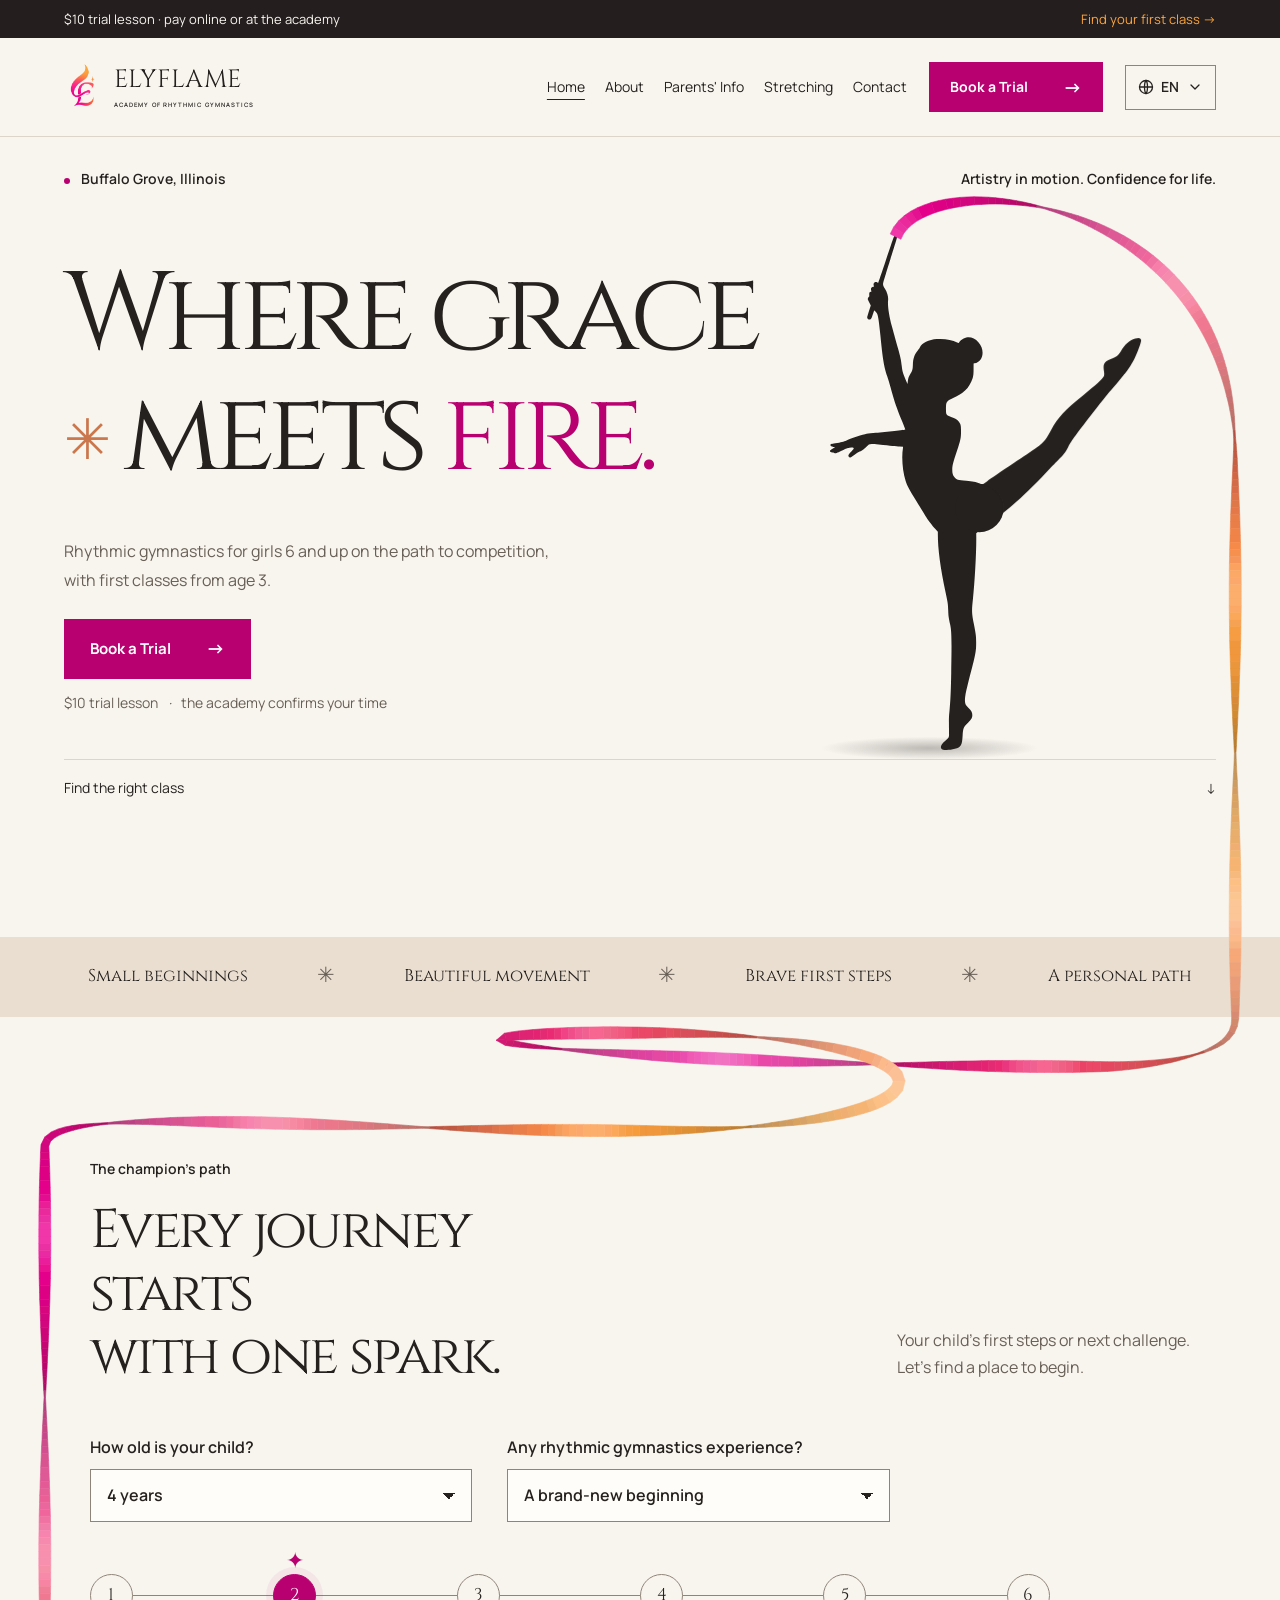
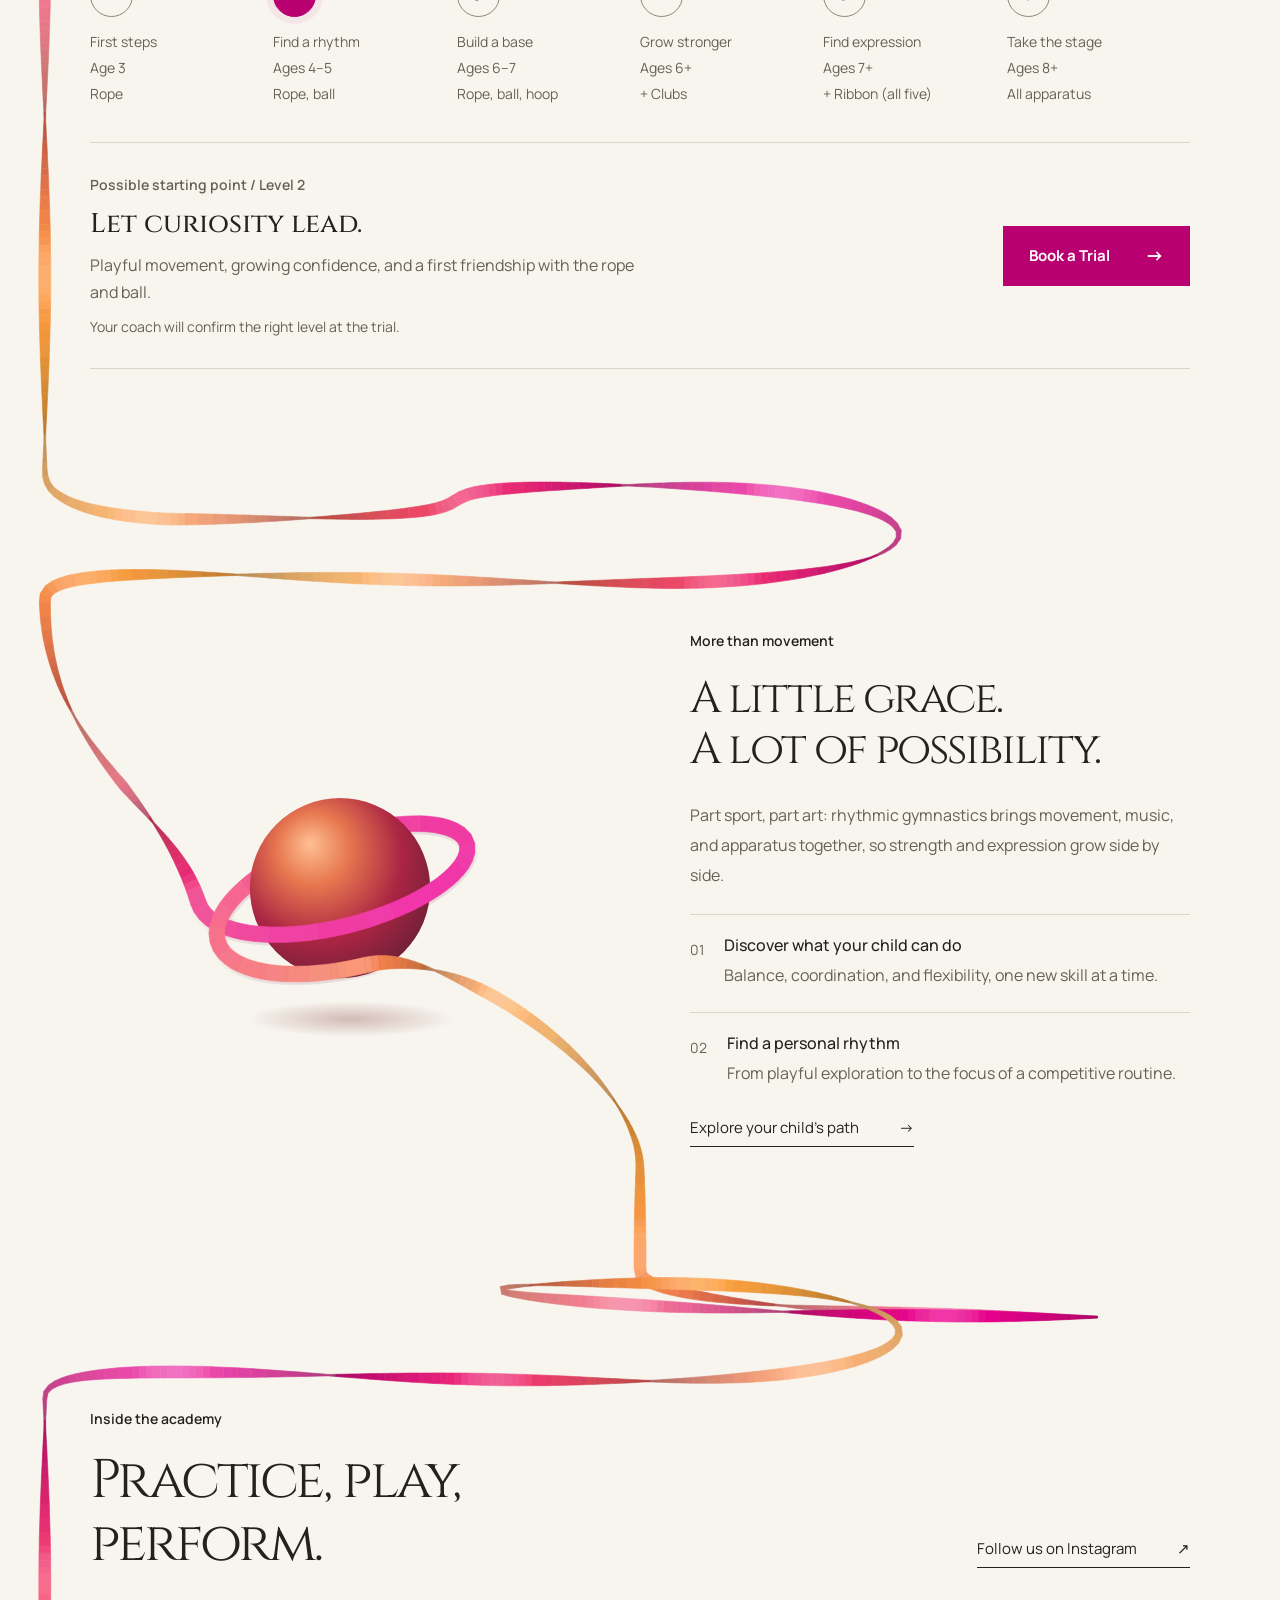
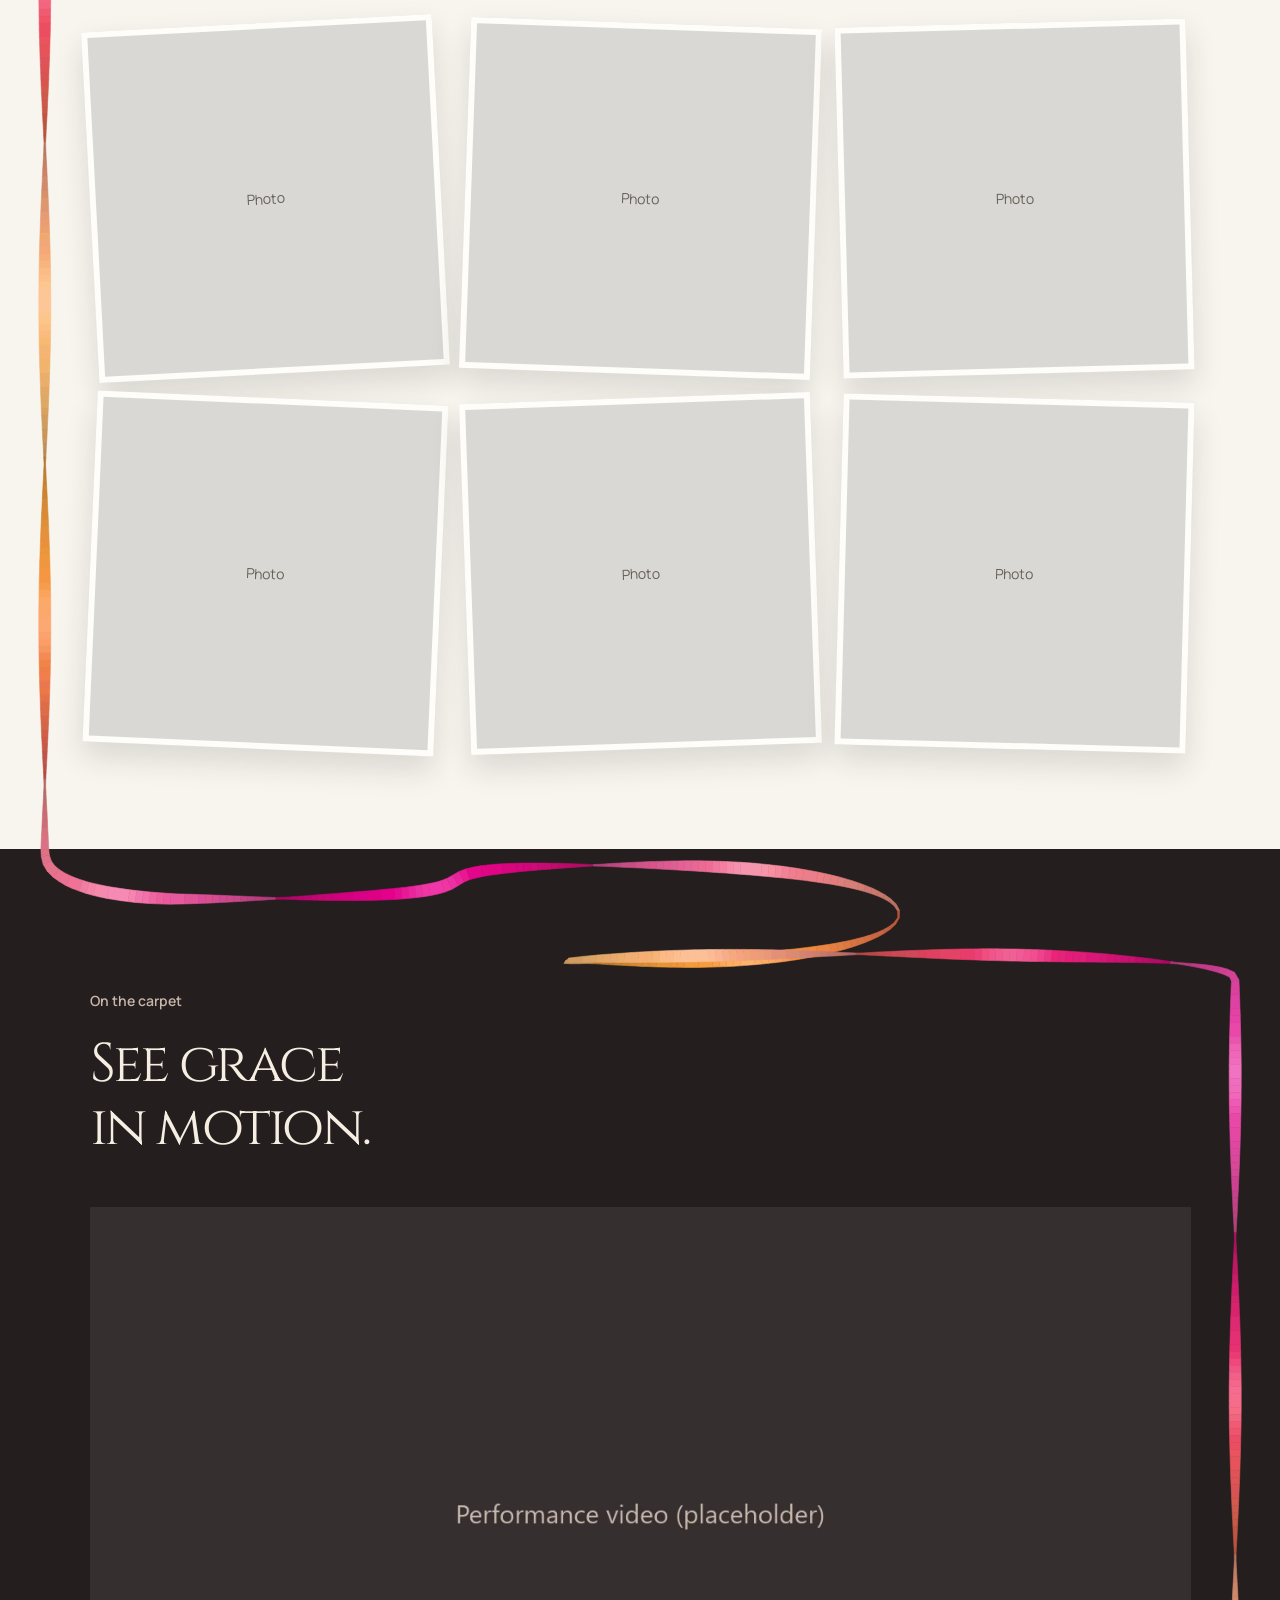
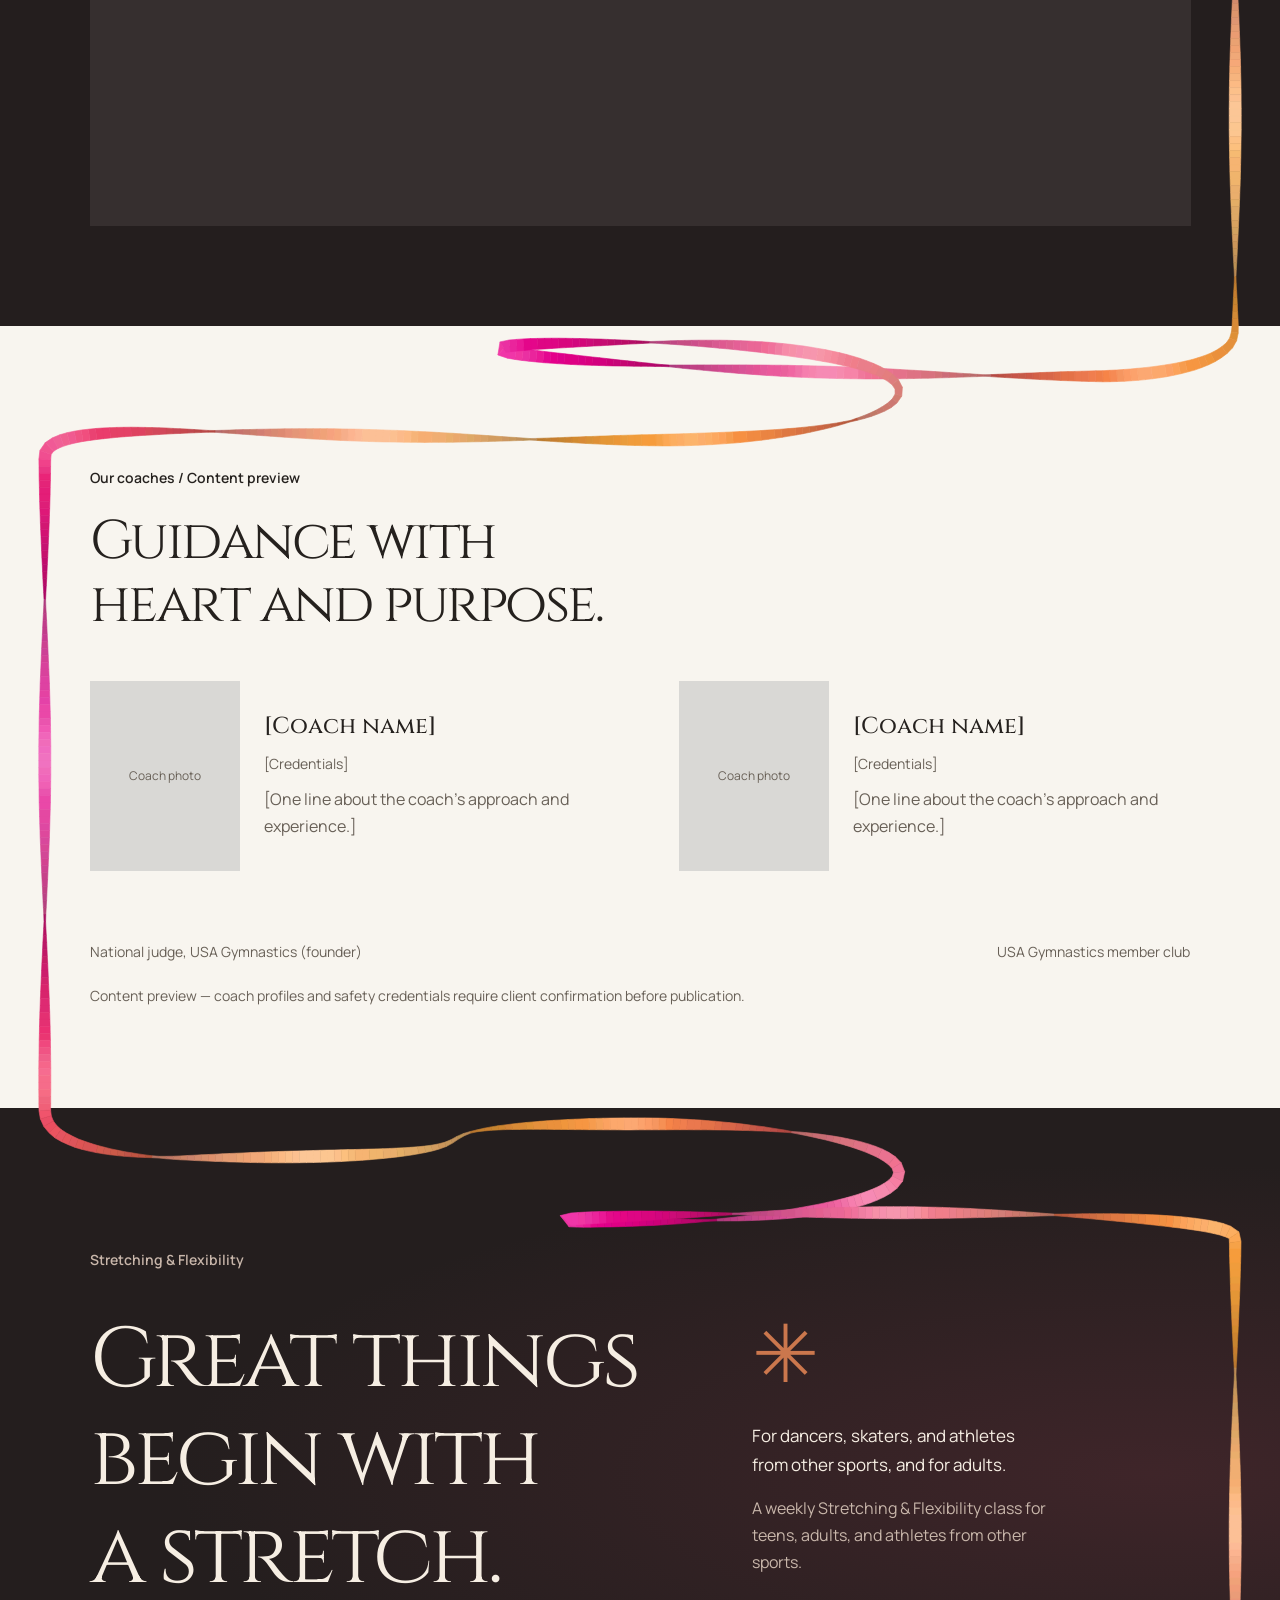
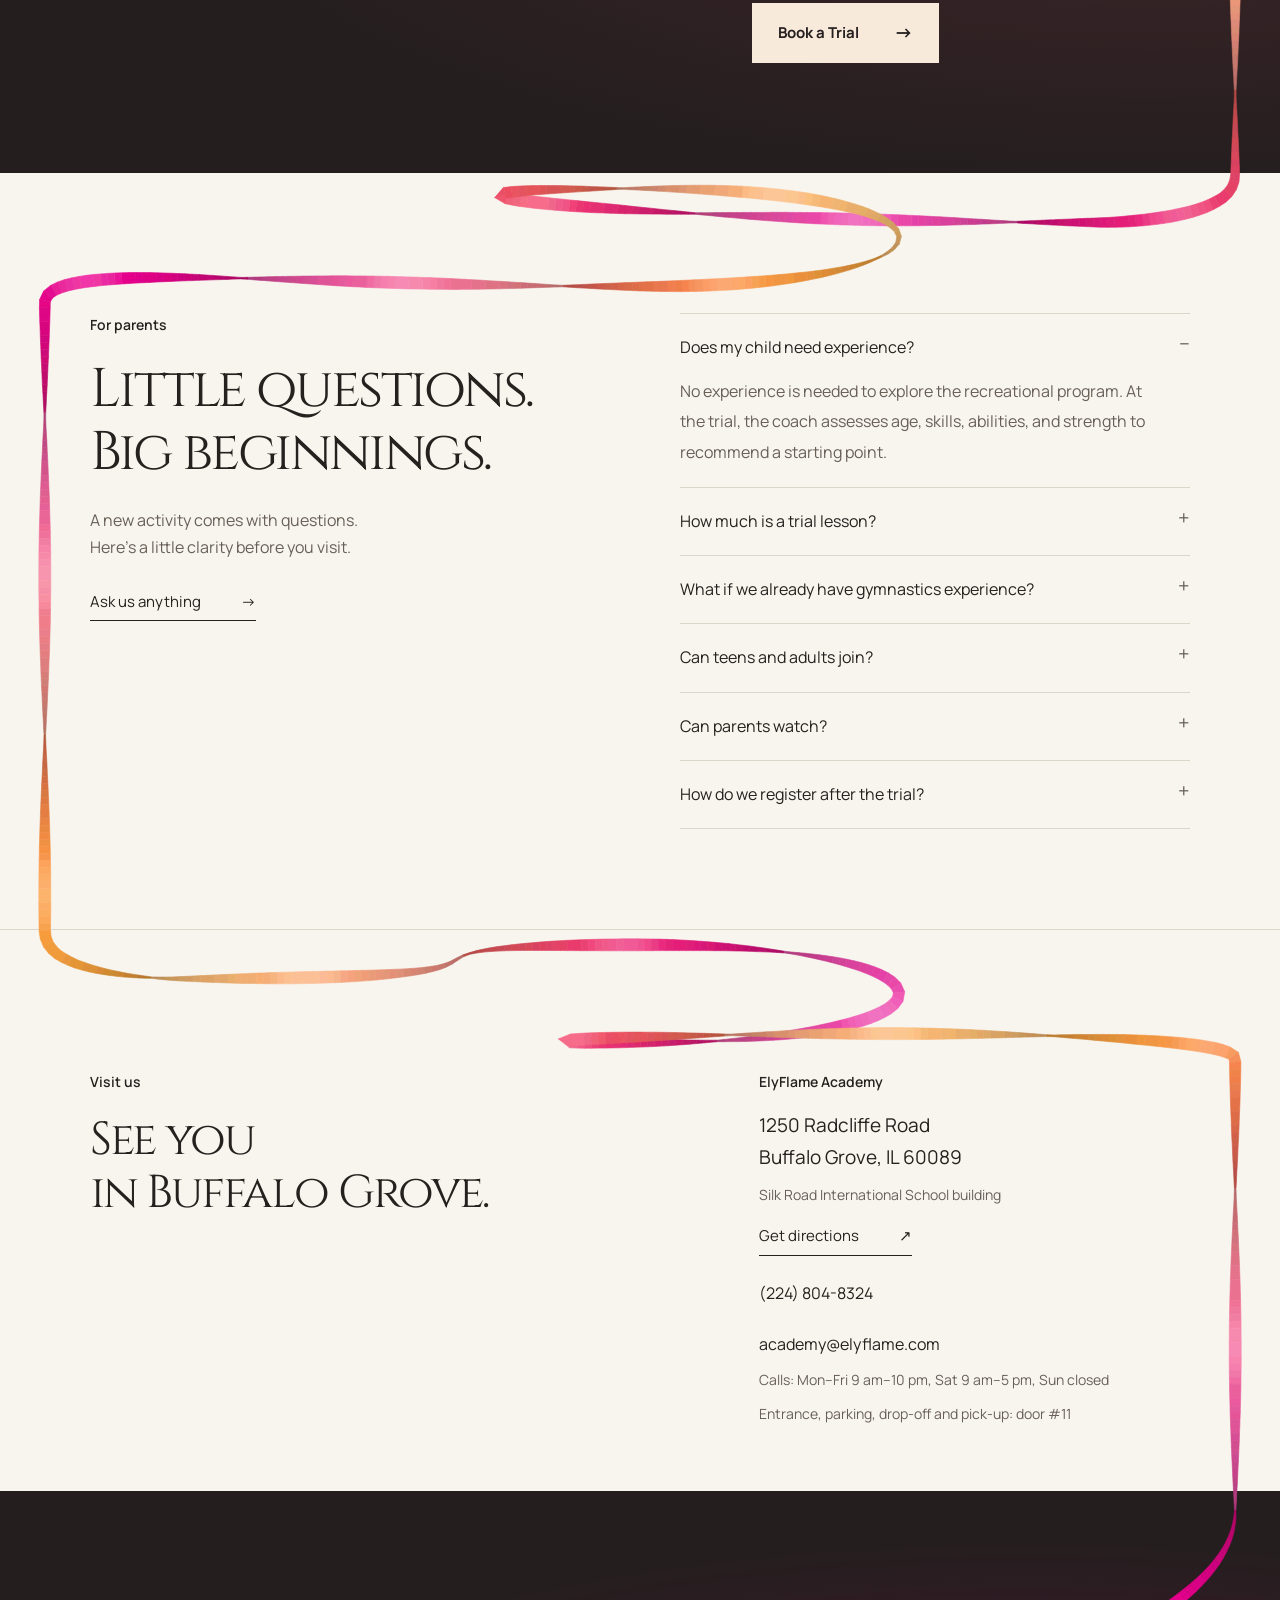
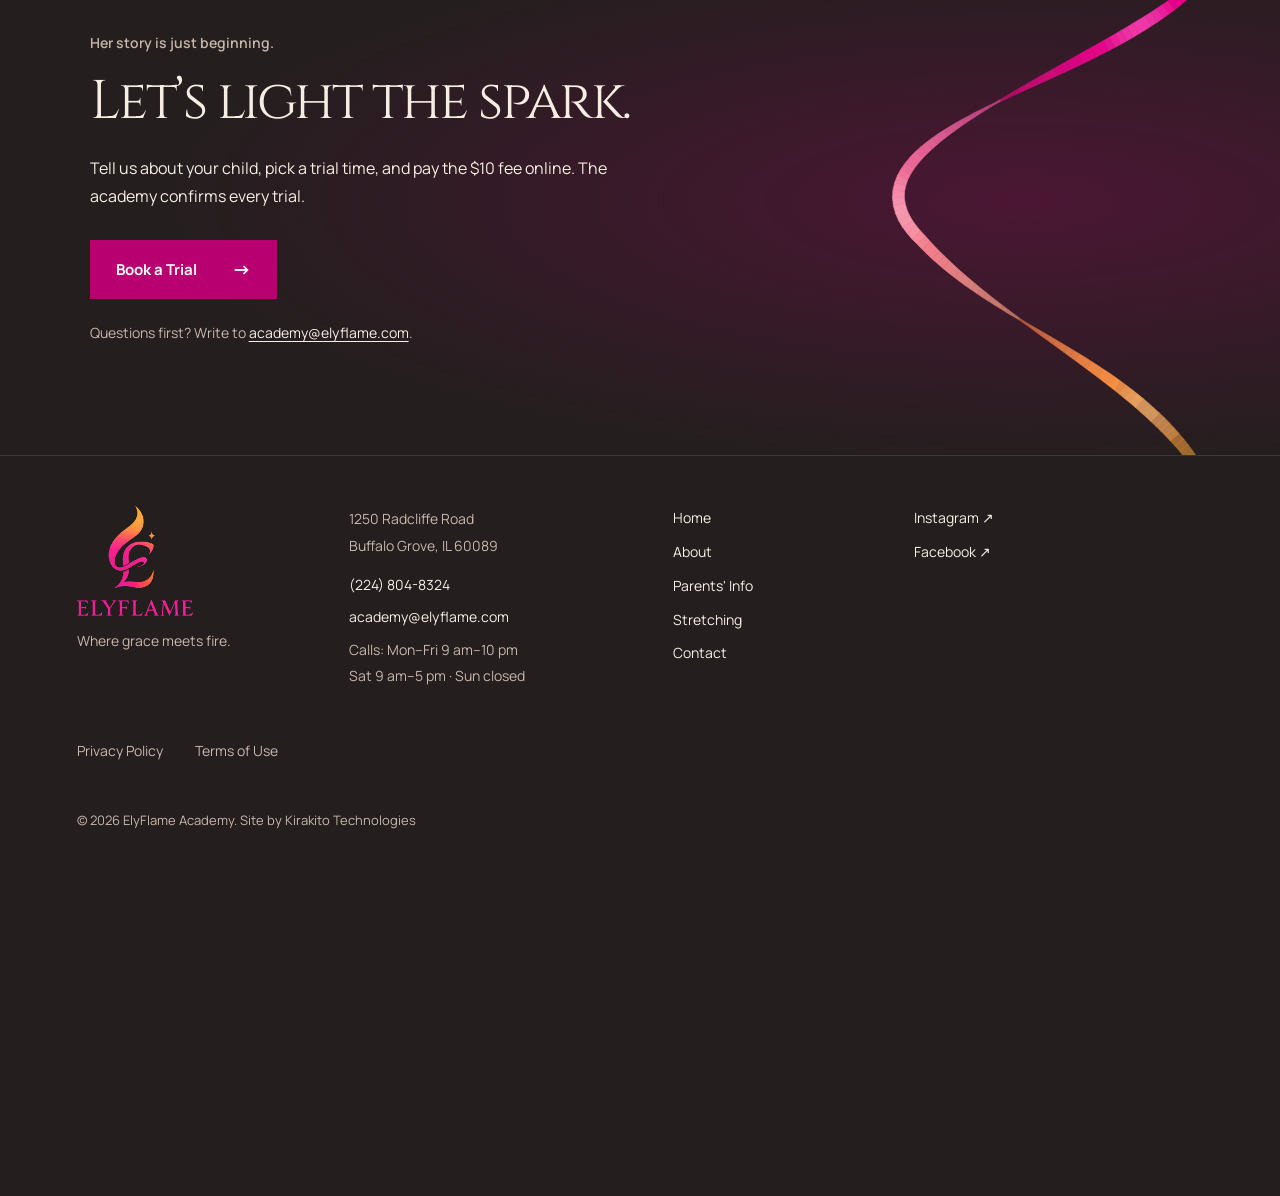
==== index.html @ 421e4a83 "feat: background video loop, tilted gallery that pops in, Stretching offer next to the heading - Vid" ====
<!doctype html>
<html lang="en">
<head>
  <meta charset="UTF-8"><meta name="viewport" content="width=device-width, initial-scale=1">
  <title>ElyFlame — Where Grace Meets Fire</title>
  <meta name="description" content="Discover rhythmic gymnastics at ElyFlame Academy in Buffalo Grove. Find your child's starting point, explore our programs, and plan a trial lesson.">
  <meta name="theme-color" content="#f8f5ef">
  <link rel="canonical" href="https://elyflame.com/">
  <link rel="alternate" hreflang="en" href="https://elyflame.com/"><link rel="alternate" hreflang="ru" href="https://elyflame.com/ru/"><link rel="alternate" hreflang="uk" href="https://elyflame.com/uk/"><link rel="alternate" hreflang="x-default" href="https://elyflame.com/">
  <link rel="icon" href="assets/brand/Just_Logo__no_background_.png">
  <link rel="preconnect" href="https://fonts.googleapis.com"><link rel="preconnect" href="https://fonts.gstatic.com" crossorigin>
  <link href="https://fonts.googleapis.com/css2?family=Cinzel:wght@400;500;600&family=Manrope:wght@400;500;600;700&display=swap" rel="stylesheet">
  <link rel="stylesheet" href="site.css"><script>(function(d){d.classList.add("js");setTimeout(function(){d.classList.add("play")},2500)})(document.documentElement)</script><script src="site.js" defer></script><script type="module" src="hero-reveal.js"></script>
</head>
<body>
<a class="skip" href="#main">Skip to content</a>
<div class="announcement"><span>$10 trial lesson · pay online or at the academy</span><a href="#journey">Find your first class <span aria-hidden="true">→</span></a></div>
<header class="header">
  <a class="brand" href="#" aria-label="ElyFlame Academy home"><img src="assets/brand/Just_Logo__no_background_.png" width="40" height="47" alt=""><span translate="no"><span>ELYFLAME</span><small>ACADEMY OF RHYTHMIC GYMNASTICS</small></span></a>
  <button class="menu-toggle" aria-expanded="false" aria-controls="navigation" aria-label="Menu"><span class="burger" aria-hidden="true"></span></button>
  <nav id="navigation" aria-label="Main navigation"><a href="#home" aria-current="true">Home</a><a href="#about">About</a><a href="#parents">Parents' Info</a><a href="#stretching">Stretching</a><a href="#contact">Contact</a><div class="lang-pills" role="group" aria-label="Language" translate="no"><a href="./" hreflang="en" lang="en" aria-current="page">EN</a><a href="ru/" hreflang="ru" lang="ru">RU</a><a href="uk/" hreflang="uk" lang="uk">UA</a></div></nav>
  <a class="button header-cta" href="#trial">Book a Trial <span aria-hidden="true">→</span></a>
  <details class="lang-menu" translate="no"><summary aria-label="Language: EN"><svg class="lang-icon" viewBox="0 0 16 16" aria-hidden="true" focusable="false"><circle cx="8" cy="8" r="6.5"/><path d="M1.5 8h13M8 1.5c2 2.2 2 10.8 0 13M8 1.5c-2 2.2-2 10.8 0 13"/></svg>EN<svg class="lang-chevron" viewBox="0 0 16 16" aria-hidden="true" focusable="false"><path d="m4 6 4 4 4-4"/></svg></summary><ul><li><a href="./" hreflang="en" lang="en" aria-current="page">English</a></li><li><a href="ru/" hreflang="ru" lang="ru">Русский</a></li><li><a href="uk/" hreflang="uk" lang="uk">Українська</a></li></ul></details>
</header>
<main id="main">
<svg class="page-ribbon" aria-hidden="true" focusable="false" preserveAspectRatio="none" viewBox="0 0 1440 6000">
  <defs><linearGradient id="page-ribbon-gradient"><stop stop-color="#E9008D"/><stop offset="1" stop-color="#FDA63D"/></linearGradient>
  <mask id="ribbon-reveal" maskUnits="userSpaceOnUse" x="0" y="0" width="100%" height="100%"><path class="ribbon-line" pathLength="1000" d="M 0 0"/></mask>
  <radialGradient id="ball-fill" cx=".4" cy=".36" r=".72" fx=".33" fy=".25"><stop stop-color="#ffc092"/><stop offset=".28" stop-color="#e7774f"/><stop offset=".65" stop-color="#ab2543"/><stop offset="1" stop-color="#681f37"/></radialGradient>
  <radialGradient id="ball-shade"><stop stop-color="#732726" stop-opacity=".28"/><stop offset="1" stop-color="#732726" stop-opacity="0"/></radialGradient>
  <filter id="ring-blur" x="-10%" y="-30%" width="120%" height="160%"><feGaussianBlur stdDeviation="3"/></filter></defs>
  <ellipse class="ball-shadow" fill="url(#ball-shade)"/>
  <g mask="url(#ribbon-reveal)"><path class="ring-shadow" filter="url(#ring-blur)"/></g>
  <g class="ribbon-satin" mask="url(#ribbon-reveal)"></g>
  <circle class="ball" fill="url(#ball-fill)"/>
  <g class="ribbon-front" mask="url(#ribbon-reveal)"></g>
</svg>
<section class="hero" id="home" aria-labelledby="hero-title">
  <div class="hero-top"><p class="eyebrow"><span class="dot"></span> Buffalo Grove, Illinois</p><p class="eyebrow">Artistry in motion. Confidence for life.</p></div>
  <div class="hero-title"><h1 id="hero-title" aria-label="Where grace meets fire."><span data-reveal>Where grace</span><br><span class="second-line"><span class="hero-star" aria-hidden="true">✳</span><span data-reveal>meets</span> <em data-reveal-accent>fire.</em></span></h1></div>
  <div class="hero-photo" role="img" aria-label="Illustration of a young rhythmic gymnast with a ribbon">
    <div class="gymnast-art">
      <!-- Traced from assets/gymnast/sheet-2.jpg. The free leg rotates around the hip (535,965) like a ball joint:
           the body keeps a disc of radius 85 around the hip, the leg is masked to end in a concave arc of 82 (a small overlap, so no hairline shows), and the disc is filled so no gap opens under it. -->
      <svg class="gymnast" viewBox="0 0 1113 1825" aria-hidden="true" focusable="false">
        <defs>
          <path id="gymnast-shape" d="M 235.856 11.021 C 234.792 11.642, 224.770 40.453, 207.431 92.740 C 192.701 137.158, 180.316 173.890, 179.909 174.366 C 179.502 174.842, 178.130 174.504, 176.862 173.616 C 172.417 170.502, 166.735 171.678, 164.400 176.194 C 162.978 178.943, 163.035 181.543, 164.642 187.250 C 165.022 188.598, 164.530 189, 162.502 189 C 157.023 189, 152.930 194.752, 154.507 200.234 C 154.865 201.480, 155.378 203.287, 155.647 204.250 C 155.998 205.510, 155.556 206, 154.067 206 C 149.665 206, 147.696 209.630, 148.264 216.700 C 148.667 221.715, 148.464 223.268, 147.354 223.694 C 145.625 224.358, 142.994 229.213, 143.015 231.700 C 143.024 232.690, 145.421 238.187, 148.344 243.916 L 153.656 254.331 147.340 273.916 C 143.867 284.687, 141.019 294.720, 141.012 296.211 C 140.989 301.382, 147.774 305.164, 152.799 302.781 C 155.120 301.680, 156.189 299.461, 160.400 287 C 163.095 279.025, 165.465 272.304, 165.668 272.065 C 166.371 271.235, 174.179 279.518, 175.980 283.006 C 179.395 289.616, 182.744 312.260, 187.516 361 C 195.416 441.699, 200.096 469.788, 211.009 502 C 214.829 513.275, 220.419 531.748, 223.431 543.051 C 235.440 588.116, 242.628 609.354, 262.093 657.277 C 269.192 674.754, 275 689.420, 275 689.868 C 275 691.470, 207.219 699.053, 171.500 701.447 C 159.400 702.257, 144.735 703.841, 138.912 704.965 C 127.366 707.195, 84.274 721.286, 68.591 727.961 C 58.280 732.350, 49.617 734.542, 29 737.980 C 13.718 740.528, 12 741.182, 12 744.456 C 12 747.849, 15.586 749.999, 22.423 750.704 C 25.490 751.021, 28 751.580, 28 751.947 C 28 752.314, 24.795 754.163, 20.877 756.057 C 14.415 759.181, 10 762.866, 10 765.135 C 10 767.554, 14.213 770, 18.378 770 C 21.049 770, 23.240 770.585, 24 771.500 C 26.816 774.893, 31.481 773.464, 57.500 761.237 C 70.998 754.894, 73.312 754.123, 80.603 753.538 C 96.904 752.231, 97.854 754.699, 85.567 766.441 C 74.536 776.983, 72.213 783.578, 78.199 787.353 C 80.562 788.844, 84.795 786.693, 96.835 777.884 C 102.701 773.592, 110.842 768.675, 114.926 766.957 C 124.777 762.813, 127.846 760.618, 138.518 750.081 C 150.032 738.712, 148.655 738.961, 180.986 742.414 C 226.260 747.250, 242.252 748.792, 254.856 749.538 L 267.212 750.270 266.586 754.188 C 261.171 788.049, 265.142 836.926, 276.002 870.095 C 281.589 887.159, 286.940 897.139, 315.095 943 C 329.107 965.825, 342.805 988.229, 345.536 992.787 C 352.166 1003.855, 369.829 1027.254, 380.419 1039 L 388.985 1048.500 388.992 1056.639 C 389.043 1109.693, 397.716 1174.645, 416.440 1262.191 C 424.174 1298.354, 424.667 1301.835, 425.448 1325.832 C 426.043 1344.087, 426.653 1348.414, 432.387 1375 C 437.322 1397.880, 437.928 1426.371, 435.960 1543 C 434.832 1609.878, 433.249 1644.968, 429.894 1677.500 C 427.747 1698.318, 427.671 1702.285, 428.341 1758.500 C 428.479 1770.080, 427.576 1771.722, 415.317 1782.208 C 401.643 1793.904, 397.276 1802.043, 400.971 1808.945 C 404.618 1815.761, 426.024 1816.413, 448.973 1810.408 C 470.384 1804.805, 474.020 1798.618, 475.974 1764.464 C 477.467 1738.371, 479.006 1734.692, 494.991 1719 C 506.893 1707.315, 510 1701.726, 510 1692 C 510 1682.690, 506.908 1676.985, 495.930 1666.038 C 488.250 1658.380, 486.919 1656.529, 485.444 1651.454 C 482.244 1640.448, 484.652 1621.037, 493.377 1587.500 C 522.356 1476.107, 523.461 1470.602, 523.485 1437.500 C 523.502 1414.824, 523.058 1411.212, 515.313 1371 C 507.964 1332.843, 507.674 1325.667, 511.923 1287 C 518.662 1225.676, 524.469 1118.926, 523.916 1066.510 L 523.779 1053.520 528.139 1050.200 C 534.165 1045.613, 545.519 1034.288, 548.730 1029.662 C 550.624 1026.934, 553.659 1024.686, 559.228 1021.885 C 606.276 998.230, 686.170 929.141, 768.979 840.500 C 782.338 826.200, 801.420 806.400, 811.384 796.500 C 830.982 777.027, 835.680 770.930, 846.441 751 C 860.367 725.209, 869.706 712.394, 947.370 612.500 C 971.936 580.902, 985.480 564.269, 1003.836 543.157 C 1048.993 491.218, 1064.835 469.394, 1080.529 437.500 C 1089.881 418.494, 1102.339 384.252, 1102.439 377.278 C 1102.567 368.389, 1095.241 366.001, 1081.528 370.462 C 1060.514 377.298, 1045.652 390.306, 1031.786 414 C 1022.728 429.477, 1014.688 435.728, 995.906 441.894 C 974.747 448.841, 968.253 459.158, 971.425 480.786 C 973.506 494.982, 973.414 499.269, 970.919 504.158 C 966.265 513.282, 944.827 532.676, 897 571.032 C 835.298 620.515, 809.184 648.799, 787.381 689.762 C 772.546 717.633, 766.016 727.090, 753.385 739 C 742.602 749.166, 734.424 754.882, 654 808.462 C 612.475 836.126, 571.141 864.240, 562.146 870.937 L 545.792 883.114 537.146 879.613 C 522.365 873.629, 510.508 871.143, 488.843 869.486 C 458.478 867.165, 454.404 865.925, 447.529 856.910 C 441.243 848.667, 439.604 843.143, 439.692 830.500 C 439.788 816.722, 442.175 807.193, 455.972 765.500 C 468.959 726.256, 470.342 719.658, 470.431 696.500 C 470.510 675.919, 469.650 672.026, 462.959 662.682 C 457.423 654.951, 449.556 650.026, 435.605 645.555 C 418.482 640.068, 417.487 638.498, 417.522 617 C 417.561 592.331, 419.716 588.906, 441 579.693 C 476.261 564.429, 495.101 547.581, 506.613 521.015 C 513.316 505.546, 514.363 499.767, 514.435 477.814 L 514.500 458.129 517.500 457.555 C 548.366 451.655, 556.019 410.482, 531.350 383.045 C 522.175 372.840, 508.561 366, 497.424 366 C 486.796 366, 471.068 373.491, 465.759 381.082 C 461.333 387.410, 461.718 387.259, 456.886 384.578 C 438.857 374.578, 413.641 370.154, 385.746 372.098 C 357.374 374.076, 332.563 386.189, 326.126 401.206 C 325.093 403.616, 321.711 408.494, 318.610 412.044 C 306.883 425.474, 302.146 439.321, 301.405 462.334 C 300.866 479.110, 300.006 482.293, 292.807 494.157 C 286.760 504.123, 285.138 508.793, 283.679 520.425 L 282.434 530.351 275.279 513.425 C 266.435 492.505, 264.360 485.151, 262.459 468 C 259.785 443.868, 258.395 437.339, 248.516 402.500 C 244.460 388.200, 238.886 368.175, 236.127 358 C 233.369 347.825, 229.566 333.875, 227.677 327 C 217.502 289.974, 212.373 254.786, 214.449 236.236 C 215.807 224.090, 211.895 209.811, 203.425 196 C 194.131 180.846, 194.012 182.886, 206.480 143.500 C 209.440 134.150, 216.654 110.975, 222.512 92 C 228.369 73.025, 236.050 48.275, 239.581 37 C 243.111 25.725, 245.999 15.938, 245.999 15.250 C 246.001 11.483, 239.621 8.823, 235.856 11.021 M 312 590.800 C 312 591.762, 336.011 632, 336.584 632 C 340.360 632, 345.681 595.319, 342.387 591.997 C 341.390 590.991, 312 589.834, 312 590.800"/>
          <radialGradient id="gymnast-floor"><stop class="floor-center"/><stop offset="1" class="floor-edge"/></radialGradient>
          <clipPath id="gymnast-body-clip"><polygon points="0,0 565,0 565,845 545,880 555,1050 600,1200 600,1825 0,1825"/><circle cx="535" cy="965" r="85"/></clipPath>
          <mask id="gymnast-leg-mask" maskUnits="userSpaceOnUse" x="-400" y="-400" width="1900" height="2600"><polygon fill="#fff" points="565,0 1113,0 1113,1825 600,1825 597,1200 552,1050 542,880 562,845"/><circle fill="#000" cx="535" cy="965" r="82"/></mask>
        </defs>
        <ellipse class="gymnast-floor" cx="360" cy="1808" rx="380" ry="40"/>
        <use href="#gymnast-shape" clip-path="url(#gymnast-body-clip)"/>
        <circle cx="535" cy="965" r="85"/>
        <g class="gymnast-leg"><use href="#gymnast-shape" mask="url(#gymnast-leg-mask)"/></g>
      </svg>
      <span class="ribbon-anchor" aria-hidden="true"></span>
    </div>
  </div>
  <div class="hero-bottom"><div class="hero-copy"><p>Rhythmic gymnastics for girls 6 and up on the path to competition,<br>with first classes from age 3.</p><a class="button" href="#trial">Book a Trial <span aria-hidden="true">→</span></a><span class="trial-note">$10 trial lesson <i>·</i> the academy confirms your time</span></div></div>
  <a href="#journey" class="scroll-cue"><span>Find the right class</span><span aria-hidden="true">↓</span></a>
</section>
<div class="values-strip" aria-label="Our approach"><span>Small beginnings</span><b>✳</b><span>Beautiful movement</span><b>✳</b><span>Brave first steps</span><b>✳</b><span>A personal path</span></div>
<section class="section journey" id="journey">
 <div class="section-heading"><p class="eyebrow">The champion’s path</p><h2>Every journey starts<br>with <em>one spark.</em></h2><p>Your child’s first steps or next challenge.<br>Let’s find a place to begin.</p></div>
 <div class="finder"><div class="finder-controls"><label for="age">How old is your child?<select id="age"><option value="3">3 years</option><option value="4" selected>4 years</option><option value="5">5 years</option><option value="6">6 years</option><option value="7">7 years</option><option value="8">8 years</option><option value="9">9 years</option><option value="10">10 years or older</option></select></label><label for="experience">Any rhythmic gymnastics experience?<select id="experience"><option value="none">A brand-new beginning</option><option value="some">Some recreational experience</option><option value="competitive">Competitive experience</option></select></label></div>
 <div class="path" aria-label="Six levels of growth"></div>
 <div class="finder-result" aria-live="polite"><div><p class="eyebrow" id="match-label">Possible starting point / Level 2</p><h3 id="match-title">Let curiosity lead.</h3><p id="match-copy">Playful movement, growing confidence, and a first friendship with the rope and ball.</p><p id="experience-note" hidden>Great start. The coach will check if your child is ready for the next step.</p><small>Your coach will confirm the right level at the trial.</small></div><a class="button" href="#trial" id="match-cta">Book a Trial <span aria-hidden="true">→</span></a></div></div>
</section>
<section class="about section" id="about"><div class="about-art"></div><div class="about-copy"><p class="eyebrow">More than movement</p><h2>A little grace.<br>A lot of <em>possibility.</em></h2><p>Part sport, part art: rhythmic gymnastics brings movement, music, and apparatus together, so strength and expression grow side by side.</p><div class="about-point"><span>01</span><div><h3>Discover what your child can do</h3><p>Balance, coordination, and flexibility, one new skill at a time.</p></div></div><div class="about-point"><span>02</span><div><h3>Find a personal rhythm</h3><p>From playful exploration to the focus of a competitive routine.</p></div></div><a class="text-link" href="#journey">Explore your child&#8217;s path <span aria-hidden="true">→</span></a></div></section>
<section class="section gallery" id="gallery" data-requires-content>
 <div class="section-heading"><p class="eyebrow">Inside the academy</p><h2>Practice, play,<br><em>perform.</em></h2><a class="text-link" href="https://www.instagram.com/elyflamerg_yuvkhimenko" target="_blank" rel="noopener">Follow us on Instagram <span aria-hidden="true">↗</span></a></div>
 <ul class="gallery-grid" aria-label="Photos from classes and performances">
  <li><div class="photo-slot" role="img" aria-label="Photo placeholder">Photo</div></li>
  <li><div class="photo-slot" role="img" aria-label="Photo placeholder">Photo</div></li>
  <li><div class="photo-slot" role="img" aria-label="Photo placeholder">Photo</div></li>
  <li><div class="photo-slot" role="img" aria-label="Photo placeholder">Photo</div></li>
  <li><div class="photo-slot" role="img" aria-label="Photo placeholder">Photo</div></li>
  <li><div class="photo-slot" role="img" aria-label="Photo placeholder">Photo</div></li>
 </ul>
</section>
<section class="section video-section" id="video" data-requires-content>
 <p class="eyebrow">On the carpet</p><h2>See grace<br><em>in motion.</em></h2>
 <video class="video-loop" autoplay muted loop playsinline preload="auto" poster="assets/video/performance-poster.jpg" width="1280" height="720" aria-hidden="true">
  <source src="assets/video/performance.webm" type="video/webm">
  <source src="assets/video/performance.mp4" type="video/mp4">
 </video>
</section>
<section class="section coaches" id="coaches" data-requires-content>
 <p class="eyebrow">Our coaches / Content preview</p><h2>Guidance with<br><em>heart and purpose.</em></h2>
 <div class="coach-list">
  <article class="coach"><div class="coach-photo" role="img" aria-label="Coach photo placeholder">Coach photo</div><div><h3>[Coach name]</h3><p class="credentials">[Credentials]</p><p>[One line about the coach’s approach and experience.]</p></div></article>
  <article class="coach"><div class="coach-photo" role="img" aria-label="Coach photo placeholder">Coach photo</div><div><h3>[Coach name]</h3><p class="credentials">[Credentials]</p><p>[One line about the coach’s approach and experience.]</p></div></article>
 </div>
 <div class="safety-row"><p>National judge, USA Gymnastics (founder)</p><p>USA Gymnastics member club</p></div>
 <p class="content-note">Content preview — coach profiles and safety credentials require client confirmation before publication.</p>
</section>
<section class="stage section" id="stretching"><p class="eyebrow">Stretching &amp; Flexibility</p><div class="stage-main"><h2>Great things<br>begin with<br><em>a stretch.</em></h2><div><span class="stage-symbol" aria-hidden="true">✳</span><p>For dancers, skaters, and athletes from other sports, and for adults.</p><p class="muted">A weekly Stretching &amp; Flexibility class for teens, adults, and athletes from other sports.</p><a class="button button-light" href="#trial" data-program="Stretching & Flexibility">Book a Trial <span aria-hidden="true">→</span></a></div></div></section>
<section class="section parents" id="parents"><div><p class="eyebrow">For parents</p><h2>Little questions.<br><em>Big beginnings.</em></h2><p>A new activity comes with questions.<br>Here’s a little clarity before you visit.</p><a class="text-link" href="mailto:academy@elyflame.com">Ask us anything <span aria-hidden="true">→</span></a></div><div class="faq"><details open><summary>Does my child need experience?</summary><p>No experience is needed to explore the recreational program. At the trial, the coach assesses age, skills, abilities, and strength to recommend a starting point.</p></details><details><summary>How much is a trial lesson?</summary><p>The trial lesson is $10. You can pay online when you book, or at the academy.</p></details><details><summary>What if we already have gymnastics experience?</summary><p>Tell us about your child&#8217;s previous rhythmic gymnastics training when you get in touch. The trial helps the coach assess the right program and level.</p></details><details><summary>Can teens and adults join?</summary><p>Yes. Stretching &amp; Flexibility is a weekly class open to teens, adults, and athletes from other sports.</p></details><details><summary>Can parents watch?</summary><p>Yes, you are welcome to watch the trial lesson. Regular practices are closed to parents, except open practices.</p></details><details><summary>How do we register after the trial?</summary><p>After the trial, the Head Coach sends you the registration form. Your child can join practice once the form is complete and the first payment is made.</p></details></div></section>
<section class="contact section" id="contact"><div><p class="eyebrow">Visit us</p><h2>See you<br><em>in Buffalo Grove.</em></h2></div><div class="contact-info"><p class="eyebrow">ElyFlame Academy</p><p class="address" translate="no">1250 Radcliffe Road<br>Buffalo Grove, IL 60089</p><p class="visit-note">Silk Road International School building</p><a class="text-link" href="https://www.google.com/maps/search/?api=1&query=1250+Radcliffe+Rd+Buffalo+Grove+IL+60089" target="_blank" rel="noopener">Get directions <span aria-hidden="true">↗</span></a><a class="email" href="tel:+12248048324">(224) 804-8324</a><a class="email" href="mailto:academy@elyflame.com">academy@elyflame.com</a><p class="visit-note">Calls: Mon–Fri 9 am–10 pm, Sat 9 am–5 pm, Sun closed</p><p class="visit-note">Entrance, parking, drop-off and pick-up: door #11</p></div></section>
<section class="closing" id="closing"><p class="eyebrow">Her story is just beginning.</p><h2>Let’s light <em>the spark.</em></h2><p>Tell us about your child, pick a trial time, and pay the $10 fee online. The academy confirms every trial.</p><a class="button" href="#trial">Book a Trial <span aria-hidden="true">→</span></a><p class="closing-note">Questions first? Write to <a href="mailto:academy@elyflame.com">academy@elyflame.com</a>.</p></section>
<section id="trial" class="section trial-section">
 <div><p class="eyebrow">Your first step / $10 trial lesson</p><h2>A new beginning<br><em>starts here.</em></h2><p>Tell us about your child, pick a trial time, and pay the $10 fee online. The academy confirms every trial.</p><a class="button enhanced-trial" href="#trial" hidden>Book a Trial <span aria-hidden="true">→</span></a></div>
 <div id="booking-home">
  <div id="booking-panel">
   <div id="booking-entry">
    <h2 id="booking-title">Book a Trial</h2><p class="prototype-note">Prototype preview — nothing is sent, paid, or reserved. Times shown are samples.</p>
    <form id="trial-form" method="post" action="/api/trial">
     <div class="error-summary" id="error-summary" tabindex="-1" aria-labelledby="error-title" hidden><h3 id="error-title">There is a problem</h3><ul></ul></div>
     <div class="field"><label for="child-name">Your child’s name</label><input id="child-name" name="childName" required minlength="2" maxlength="50" autocomplete="off"><p class="field-error" id="child-name-error" hidden></p></div>
     <div class="field"><label for="trial-age">Your child’s age</label><input id="trial-age" name="age" type="number" min="3" max="99" step="1" required inputmode="numeric"><p class="field-error" id="trial-age-error" hidden></p></div>
     <div class="field"><label for="trial-experience">Rhythmic gymnastics experience</label><select id="trial-experience" name="experience" required><option value="none">None</option><option value="some">Some recreational</option><option value="competitive">Competitive</option></select><p class="field-error" id="trial-experience-error" hidden></p></div>
     <div class="field"><label for="program">Program</label><select id="program" name="program" required><option value="Recreational">Recreational</option><option value="Competitive">Competitive</option><option value="Stretching &amp; Flexibility">Stretching &amp; Flexibility</option></select><p class="field-error" id="program-error" hidden></p></div>
     <div class="field field-wide"><label for="preferred-day">Trial day and time</label><select id="preferred-day" name="preferredDay" required aria-describedby="schedule-hint"><option value="">Select a trial time</option><option>Tuesday 6:00 PM [sample]</option><option>Thursday 6:00 PM [sample]</option><option>Monday 5:00 PM [sample]</option><option>Friday 7:00 PM [sample]</option></select><p id="schedule-hint" class="field-hint">Sample times; the academy confirms every trial.</p><p class="field-error" id="preferred-day-error" hidden></p></div><fieldset class="field field-wide payment"><legend>Trial fee: $10</legend><label class="checkbox-label"><input type="radio" name="payment" value="online" checked><span>Pay online now (recommended)</span></label><label class="checkbox-label"><input type="radio" name="payment" value="academy"><span>Pay at the academy</span></label></fieldset>
     <div class="field field-wide"><label for="parent">Parent’s name</label><input id="parent" name="parent" required minlength="2" maxlength="80" autocomplete="name"><p class="field-error" id="parent-error" hidden></p></div>
     <div class="field"><label for="phone">Phone number</label><input id="phone" name="phone" type="tel" required autocomplete="tel-national" inputmode="tel" placeholder="(555) 123-4567" aria-describedby="phone-hint"><p id="phone-hint" class="field-hint">A 10-digit US phone number.</p><p class="field-error" id="phone-error" hidden></p></div>
     <div class="field"><label for="email">Email</label><input id="email" name="email" type="email" required autocomplete="email"><p class="field-error" id="email-error" hidden></p></div>
     <div class="field field-wide"><label class="checkbox-label" for="consent"><input id="consent" name="consent" type="checkbox" required value="yes"><span>I agree to be contacted about my child’s trial lesson.</span></label><p class="field-error" id="consent-error" hidden></p></div>
     <button class="button" id="booking-submit" type="submit"><span class="submit-label">Book a Trial</span><span class="spinner" aria-hidden="true" hidden></span><span class="submit-arrow" aria-hidden="true">→</span></button>
     <p id="form-status" role="status"></p>
    </form>
   </div>
   <div id="booking-confirmation" hidden>
    <p class="eyebrow">A new beginning</p><h2 id="confirmation-title" tabindex="-1">Your trial request is in.</h2>
    <p>The academy will confirm your trial time within 24 hours. If the time doesn't work, they'll text you to find another.</p>
    <p class="prototype-note">Prototype confirmation only — no booking was sent or reserved.</p>
    <h3>Your trial details</h3><dl id="booking-summary"></dl>
    <h3>What to bring</h3><ul class="bring-list"><li>[Comfortable exercise clothes — confirm]</li><li>[Water bottle — confirm]</li><li>[Required footwear or equipment — confirm]</li></ul>
    <button class="text-link" id="edit-booking" type="button">Edit your details</button>
   </div>
  </div>
 </div>
</section>
</main>
<footer class="site-footer">
 <div class="footer-identity"><a href="#home"><img class="footer-logo" src="assets/brand/Logo_dark.jpg" alt="ElyFlame Academy of Rhythmic Gymnastics" width="160" height="160"></a><p>Where grace meets fire.</p></div>
 <div class="footer-contact"><p translate="no">1250 Radcliffe Road<br>Buffalo Grove, IL 60089</p><a href="tel:+12248048324">(224) 804-8324</a><a href="mailto:academy@elyflame.com">academy@elyflame.com</a><p>Calls: Mon–Fri 9 am–10 pm<br>Sat 9 am–5 pm · Sun closed</p></div>
 <nav aria-label="Footer navigation"><a href="#home">Home</a><a href="#about">About</a><a href="#parents">Parents' Info</a><a href="#stretching">Stretching</a><a href="#contact">Contact</a></nav>
 <div class="footer-social"><a href="https://www.instagram.com/elyflamerg_yuvkhimenko" target="_blank" rel="noopener">Instagram ↗</a><a href="https://www.facebook.com/profile.php?id=61573847340841" target="_blank" rel="noopener">Facebook ↗</a></div>
 <nav class="footer-legal" aria-label="Legal"><a href="/privacy">Privacy Policy</a><a href="/terms">Terms of Use</a></nav>
 <p class="copyright">© 2026 ElyFlame Academy. Site by Kirakito Technologies</p>
 <div class="footer-team"></div>
</footer>
<dialog id="booking-dialog" aria-labelledby="booking-title"><button class="close-dialog" type="button" aria-label="Close trial booking">×</button><div id="dialog-content"></div></dialog>
</body></html>
---- site.css ----
*{box-sizing:border-box}html{scroll-behavior:smooth;scroll-padding-top:110px}body{margin:0;background:var(--paper);color:var(--ink);font-family:Manrope,Arial,sans-serif;font-size:15px;line-height:1.7} :root{--display:Cinzel,Georgia,serif;--paper:#f8f5ef;--paper-raised:#fffdf9;--sand:#eaded0;--blush:#eeded6;--cream:#f8eadb;--placeholder:#d9d8d5;--ink:#25211e;--ink-muted:#686057;--line:#dcd5ca;--line-strong:#8f8479;--pink:#b90070;--pink-deep:#97035e;--pink-soft:#c988ab;--pink-tint:#f2dfe9;--brand-magenta:#e9008d;--brand-orange:#fda63d;--stage:#241e1e;--on-stage:#f6eee3;--on-stage-muted:#c8b6aa;--peach:#ffad82;--decor:#cb774d;--decor-soft:#e8c1b0;--error:#a51e2b;--white:#fff}a{color:inherit;text-decoration:none}button,input,select,textarea{font:inherit}button,a,select,input,textarea{-webkit-tap-highlight-color:transparent}button{cursor:pointer}a,button,summary,select{touch-action:manipulation}a:focus-visible,button:focus-visible,summary:focus-visible,select:focus-visible,input:focus-visible,textarea:focus-visible{outline:3px solid var(--pink);outline-offset:5px}h1,h2,h3,p{margin:0}h1,h2{font-family:var(--display);font-weight:400;line-height:1.16;letter-spacing:-.045em}h2{font-size:clamp(34px,4.25vw,64px)}h2 em{color:var(--pink);font-style:normal}h3{font-size:23px;font-weight:500;line-height:1.3}p{color:var(--ink-muted)}.eyebrow{text-transform:uppercase;font-size:10px;letter-spacing:.18em;font-weight:700;color:inherit}.announcement{background:var(--stage);color:var(--paper);display:flex;justify-content:space-between;padding:8px 5%;font-size:10px;letter-spacing:.07em}.announcement a{color:var(--brand-orange)}.header{height:99px;display:flex;align-items:center;gap:30px;padding:0 5%;border-bottom:1px solid var(--line);position:sticky;top:0;background:color-mix(in srgb,var(--paper) 96%,transparent);z-index:10;backdrop-filter:blur(12px)}.brand{display:flex;align-items:center;gap:10px;font-family:Cinzel,Georgia,serif;font-size:25px;line-height:1.2;letter-spacing:.01em}.brand img{object-fit:contain}.brand small{font-family:Manrope,Arial,sans-serif;display:block;font-size:6px;letter-spacing:.18em;margin-top:7px;font-weight:600}.header nav{margin-left:auto;display:flex;gap:28px;font-size:11px}.header nav a{padding:10px 0}.header nav a:hover,.text-link:hover{color:var(--pink)}.button{background:var(--pink);color:var(--white);display:inline-flex;align-items:center;justify-content:space-between;gap:35px;padding:16px 25px;font-size:12px;font-weight:700;border:1px solid transparent;min-height:52px;transition:background .2s,transform .2s}.button:hover{background:var(--pink-deep);transform:translateY(-2px)}.button span{font-size:19px;line-height:1}.header-cta{padding:12px 20px;min-height:45px;font-size:11px}.menu-toggle{display:none}.hero{position:relative;overflow:hidden;padding:30px 5% 0;min-height:760px}.hero-top{display:flex;justify-content:space-between;position:relative;z-index:2}.dot{display:inline-block;width:6px;height:6px;border-radius:50%;background:var(--pink);margin-right:8px}.hero-title{position:relative;z-index:2;pointer-events:none;margin-top:64px;max-width:1000px}h1{font-size:clamp(65px,8.7vw,132px);line-height:1.08;letter-spacing:-.065em}h1 em{font-style:normal;color:var(--pink)}.hero-bottom{display:flex;align-items:flex-end;justify-content:space-between;position:relative;z-index:2;margin-top:34px}.hero-copy p{font-size:13px;line-height:1.8;margin-bottom:24px}.trial-note{display:block;font-size:10px;margin-top:12px;color:var(--ink-muted)}.trial-note i{padding:0 7px}.scroll-cue{margin-top:45px;position:relative;z-index:2;border-top:1px solid var(--line);padding:16px 0;display:flex;justify-content:space-between;font-size:9px;letter-spacing:.14em;text-transform:uppercase}.values-strip{background:var(--sand);display:flex;align-items:center;justify-content:space-around;gap:20px;padding:22px 5%;font-family:var(--display);font-size:17px}.values-strip b{color:var(--pink);font-size:21px;font-weight:400}.section{padding:100px 7%}.section-heading{display:grid;grid-template-columns:1fr 1fr;align-items:end;gap:18px 60px}.section-heading .eyebrow{grid-column:1/-1}.section-heading>p:last-child{font-size:13px;justify-self:end;padding-bottom:7px}.finder{margin-top:46px}.finder-controls{display:grid;grid-template-columns:1fr 1fr;gap:35px;max-width:800px}label{display:block;font-size:11px;font-weight:600}select,input,textarea{display:block;width:100%;border:0;border-bottom:1px solid var(--line-strong);background:transparent;padding:14px 0;color:var(--ink);font-size:14px;border-radius:0;margin-top:4px}select{padding-right:25px;cursor:pointer}.path{display:flex;justify-content:space-between;position:relative;margin:52px 0 38px}.path:before{content:"";position:absolute;top:21px;left:22px;right:22px;height:1px;background:var(--line-strong)}.level{position:relative;flex:1}.level:last-child{flex:0 0 80px}.level-number{display:grid;place-items:center;width:43px;height:43px;border:1px solid var(--line-strong);border-radius:50%;background:var(--paper);font-family:var(--display);font-size:17px;transition:background .25s,color .25s}.level.active .level-number{background:var(--pink);border-color:var(--pink);color:var(--white);box-shadow:0 0 0 7px color-mix(in srgb,var(--pink) 6%,transparent)}.level p{font-size:10px;margin-top:14px}.level small{font-size:9px;color:var(--ink-muted);display:block}.finder-result{border-top:1px solid var(--line);border-bottom:1px solid var(--line);padding:30px 0;display:flex;gap:30px;align-items:center;justify-content:space-between}.finder-result .eyebrow{font-size:9px;color:var(--pink);margin-bottom:10px}.finder-result h3{font-family:var(--display);font-size:27px;margin-bottom:10px}.finder-result p:not(.eyebrow){font-size:12px;max-width:550px}.finder-result small{font-size:10px;color:var(--ink-muted);display:block;margin-top:8px}.finder-result .button{flex-shrink:0}.about{display:grid;grid-template-columns:1fr 1fr;gap:9%;padding-top:25px}.about-art{min-height:510px}.about-copy{padding:20px 0}.about-copy h2{font-size:clamp(32px,3.45vw,53px);margin:20px 0 24px}.about-copy>p:not(.eyebrow){font-size:12px;line-height:1.9}.about-point{display:flex;gap:20px;border-top:1px solid var(--line);padding-top:20px;margin-top:23px}.about-point>span{color:var(--pink);font-size:10px;padding-top:3px}.about-point h3{font-size:13px}.about-point p{font-size:11px;margin-top:6px}.text-link{font-size:11px;display:inline-flex;gap:40px;align-items:center;border-bottom:1px solid currentColor;padding-bottom:6px;margin-top:28px}.stage{background:var(--stage);color:var(--on-stage);position:relative;overflow:hidden;padding-bottom:110px}.stage>.eyebrow{color:var(--on-stage-muted)}.stage-main{display:grid;grid-template-columns:auto minmax(0,295px);justify-content:start;gap:80px clamp(80px,9vw,190px);margin-top:40px;position:relative;z-index:1}.stage h2{font-size:clamp(46px,6.6vw,98px)}.stage h2 em{color:var(--peach)}.stage-main>div{max-width:295px}.stage p{color:var(--on-stage);font-size:17px}.stage p.muted{font-size:12px;color:var(--on-stage-muted);margin-top:15px}.stage-symbol{font-size:80px;line-height:1;color:var(--decor);display:block;margin-bottom:30px}.button-light{background:var(--cream);color:var(--stage);margin-top:27px}.button-light:hover{background:var(--peach)}.parents{display:grid;grid-template-columns:1fr 1fr;gap:80px}.parents h2{margin:22px 0}.parents>div>p:not(.eyebrow){font-size:12px}.faq details{border-bottom:1px solid var(--line);padding:20px 0}.faq details:first-child{border-top:1px solid var(--line)}summary{list-style:none;font-size:13px;cursor:pointer;display:flex;justify-content:space-between;gap:20px}summary::-webkit-details-marker{display:none}summary:after{content:"+";color:var(--pink);font-size:20px;line-height:1}details[open] summary:after{content:"−"}.faq details p{font-size:12px;line-height:1.9;margin-top:15px;padding-right:30px}.contact{border-top:1px solid var(--line);display:grid;grid-template-columns:1.4fr 1fr;gap:65px;padding-top:65px;padding-bottom:65px}.contact h2{margin-top:20px;font-size:clamp(32px,3.6vw,55px)}.address{font-size:19px;color:var(--ink);margin-top:15px}.contact-info .text-link{margin-top:16px}.email{display:block;font-size:13px;margin-top:24px}.visit-note{font-size:10px;margin-top:10px}.closing{padding:76px 7%;background:var(--blush);position:relative;overflow:hidden}.closing h2{margin:16px 0 28px;position:relative;z-index:1}.closing .button{position:relative;z-index:1}.trial-section{display:grid;grid-template-columns:1fr 1fr;gap:12%}.trial-section h2{font-size:42px;margin:18px 0 25px}.trial-section>div>p:not(.eyebrow){font-size:12px;max-width:370px}#trial-form{display:grid;grid-template-columns:1fr 1fr;gap:21px}#trial-form>label:first-child,#trial-form>label:nth-child(4),#trial-form>button,#form-status,#trial-form>noscript{grid-column:1/-1}label span{font-weight:400;color:var(--ink-muted)}#form-status{font-size:12px}footer{border-top:1px solid var(--line);padding:35px 5%;display:flex;flex-wrap:wrap;gap:20px 30px;align-items:center;font-size:10px}footer .brand{font-size:23px;display:block;margin-right:20px}footer>span{margin-left:auto}footer>a:last-child{flex-basis:100%;text-align:right;font-size:9px}.skip{position:fixed;left:15px;top:-100px;z-index:40;padding:10px;background:var(--white)}.skip:focus{top:10px}dialog{background:var(--paper);color:var(--ink);border:1px solid var(--line);padding:40px;width:min(590px,calc(100% - 28px));max-height:85vh}dialog::backdrop{background:#1b121bc4;backdrop-filter:blur(5px)}dialog h2{font-size:31px;margin:18px 0}dialog>p{font-size:12px}.close-dialog{position:absolute;top:8px;right:10px;background:none;border:0;font-size:27px;width:44px;height:44px}@keyframes arrive{from{opacity:0;transform:translate(30px,20px) rotate(4deg)}to{opacity:1;transform:none}}
@media(min-width:1600px){.hero{min-height:870px}.hero-title{margin-top:90px}.hero-bottom{margin-top:45px}.hero-copy p{font-size:16px}.scroll-cue{margin-top:60px}}
@media(max-width:1050px){.header{gap:20px}.header nav{gap:17px}.brand{font-size:21px}.hero{min-height:710px}.hero-title{margin-top:80px}.stage-main{gap:40px}.parents{gap:40px}.section{padding-left:5%;padding-right:5%}.finder-result h3{font-size:24px}}
@media(max-width:760px){html{scroll-padding-top:85px}.announcement{justify-content:center;font-size:9px}.announcement>a{display:none}.header{height:79px;padding:0 5%;justify-content:space-between}.brand{font-size:21px}.brand img{width:29px;height:38px}.brand small{font-size:5px}.header-cta{display:none}.menu-toggle{display:flex;gap:10px;align-items:center;border:0;background:none;font-size:11px;min-height:44px}.header nav{display:none;position:absolute;top:79px;left:0;right:0;background:var(--paper);padding:20px 5%;border-bottom:1px solid var(--line);font-size:15px}.header nav.open{display:flex;flex-direction:column;gap:5px}.hero{min-height:830px;padding-top:23px}.hero-top>.eyebrow:last-child{display:none}.eyebrow{font-size:9px}.hero-title{margin-top:41px}h1{font-size:clamp(54px,11.6vw,87px);letter-spacing:-.06em}.hero-bottom{margin-top:305px}.hero-copy p{font-size:12px;margin-bottom:22px}.hero-copy .button{padding:14px 23px}.trial-note{font-size:9px}.scroll-cue{margin-top:30px;font-size:8px}.values-strip{justify-content:center;flex-wrap:wrap;font-size:12px;gap:12px 20px;padding:22px 5%}.values-strip span:last-child,.values-strip b:last-of-type{display:none}.values-strip b{font-size:15px}.section{padding:65px 6%}.section-heading{display:block}.section-heading h2{margin:18px 0}.section-heading>p:last-child{font-size:12px}.finder{margin-top:28px}.finder-controls{grid-template-columns:1fr;gap:20px}.path{margin-top:35px;gap:3px}.level:last-child{flex:1}.level-number{width:34px;height:34px;font-size:13px}.path:before{top:17px}.level p{font-size:8px}.level small{font-size:8px}.finder-result{display:block;padding:23px 0}.finder-result .button{margin-top:22px}.finder-result h3{font-size:22px}.about{grid-template-columns:1fr;gap:25px;padding-top:0}.about-art{min-height:330px}.about-copy{padding:0}.about-copy h2{font-size:36px}.stage-main{grid-template-columns:1fr;gap:35px;margin-top:30px}.stage h2{font-size:52px}.stage-main>div{justify-self:start;max-width:100%;position:relative;padding-right:45px}.stage-symbol{position:absolute;right:0;top:0;font-size:42px}.stage p{font-size:16px}.stage p.muted{max-width:280px}.parents{grid-template-columns:1fr;gap:35px}.contact{grid-template-columns:1fr;gap:30px}.contact h2{font-size:35px}.contact-info{border-top:1px solid var(--line);padding-top:25px}.closing{padding:55px 6%}.closing h2{font-size:35px;max-width:280px}.trial-section{grid-template-columns:1fr;gap:32px}.trial-section h2{font-size:35px}footer{padding:30px 6%;gap:15px 25px}footer .brand{width:100%}footer>span{margin-left:0}footer>a:last-child{text-align:left}dialog{padding:32px 23px}dialog h2{font-size:27px}}

@media(max-width:760px){h1{font-size:clamp(45px,10.8vw,80px)}h1 em{padding-left:0}}
/* One continuous ribbon,above section backgrounds and behind their content. */
main{position:relative;isolation:isolate}
.page-ribbon{position:absolute;inset:0;width:100%;height:100%;z-index:1;pointer-events:none;overflow:hidden}
.ribbon-line{fill:none;stroke:url(#page-ribbon-gradient);stroke-width:2.5;stroke-linecap:round;stroke-linejoin:round;vector-effect:non-scaling-stroke;stroke-dasharray:1000;stroke-dashoffset:0;opacity:.8}
main>section>*,.values-strip>*{position:relative;z-index:2}
.hero-copy,.section-heading,.finder,.about-copy,.faq,.contact-info,#trial-form{isolation:isolate}
@supports(animation-timeline:scroll()){
  .ribbon-line{animation:ribbon-unfold 1s linear both;animation-timeline:scroll(root block)}
}
@keyframes ribbon-unfold{from{stroke-dashoffset:975}to{stroke-dashoffset:0}}
.path-spark{position:absolute;left:0;top:-24px;width:20px;color:var(--pink);font-size:22px;line-height:1;text-align:center;transition:transform .65s cubic-bezier(.22,.8,.24,1);z-index:2}
.path-spark[hidden]{display:none}
.path.needs-assessment{margin-top:88px}
.assessment-stop{position:absolute;left:28px;top:-64px;color:var(--pink);font-size:12px;line-height:24px;font-weight:600}
.assessment-stop[hidden]{display:none}
.level[data-level="6"]{flex:0 0 80px}
@media(max-width:760px){.level[data-level="6"]{flex:1}}
.hero-copy p,.finder-result p:not(.eyebrow),.about-copy>p:not(.eyebrow),.about-point p,.parents>div>p:not(.eyebrow),.faq details p,.trial-section>div>p:not(.eyebrow),.stage p.muted,.section-heading>p:last-child{font-size:16px}
label,select,input,textarea,summary,.about-point h3{font-size:16px}
.button{font-size:14px}
.stage{background:radial-gradient(ellipse at 90% 55%,#74334055,transparent 60%),var(--stage)}
@media(max-width:760px){
  .ribbon-line{stroke-width:2;opacity:.65}
  .hero-copy p{font-size:16px}
  .hero-bottom{margin-top:305px}
  .finder-result .button{margin-top:26px}
  .path{margin-top:54px}
}
@media(prefers-reduced-motion:reduce){html{scroll-behavior:auto}*,*:before,*:after{animation:none!important;transition:none!important}.ribbon-line{stroke-dashoffset:0}}

/* Revised prototype: generous section crossings,real form controls,content previews. */
[hidden]{display:none!important}
.section{padding-top:140px}
.hero{min-height:800px}
.hero-title{max-width:78%}
.hero-photo{position:absolute;right:7%;top:112px;width:32%;height:445px;background:transparent;display:grid;place-items:center;z-index:0}
.hero-photo>span{text-align:center;font-size:13px;color:var(--ink-muted);max-width:85%;overflow-wrap:anywhere}
.hero-photo small{display:block;font-size:11px;margin-top:8px}
.hero-bottom{margin-top:42px}
.hero-copy{max-width:45%}

.hero .scroll-cue{margin-top:45px}
.quiet-link{color:var(--ink-muted)}
.header{gap:22px}
.header nav{gap:20px}
.ribbon-line{stroke-width:2.5;opacity:1}
.closing{padding-top:140px}
.level p{font-size:14px;line-height:1.5;margin-top:14px;max-width:145px}
.level small{font-size:12px;margin-top:5px;line-height:1.5}
.level .apparatus{font-size:11px;color:var(--ink-muted);max-width:140px}
.level[data-level="6"]{flex:1}
.path:before{right:calc(16.66% - 21px)}
.level.possible .level-number{background:var(--pink-tint);border-color:var(--pink-soft);color:var(--pink-deep)}
.level.possible p{color:var(--pink-deep)}
.path-spark{top:0;transition:transform .65s ease-out;pointer-events:none}
.assessment-stop{font-size:14px;line-height:24px}
#experience-note{margin-top:14px;color:var(--pink-deep)}
.coaches h2{margin:20px 0 45px}
.coach-list{display:grid;grid-template-columns:1fr 1fr;gap:7%}
.coach{display:grid;grid-template-columns:150px 1fr;align-items:center;gap:24px}
.coach-photo{background:var(--placeholder);height:190px;display:grid;place-items:center;font-size:12px;color:var(--ink-muted)}
.coach h3{font-family:var(--display);font-size:23px}
.coach p{font-size:16px;margin-top:10px}
.coach .credentials{color:var(--pink);font-size:14px}
.safety-row{display:flex;justify-content:space-between;gap:28px;margin-top:45px;padding-top:24px}
.safety-row p{font-size:14px}
.content-note{font-size:12px;margin-top:20px;color:var(--ink-muted)}
body[data-production] [data-requires-content]{display:none}
.trial-section.enhanced{display:block}
.trial-section.enhanced>div:first-child{max-width:700px}
.trial-section.enhanced>div>p:not(.eyebrow){max-width:520px}
.enhanced-trial{margin-top:25px}
#booking-dialog{width:min(800px,calc(100% - 32px));padding:48px;max-height:90dvh;overscroll-behavior:contain}
#booking-dialog .close-dialog{position:sticky;float:right;top:-32px;right:0;z-index:3;background:var(--paper)}
body:has(#booking-dialog[open]){overflow:hidden}
#booking-title{font-size:42px;margin:0 0 20px}
.prototype-note{font-size:13px;line-height:1.7;color:var(--ink-muted);margin-bottom:25px}
#trial-form{display:grid;grid-template-columns:minmax(0,1fr) minmax(0,1fr);gap:25px 24px}
#trial-form .field{grid-column:auto;min-width:0}
#trial-form .field-wide,#trial-form .error-summary,#trial-form>button,#form-status{grid-column:1/-1}
#trial-form input:not([type="checkbox"]),#trial-form select{background:var(--paper-raised);border:1px solid var(--line-strong);padding:12px;margin-top:8px;min-height:49px;width:100%}
#trial-form label{font-size:14px}
#trial-form label span{font-size:14px;color:var(--ink)}
.field-hint{font-size:12px;margin-top:6px;line-height:1.6}
.checkbox-label{display:flex;gap:12px;align-items:flex-start;cursor:pointer}
#consent{appearance:auto;width:20px;height:20px;flex:0 0 20px;margin:2px 0 0;accent-color:var(--pink)}
.field-error{font-size:14px;font-weight:700;line-height:1.5;color:var(--error);margin-top:8px}
#trial-form .has-error input,#trial-form .has-error select{border:2px solid var(--error)}
.error-summary{border-left:4px solid var(--error);padding:12px 0 12px 20px;color:var(--error)}
.error-summary h3{font-size:22px}.error-summary ul{margin:12px 0 0;padding-left:20px}
.error-summary a{font-size:14px;text-decoration:underline;font-weight:600}
.button:disabled{cursor:wait;transform:none;opacity:.75}
.button.has-error{background:var(--error)}
.button .submit-label{font-size:14px;line-height:1.5}
.spinner{width:18px;height:18px;border:2px solid color-mix(in srgb,var(--white) 40%,transparent);border-top-color:var(--white);border-radius:50%;animation:spin .7s linear infinite}
@keyframes spin{to{transform:rotate(360deg)}}
#booking-confirmation h2{font-size:44px;margin:20px 0}
#booking-confirmation p{font-size:16px}
#booking-confirmation .prototype-note{font-size:13px;margin-top:16px}
#booking-confirmation h3{font-family:var(--display);font-size:24px;margin-top:28px}
#booking-summary{display:grid;grid-template-columns:140px minmax(0,1fr);gap:8px 20px;font-size:14px}
#booking-summary dt{color:var(--ink-muted)}#booking-summary dd{margin:0;overflow-wrap:anywhere}
.bring-list{padding-left:20px;font-size:14px;line-height:1.9}
#edit-booking{background:none;border:0;border-bottom:1px solid currentColor;padding:0 0 6px;color:var(--pink);font-size:14px}
.site-footer{display:grid;grid-template-columns:1.15fr 1.4fr 1fr 1.4fr;gap:35px;padding:50px 6%;align-items:start;font-size:13px}
.footer-logo{display:block;width:155px;height:150px;object-fit:contain;mix-blend-mode:multiply}
.site-footer p{font-size:13px;line-height:1.9}
.footer-contact p{margin-bottom:14px}.footer-contact a{overflow-wrap:anywhere}
.site-footer nav,.footer-social{display:flex;flex-direction:column;gap:10px}


.site-footer .copyright{grid-column:1/-1;font-size:11px;margin-top:10px}
@media(max-width:1100px) and (min-width:761px){.header nav{gap:12px}.header{gap:14px}.brand{font-size:18px}.header-cta{gap:14px;padding:10px 14px}.coach{grid-template-columns:1fr}.coach-photo{height:250px}}
@media(max-width:760px){
  .section{padding-top:120px}
  .hero{min-height:0;padding-bottom:24px}
  .hero-title{max-width:100%}
  .hero-photo{position:relative;inset:auto;width:84%;height:340px;margin:48px 0 0 auto;z-index:0}
  .hero-photo>span{font-size:12px}
  .hero-bottom{margin-top:65px}
  .hero-copy{max-width:100%}
  .hero .scroll-cue{margin-top:35px}
  .header nav{gap:5px}
  .path,.path.needs-assessment{display:flex;flex-direction:column;gap:0;margin-top:54px;margin-bottom:30px}
  .path.needs-assessment{margin-top:90px}
  .path:before{left:20px;right:auto;top:20px;bottom:58px;width:1px;height:auto}
  .level,.level[data-level="6"]{display:flex;align-items:flex-start;gap:24px;flex:auto;min-height:112px;padding:0 0 24px}
  .level:last-of-type{padding-bottom:0;min-height:90px}
  .level-number{flex:0 0 42px;width:42px;height:42px;font-size:16px}
  .level p{font-size:16px;margin-top:0;max-width:none}
  .level small{font-size:13px;margin-top:3px}
  .level .apparatus{font-size:12px;max-width:none}
  .assessment-stop{top:-58px;left:28px;font-size:13px;max-width:calc(100% - 28px)}
  .path-spark{font-size:21px}
  .coach-list{grid-template-columns:1fr;gap:40px}
  .coach{grid-template-columns:110px 1fr;gap:20px}
  .coach-photo{height:170px}.coach h3{font-size:20px}.coach p{font-size:14px}
  .safety-row{flex-direction:column;gap:14px}
  .closing{padding-top:120px}
  #booking-dialog{width:calc(100% - 20px);padding:30px 20px;max-height:94dvh}
  #booking-dialog .close-dialog{top:-20px}
  #booking-title{font-size:32px;padding-right:35px}
  #trial-form{grid-template-columns:minmax(0,1fr);gap:23px}
  #trial-form .field{grid-column:1/-1}
  #booking-confirmation h2{font-size:34px}
  #booking-summary{grid-template-columns:100px minmax(0,1fr);gap:8px 12px;font-size:13px}
  .site-footer{grid-template-columns:1fr 1fr;gap:30px 18px;padding-bottom:30px}
  .footer-identity,.footer-contact{grid-column:1/-1}
  .footer-logo{width:150px;height:145px}
  
}
@media(prefers-reduced-motion:reduce){.path-spark{transition:none}.spinner{animation:none}.ribbon-line{animation:none;stroke-dashoffset:0}}

/* Design cleanup after the anti-slop audit (24.09). Raw hex left above: overlay shadows only. */
/* T13 type floor: body 16,labels 14,buttons 15. */
body{font-size:16px}
.announcement,.announcement a{font-size:13px;letter-spacing:0}
.header nav{font-size:14px}
.button,.button .submit-label{font-size:15px}
.header-cta{font-size:14px}
.trial-note,.visit-note,.field-hint,.content-note,.finder-result small{font-size:14px}
.text-link,#edit-booking{font-size:15px}
.email{font-size:16px}
.level small,.level .apparatus{font-size:14px}
.about-point>span{font-size:14px}
.site-footer,.site-footer p{font-size:14px}
.site-footer .copyright{font-size:13px}
/* T3: caps stay in Cinzel headings only; labels in sentence case. */
.eyebrow,.stage>.eyebrow,.finder-result .eyebrow{text-transform:none;letter-spacing:0;font-size:14px;font-weight:600}
.scroll-cue{text-transform:none;letter-spacing:0;font-size:14px}
/* T9: magenta on interactive elements and the hero headline only. */
h2 em,.stage h2 em{color:inherit}
.dot,.values-strip b,.about-point>span,summary:after,.coach .credentials,.finder-result .eyebrow,#experience-note{color:var(--ink-muted)}
.stage>.eyebrow{color:var(--on-stage-muted)}
/* T2: drawn burger icon; the word "Menu" stays for screen readers only. */
.burger{display:block;width:22px;height:14px;border-block:2px solid currentColor;position:relative}
.burger:after{content:"";position:absolute;left:0;right:0;top:4px;border-top:2px solid currentColor}
.menu-toggle{width:44px;justify-content:center;padding:0}
@media(max-width:760px){
  .eyebrow{font-size:13px}
  .announcement,.announcement span{font-size:13px}
  /* Booking dialog takes the whole screen on phones. */
  #booking-dialog{width:100%;max-width:100%;height:100dvh;max-height:100dvh;margin:0;border:0;padding:24px 20px 32px}
  #booking-dialog .close-dialog{top:-12px}
}

/* Satin ribbon: .ribbon-line is now the reveal mask; the satin shapes are drawn by site.js. */

.ribbon-line{stroke:#fff;stroke-width:22px;opacity:1}
/* The ball in the About section lives in the ribbon SVG, so the ribbon can pass behind it and in front of it. */
.ring-shadow{fill:none;stroke:#5c1d25;stroke-opacity:.16;stroke-width:8;stroke-linecap:round}
@media(max-width:760px){.ribbon-line{stroke-width:16px;opacity:1}}

/* Hero gymnast: a traced silhouette. The free leg rises once on load; the stick stays still,so the ribbon is attached
   to it from the first frame. Reduced motion shows the final pose. */
.hero-photo{height:520px;top:96px}
.gymnast-art{position:relative;height:100%;aspect-ratio:1113/1825}
.gymnast{display:block;width:100%;height:100%;overflow:visible;fill:var(--ink)}
.floor-center{stop-color:var(--ink);stop-opacity:.28}
.floor-edge{stop-color:var(--ink);stop-opacity:0}
.gymnast-floor{fill:url(#gymnast-floor)}
.ribbon-anchor{position:absolute;left:21.6%;top:.7%;width:0;height:0;pointer-events:none}
.gymnast-leg{transform-box:view-box;transform-origin:535px 965px;animation:gymnast-leg 1.6s cubic-bezier(.3,.7,.2,1) .3s both}
@keyframes gymnast-leg{from{transform:rotate(130deg)}to{transform:none}}
/* On phones the figure keeps its full width and the box grows with it, so the copy starts below the feet. */
@media(max-width:760px){.hero-photo{height:auto;top:auto;margin-top:28px}.gymnast-art{width:100%;height:auto}}

/* Dark finale: the closing banner and the footer form one stage; the ribbon ends there. With JS the booking lives
   in the dialog,so the light #trial section (the no-JS fallback) is hidden. */
.trial-section.enhanced{display:none}
.closing{background:radial-gradient(ellipse at 80% 55%,color-mix(in srgb,var(--pink) 26%,transparent),transparent 60%),var(--stage);color:var(--on-stage);padding-bottom:110px}
.closing .eyebrow{color:var(--on-stage-muted)}
.closing h2{margin-bottom:22px}
.closing p:not(.eyebrow){color:var(--on-stage);font-size:16px;max-width:520px;margin-bottom:30px}
.closing p.closing-note{color:var(--on-stage-muted);font-size:14px;margin:22px 0 0}
.closing-note a{color:var(--on-stage);text-decoration:underline;text-underline-offset:3px}
.site-footer{background:var(--stage);color:var(--on-stage);border-top:1px solid color-mix(in srgb,var(--on-stage) 12%,transparent)}
.site-footer p{color:var(--on-stage-muted)}
.site-footer a:hover,.closing-note a:hover{color:var(--peach)}

.footer-logo{mix-blend-mode:lighten;width:150px;height:150px}

/* Hero entrance (hero-reveal.js). Text starts hidden only when JS runs; a failsafe shows it after 4 s regardless. */
.serega-gentle,.serega-emotional{display:inline-block}
.serega-gentle{perspective:900px;transform-style:preserve-3d}
.serega-gentle__word,.serega-emotional__word{display:inline-block;white-space:nowrap}
.serega-gentle__unit,.serega-emotional__unit{display:inline-block;transform-origin:50% 55%;white-space:pre;will-change:opacity,transform}
.serega-gentle__unit{backface-visibility:hidden}
.serega-emotional__unit{will-change:opacity,filter,transform}
.js .hero [data-reveal],.js .hero [data-reveal-accent]{opacity:0;animation:reveal-failsafe 0s 4s forwards}
.js .hero .hero-copy>*{opacity:0;transform:translateY(15px);transition:opacity .5s cubic-bezier(.2,.8,.2,1),transform .5s cubic-bezier(.2,.8,.2,1);animation:reveal-failsafe 0s 4s forwards}
.js .hero.is-in .hero-copy>*{opacity:1;transform:none}
.js .hero.is-in .hero-copy>:nth-child(2){transition-delay:.12s}
.js .hero.is-in .hero-copy>:nth-child(3){transition-delay:.24s}
@keyframes reveal-failsafe{to{opacity:1;transform:none}}
@media(prefers-reduced-motion:reduce){.serega-gentle__unit,.serega-emotional__unit{will-change:auto}}
/* The leg waits for hero-reveal.js (html.play); the inline head script adds .play after 2.5 s as a failsafe. */
.js .gymnast-leg{animation-play-state:paused}
.play .gymnast-leg{animation-play-state:running}

/* Class finder selects: the same boxed field as the booking form,so they read as controls,not as text. */
.finder-controls label{display:grid;gap:8px}
.finder-controls select{appearance:none;-webkit-appearance:none;margin:0;min-height:52px;padding:12px 44px 12px 16px;background:linear-gradient(45deg,transparent 50%,var(--ink) 50%) calc(100% - 22px) 50%/6px 6px no-repeat,linear-gradient(135deg,var(--ink) 50%,transparent 50%) calc(100% - 16px) 50%/6px 6px no-repeat,var(--paper-raised);border:1px solid var(--line-strong);border-radius:0;color:var(--ink);font-size:16px;transition:border-color .2s}
.finder-controls select:hover{border-color:var(--ink)}
.finder-controls select:focus-visible{outline:3px solid var(--pink);outline-offset:3px;border-color:var(--ink)}

/* Footer team (layoutTeam in site.js): light silhouettes on the dark footer,the ribbon strung between two sticks. */
.footer-team{grid-column:1/-1;margin-top:28px;view-timeline:--team}
.team{display:block;overflow:visible}
.team-kid{fill:var(--on-stage);opacity:.9}
.team-reveal{fill:none;stroke:#fff;stroke-width:32px;stroke-linecap:round;stroke-linejoin:round;stroke-dasharray:1 1;stroke-dashoffset:0}
@media(max-width:760px){.team-reveal{stroke-width:22px}}
@supports(animation-timeline:view()){
  .team-kid{animation:team-rise linear both;animation-timeline:--team}
  .team-reveal{animation:team-unfurl linear both;animation-timeline:--team;animation-range:entry 30% entry 100%}
}
@keyframes team-rise{from{opacity:0;transform:translateY(14px)}to{opacity:.9;transform:none}}
@keyframes team-unfurl{from{stroke-dashoffset:1}to{stroke-dashoffset:0}}

/* Footer legal links (pages come with the production build). */
.site-footer .footer-legal{grid-column:1/-1;flex-direction:row;flex-wrap:wrap;gap:12px 32px}
.footer-legal a{color:var(--on-stage-muted)}

/* Finder: labels may wrap (for example in translation); the selects still line up on one baseline. */
.finder-controls{align-items:end}
/* Footer logo: the JPG has dark padding, so pull it up and left to align with the column tops and text edge. */
.footer-logo{margin:-16px 0 -12px -18px}
/* Booking: payment choice. */
#trial-form .payment{border:0;padding:0;margin:0;display:grid;gap:10px}
#trial-form .payment legend{font-size:14px;font-weight:600;margin-bottom:6px;padding:0}
#trial-form .payment input[type=radio]{appearance:auto;width:20px;height:20px;min-height:0;padding:0;margin:2px 0 0;border:0;flex:0 0 20px;accent-color:var(--pink)}
.footer-contact a{display:block;margin-bottom:8px}

/* Gallery (#gallery): six photo slots the client fills in WordPress; any photo is cropped square. Each photo sits in a
   cream frame with a slight tilt that straightens on hover. The first time the block comes into view, site.js adds
   .is-in and the photos pop in one by one (.reveal-ready is set only when motion is allowed). Phones scroll it sideways. */
.gallery .section-heading .text-link{justify-self:end;margin:0 0 7px}
.gallery-grid{list-style:none;margin:48px 0 0;padding:0;display:grid;grid-template-columns:repeat(3,1fr);gap:24px}
.gallery-grid li{rotate:var(--tilt);transition:rotate .35s cubic-bezier(.3,1.4,.5,1),translate .35s cubic-bezier(.3,1.4,.5,1)}
.gallery-grid li:nth-child(6n+1){--tilt:-3deg;--i:0}
.gallery-grid li:nth-child(6n+2){--tilt:2deg;--i:1}
.gallery-grid li:nth-child(6n+3){--tilt:-1.5deg;--i:2}
.gallery-grid li:nth-child(6n+4){--tilt:2.5deg;--i:3}
.gallery-grid li:nth-child(6n+5){--tilt:-2deg;--i:4}
.gallery-grid li:nth-child(6n){--tilt:1.5deg;--i:5}
@media(hover:hover){.gallery-grid li:hover{rotate:0deg;translate:0 -6px;position:relative;z-index:1}}
.photo-slot,.gallery-grid img{display:grid;place-items:center;width:100%;aspect-ratio:1;object-fit:cover;background:var(--placeholder);color:var(--ink-muted);font-size:14px;border:6px solid var(--paper-raised);box-shadow:0 14px 30px color-mix(in srgb,var(--ink) 14%,transparent)}
.gallery.reveal-ready .gallery-grid li{opacity:0;scale:.6}
.gallery.reveal-ready.is-in .gallery-grid li{opacity:1;scale:1;transition:opacity .3s calc(var(--i)*80ms),scale .55s cubic-bezier(.34,1.56,.64,1) calc(var(--i)*80ms),rotate .35s cubic-bezier(.3,1.4,.5,1),translate .35s cubic-bezier(.3,1.4,.5,1)}
/* Video (#video): a dark band with a decorative 16:9 loop, no controls. site.js pauses it off screen; with reduced motion
   it stays on the poster (the first frame). */
.video-section{background:var(--stage);color:var(--on-stage)}
.video-section>.eyebrow{color:var(--on-stage-muted)}
.video-section h2{margin-top:20px}
.video-loop{display:block;width:100%;height:auto;aspect-ratio:16/9;object-fit:cover;margin-top:48px;background:color-mix(in srgb,var(--on-stage) 8%,var(--stage))}
@media(max-width:760px){.gallery .section-heading .text-link{margin:4px 0 0}.gallery-grid{grid-template-columns:none;grid-auto-flow:column;grid-auto-columns:78%;overflow-x:auto;scroll-snap-type:x mandatory;gap:14px;margin:20px -8px -40px;padding:12px 8px 44px;scroll-padding-inline:8px}.gallery-grid li{scroll-snap-align:start}.video-loop{margin-top:32px}}

/* Languages. Cinzel has no Cyrillic, so the Russian and Ukrainian pages set display type in Spectral SC, which also
   turns lowercase into small caps; the ELYFLAME lockup stays in Cinzel. Spectral SC runs wider, so the hero line grows
   with the room left of the gymnast. The star closes the first line ("Где грация ✳", set in tools/i18n.py), so the second
   line starts at the left edge and "вогонь.", the longest, stays 75+ px clear of her hand from 1000 px up. On desktop the title block keeps the English headline's height (2 lines × 1.08) and centres the shorter line in it,
   so the button and the scroll cue sit where they do in English, below the gymnast's feet. */
html:lang(ru),html:lang(uk){--display:"Spectral SC",Georgia,serif}
html:is(:lang(ru),:lang(uk)) :is(h1,h2){letter-spacing:-.01em}
html:is(:lang(ru),:lang(uk)) h1{font-size:clamp(46px,calc(7.1vw - 18px),120px)}
html:is(:lang(ru),:lang(uk)) .hero-star{margin:0 0 0 .3em}
@media(min-width:761px){html:is(:lang(ru),:lang(uk)) .hero-title{min-height:calc(2.16*clamp(65px,8.7vw,132px));display:flex;flex-direction:column;justify-content:center}}
/* Long Cyrillic words ("возможностей.", "починається") need smaller display sizes on phones; the lockup descriptor runs
   longer than the English one, so it gets tighter tracking. */
html:is(:lang(ru),:lang(uk)) .brand small{letter-spacing:.1em}
@media(max-width:760px){html:is(:lang(ru),:lang(uk)) .stage h2{font-size:min(52px,10.5vw)}html:is(:lang(ru),:lang(uk)) .about-copy h2{font-size:min(36px,9vw)}}
/* The hero ornament opens the second line, one space from the word, so both lines read as one headline. */
.hero-star{display:inline-block;margin-right:.22em;font-size:.5em;line-height:1;vertical-align:.18em;letter-spacing:0;color:var(--decor)}
/* Current section in the menu (scroll spy in site.js). */
.header nav>a[aria-current]{text-decoration:underline;text-decoration-thickness:1px;text-underline-offset:7px}
/* Language: a globe, the current code and a chevron at the far right, after the button; the list opens below. */
.lang-menu{position:relative;flex-shrink:0}
.lang-menu summary{display:flex;align-items:center;gap:7px;min-height:45px;padding:0 12px;border:1px solid var(--line-strong);font-size:14px;font-weight:600;letter-spacing:.04em;list-style:none;cursor:pointer}
.lang-menu summary::-webkit-details-marker{display:none}
.lang-menu summary:after,.lang-menu[open] summary:after{content:none}
.lang-menu summary:hover,.lang-menu[open] summary{border-color:var(--ink)}
.lang-icon,.lang-chevron{width:16px;height:16px;fill:none;stroke:currentColor;stroke-width:1.3;stroke-linecap:round;stroke-linejoin:round}
.lang-chevron{transition:transform .2s}
.lang-menu[open] .lang-chevron{transform:rotate(180deg)}
.lang-menu ul{position:absolute;right:0;top:calc(100% + 6px);z-index:20;min-width:180px;margin:0;padding:6px 0;list-style:none;background:var(--paper-raised);border:1px solid var(--line);box-shadow:0 14px 30px color-mix(in srgb,var(--ink) 14%,transparent)}
.lang-menu li a{display:flex;align-items:center;justify-content:space-between;gap:16px;min-height:44px;padding:0 16px;font-size:15px}
.lang-menu li a:hover{color:var(--pink)}
.lang-menu li a[aria-current]{font-weight:700}
.lang-menu li a[aria-current]:after{content:"";width:7px;height:7px;border-radius:50%;background:var(--pink)}
.lang-pills{display:none}
.header nav a{white-space:nowrap}
.menu-toggle{flex-shrink:0}
/* Up to 1100 px the menu folds behind the burger in every language (the Russian and Ukrainian items don't fit
   on one row). It opens as a sheet under the header over a dimmed page; a tap on the dimmed page closes it. */
@media(max-width:1100px){
  .menu-toggle{display:flex;align-items:center;border:0;background:none;min-height:44px;order:1}
  .header-cta{margin-left:auto}
  .header nav{display:none;position:absolute;top:100%;left:0;right:0;margin:0;padding:6px 5% 26px;background:var(--paper);border-bottom:1px solid var(--line);font-size:18px;max-height:calc(100dvh - 100%);overflow:auto}
  .header nav.open{display:flex;flex-direction:column;gap:0}
  .header:has(nav.open):after{content:"";position:absolute;left:0;right:0;top:100%;height:100dvh;z-index:-1;background:color-mix(in srgb,var(--stage) 45%,transparent)}
  .header nav>a{padding:14px 0;border-bottom:1px solid var(--line)}
}
/* Phones: the language moves into the sheet as a segmented switcher; the header keeps the logo, the button and the burger. */
@media(max-width:767px){
  .header{gap:10px}
  .header-cta{display:inline-flex;min-height:44px;padding:0 14px;gap:0}
  .header-cta span{display:none}
  .lang-menu{display:none}
  .lang-pills{display:flex;align-self:flex-start;margin-top:22px;border:1px solid var(--line-strong)}
  .header .lang-pills a{display:flex;align-items:center;min-height:44px;padding:0 18px;font-size:15px;font-weight:600;color:var(--ink-muted)}
  .header .lang-pills a+a{border-left:1px solid var(--line-strong)}
  .header .lang-pills a[aria-current]{background:var(--ink);color:var(--paper)}
}
@media(max-width:360px){.header{padding:0 12px;gap:8px}.brand{font-size:18px}.header-cta{padding:0 10px;font-size:14px}}
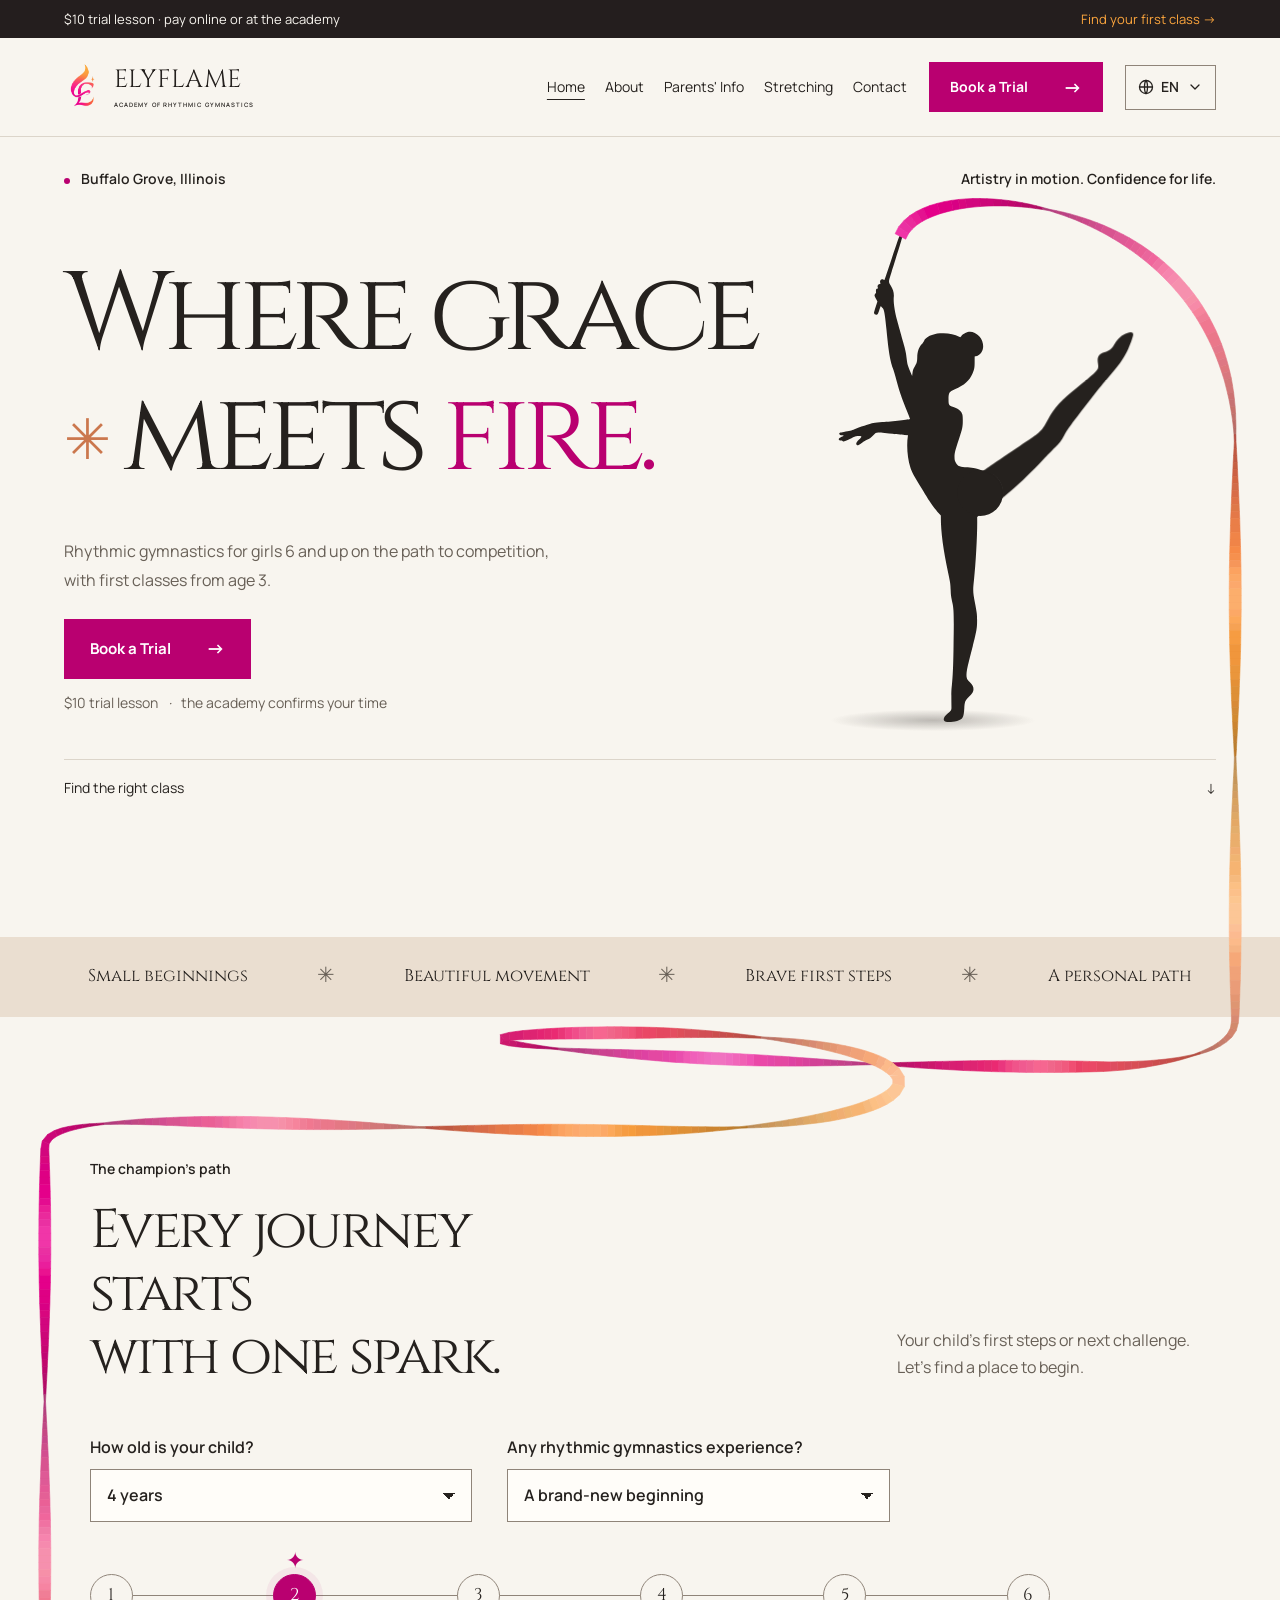
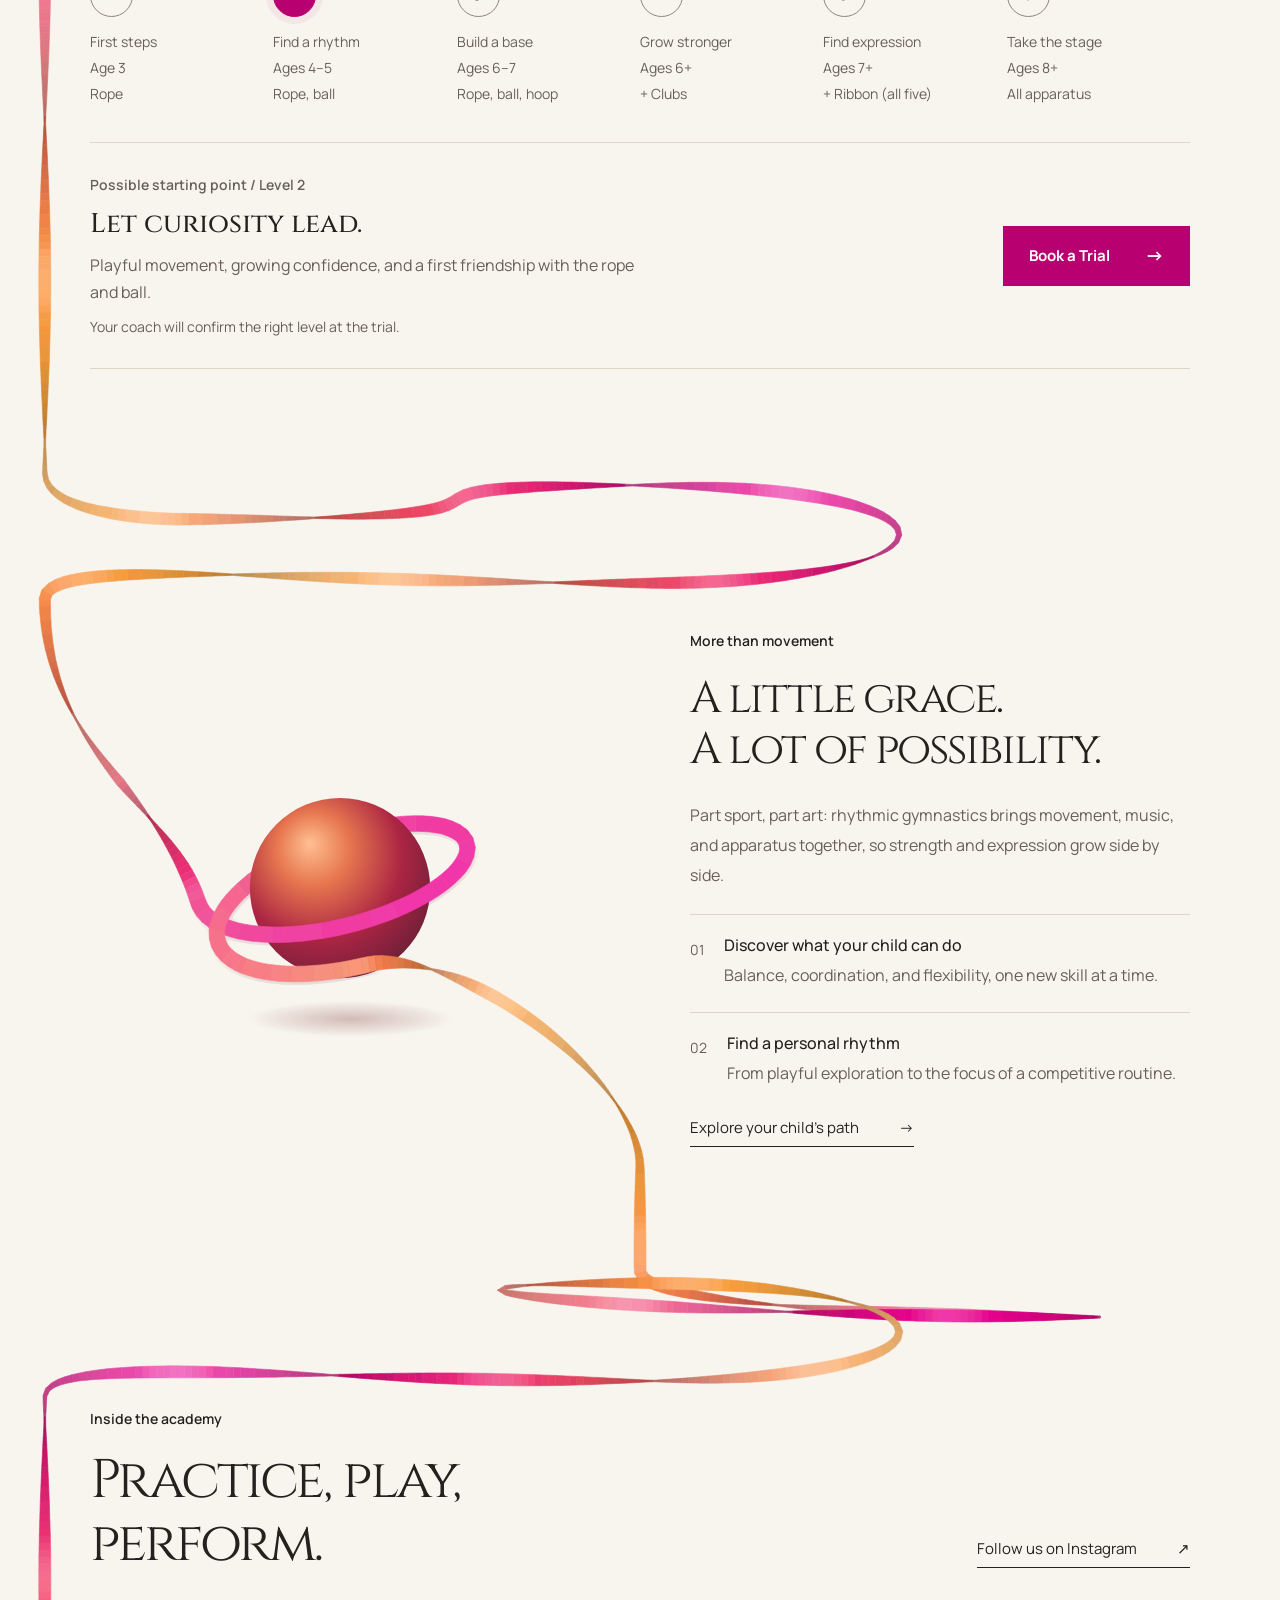
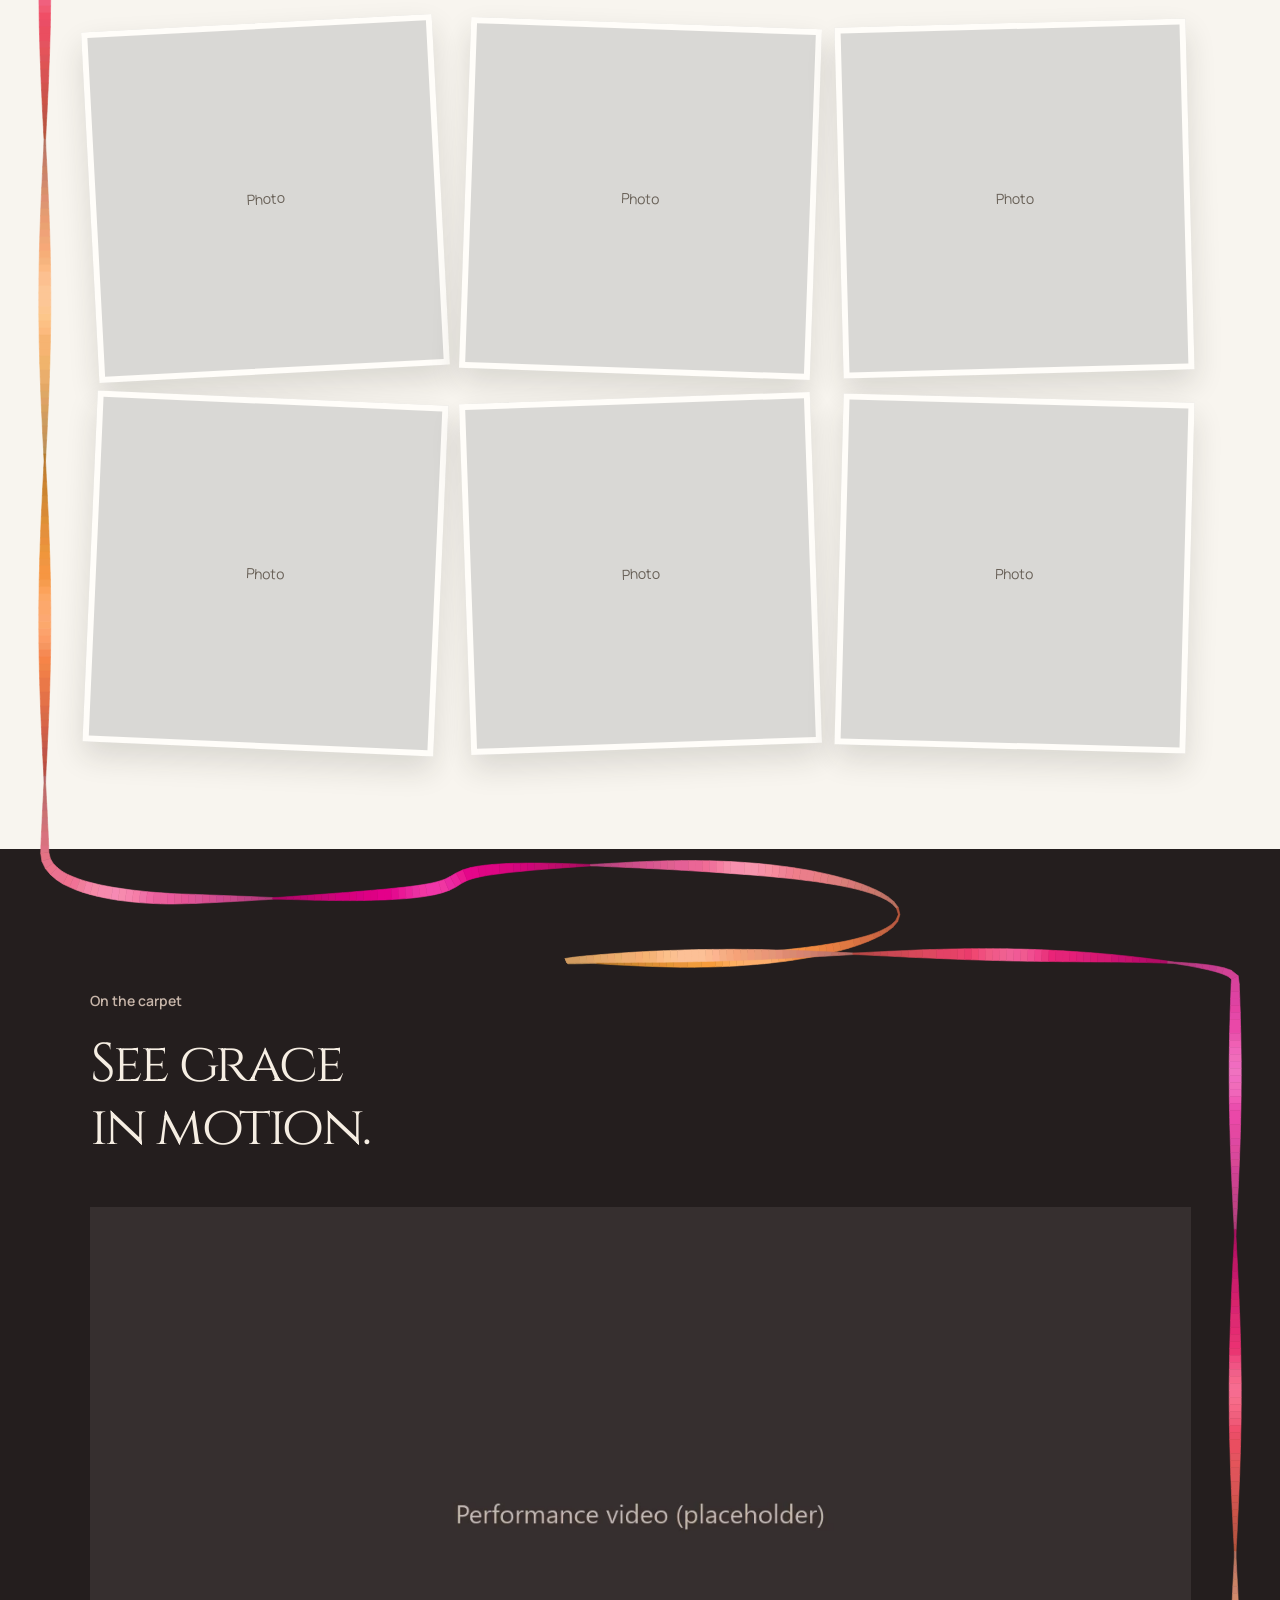
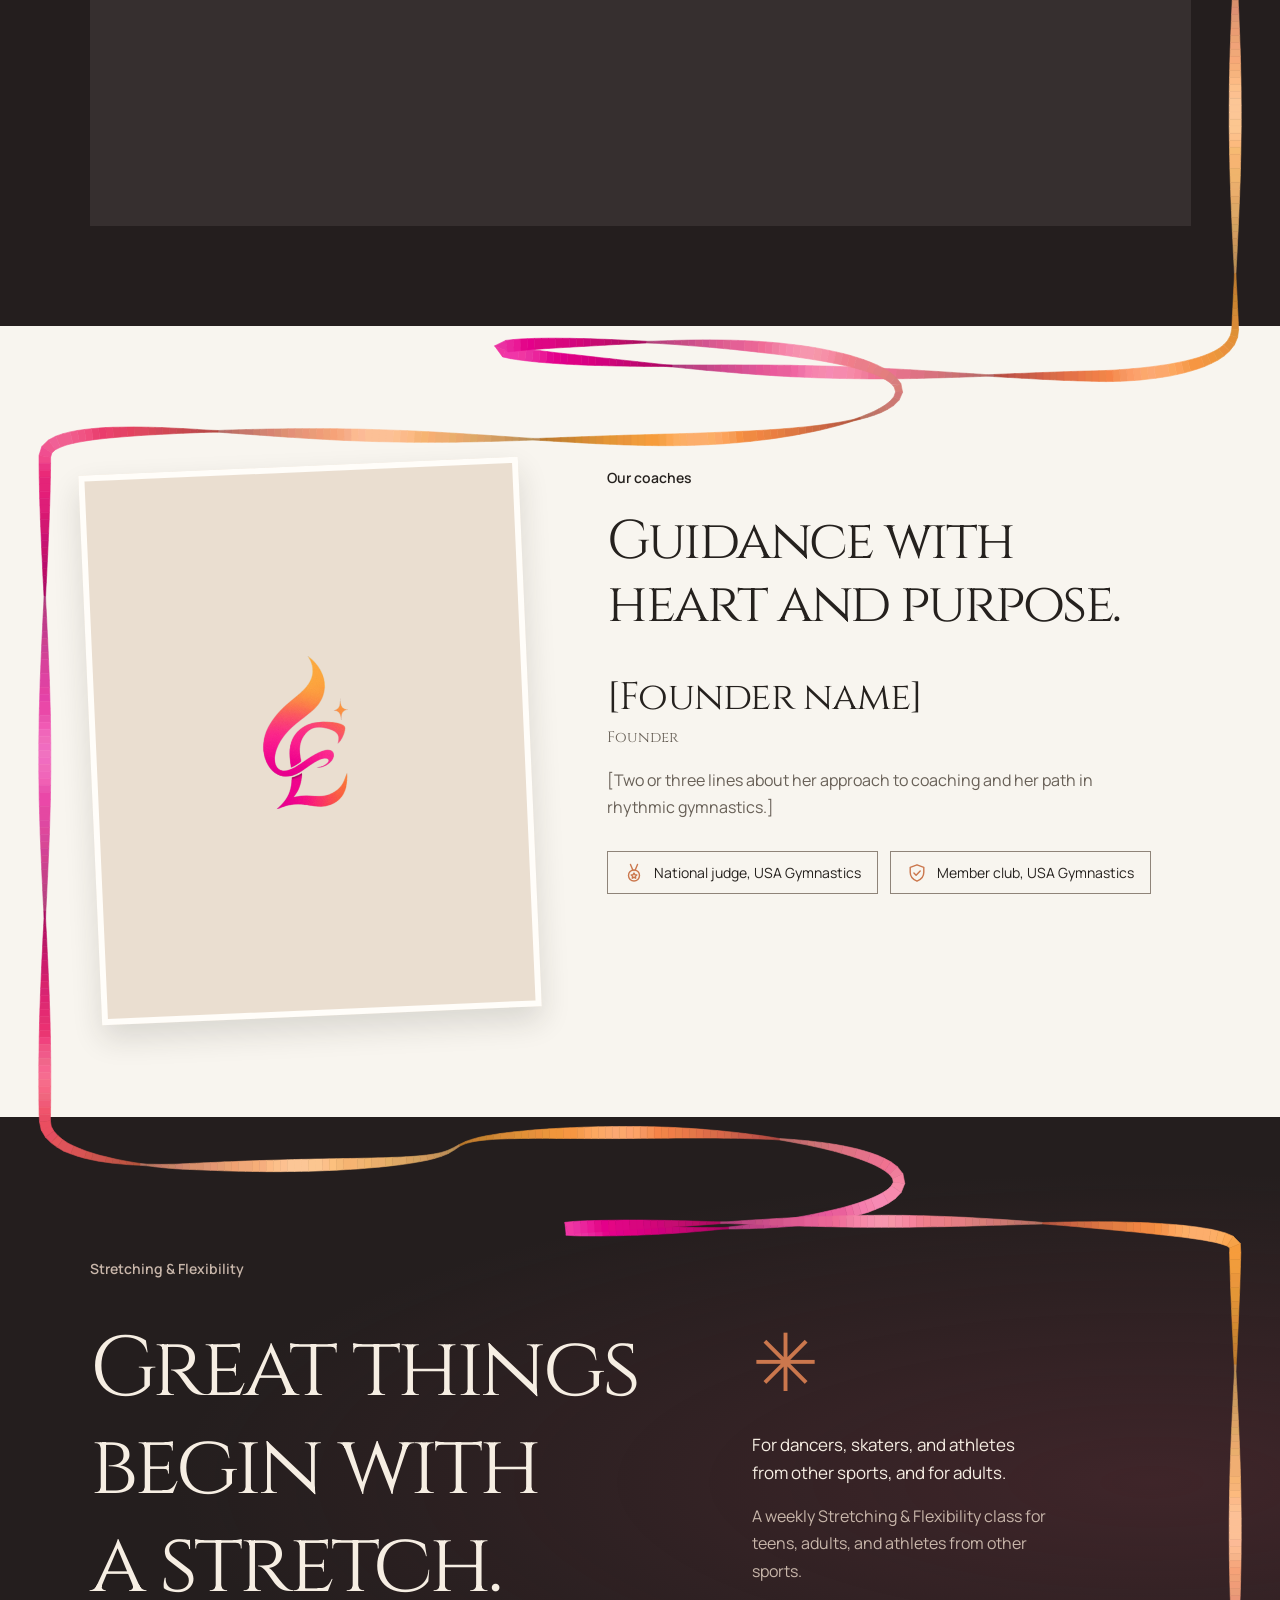
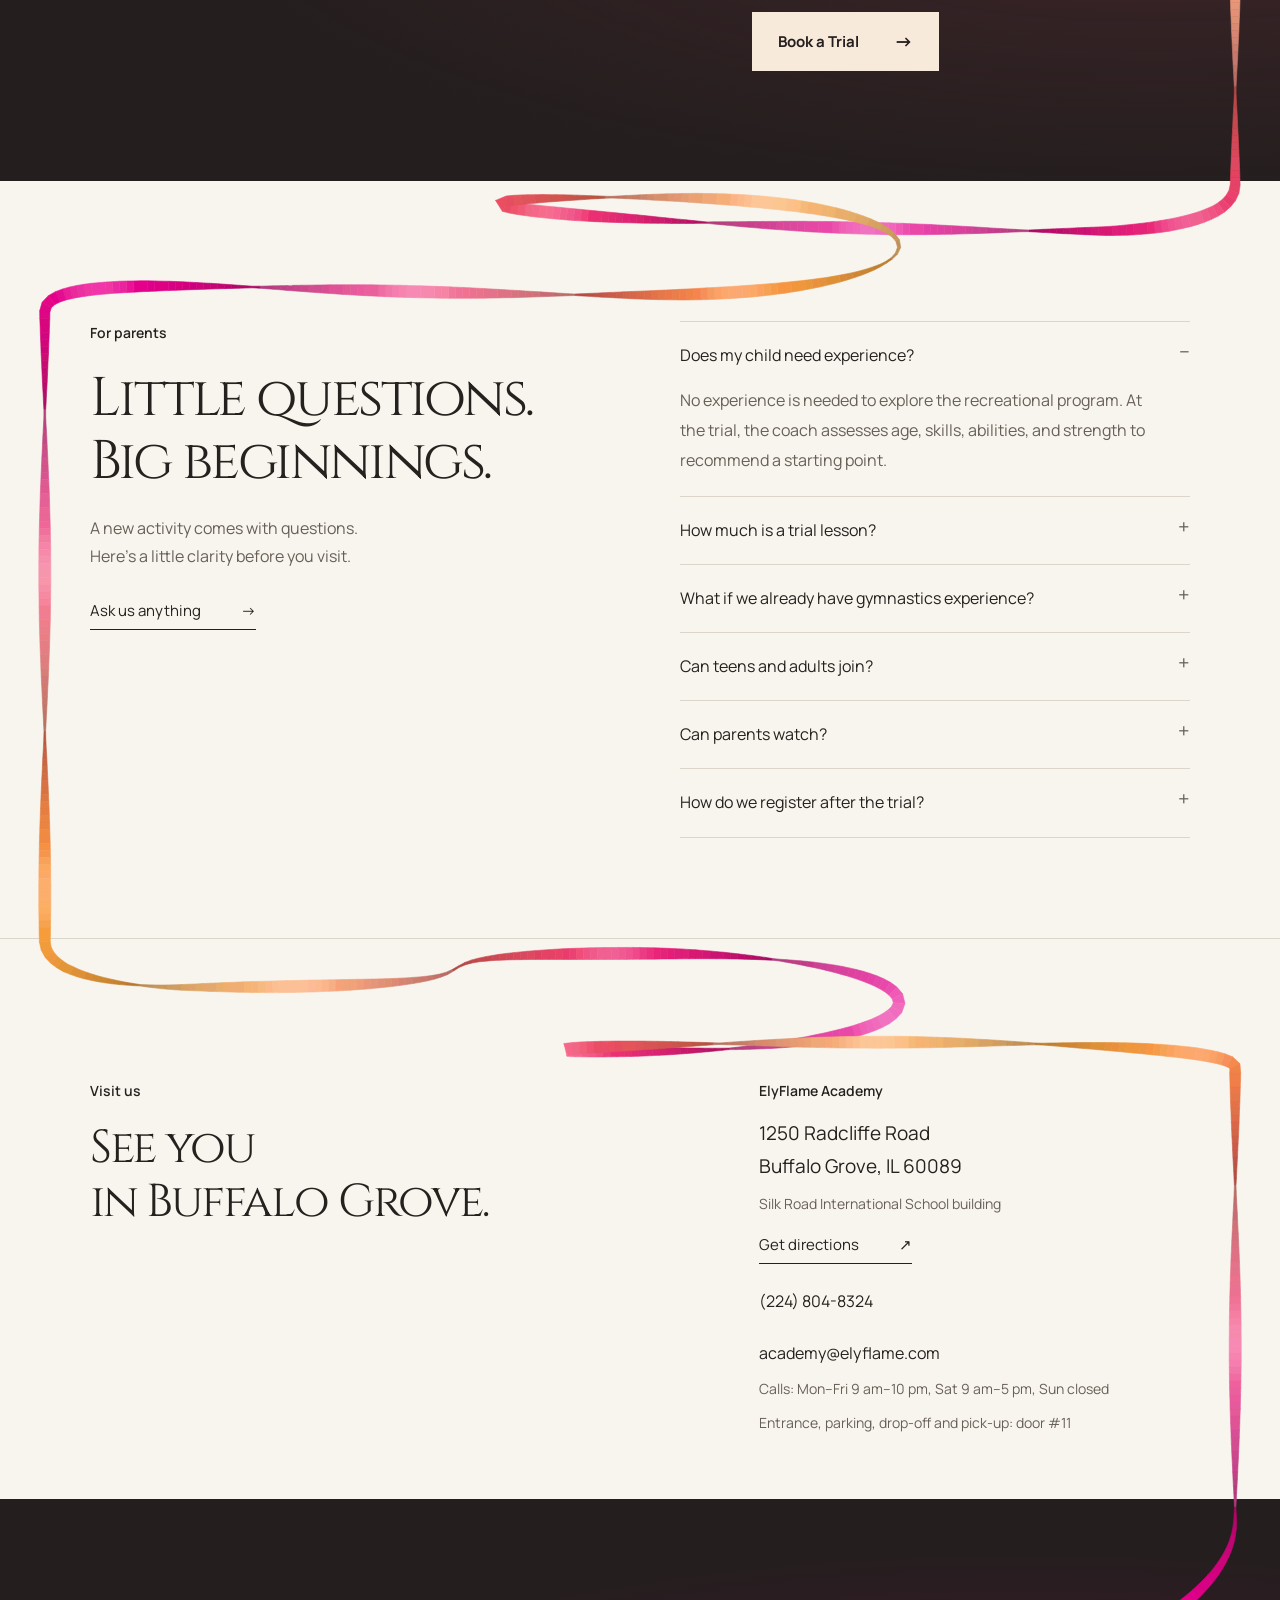
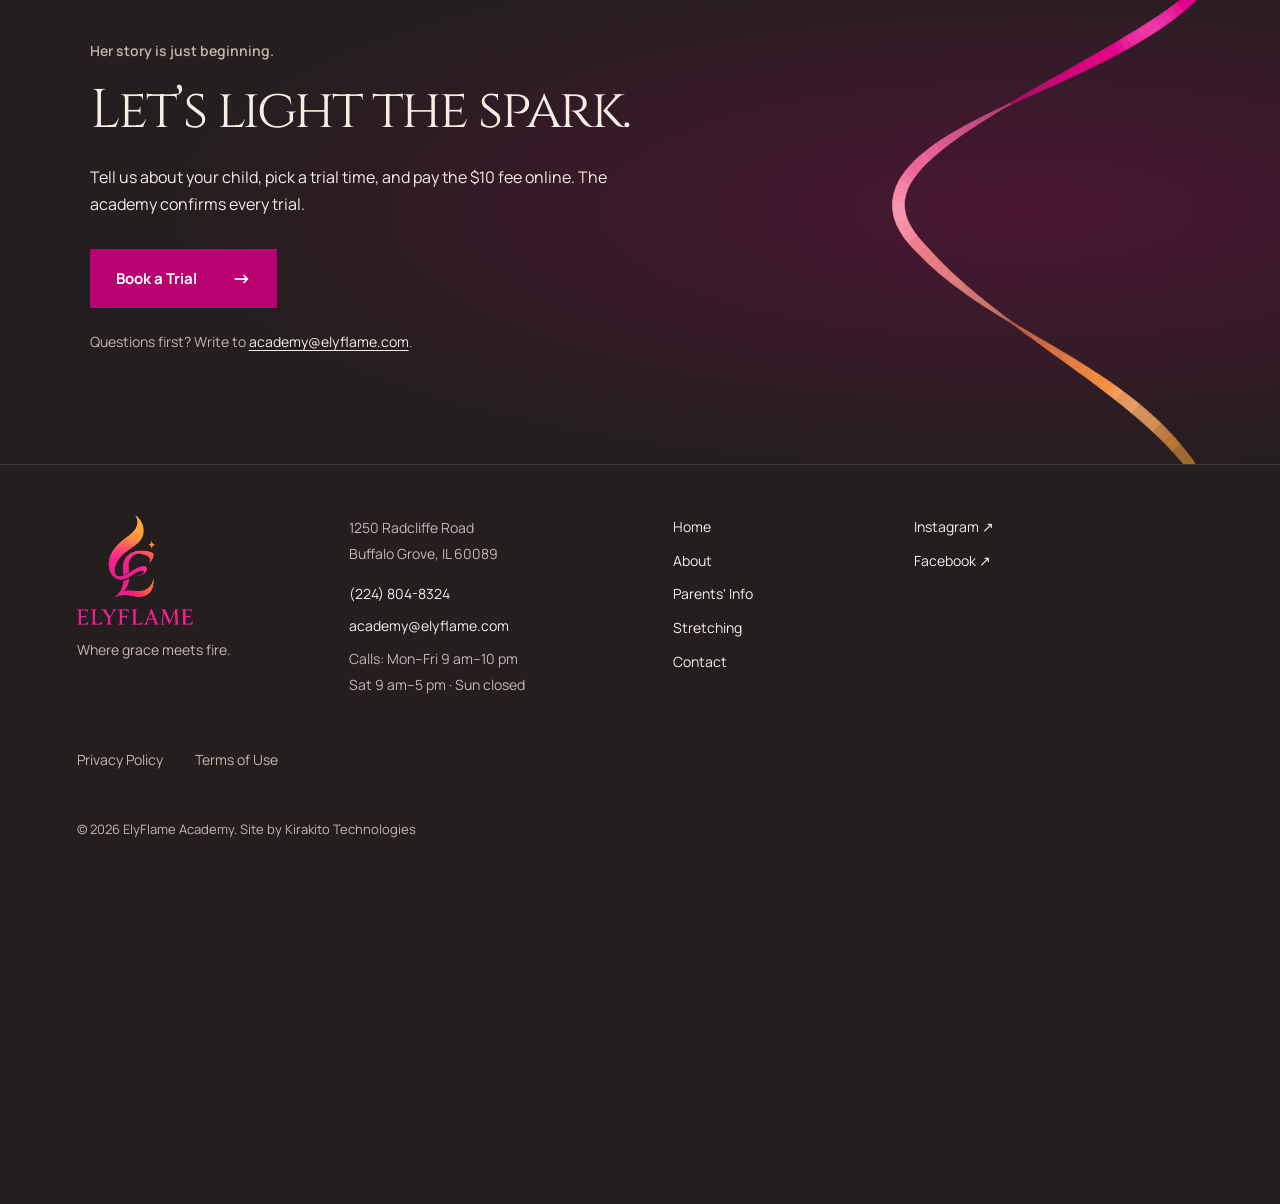
==== commit 732e9fcc: "feat: coaches section built around the founder, with a team grid rendered from an array - Founder: p" ====
--- a/index.html
+++ b/index.html
@@ -87,13 +87,22 @@
  </video>
 </section>
 <section class="section coaches" id="coaches" data-requires-content>
- <p class="eyebrow">Our coaches / Content preview</p><h2>Guidance with<br><em>heart and purpose.</em></h2>
- <div class="coach-list">
-  <article class="coach"><div class="coach-photo" role="img" aria-label="Coach photo placeholder">Coach photo</div><div><h3>[Coach name]</h3><p class="credentials">[Credentials]</p><p>[One line about the coach’s approach and experience.]</p></div></article>
-  <article class="coach"><div class="coach-photo" role="img" aria-label="Coach photo placeholder">Coach photo</div><div><h3>[Coach name]</h3><p class="credentials">[Credentials]</p><p>[One line about the coach’s approach and experience.]</p></div></article>
+ <div class="founder">
+  <div class="founder-head"><p class="eyebrow">Our coaches</p><h2>Guidance with<br><em>heart and purpose.</em></h2></div>
+  <div class="founder-photo is-empty" role="img" aria-label="Placeholder for the founder’s portrait"></div>
+  <div class="founder-body">
+   <h3 class="founder-name">[Founder name]</h3>
+   <p class="founder-role">Founder</p>
+   <p>[Two or three lines about her approach to coaching and her path in rhythmic gymnastics.]</p>
+   <ul class="badges" aria-label="Credentials"><li><svg viewBox="0 0 20 20" aria-hidden="true" focusable="false"><path d="M6.5 1.5 9 7.5M13.5 1.5 11 7.5"/><circle cx="10" cy="12.5" r="5.5"/><path d="m10 10 .9 1.7 1.9.3-1.4 1.3.3 1.9-1.7-.9-1.7.9.3-1.9-1.4-1.3 1.9-.3z"/></svg>National judge, USA Gymnastics</li><li><svg viewBox="0 0 20 20" aria-hidden="true" focusable="false"><path d="M10 1.8 16.8 4.3v4.9c0 4.3-2.9 7.4-6.8 9-3.9-1.6-6.8-4.7-6.8-9V4.3z"/><path d="m6.9 10 2.2 2.2 4.1-4.3"/></svg>Member club, USA Gymnastics</li></ul>
+  </div>
  </div>
- <div class="safety-row"><p>National judge, USA Gymnastics (founder)</p><p>USA Gymnastics member club</p></div>
- <p class="content-note">Content preview — coach profiles and safety credentials require client confirmation before publication.</p>
+ <div class="team-block" hidden>
+  <p class="eyebrow">The team</p>
+  <ul class="team-list"></ul>
+  <template id="team-card"><li class="team-card"><div class="team-photo"></div><h4></h4><p class="team-role"></p><p class="team-focus"></p></li></template>
+  <script type="application/json" id="team-data">[]</script>
+ </div>
 </section>
 <section class="stage section" id="stretching"><p class="eyebrow">Stretching &amp; Flexibility</p><div class="stage-main"><h2>Great things<br>begin with<br><em>a stretch.</em></h2><div><span class="stage-symbol" aria-hidden="true">✳</span><p>For dancers, skaters, and athletes from other sports, and for adults.</p><p class="muted">A weekly Stretching &amp; Flexibility class for teens, adults, and athletes from other sports.</p><a class="button button-light" href="#trial" data-program="Stretching & Flexibility">Book a Trial <span aria-hidden="true">→</span></a></div></div></section>
 <section class="section parents" id="parents"><div><p class="eyebrow">For parents</p><h2>Little questions.<br><em>Big beginnings.</em></h2><p>A new activity comes with questions.<br>Here’s a little clarity before you visit.</p><a class="text-link" href="mailto:academy@elyflame.com">Ask us anything <span aria-hidden="true">→</span></a></div><div class="faq"><details open><summary>Does my child need experience?</summary><p>No experience is needed to explore the recreational program. At the trial, the coach assesses age, skills, abilities, and strength to recommend a starting point.</p></details><details><summary>How much is a trial lesson?</summary><p>The trial lesson is $10. You can pay online when you book, or at the academy.</p></details><details><summary>What if we already have gymnastics experience?</summary><p>Tell us about your child&#8217;s previous rhythmic gymnastics training when you get in touch. The trial helps the coach assess the right program and level.</p></details><details><summary>Can teens and adults join?</summary><p>Yes. Stretching &amp; Flexibility is a weekly class open to teens, adults, and athletes from other sports.</p></details><details><summary>Can parents watch?</summary><p>Yes, you are welcome to watch the trial lesson. Regular practices are closed to parents, except open practices.</p></details><details><summary>How do we register after the trial?</summary><p>After the trial, the Head Coach sends you the registration form. Your child can join practice once the form is complete and the first payment is made.</p></details></div></section>
--- a/site.css
+++ b/site.css
@@ -61,16 +61,34 @@
 .path-spark{top:0;transition:transform .65s ease-out;pointer-events:none}
 .assessment-stop{font-size:14px;line-height:24px}
 #experience-note{margin-top:14px;color:var(--pink-deep)}
-.coaches h2{margin:20px 0 45px}
-.coach-list{display:grid;grid-template-columns:1fr 1fr;gap:7%}
-.coach{display:grid;grid-template-columns:150px 1fr;align-items:center;gap:24px}
-.coach-photo{background:var(--placeholder);height:190px;display:grid;place-items:center;font-size:12px;color:var(--ink-muted)}
-.coach h3{font-family:var(--display);font-size:23px}
-.coach p{font-size:16px;margin-top:10px}
-.coach .credentials{color:var(--pink);font-size:14px}
-.safety-row{display:flex;justify-content:space-between;gap:28px;margin-top:45px;padding-top:24px}
-.safety-row p{font-size:14px}
-.content-note{font-size:12px;margin-top:20px;color:var(--ink-muted)}
+/* Coaches: the founder as "portrait + text" (portrait 40% of the block), then the team grid. The team cards come from
+   the #team-data array (site.js); the block stays hidden while the array is empty. */
+.founder{display:grid;grid-template-columns:40% 1fr;grid-template-rows:auto 1fr;grid-template-areas:"photo head" "photo body";column-gap:7%;align-items:start}
+.founder-head{grid-area:head}
+.founder-head h2{margin-top:20px}
+.founder-photo{grid-area:photo;aspect-ratio:4/5;display:grid;place-items:center;background:var(--sand)}
+.founder-photo img{width:100%;height:100%;object-fit:cover}
+.founder-photo.is-empty::after,.team-photo.is-empty::after{content:"";width:34%;aspect-ratio:540/632;background:url(assets/brand/Just_Logo__no_background_.png) center/contain no-repeat}
+.founder-body{grid-area:body;margin-top:40px}
+.founder-name{font-family:var(--display);font-weight:400;font-size:clamp(30px,3vw,42px);line-height:1.15;letter-spacing:-.02em;color:var(--ink)}
+.founder-role,.team-role{font-family:var(--display);font-size:15px;line-height:1.5;color:var(--ink-muted);margin-top:6px}
+.founder-body>p:not(.founder-role){margin-top:18px;max-width:520px;font-size:16px}
+.badges{list-style:none;display:flex;flex-wrap:wrap;gap:12px;margin:30px 0 0;padding:0}
+.badges li{display:inline-flex;align-items:center;gap:10px;padding:10px 16px;border:1px solid var(--line-strong);font-size:14px;line-height:1.5;color:var(--ink)}
+.badges svg{width:20px;height:20px;flex:none;fill:none;stroke:var(--decor);stroke-width:1.4;stroke-linecap:round;stroke-linejoin:round}
+.team-block{margin-top:96px}
+.team-list{list-style:none;margin:28px 0 0;padding:0;display:grid;grid-template-columns:repeat(3,1fr);gap:48px 32px}
+.team-photo{aspect-ratio:1;display:grid;place-items:center;background:var(--sand);overflow:hidden}
+.team-photo img{width:100%;height:100%;object-fit:cover}
+.team-card h4{font-family:var(--display);font-weight:400;font-size:22px;line-height:1.3;color:var(--ink);margin:18px 0 0}
+.team-focus{font-size:16px;margin-top:8px}
+.team-list li:only-child{grid-column:span 2;display:grid;grid-template-columns:1fr 1fr;grid-template-rows:1fr auto auto auto 1fr;column-gap:32px}
+.team-list li:only-child .team-photo{grid-row:1/-1}
+.team-list li:only-child>:not(.team-photo){grid-column:2}
+.team-list li:only-child h4{grid-row:2;margin-top:0}
+.team-list li:only-child .team-role{grid-row:3}
+.team-list li:only-child .team-focus{grid-row:4}
+@media(max-width:1050px){.team-list{grid-template-columns:repeat(2,1fr)}}
 body[data-production] [data-requires-content]{display:none}
 .trial-section.enhanced{display:block}
 .trial-section.enhanced>div:first-child{max-width:700px}
@@ -116,7 +134,7 @@
 
 
 .site-footer .copyright{grid-column:1/-1;font-size:11px;margin-top:10px}
-@media(max-width:1100px) and (min-width:761px){.header nav{gap:12px}.header{gap:14px}.brand{font-size:18px}.header-cta{gap:14px;padding:10px 14px}.coach{grid-template-columns:1fr}.coach-photo{height:250px}}
+@media(max-width:1100px) and (min-width:761px){.header nav{gap:12px}.header{gap:14px}.brand{font-size:18px}.header-cta{gap:14px;padding:10px 14px}}
 @media(max-width:760px){
   .section{padding-top:120px}
   .hero{min-height:0;padding-bottom:24px}
@@ -138,10 +156,13 @@
   .level .apparatus{font-size:12px;max-width:none}
   .assessment-stop{top:-58px;left:28px;font-size:13px;max-width:calc(100% - 28px)}
   .path-spark{font-size:21px}
-  .coach-list{grid-template-columns:1fr;gap:40px}
-  .coach{grid-template-columns:110px 1fr;gap:20px}
-  .coach-photo{height:170px}.coach h3{font-size:20px}.coach p{font-size:14px}
-  .safety-row{flex-direction:column;gap:14px}
+  .founder{grid-template-columns:1fr;grid-template-rows:none;grid-template-areas:"head" "photo" "body"}
+  .founder-photo{width:78%;margin-top:32px}
+  .founder-body{margin-top:32px}
+  .team-block{margin-top:64px}
+  .team-list{grid-template-columns:1fr;gap:40px}
+  .team-list li:only-child{grid-column:auto;display:block}
+  .team-list li:only-child h4{margin-top:18px}
   .closing{padding-top:120px}
   #booking-dialog{width:calc(100% - 20px);padding:30px 20px;max-height:94dvh}
   #booking-dialog .close-dialog{top:-20px}
@@ -164,7 +185,7 @@
 .header nav{font-size:14px}
 .button,.button .submit-label{font-size:15px}
 .header-cta{font-size:14px}
-.trial-note,.visit-note,.field-hint,.content-note,.finder-result small{font-size:14px}
+.trial-note,.visit-note,.field-hint,.finder-result small{font-size:14px}
 .text-link,#edit-booking{font-size:15px}
 .email{font-size:16px}
 .level small,.level .apparatus{font-size:14px}
@@ -176,7 +197,7 @@
 .scroll-cue{text-transform:none;letter-spacing:0;font-size:14px}
 /* T9: magenta on interactive elements and the hero headline only. */
 h2 em,.stage h2 em{color:inherit}
-.dot,.values-strip b,.about-point>span,summary:after,.coach .credentials,.finder-result .eyebrow,#experience-note{color:var(--ink-muted)}
+.dot,.values-strip b,.about-point>span,summary:after,.finder-result .eyebrow,#experience-note{color:var(--ink-muted)}
 .stage>.eyebrow{color:var(--on-stage-muted)}
 /* T2: drawn burger icon; the word "Menu" stays for screen readers only. */
 .burger{display:block;width:22px;height:14px;border-block:2px solid currentColor;position:relative}
@@ -201,6 +222,9 @@
    to it from the first frame. Reduced motion shows the final pose. */
 .hero-photo{height:520px;top:96px}
 .gymnast-art{position:relative;height:100%;aspect-ratio:1113/1825}
+/* Between 761 and 1440 px the copy is shorter than the 520 px gymnast, and the scroll cue line ran through her feet.
+   She shrinks to 470 px at 1200 px and below, so her feet and floor shadow always end above the line. */
+@media(min-width:761px){.hero-photo{height:clamp(470px,calc(20.83vw + 220px),520px)}}
 .gymnast{display:block;width:100%;height:100%;overflow:visible;fill:var(--ink)}
 .floor-center{stop-color:var(--ink);stop-opacity:.28}
 .floor-edge{stop-color:var(--ink);stop-opacity:0}
@@ -291,8 +315,11 @@
 .gallery-grid li:nth-child(6n){--tilt:1.5deg;--i:5}
 @media(hover:hover){.gallery-grid li:hover{rotate:0deg;translate:0 -6px;position:relative;z-index:1}}
 .photo-slot,.gallery-grid img{display:grid;place-items:center;width:100%;aspect-ratio:1;object-fit:cover;background:var(--placeholder);color:var(--ink-muted);font-size:14px;border:6px solid var(--paper-raised);box-shadow:0 14px 30px color-mix(in srgb,var(--ink) 14%,transparent)}
-.gallery.reveal-ready .gallery-grid li{opacity:0;scale:.6}
-.gallery.reveal-ready.is-in .gallery-grid li{opacity:1;scale:1;transition:opacity .3s calc(var(--i)*80ms),scale .55s cubic-bezier(.34,1.56,.64,1) calc(var(--i)*80ms),rotate .35s cubic-bezier(.3,1.4,.5,1),translate .35s cubic-bezier(.3,1.4,.5,1)}
+/* The founder's portrait gets the same frame, tilt, hover and pop-in as the gallery. */
+.founder-photo{border:6px solid var(--paper-raised);box-shadow:0 14px 30px color-mix(in srgb,var(--ink) 14%,transparent);--tilt:-2.5deg;--i:0;rotate:var(--tilt);transition:rotate .35s cubic-bezier(.3,1.4,.5,1),translate .35s cubic-bezier(.3,1.4,.5,1)}
+@media(hover:hover){.founder-photo:hover{rotate:0deg;translate:0 -6px}}
+.reveal-ready :is(.gallery-grid li,.founder-photo){opacity:0;scale:.6}
+.reveal-ready.is-in :is(.gallery-grid li,.founder-photo){opacity:1;scale:1;transition:opacity .3s calc(var(--i)*80ms),scale .55s cubic-bezier(.34,1.56,.64,1) calc(var(--i)*80ms),rotate .35s cubic-bezier(.3,1.4,.5,1),translate .35s cubic-bezier(.3,1.4,.5,1)}
 /* Video (#video): a dark band with a decorative 16:9 loop, no controls. site.js pauses it off screen; with reduced motion
    it stays on the poster (the first frame). */
 .video-section{background:var(--stage);color:var(--on-stage)}
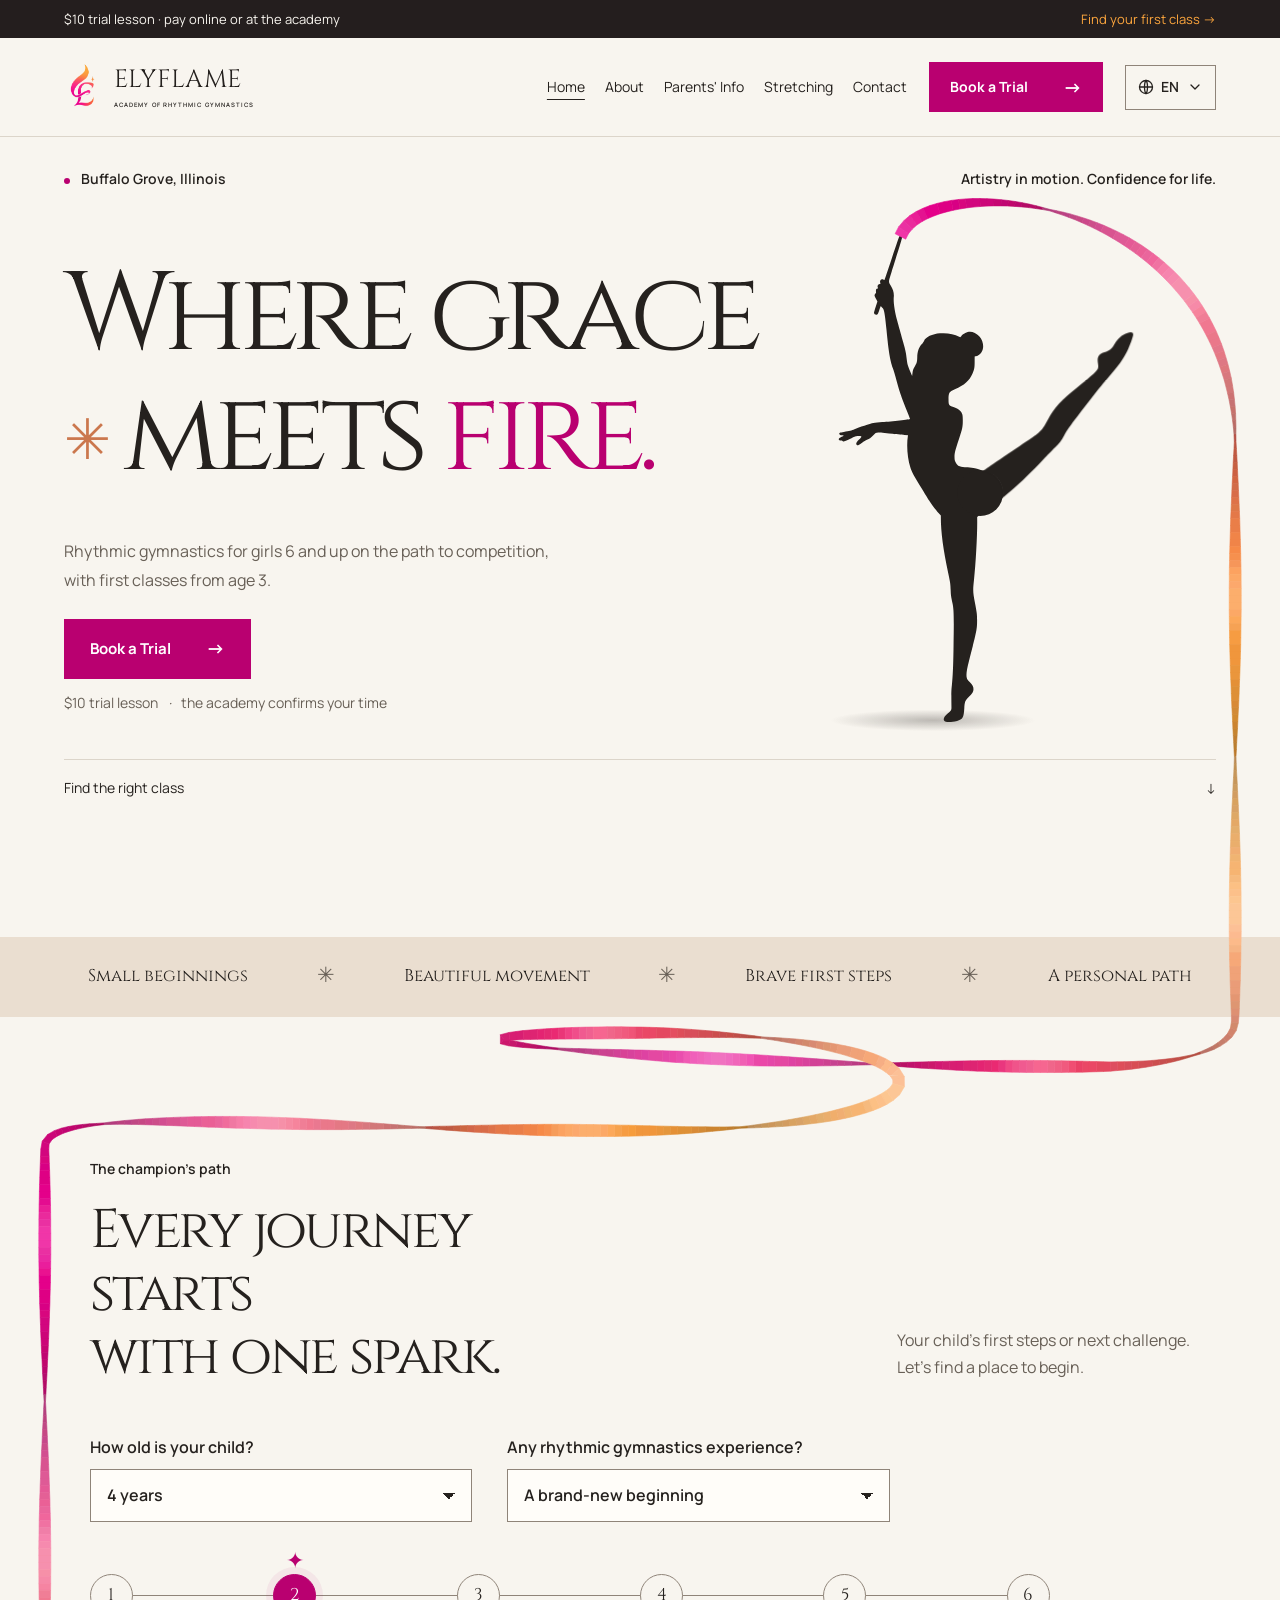
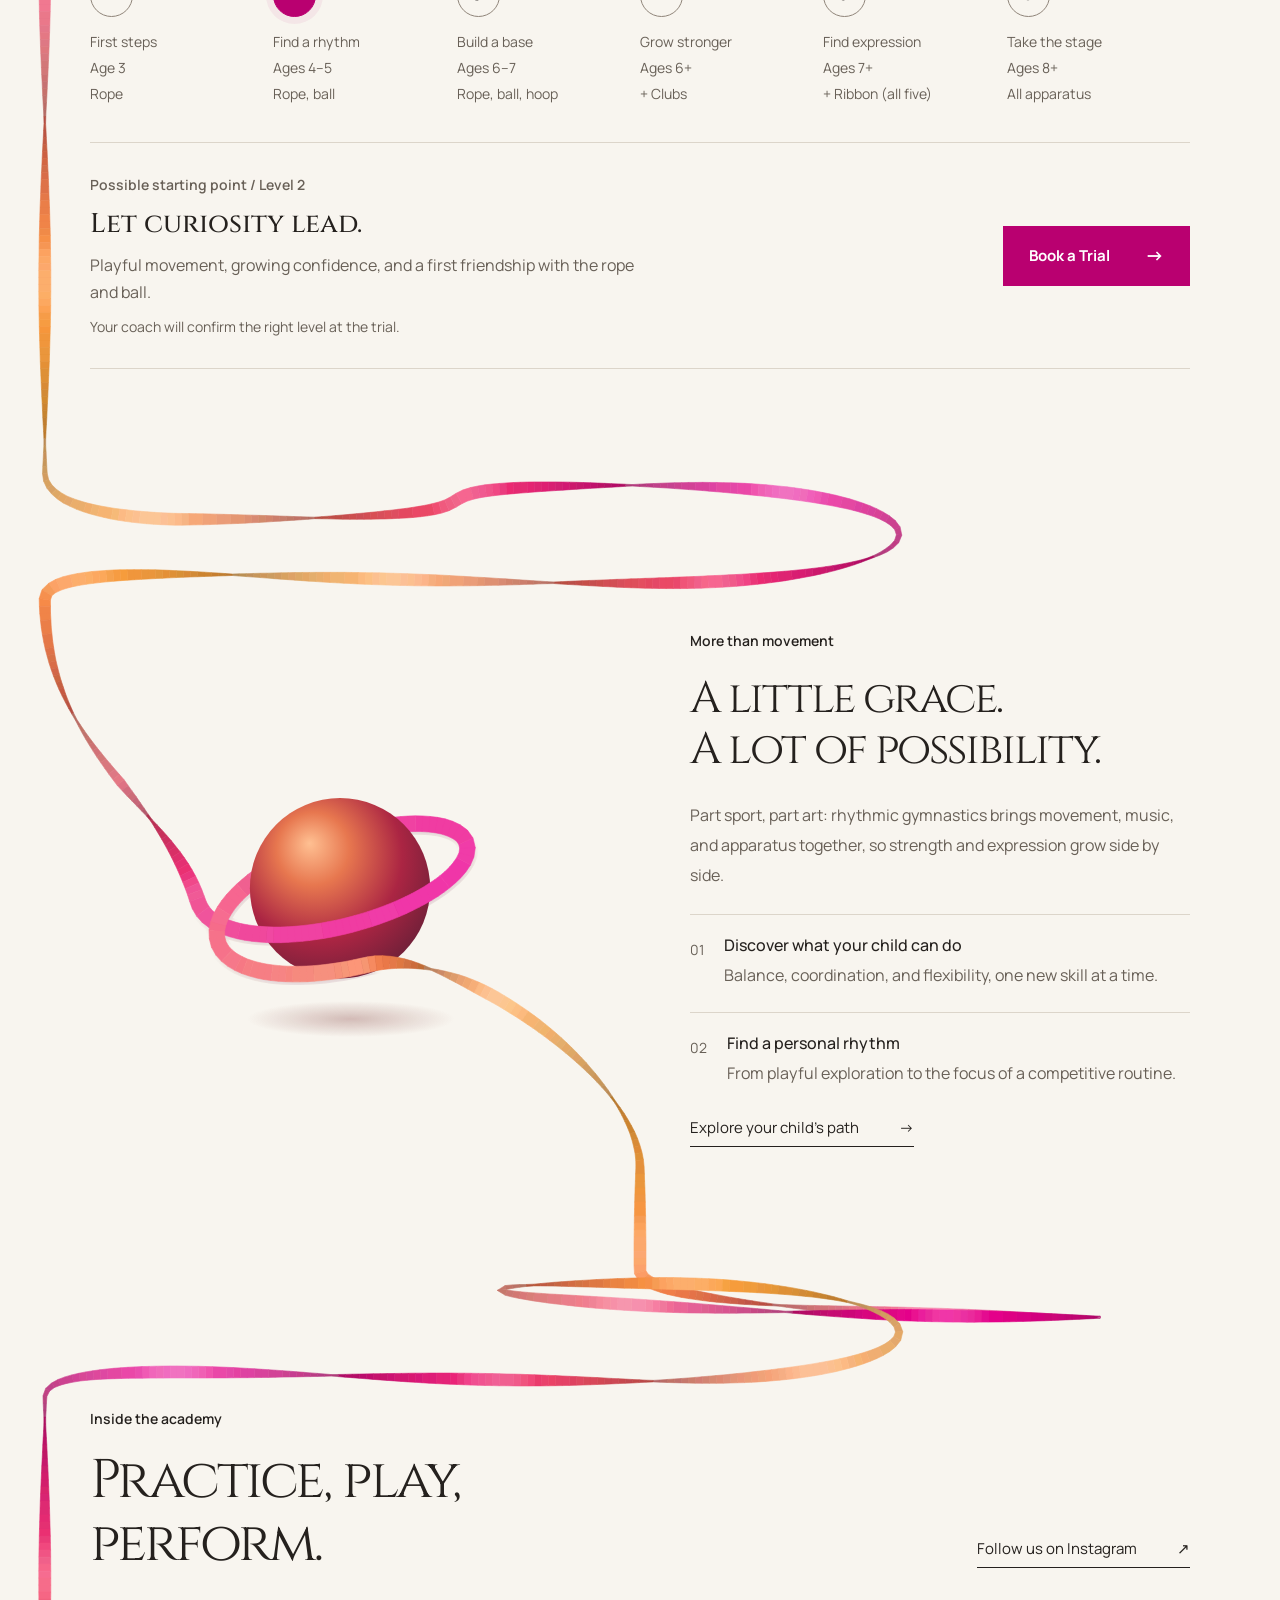
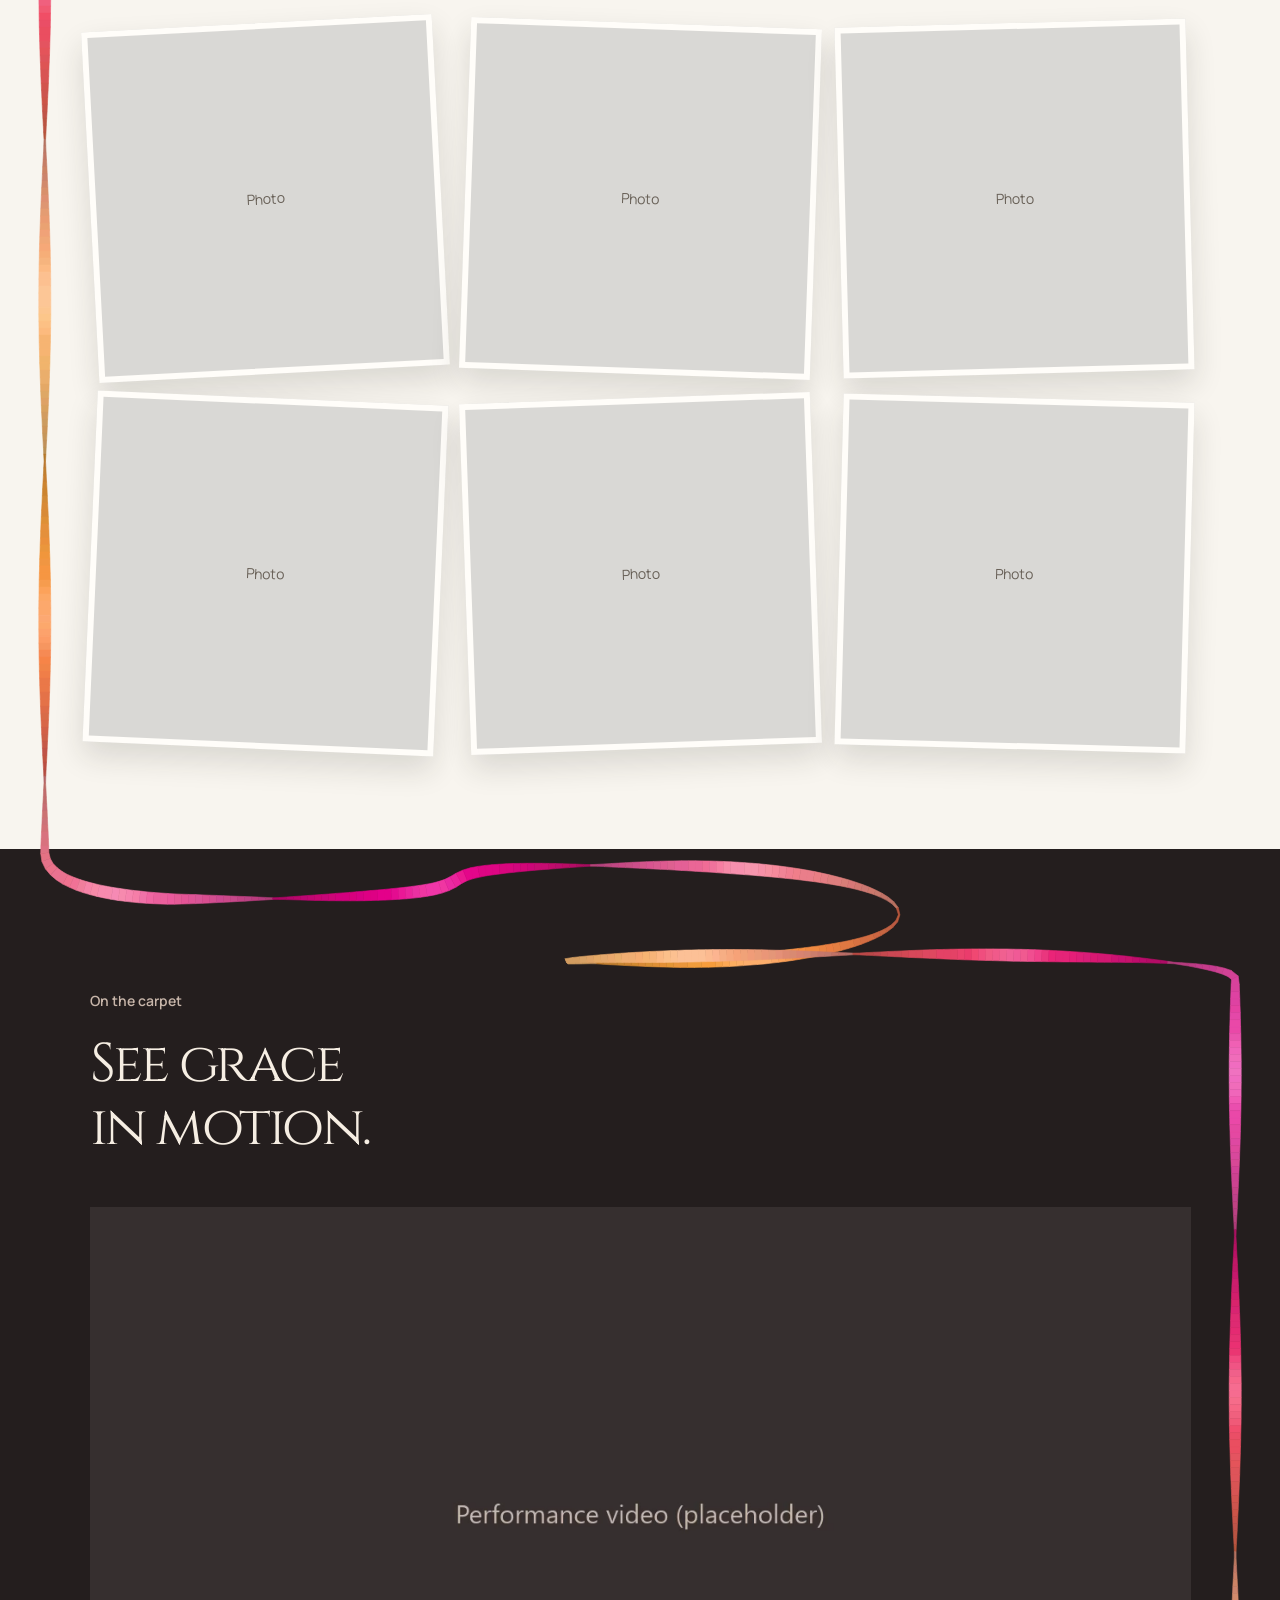
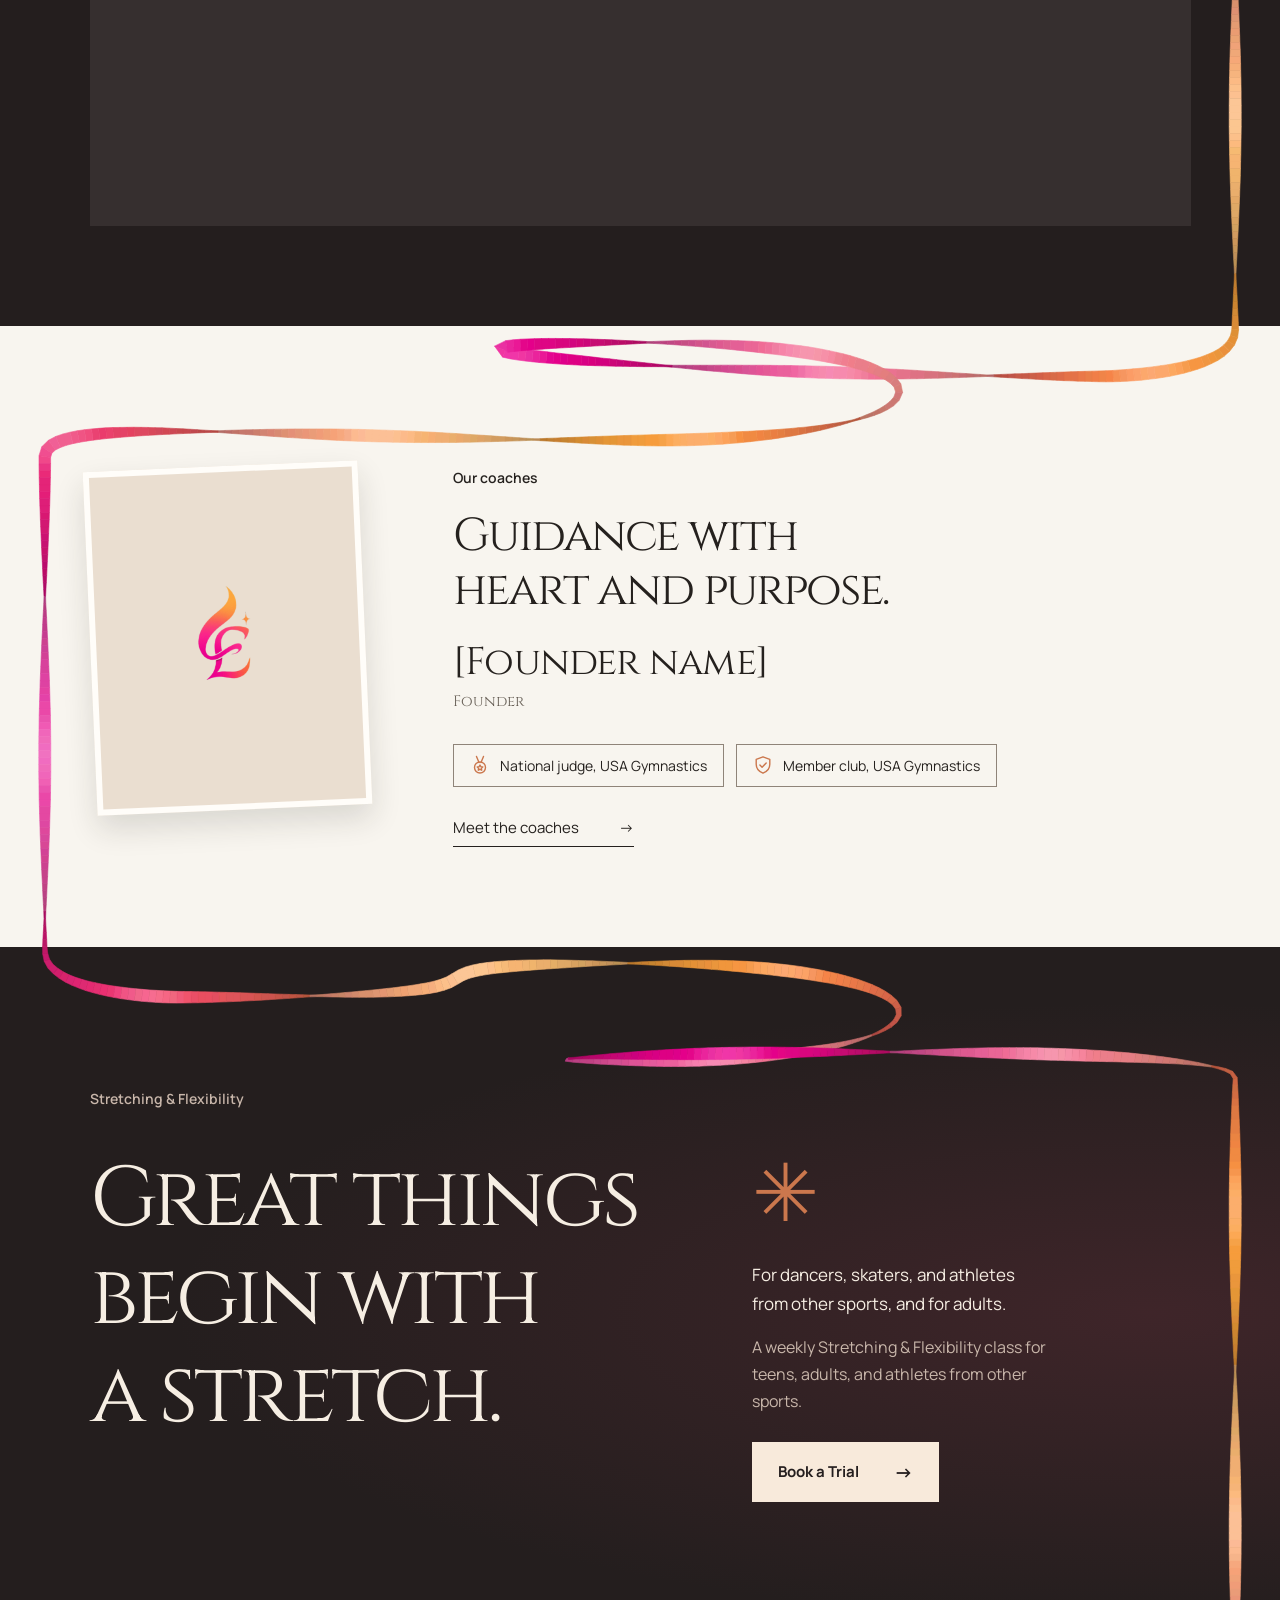
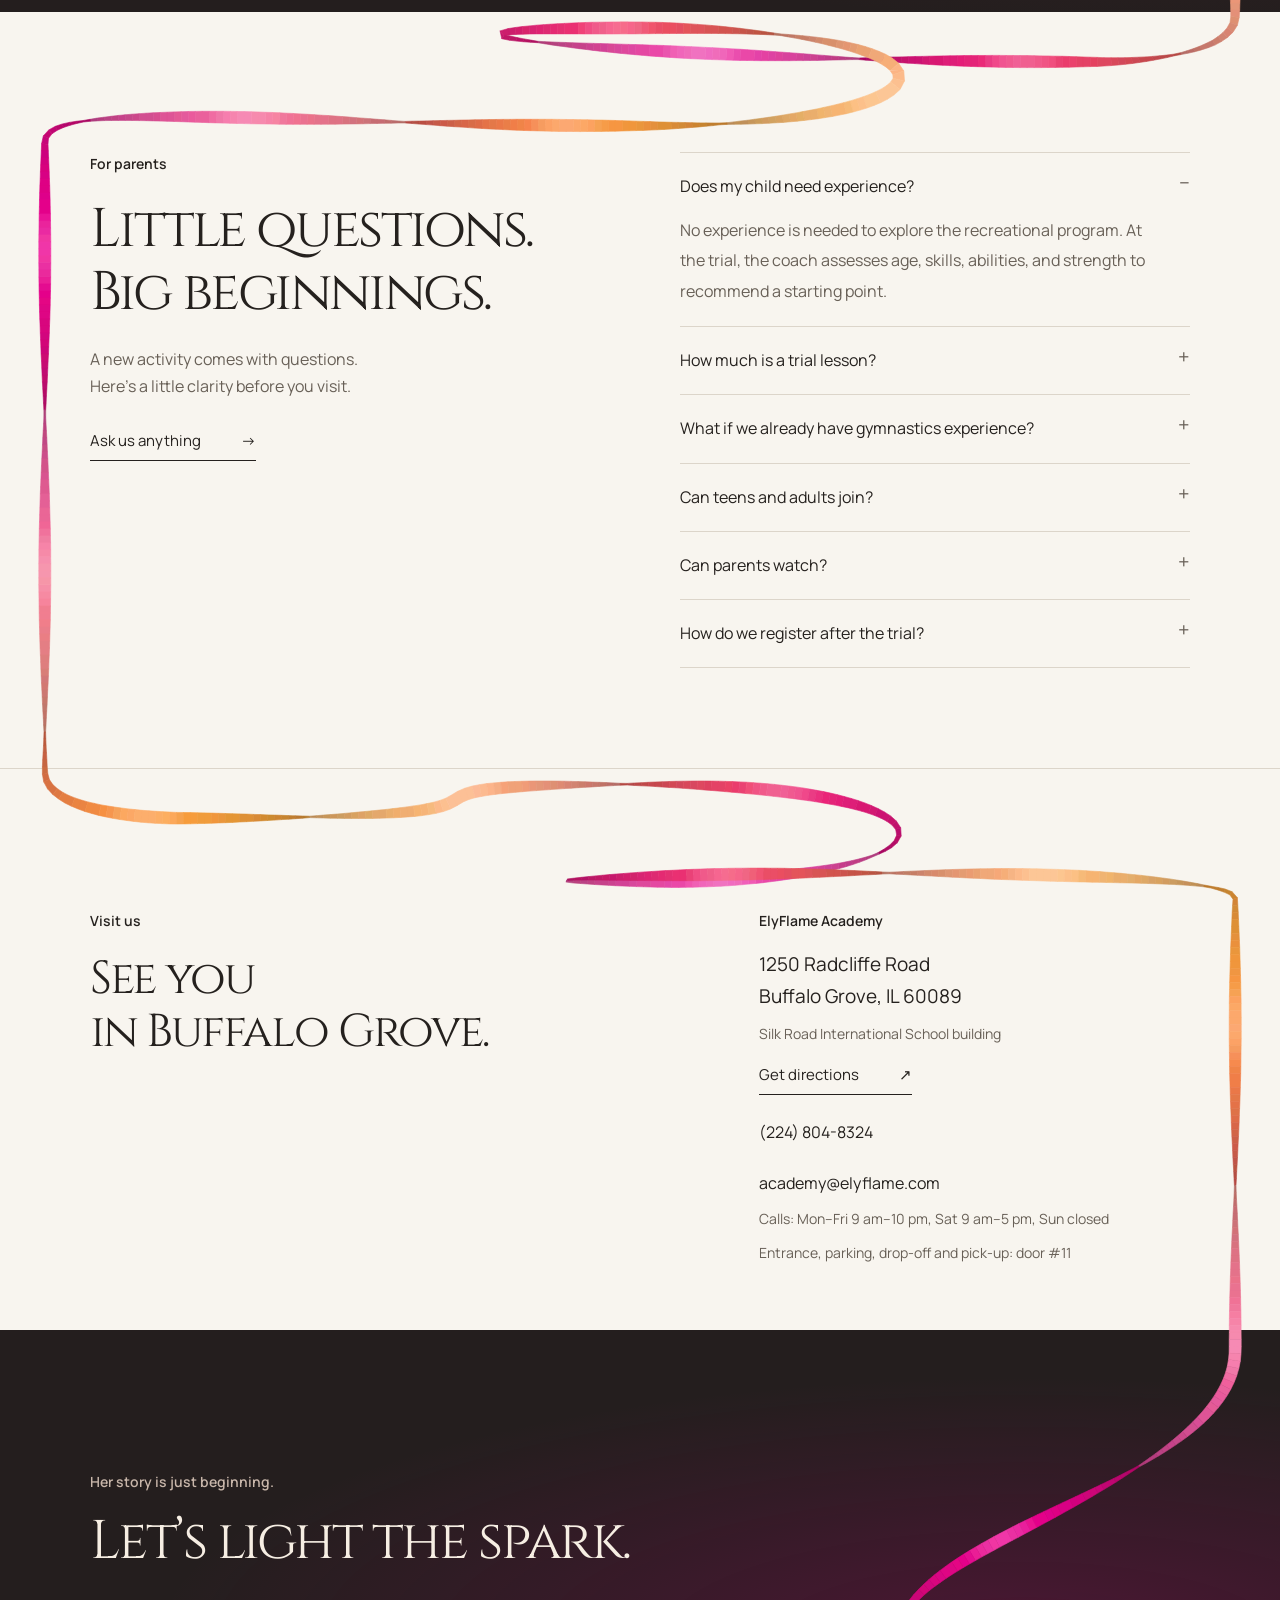
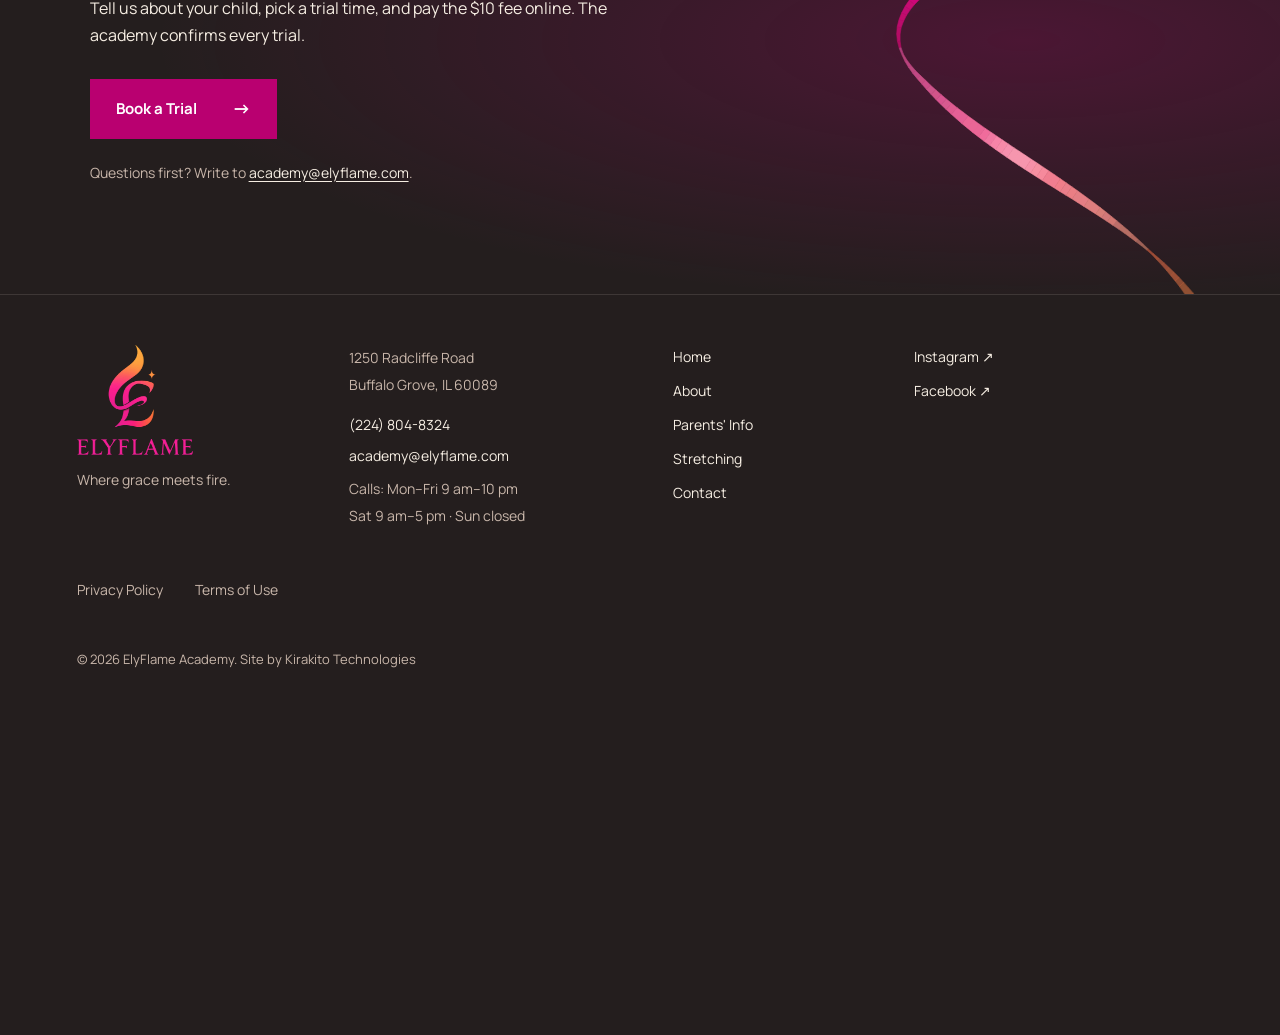
==== commit cbd22787: "feat: add multilingual About page and shared multi-page foundation" ====
--- a/index.html
+++ b/index.html
@@ -18,7 +18,7 @@
 <header class="header">
   <a class="brand" href="#" aria-label="ElyFlame Academy home"><img src="assets/brand/Just_Logo__no_background_.png" width="40" height="47" alt=""><span translate="no"><span>ELYFLAME</span><small>ACADEMY OF RHYTHMIC GYMNASTICS</small></span></a>
   <button class="menu-toggle" aria-expanded="false" aria-controls="navigation" aria-label="Menu"><span class="burger" aria-hidden="true"></span></button>
-  <nav id="navigation" aria-label="Main navigation"><a href="#home" aria-current="true">Home</a><a href="#about">About</a><a href="#parents">Parents' Info</a><a href="#stretching">Stretching</a><a href="#contact">Contact</a><div class="lang-pills" role="group" aria-label="Language" translate="no"><a href="./" hreflang="en" lang="en" aria-current="page">EN</a><a href="ru/" hreflang="ru" lang="ru">RU</a><a href="uk/" hreflang="uk" lang="uk">UA</a></div></nav>
+  <nav id="navigation" aria-label="Main navigation"><a href="#home" aria-current="true">Home</a><a href="about/">About</a><a href="#parents">Parents' Info</a><a href="#stretching">Stretching</a><a href="#contact">Contact</a><div class="lang-pills" role="group" aria-label="Language" translate="no"><a href="./" hreflang="en" lang="en" aria-current="page">EN</a><a href="ru/" hreflang="ru" lang="ru">RU</a><a href="uk/" hreflang="uk" lang="uk">UA</a></div></nav>
   <a class="button header-cta" href="#trial">Book a Trial <span aria-hidden="true">→</span></a>
   <details class="lang-menu" translate="no"><summary aria-label="Language: EN"><svg class="lang-icon" viewBox="0 0 16 16" aria-hidden="true" focusable="false"><circle cx="8" cy="8" r="6.5"/><path d="M1.5 8h13M8 1.5c2 2.2 2 10.8 0 13M8 1.5c-2 2.2-2 10.8 0 13"/></svg>EN<svg class="lang-chevron" viewBox="0 0 16 16" aria-hidden="true" focusable="false"><path d="m4 6 4 4 4-4"/></svg></summary><ul><li><a href="./" hreflang="en" lang="en" aria-current="page">English</a></li><li><a href="ru/" hreflang="ru" lang="ru">Русский</a></li><li><a href="uk/" hreflang="uk" lang="uk">Українська</a></li></ul></details>
 </header>
@@ -86,22 +86,16 @@
   <source src="assets/video/performance.mp4" type="video/mp4">
  </video>
 </section>
-<section class="section coaches" id="coaches" data-requires-content>
+<section class="section coaches coaches-preview" id="coaches" data-requires-content>
  <div class="founder">
   <div class="founder-head"><p class="eyebrow">Our coaches</p><h2>Guidance with<br><em>heart and purpose.</em></h2></div>
   <div class="founder-photo is-empty" role="img" aria-label="Placeholder for the founder’s portrait"></div>
   <div class="founder-body">
    <h3 class="founder-name">[Founder name]</h3>
    <p class="founder-role">Founder</p>
-   <p>[Two or three lines about her approach to coaching and her path in rhythmic gymnastics.]</p>
    <ul class="badges" aria-label="Credentials"><li><svg viewBox="0 0 20 20" aria-hidden="true" focusable="false"><path d="M6.5 1.5 9 7.5M13.5 1.5 11 7.5"/><circle cx="10" cy="12.5" r="5.5"/><path d="m10 10 .9 1.7 1.9.3-1.4 1.3.3 1.9-1.7-.9-1.7.9.3-1.9-1.4-1.3 1.9-.3z"/></svg>National judge, USA Gymnastics</li><li><svg viewBox="0 0 20 20" aria-hidden="true" focusable="false"><path d="M10 1.8 16.8 4.3v4.9c0 4.3-2.9 7.4-6.8 9-3.9-1.6-6.8-4.7-6.8-9V4.3z"/><path d="m6.9 10 2.2 2.2 4.1-4.3"/></svg>Member club, USA Gymnastics</li></ul>
+   <a class="text-link" href="about/#coaches">Meet the coaches <span aria-hidden="true">→</span></a>
   </div>
- </div>
- <div class="team-block" hidden>
-  <p class="eyebrow">The team</p>
-  <ul class="team-list"></ul>
-  <template id="team-card"><li class="team-card"><div class="team-photo"></div><h4></h4><p class="team-role"></p><p class="team-focus"></p></li></template>
-  <script type="application/json" id="team-data">[]</script>
  </div>
 </section>
 <section class="stage section" id="stretching"><p class="eyebrow">Stretching &amp; Flexibility</p><div class="stage-main"><h2>Great things<br>begin with<br><em>a stretch.</em></h2><div><span class="stage-symbol" aria-hidden="true">✳</span><p>For dancers, skaters, and athletes from other sports, and for adults.</p><p class="muted">A weekly Stretching &amp; Flexibility class for teens, adults, and athletes from other sports.</p><a class="button button-light" href="#trial" data-program="Stretching & Flexibility">Book a Trial <span aria-hidden="true">→</span></a></div></div></section>
@@ -144,7 +138,7 @@
 <footer class="site-footer">
  <div class="footer-identity"><a href="#home"><img class="footer-logo" src="assets/brand/Logo_dark.jpg" alt="ElyFlame Academy of Rhythmic Gymnastics" width="160" height="160"></a><p>Where grace meets fire.</p></div>
  <div class="footer-contact"><p translate="no">1250 Radcliffe Road<br>Buffalo Grove, IL 60089</p><a href="tel:+12248048324">(224) 804-8324</a><a href="mailto:academy@elyflame.com">academy@elyflame.com</a><p>Calls: Mon–Fri 9 am–10 pm<br>Sat 9 am–5 pm · Sun closed</p></div>
- <nav aria-label="Footer navigation"><a href="#home">Home</a><a href="#about">About</a><a href="#parents">Parents' Info</a><a href="#stretching">Stretching</a><a href="#contact">Contact</a></nav>
+ <nav aria-label="Footer navigation"><a href="#home">Home</a><a href="about/">About</a><a href="#parents">Parents' Info</a><a href="#stretching">Stretching</a><a href="#contact">Contact</a></nav>
  <div class="footer-social"><a href="https://www.instagram.com/elyflamerg_yuvkhimenko" target="_blank" rel="noopener">Instagram ↗</a><a href="https://www.facebook.com/profile.php?id=61573847340841" target="_blank" rel="noopener">Facebook ↗</a></div>
  <nav class="footer-legal" aria-label="Legal"><a href="/privacy">Privacy Policy</a><a href="/terms">Terms of Use</a></nav>
  <p class="copyright">© 2026 ElyFlame Academy. Site by Kirakito Technologies</p>
--- a/site.css
+++ b/site.css
@@ -385,3 +385,114 @@
   .header .lang-pills a[aria-current]{background:var(--ink);color:var(--paper)}
 }
 @media(max-width:360px){.header{padding:0 12px;gap:8px}.brand{font-size:18px}.header-cta{padding:0 10px;font-size:14px}}
+
+/* About: an apparatus field guide, then the people and place behind the academy. */
+.about-page{font-size:16px}
+.about-page main{overflow:clip}
+.about-page .section{padding:100px 7%}
+.about-page h1 em,.about-page h2 em{color:inherit;font-style:normal}
+.about-page h1{font-size:clamp(48px,6.5vw,100px);line-height:1.08;letter-spacing:-.045em}
+.about-page h2{font-size:clamp(34px,4.2vw,62px)}
+.about-page h3{font-family:var(--display);font-size:clamp(24px,2.2vw,32px);font-weight:400}
+.about-page .eyebrow{font-size:14px;text-transform:none;letter-spacing:.04em}
+.about-page .about-intro{display:grid;grid-template-columns:1.5fr 1fr;gap:32px 8%;padding-top:60px;padding-bottom:0}
+.about-intro>.eyebrow{grid-column:1/-1}
+.about-intro h1{max-width:900px;position:relative;z-index:1}
+.about-intro-note{align-self:end;max-width:340px;position:relative;padding-top:60px}
+.about-intro-note>p{font-size:18px;line-height:1.8;position:relative}
+.intro-mark{position:absolute;right:0;top:-140px;font-family:Cinzel,serif;font-size:260px;line-height:1;color:var(--sand);pointer-events:none}
+.about-intro .text-link{display:inline-flex;margin-top:28px}
+.about-contents{grid-column:1/-1;display:flex;flex-wrap:wrap;gap:16px 36px;border-block:1px solid var(--line-strong);padding:20px 0;margin-top:32px;font-size:15px}
+.about-contents a{padding:4px 0}
+.about-contents a:hover{color:var(--pink)}
+.about-section-heading{display:grid;grid-template-columns:1.2fr 1fr;gap:20px 9%;align-items:end}
+.about-section-heading>.eyebrow{grid-column:1/-1}
+.about-section-heading>p:not(.eyebrow){max-width:510px}
+.apparatus-lineup{display:grid;grid-template-columns:repeat(5,minmax(0,1fr));list-style:none;padding:0;margin:60px 0 40px;gap:24px}
+.apparatus-lineup li{min-width:0}
+.apparatus-lineup svg{width:100%;height:190px;fill:none;stroke:var(--decor);stroke-width:3;stroke-linecap:round;stroke-linejoin:round}
+.apparatus-lineup .apparatus-ball{fill:var(--decor-soft);stroke:var(--decor)}
+.apparatus-lineup .apparatus-echo{stroke-width:1;opacity:.6}
+.apparatus-lineup h3{margin:18px 0 8px}
+.apparatus-lineup p{font-size:16px;max-width:170px}
+.movement-notes{display:flex;flex-wrap:wrap;justify-content:space-between;gap:16px 32px;border-top:1px solid var(--line-strong);padding-top:24px}
+.movement-notes p{color:var(--ink)}
+.academy-story{background:var(--sand);display:grid;grid-template-columns:1.2fr 1fr;gap:64px 9%}
+.academy-story h2{margin:20px 0 28px}
+.academy-story p{max-width:590px}
+.academy-story .text-link{display:inline-flex;margin-top:28px}
+.story-principles{align-self:center;display:grid;gap:32px}
+.story-principles h3{margin-bottom:12px}
+.story-manuscript{grid-column:1/-1;border-top:1px solid var(--line-strong);padding-top:36px;display:grid;grid-template-columns:1.2fr 1fr;gap:16px 9%}
+.story-manuscript .eyebrow{grid-column:1/-1}
+.story-manuscript h3{font-size:30px}
+.coach-bio{margin-top:24px;border-block:1px solid var(--line);padding:16px 0}
+.coach-bio summary{color:var(--pink);font-size:16px;cursor:pointer;list-style:revert;display:list-item}
+.coach-bio summary::after{content:none}
+.coach-bio p{margin-top:16px;font-size:16px}
+.coach-certificates{margin-top:36px;max-width:620px;font-size:16px}
+.team-list li:only-child{grid-template-rows:1fr auto auto auto auto 1fr}
+.team-list li:only-child .coach-bio{grid-row:5}
+.coaches-preview .founder{grid-template-columns:25% 1fr;column-gap:8%}
+.coaches-preview .founder-head h2{font-size:clamp(32px,3.6vw,52px)}
+.coaches-preview .founder-body{margin-top:24px}
+.coaches-preview .text-link{display:inline-flex;margin-top:28px}
+.about-page .academy-space{background:var(--cream)}
+.space-gallery{grid-template-columns:1.4fr 1fr;align-items:center;gap:7%;margin:64px 12px 60px}
+.space-gallery .photo-slot{aspect-ratio:4/3;text-align:center;padding:24px}
+.space-gallery li:last-child .photo-slot{aspect-ratio:1}
+.space-notes{display:grid;grid-template-columns:1fr 1fr;gap:9%}
+.space-notes h3{margin-bottom:16px}
+.space-notes p+p{margin-top:16px}
+.space-notes .text-link{display:inline-flex;margin-top:24px}
+.achievement-list{list-style:none;margin:48px 0 0;padding:0}
+.achievement-list li{display:grid;grid-template-columns:1fr 3fr;gap:24px;padding:32px 0;border-block:1px solid var(--line-strong)}
+.achievement-year{font-family:var(--display);font-size:32px;color:var(--ink-muted)}
+.achievement-list h3{margin-bottom:10px}
+.about-page .about-trial{background:var(--stage);color:var(--on-stage);display:grid;grid-template-columns:1.2fr 1fr;gap:32px 9%;align-items:center}
+.about-trial p{color:var(--on-stage-muted)}
+.about-trial h2{margin-top:16px}
+.about-trial .button{margin-top:28px}
+.about-page .founder-role,.about-page .team-role{font-family:Manrope,Arial,sans-serif;font-size:16px}
+.about-page .founder-name{font-size:clamp(28px,3vw,42px)}
+.about-page .site-footer .copyright{font-size:14px}
+@media(max-width:1000px){
+ .apparatus-lineup{gap:16px}
+ .apparatus-lineup svg{height:150px}
+ .about-page .about-intro{grid-template-columns:1.2fr 1fr;gap:28px 5%}
+ .intro-mark{font-size:200px;top:-80px}
+}
+@media(max-width:760px){
+ .about-page .section{padding:64px 7%}
+ .about-page .about-intro{padding-top:36px;padding-bottom:0;grid-template-columns:1fr;gap:24px}
+ .about-page h1{font-size:clamp(43px,10vw,72px)}
+ .about-page h2{font-size:clamp(32px,8vw,44px)}
+ .about-intro-note{padding-top:0;max-width:100%}
+ .about-intro-note>p{font-size:16px;max-width:38ch}
+ .intro-mark{display:none}
+ .about-contents{gap:8px 22px;margin-top:8px;padding:16px 0}
+ .about-section-heading,.academy-story,.story-manuscript,.space-notes,.about-page .about-trial{grid-template-columns:1fr;gap:28px}
+ .about-section-heading>p:not(.eyebrow){max-width:none}
+ .apparatus-lineup{grid-template-columns:repeat(2,minmax(0,1fr));gap:32px 24px;margin-top:32px}
+ .apparatus-lineup li:last-child{grid-column:1/-1;display:grid;grid-template-columns:1fr 1fr;align-items:center;column-gap:24px}
+ .apparatus-lineup li:last-child svg{grid-row:1/3;height:170px}
+ .apparatus-lineup li:last-child h3{align-self:end;margin-bottom:8px}
+ .apparatus-lineup li:last-child p{align-self:start}
+ .apparatus-lineup svg{height:140px}
+ .apparatus-lineup h3{margin-top:8px}
+ .movement-notes{gap:12px}
+ .story-manuscript{gap:16px}
+ .story-manuscript h3{font-size:26px}
+ .coaches-preview .founder{grid-template-columns:1fr}
+ .coaches-preview .founder-photo{width:min(70%,300px)}
+ .about-page .founder-photo{width:85%;max-width:400px}
+ .space-gallery{display:grid;grid-template-columns:1fr;grid-auto-flow:row;gap:36px;margin:36px 8px 48px;padding:12px 0;overflow:visible}
+ .space-gallery li:last-child{width:80%;justify-self:end}
+ .achievement-list li{grid-template-columns:1fr;gap:16px}
+ .achievement-year{font-size:26px}
+}
+@media(prefers-reduced-motion:reduce){
+ .reveal-ready :is(.gallery-grid li,.founder-photo){opacity:1;scale:1}
+ .gallery-grid li:hover,.founder-photo:hover{translate:none;rotate:var(--tilt)}
+ .button:hover{transform:none}
+}
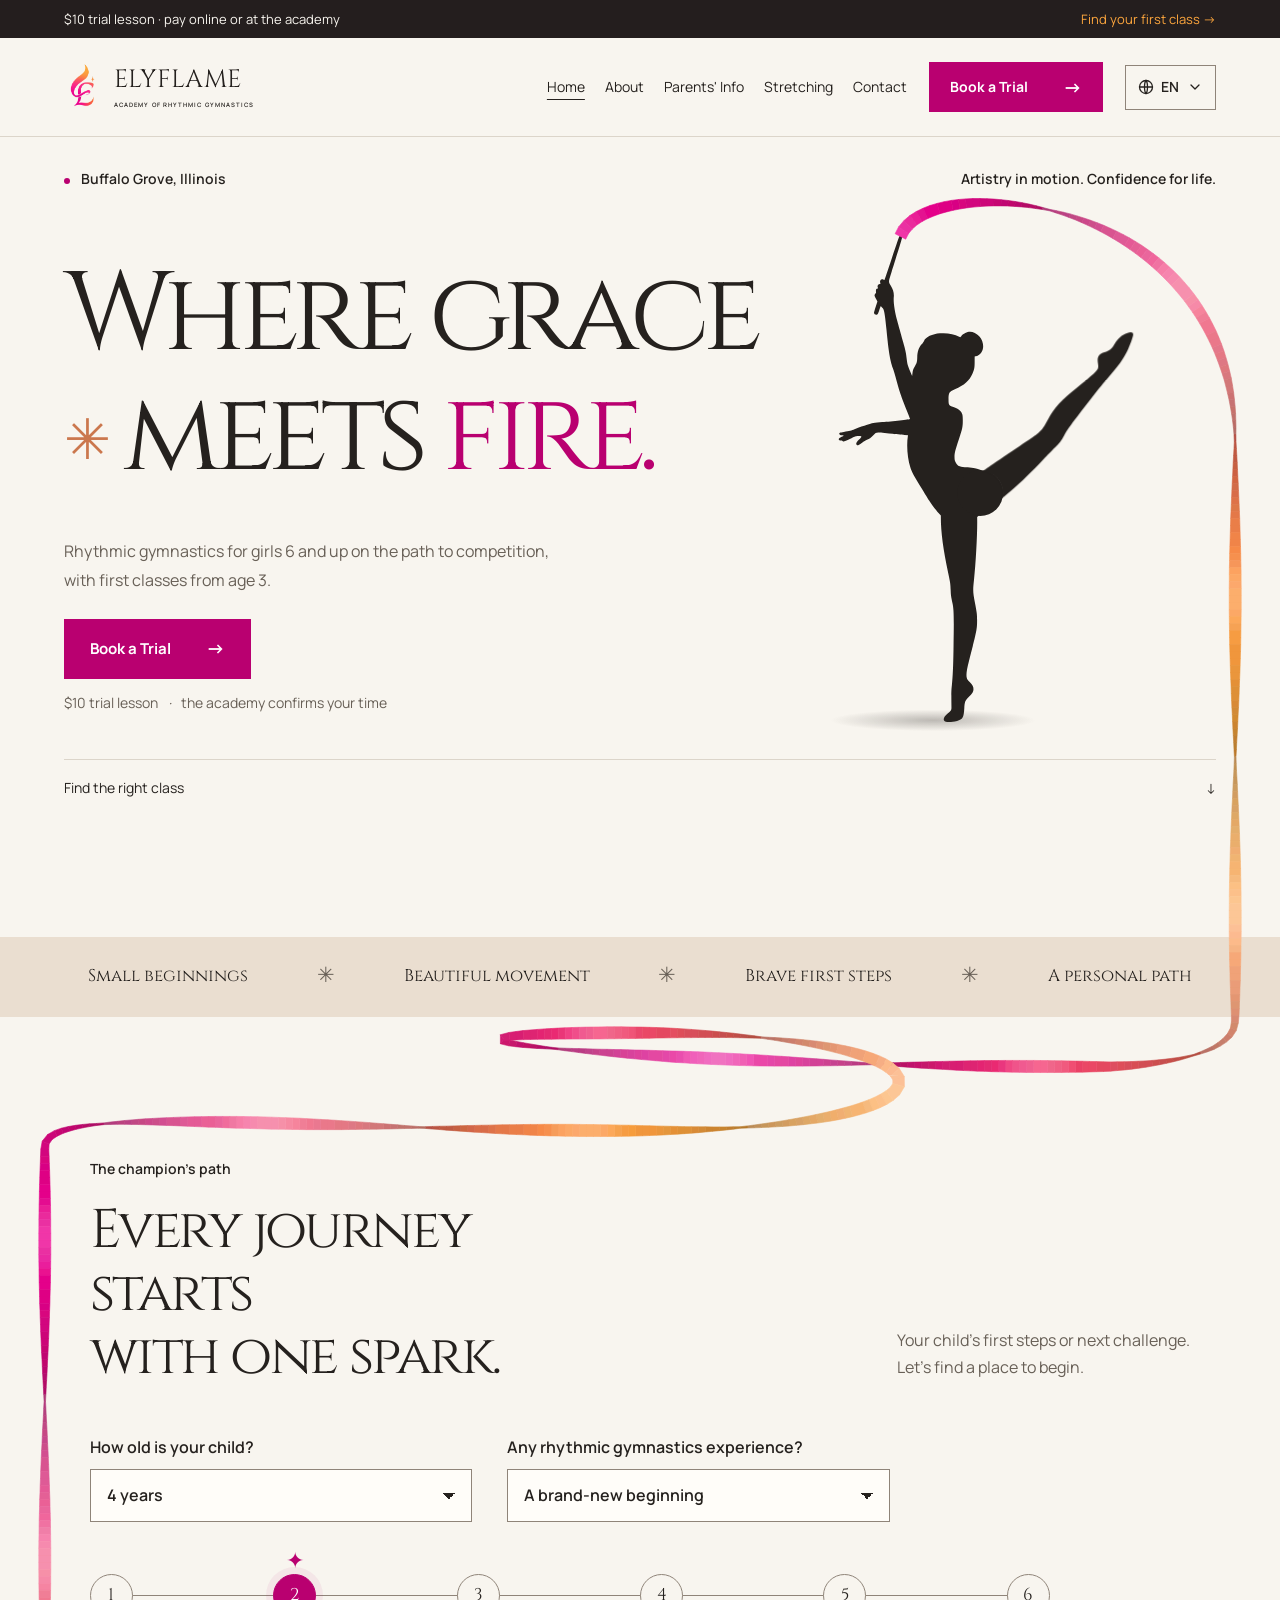
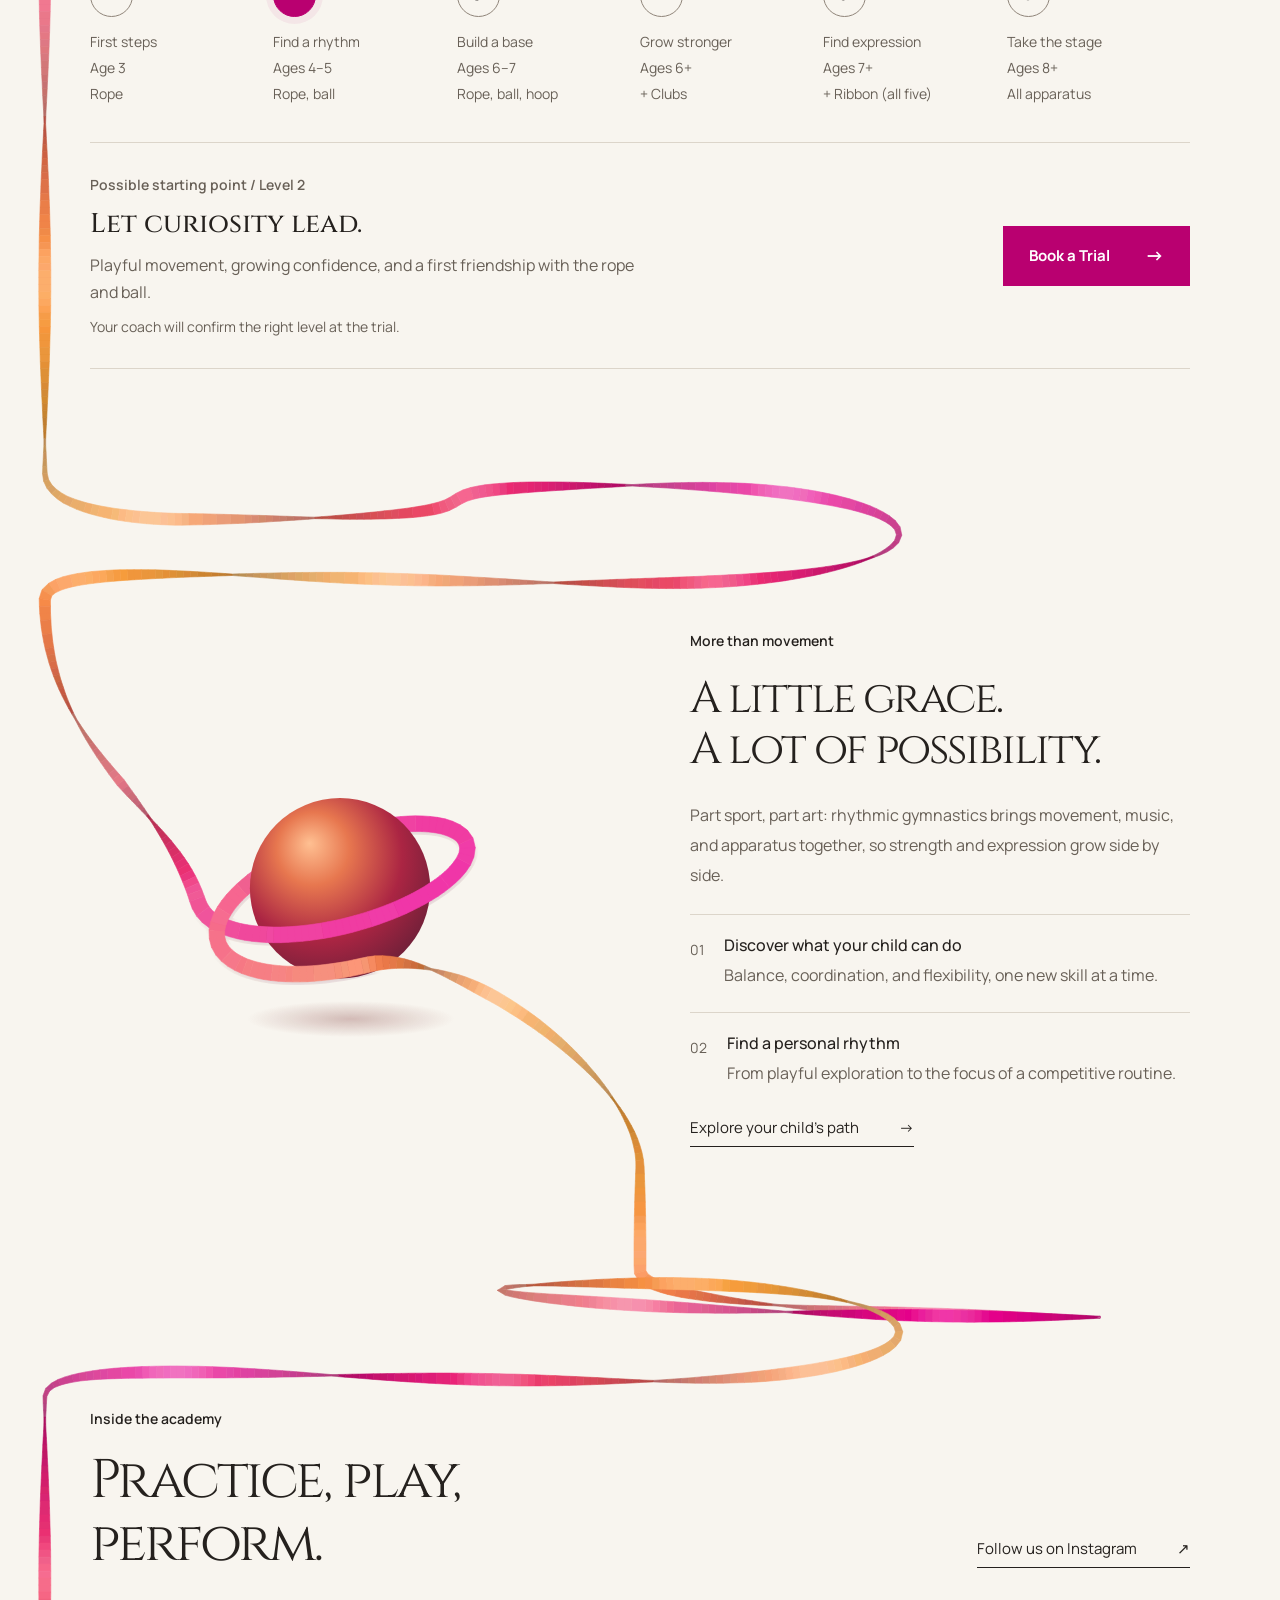
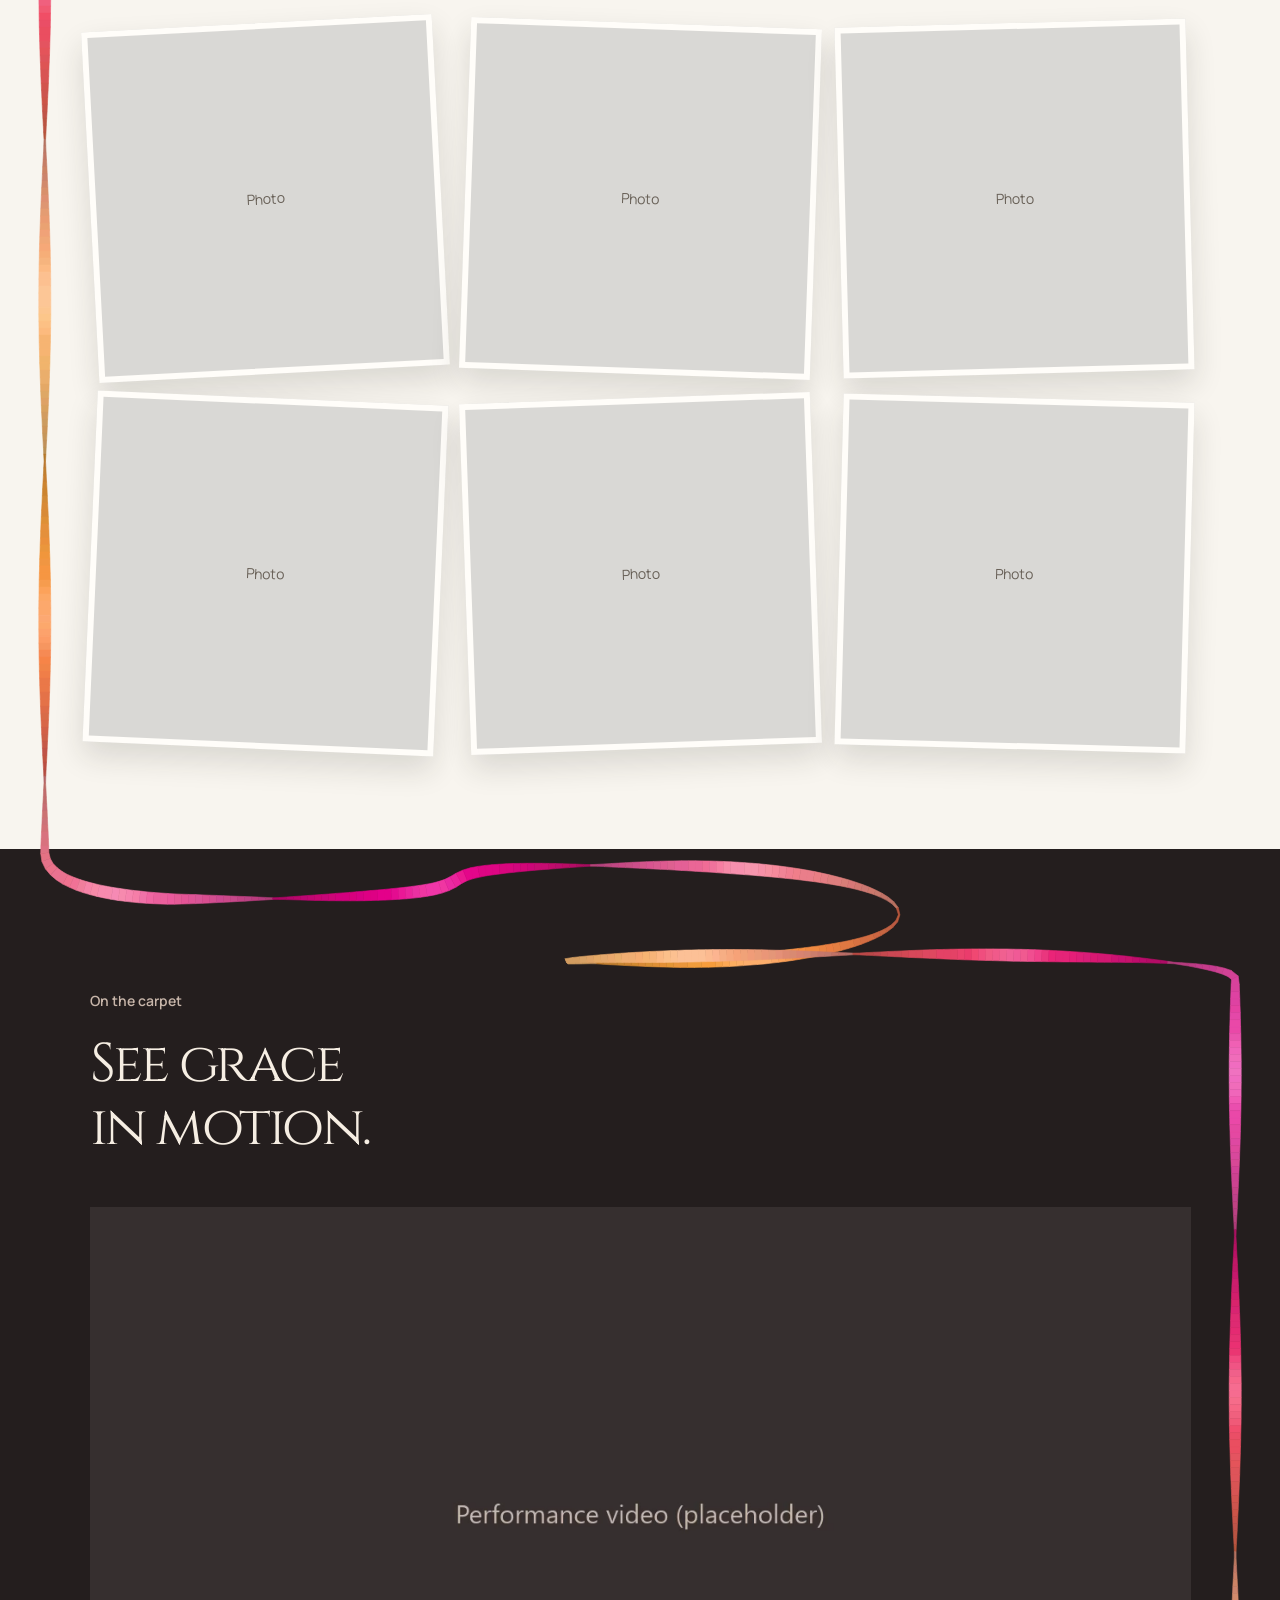
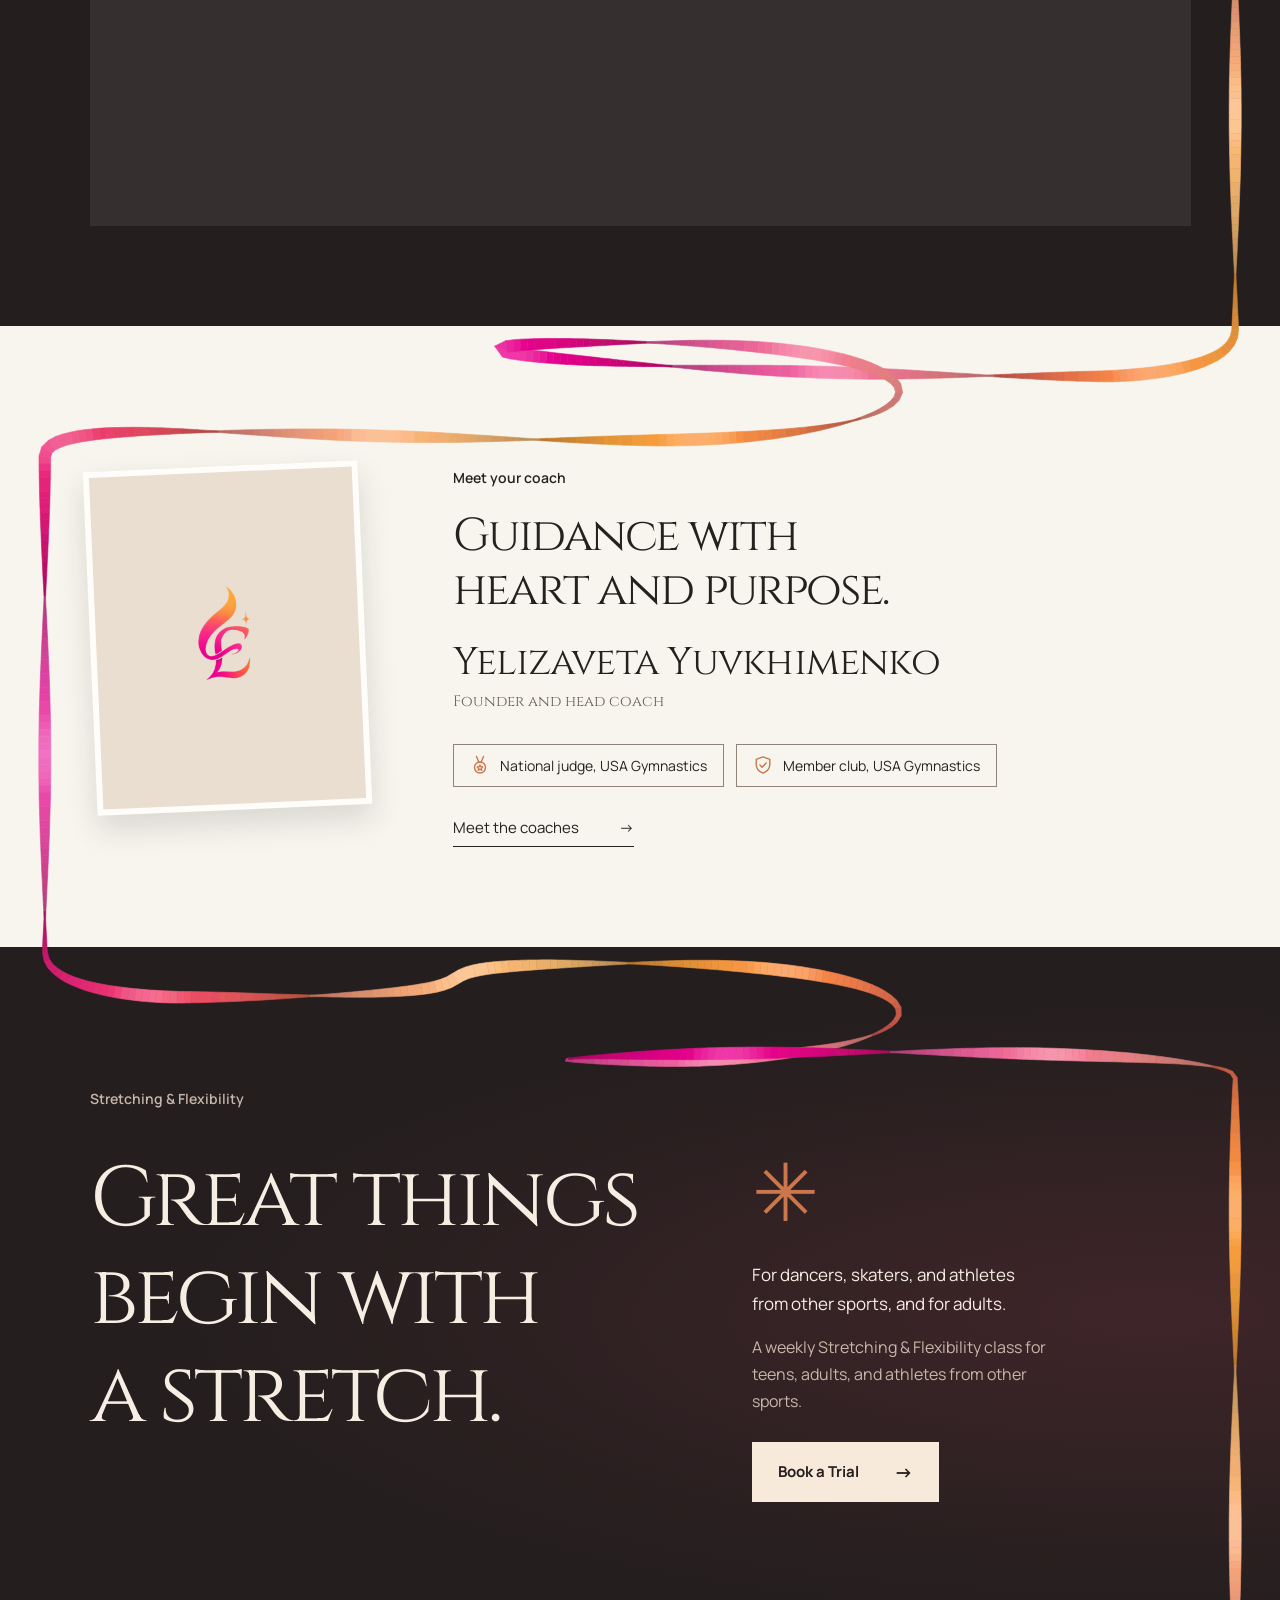
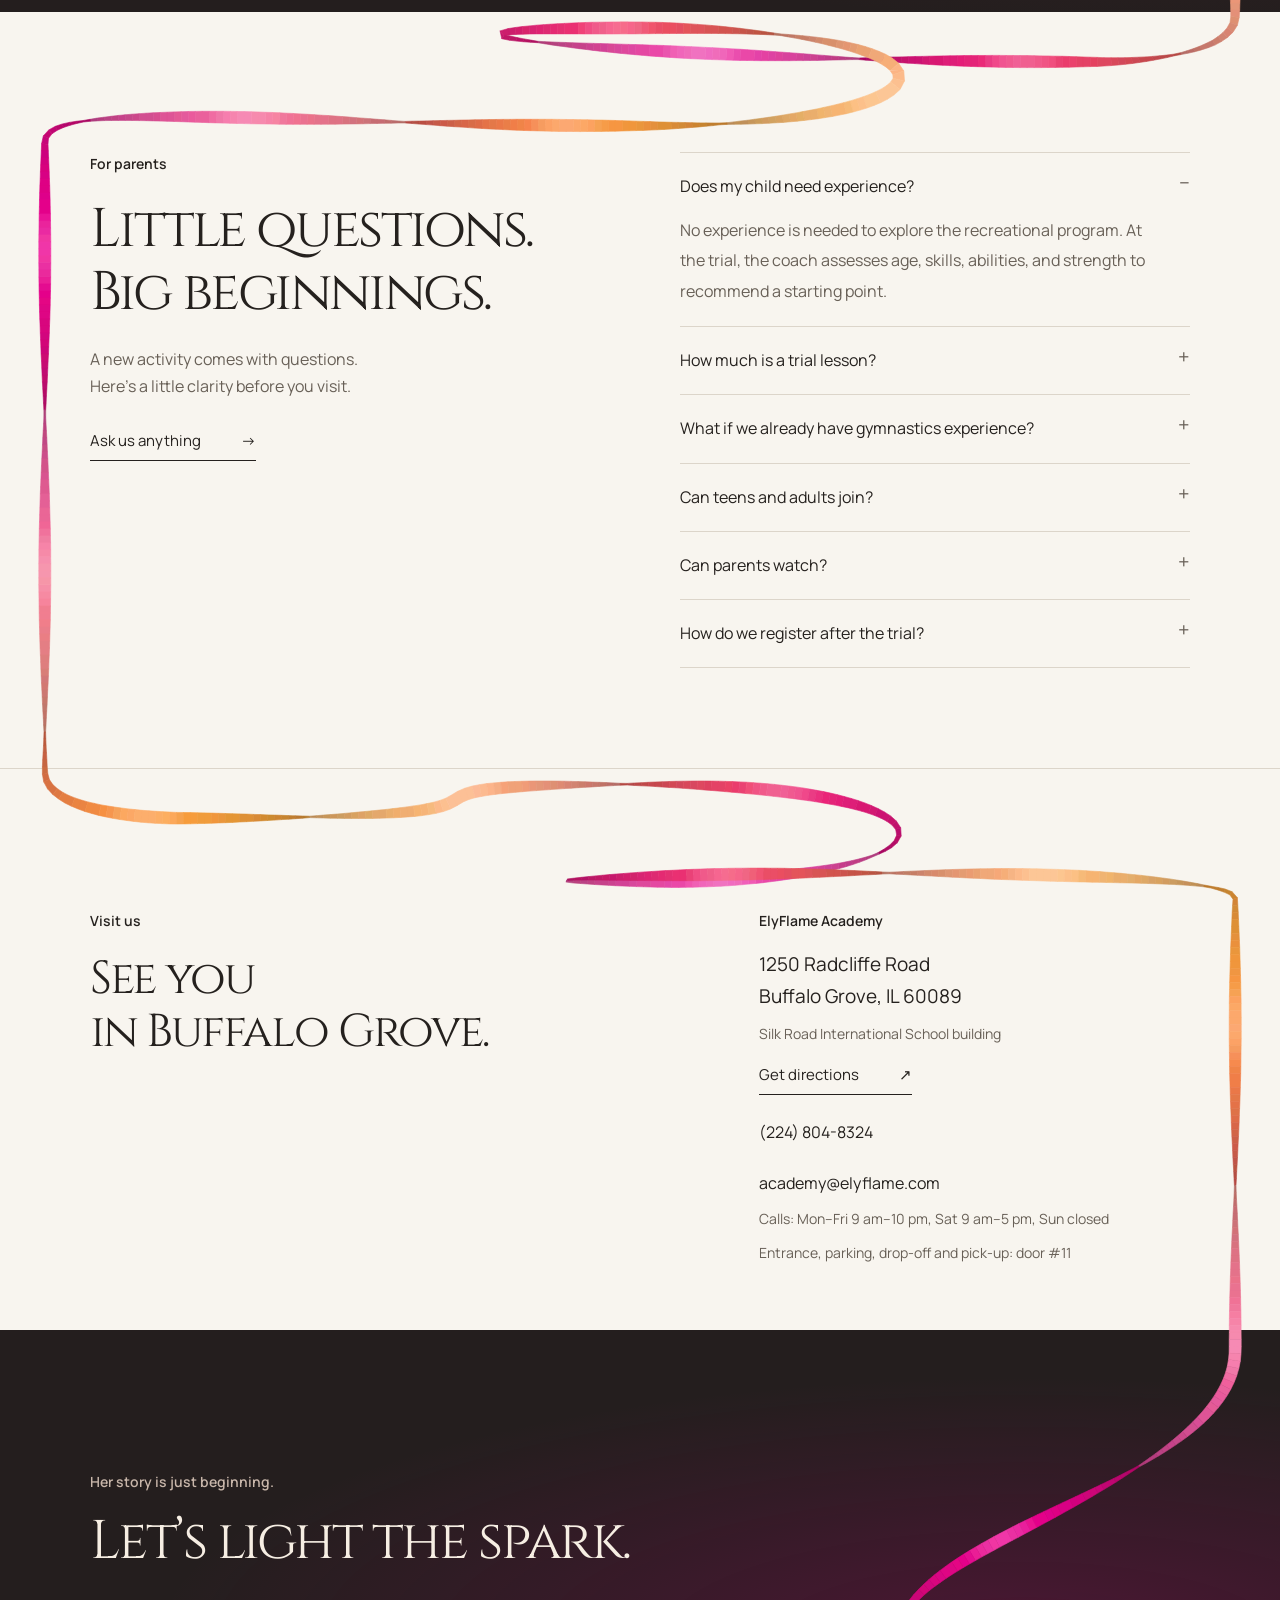
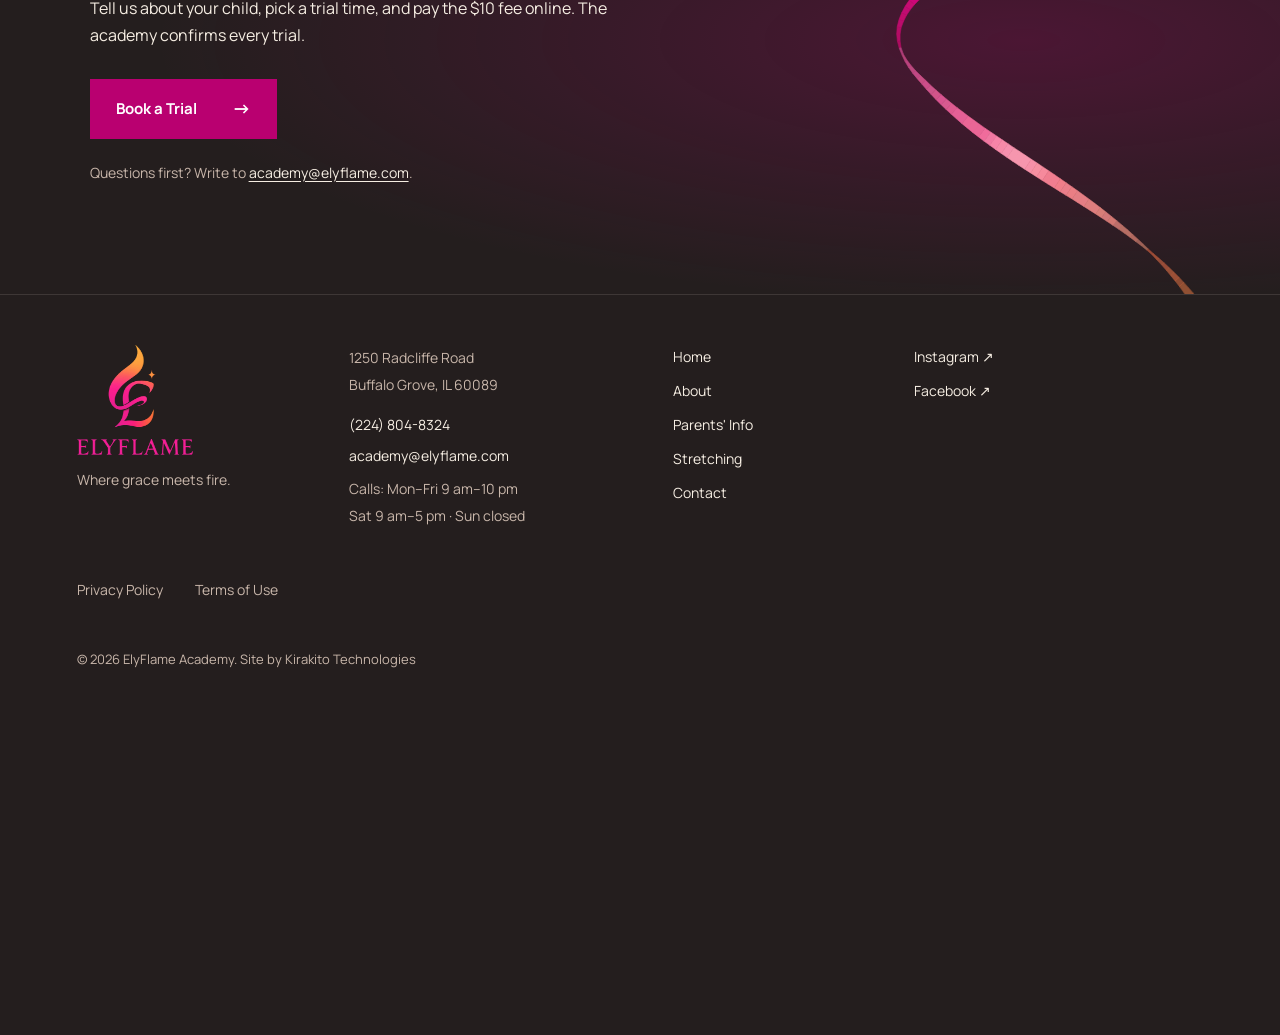
==== commit bef8353c: "feat: founder block with the draft name, role and bio, a quote placeholder, a capped portrait and a " ====
--- a/index.html
+++ b/index.html
@@ -88,11 +88,11 @@
 </section>
 <section class="section coaches coaches-preview" id="coaches" data-requires-content>
  <div class="founder">
-  <div class="founder-head"><p class="eyebrow">Our coaches</p><h2>Guidance with<br><em>heart and purpose.</em></h2></div>
+  <div class="founder-head"><p class="eyebrow">Meet your coach</p><h2>Guidance with<br><em>heart and purpose.</em></h2></div>
   <div class="founder-photo is-empty" role="img" aria-label="Placeholder for the founder’s portrait"></div>
   <div class="founder-body">
-   <h3 class="founder-name">[Founder name]</h3>
-   <p class="founder-role">Founder</p>
+   <h3 class="founder-name">Yelizaveta Yuvkhimenko</h3>
+   <p class="founder-role">Founder and head coach</p>
    <ul class="badges" aria-label="Credentials"><li><svg viewBox="0 0 20 20" aria-hidden="true" focusable="false"><path d="M6.5 1.5 9 7.5M13.5 1.5 11 7.5"/><circle cx="10" cy="12.5" r="5.5"/><path d="m10 10 .9 1.7 1.9.3-1.4 1.3.3 1.9-1.7-.9-1.7.9.3-1.9-1.4-1.3 1.9-.3z"/></svg>National judge, USA Gymnastics</li><li><svg viewBox="0 0 20 20" aria-hidden="true" focusable="false"><path d="M10 1.8 16.8 4.3v4.9c0 4.3-2.9 7.4-6.8 9-3.9-1.6-6.8-4.7-6.8-9V4.3z"/><path d="m6.9 10 2.2 2.2 4.1-4.3"/></svg>Member club, USA Gymnastics</li></ul>
    <a class="text-link" href="about/#coaches">Meet the coaches <span aria-hidden="true">→</span></a>
   </div>
--- a/site.css
+++ b/site.css
@@ -63,7 +63,7 @@
 #experience-note{margin-top:14px;color:var(--pink-deep)}
 /* Coaches: the founder as "portrait + text" (portrait 40% of the block), then the team grid. The team cards come from
    the #team-data array (site.js); the block stays hidden while the array is empty. */
-.founder{display:grid;grid-template-columns:40% 1fr;grid-template-rows:auto 1fr;grid-template-areas:"photo head" "photo body";column-gap:7%;align-items:start}
+.founder{display:grid;grid-template-columns:min(40%,520px) 1fr;grid-template-rows:auto 1fr;grid-template-areas:"photo head" "photo body";column-gap:7%;align-items:start}
 .founder-head{grid-area:head}
 .founder-head h2{margin-top:20px}
 .founder-photo{grid-area:photo;aspect-ratio:4/5;display:grid;place-items:center;background:var(--sand)}
@@ -315,6 +315,11 @@
 .gallery-grid li:nth-child(6n){--tilt:1.5deg;--i:5}
 @media(hover:hover){.gallery-grid li:hover{rotate:0deg;translate:0 -6px;position:relative;z-index:1}}
 .photo-slot,.gallery-grid img{display:grid;place-items:center;width:100%;aspect-ratio:1;object-fit:cover;background:var(--placeholder);color:var(--ink-muted);font-size:14px;border:6px solid var(--paper-raised);box-shadow:0 14px 30px color-mix(in srgb,var(--ink) 14%,transparent)}
+/* The founder block: on desktop the text sits at the bottom of the portrait, so the badges line up with its lower edge and
+   the right column reads as tall as the portrait; the portrait stops growing at 520 px (420 px on Home). */
+@media(min-width:761px){.founder-body{align-self:end}}
+.founder-quote{margin:22px 0 0;font-family:var(--display);font-size:22px;line-height:1.4;color:var(--ink);max-width:520px}
+.founder-quote p::before{content:"\2733";color:var(--decor);font-size:.7em;margin-right:.45em;vertical-align:.15em}
 /* The founder's portrait gets the same frame, tilt, hover and pop-in as the gallery. */
 .founder-photo{border:6px solid var(--paper-raised);box-shadow:0 14px 30px color-mix(in srgb,var(--ink) 14%,transparent);--tilt:-2.5deg;--i:0;rotate:var(--tilt);transition:rotate .35s cubic-bezier(.3,1.4,.5,1),translate .35s cubic-bezier(.3,1.4,.5,1)}
 @media(hover:hover){.founder-photo:hover{rotate:0deg;translate:0 -6px}}
@@ -410,9 +415,10 @@
 .about-section-heading>p:not(.eyebrow){max-width:510px}
 .apparatus-lineup{display:grid;grid-template-columns:repeat(5,minmax(0,1fr));list-style:none;padding:0;margin:60px 0 40px;gap:24px}
 .apparatus-lineup li{min-width:0}
-.apparatus-lineup svg{width:100%;height:190px;fill:none;stroke:var(--decor);stroke-width:3;stroke-linecap:round;stroke-linejoin:round}
-.apparatus-lineup .apparatus-ball{fill:var(--decor-soft);stroke:var(--decor)}
-.apparatus-lineup .apparatus-echo{stroke-width:1;opacity:.6}
+/* Each apparatus is shown by one of the footer girls (assets/gymnast/team.svg), feet on one floor; the ribbon girl's
+   satin ribbon is painted by site.js (paintSatin) from her stick tip. */
+.apparatus-lineup svg{display:block;width:100%;height:190px;overflow:visible}
+.apparatus-kid use{fill:var(--ink)}
 .apparatus-lineup h3{margin:18px 0 8px}
 .apparatus-lineup p{font-size:16px;max-width:170px}
 .movement-notes{display:flex;flex-wrap:wrap;justify-content:space-between;gap:16px 32px;border-top:1px solid var(--line-strong);padding-top:24px}
@@ -433,7 +439,7 @@
 .coach-certificates{margin-top:36px;max-width:620px;font-size:16px}
 .team-list li:only-child{grid-template-rows:1fr auto auto auto auto 1fr}
 .team-list li:only-child .coach-bio{grid-row:5}
-.coaches-preview .founder{grid-template-columns:25% 1fr;column-gap:8%}
+.coaches-preview .founder{grid-template-columns:min(25%,420px) 1fr;column-gap:8%}
 .coaches-preview .founder-head h2{font-size:clamp(32px,3.6vw,52px)}
 .coaches-preview .founder-body{margin-top:24px}
 .coaches-preview .text-link{display:inline-flex;margin-top:28px}
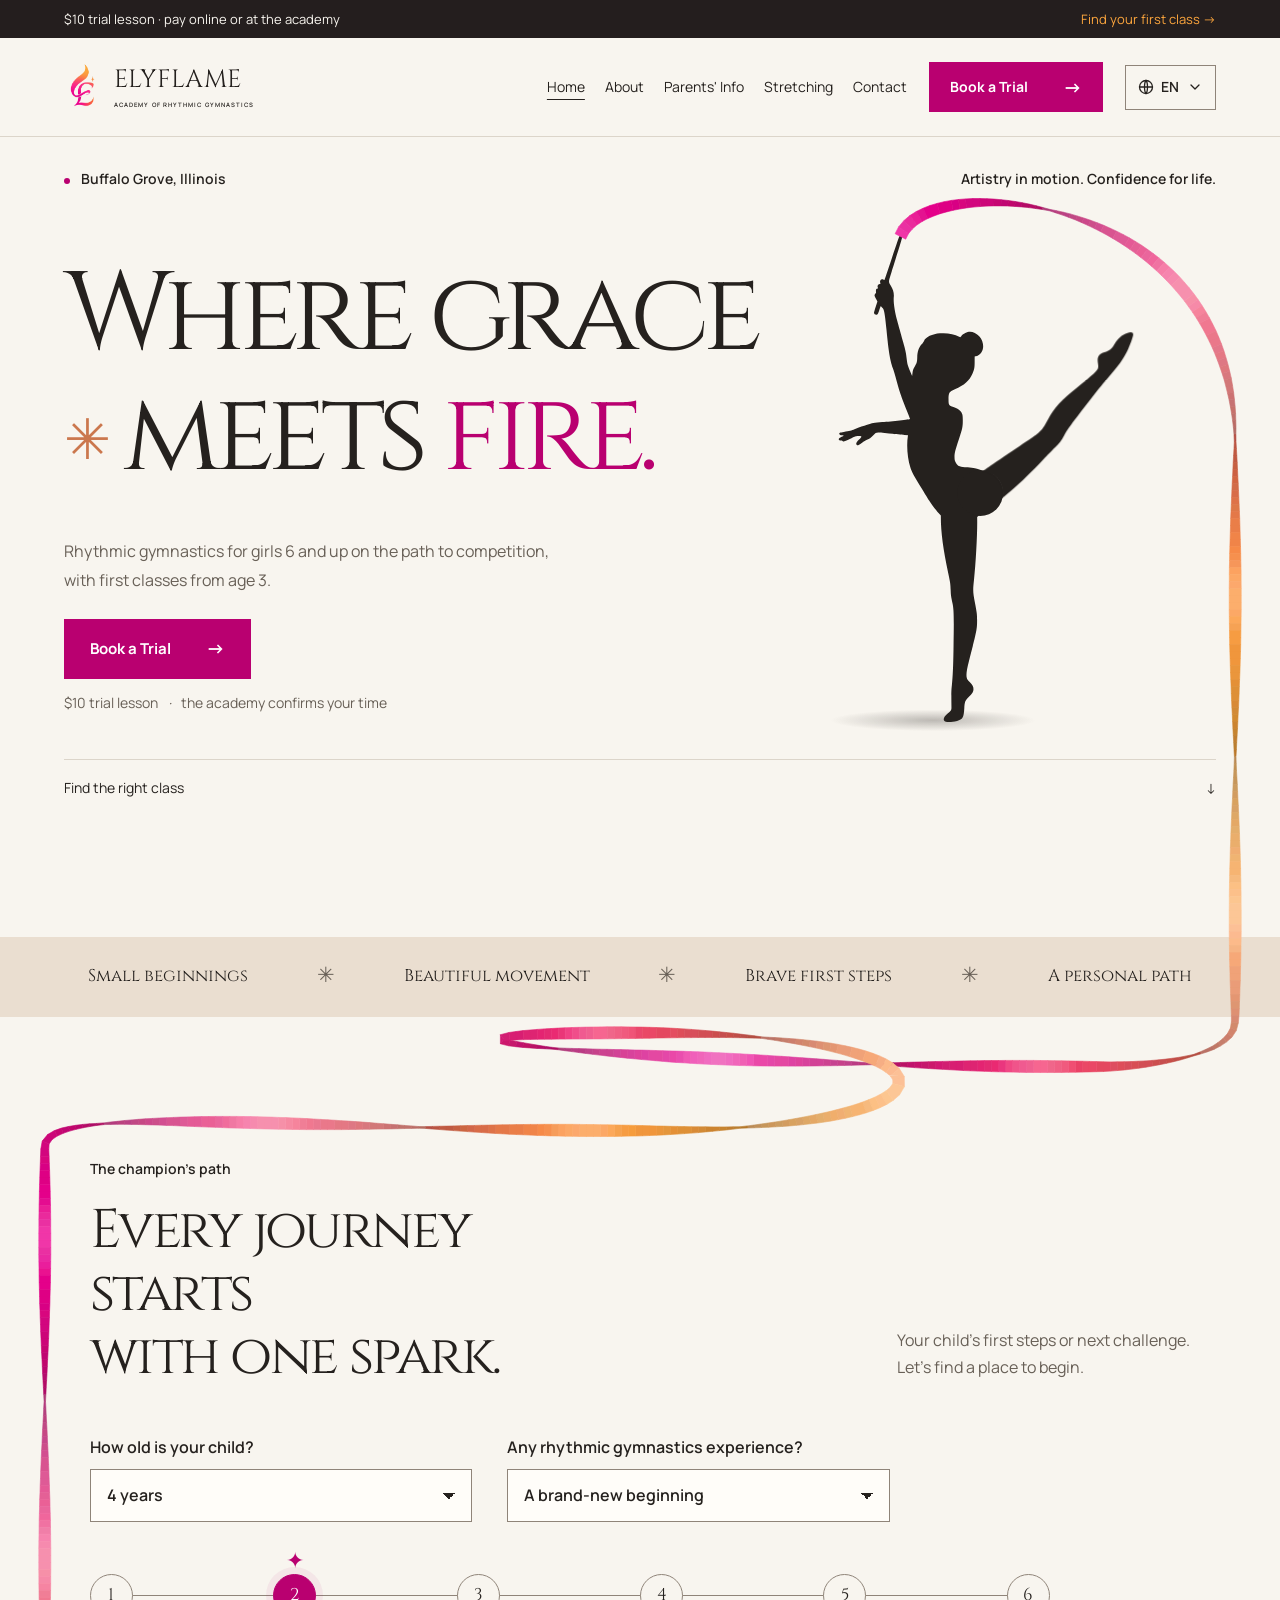
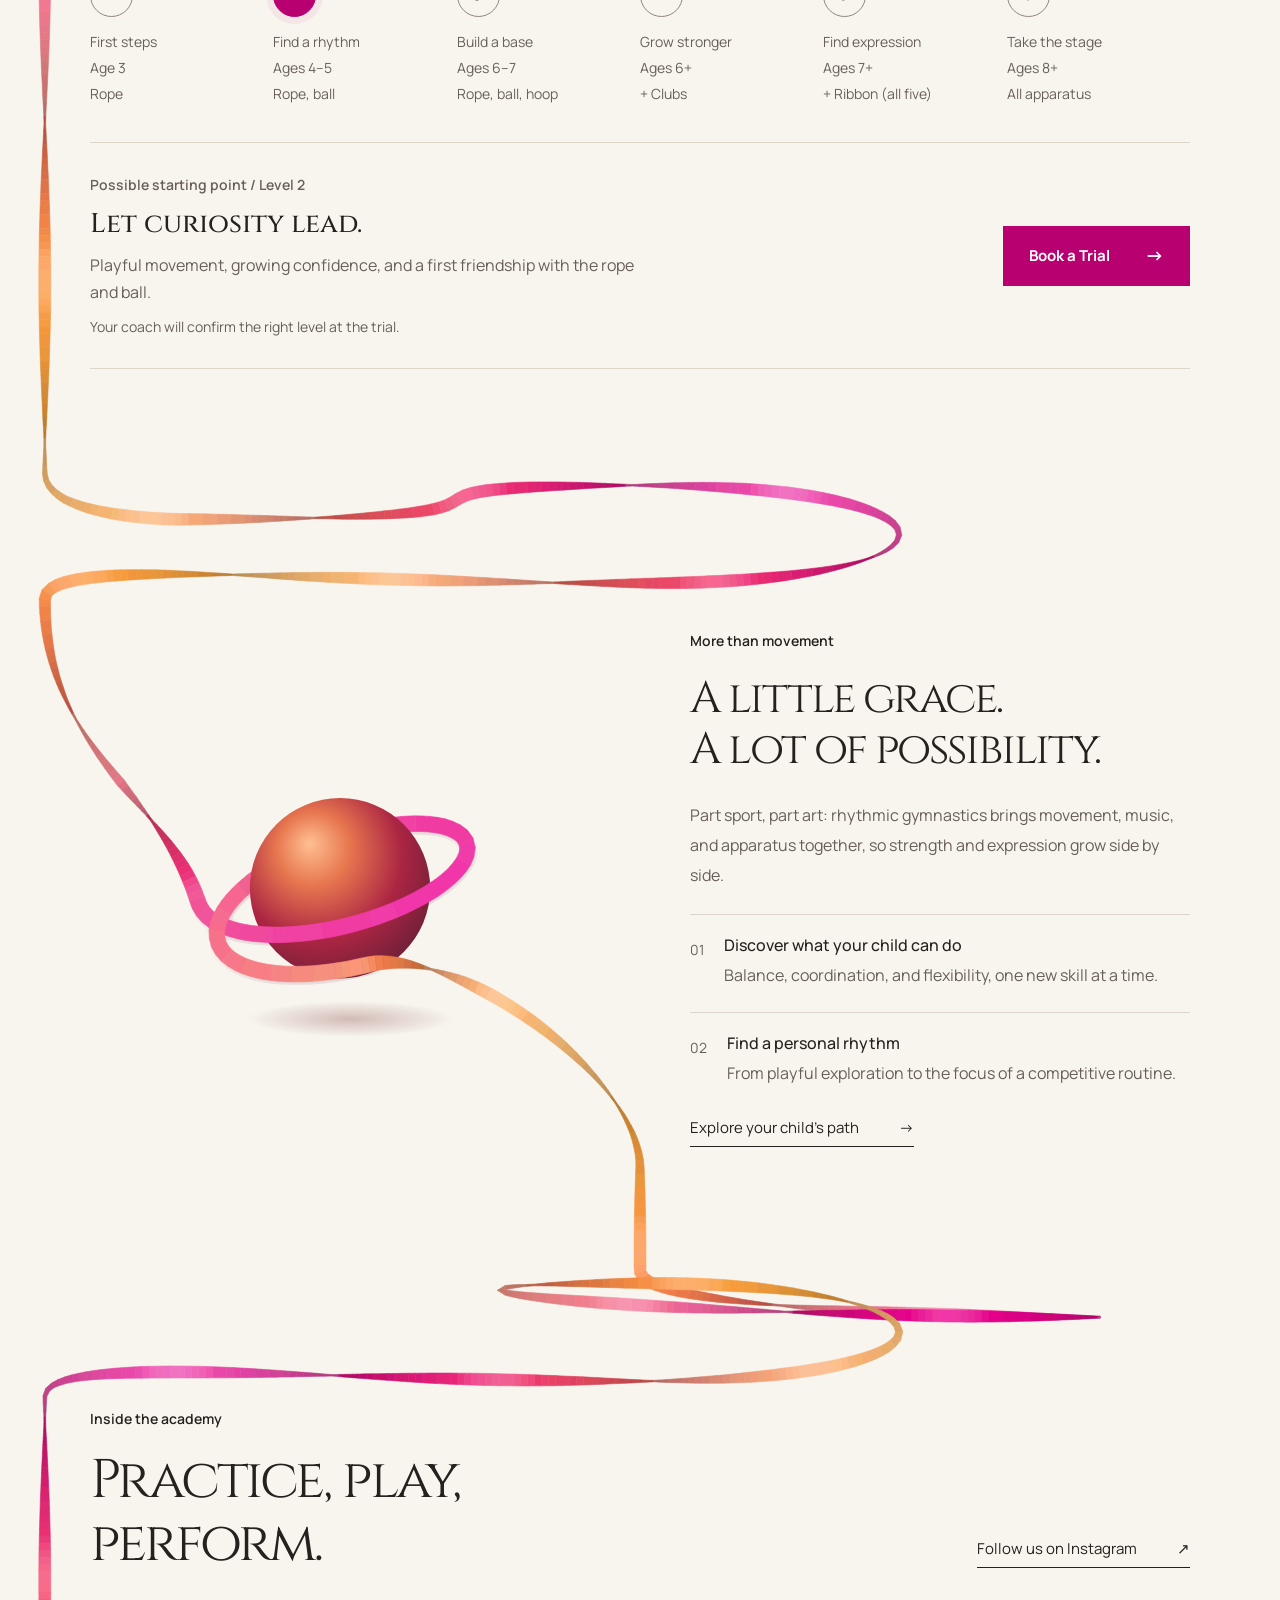
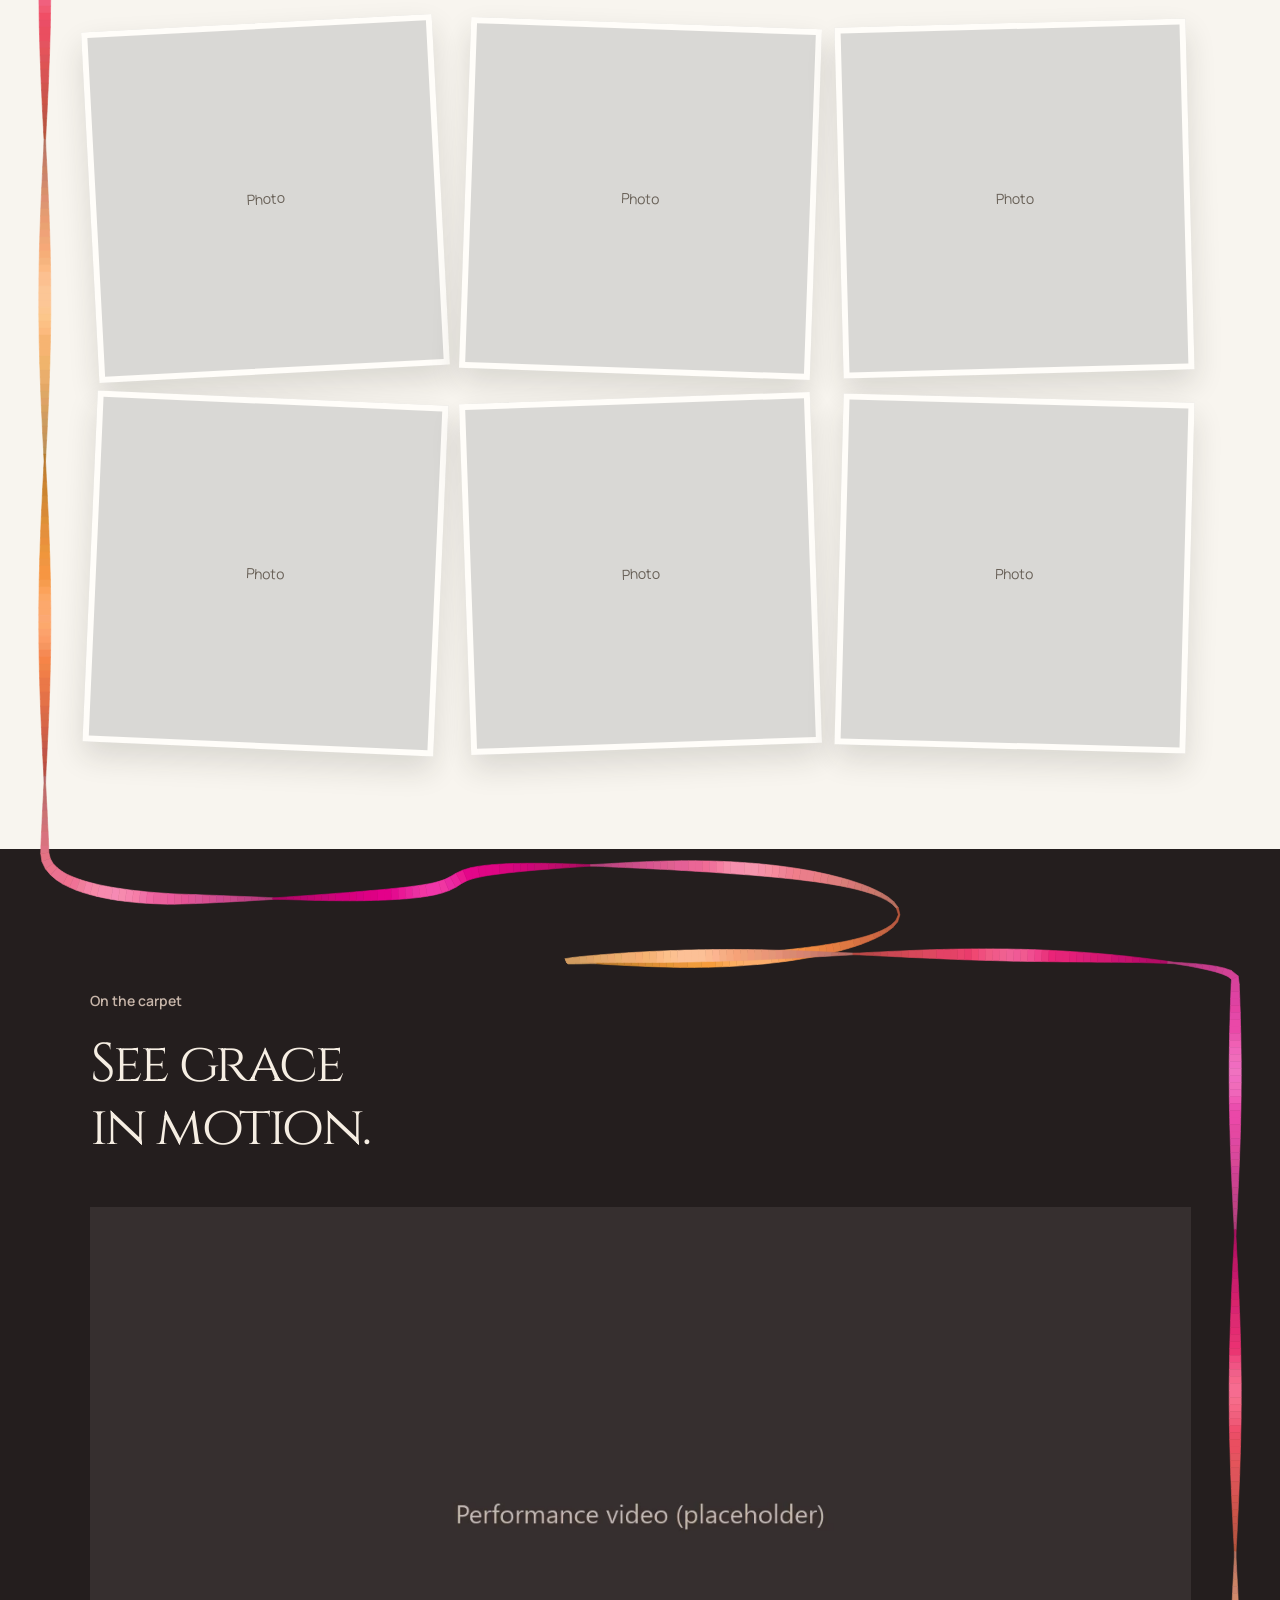
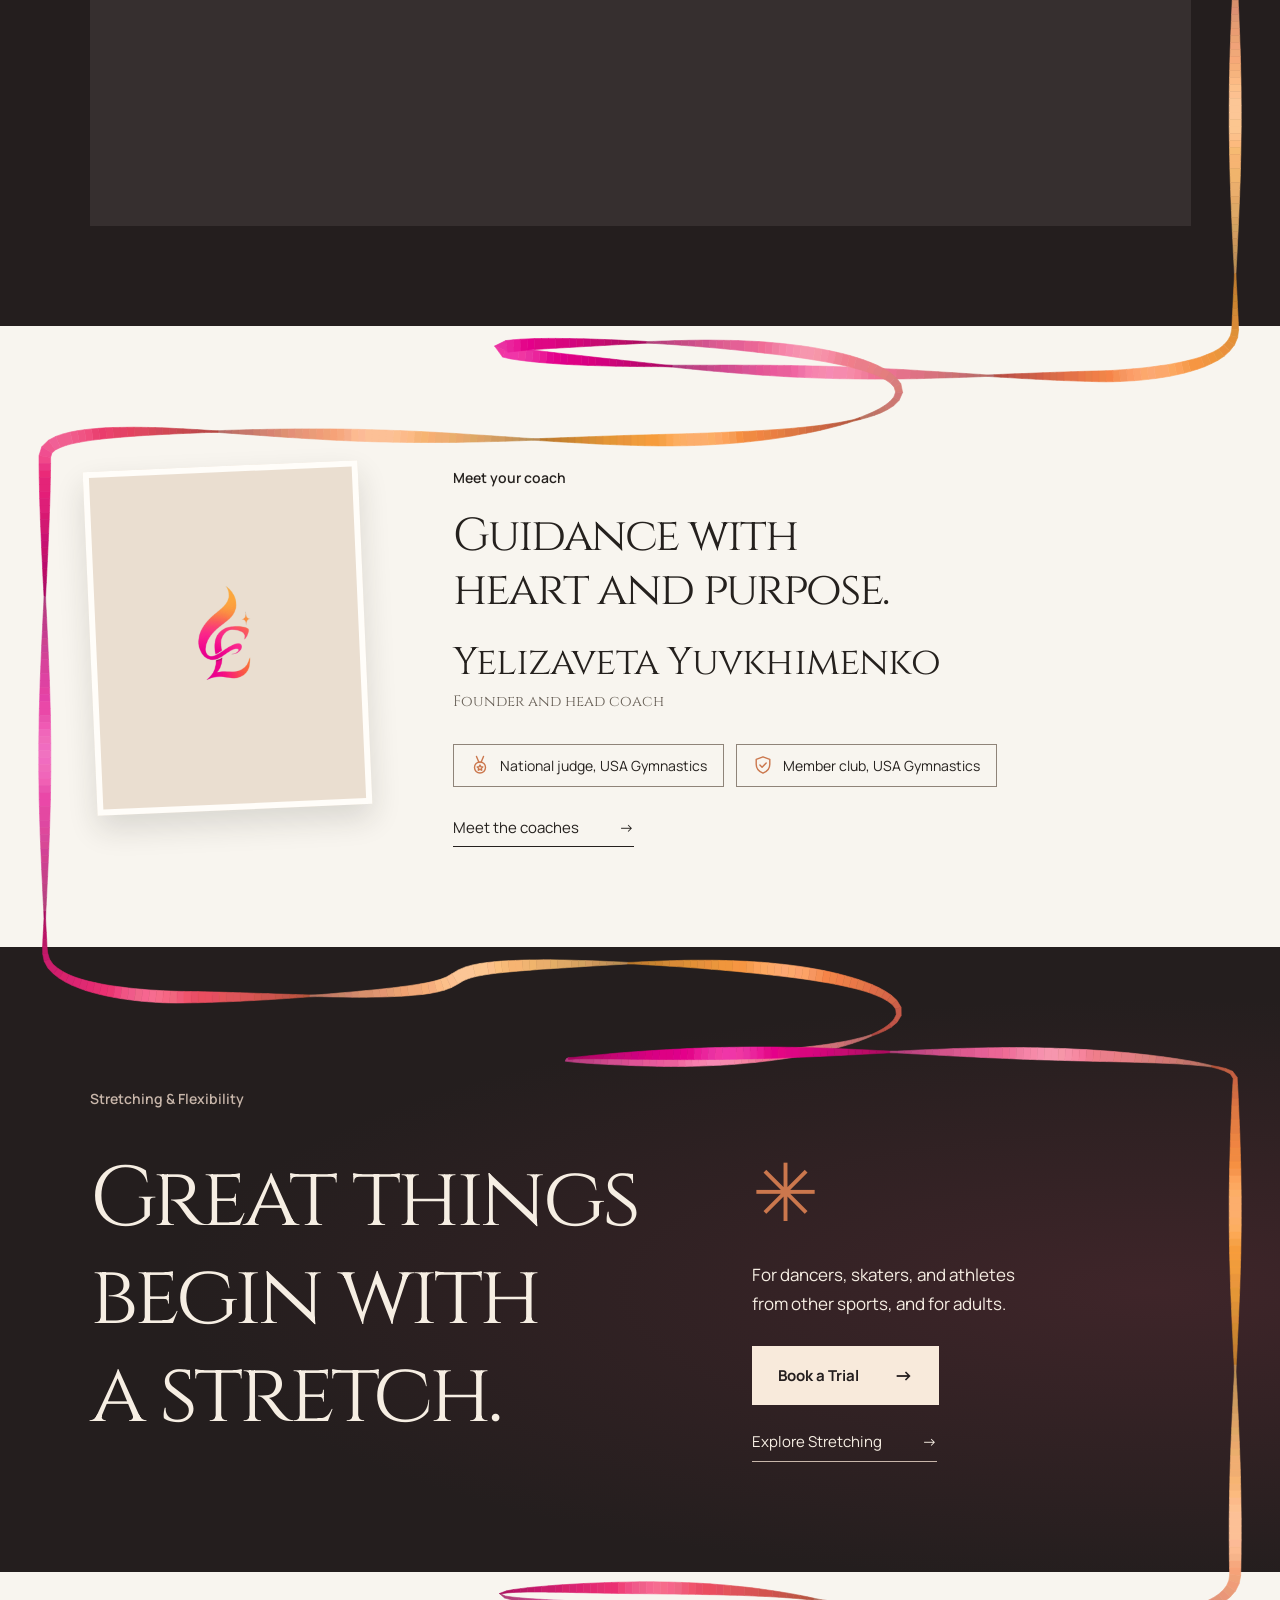
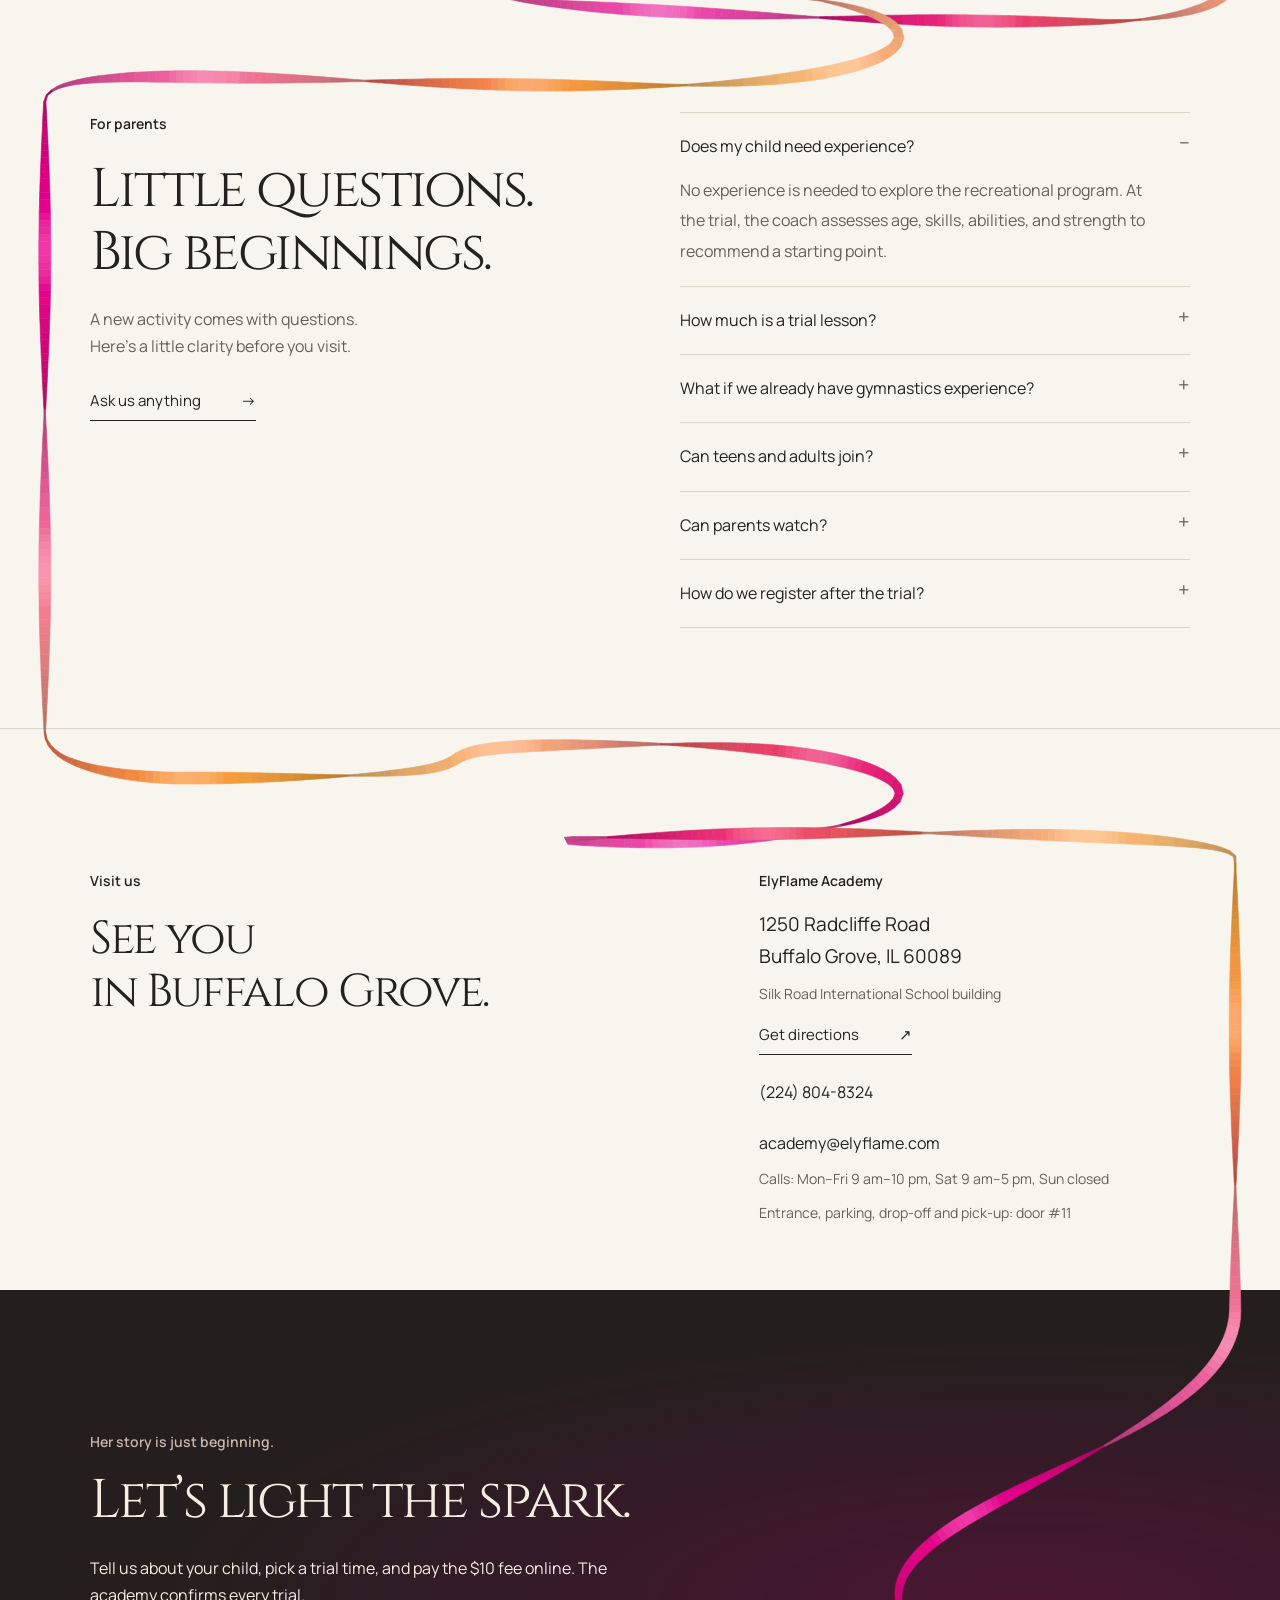
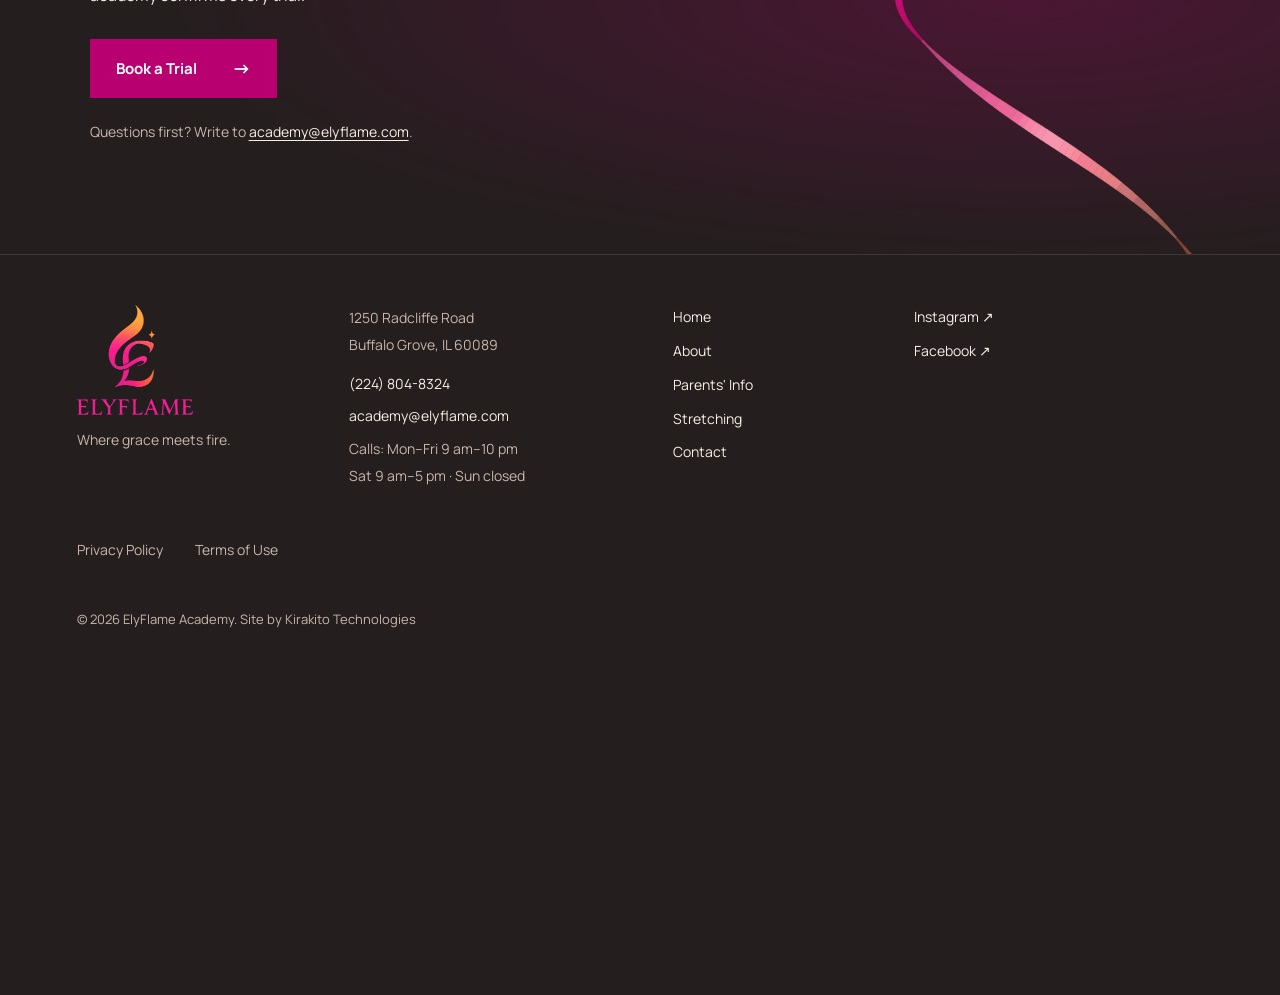
==== commit e288dd77: "feat: add multilingual Stretching page and program-aware trial links" ====
--- a/index.html
+++ b/index.html
@@ -18,7 +18,7 @@
 <header class="header">
   <a class="brand" href="#" aria-label="ElyFlame Academy home"><img src="assets/brand/Just_Logo__no_background_.png" width="40" height="47" alt=""><span translate="no"><span>ELYFLAME</span><small>ACADEMY OF RHYTHMIC GYMNASTICS</small></span></a>
   <button class="menu-toggle" aria-expanded="false" aria-controls="navigation" aria-label="Menu"><span class="burger" aria-hidden="true"></span></button>
-  <nav id="navigation" aria-label="Main navigation"><a href="#home" aria-current="true">Home</a><a href="about/">About</a><a href="#parents">Parents' Info</a><a href="#stretching">Stretching</a><a href="#contact">Contact</a><div class="lang-pills" role="group" aria-label="Language" translate="no"><a href="./" hreflang="en" lang="en" aria-current="page">EN</a><a href="ru/" hreflang="ru" lang="ru">RU</a><a href="uk/" hreflang="uk" lang="uk">UA</a></div></nav>
+  <nav id="navigation" aria-label="Main navigation"><a href="#home" aria-current="true">Home</a><a href="about/">About</a><a href="#parents">Parents' Info</a><a href="stretching/">Stretching</a><a href="#contact">Contact</a><div class="lang-pills" role="group" aria-label="Language" translate="no"><a href="./" hreflang="en" lang="en" aria-current="page">EN</a><a href="ru/" hreflang="ru" lang="ru">RU</a><a href="uk/" hreflang="uk" lang="uk">UA</a></div></nav>
   <a class="button header-cta" href="#trial">Book a Trial <span aria-hidden="true">→</span></a>
   <details class="lang-menu" translate="no"><summary aria-label="Language: EN"><svg class="lang-icon" viewBox="0 0 16 16" aria-hidden="true" focusable="false"><circle cx="8" cy="8" r="6.5"/><path d="M1.5 8h13M8 1.5c2 2.2 2 10.8 0 13M8 1.5c-2 2.2-2 10.8 0 13"/></svg>EN<svg class="lang-chevron" viewBox="0 0 16 16" aria-hidden="true" focusable="false"><path d="m4 6 4 4 4-4"/></svg></summary><ul><li><a href="./" hreflang="en" lang="en" aria-current="page">English</a></li><li><a href="ru/" hreflang="ru" lang="ru">Русский</a></li><li><a href="uk/" hreflang="uk" lang="uk">Українська</a></li></ul></details>
 </header>
@@ -98,7 +98,7 @@
   </div>
  </div>
 </section>
-<section class="stage section" id="stretching"><p class="eyebrow">Stretching &amp; Flexibility</p><div class="stage-main"><h2>Great things<br>begin with<br><em>a stretch.</em></h2><div><span class="stage-symbol" aria-hidden="true">✳</span><p>For dancers, skaters, and athletes from other sports, and for adults.</p><p class="muted">A weekly Stretching &amp; Flexibility class for teens, adults, and athletes from other sports.</p><a class="button button-light" href="#trial" data-program="Stretching & Flexibility">Book a Trial <span aria-hidden="true">→</span></a></div></div></section>
+<section class="stage section" id="stretching"><p class="eyebrow">Stretching &amp; Flexibility</p><div class="stage-main"><h2>Great things<br>begin with<br><em>a stretch.</em></h2><div><span class="stage-symbol" aria-hidden="true">✳</span><p>For dancers, skaters, and athletes from other sports, and for adults.</p><a class="button button-light" href="#trial" data-program="Stretching & Flexibility">Book a Trial <span aria-hidden="true">→</span></a><a class="text-link preview-link" href="stretching/">Explore Stretching <span aria-hidden="true">→</span></a></div></div></section>
 <section class="section parents" id="parents"><div><p class="eyebrow">For parents</p><h2>Little questions.<br><em>Big beginnings.</em></h2><p>A new activity comes with questions.<br>Here’s a little clarity before you visit.</p><a class="text-link" href="mailto:academy@elyflame.com">Ask us anything <span aria-hidden="true">→</span></a></div><div class="faq"><details open><summary>Does my child need experience?</summary><p>No experience is needed to explore the recreational program. At the trial, the coach assesses age, skills, abilities, and strength to recommend a starting point.</p></details><details><summary>How much is a trial lesson?</summary><p>The trial lesson is $10. You can pay online when you book, or at the academy.</p></details><details><summary>What if we already have gymnastics experience?</summary><p>Tell us about your child&#8217;s previous rhythmic gymnastics training when you get in touch. The trial helps the coach assess the right program and level.</p></details><details><summary>Can teens and adults join?</summary><p>Yes. Stretching &amp; Flexibility is a weekly class open to teens, adults, and athletes from other sports.</p></details><details><summary>Can parents watch?</summary><p>Yes, you are welcome to watch the trial lesson. Regular practices are closed to parents, except open practices.</p></details><details><summary>How do we register after the trial?</summary><p>After the trial, the Head Coach sends you the registration form. Your child can join practice once the form is complete and the first payment is made.</p></details></div></section>
 <section class="contact section" id="contact"><div><p class="eyebrow">Visit us</p><h2>See you<br><em>in Buffalo Grove.</em></h2></div><div class="contact-info"><p class="eyebrow">ElyFlame Academy</p><p class="address" translate="no">1250 Radcliffe Road<br>Buffalo Grove, IL 60089</p><p class="visit-note">Silk Road International School building</p><a class="text-link" href="https://www.google.com/maps/search/?api=1&query=1250+Radcliffe+Rd+Buffalo+Grove+IL+60089" target="_blank" rel="noopener">Get directions <span aria-hidden="true">↗</span></a><a class="email" href="tel:+12248048324">(224) 804-8324</a><a class="email" href="mailto:academy@elyflame.com">academy@elyflame.com</a><p class="visit-note">Calls: Mon–Fri 9 am–10 pm, Sat 9 am–5 pm, Sun closed</p><p class="visit-note">Entrance, parking, drop-off and pick-up: door #11</p></div></section>
 <section class="closing" id="closing"><p class="eyebrow">Her story is just beginning.</p><h2>Let’s light <em>the spark.</em></h2><p>Tell us about your child, pick a trial time, and pay the $10 fee online. The academy confirms every trial.</p><a class="button" href="#trial">Book a Trial <span aria-hidden="true">→</span></a><p class="closing-note">Questions first? Write to <a href="mailto:academy@elyflame.com">academy@elyflame.com</a>.</p></section>
@@ -138,7 +138,7 @@
 <footer class="site-footer">
  <div class="footer-identity"><a href="#home"><img class="footer-logo" src="assets/brand/Logo_dark.jpg" alt="ElyFlame Academy of Rhythmic Gymnastics" width="160" height="160"></a><p>Where grace meets fire.</p></div>
  <div class="footer-contact"><p translate="no">1250 Radcliffe Road<br>Buffalo Grove, IL 60089</p><a href="tel:+12248048324">(224) 804-8324</a><a href="mailto:academy@elyflame.com">academy@elyflame.com</a><p>Calls: Mon–Fri 9 am–10 pm<br>Sat 9 am–5 pm · Sun closed</p></div>
- <nav aria-label="Footer navigation"><a href="#home">Home</a><a href="about/">About</a><a href="#parents">Parents' Info</a><a href="#stretching">Stretching</a><a href="#contact">Contact</a></nav>
+ <nav aria-label="Footer navigation"><a href="#home">Home</a><a href="about/">About</a><a href="#parents">Parents' Info</a><a href="stretching/">Stretching</a><a href="#contact">Contact</a></nav>
  <div class="footer-social"><a href="https://www.instagram.com/elyflamerg_yuvkhimenko" target="_blank" rel="noopener">Instagram ↗</a><a href="https://www.facebook.com/profile.php?id=61573847340841" target="_blank" rel="noopener">Facebook ↗</a></div>
  <nav class="footer-legal" aria-label="Legal"><a href="/privacy">Privacy Policy</a><a href="/terms">Terms of Use</a></nav>
  <p class="copyright">© 2026 ElyFlame Academy. Site by Kirakito Technologies</p>
--- a/site.css
+++ b/site.css
@@ -502,3 +502,59 @@
  .gallery-grid li:hover,.founder-photo:hover{translate:none;rotate:var(--tilt)}
  .button:hover{transform:none}
 }
+
+/* Inner pages: shared editorial rhythm; each page keeps its own composition. */
+.info-page{font-size:16px}
+.info-page .section{padding:100px 7%}
+.info-page h1{font-size:clamp(48px,6.4vw,96px);line-height:1.1;letter-spacing:-.045em}
+.info-page h2{font-size:clamp(34px,4.2vw,62px)}
+.info-page h1 em,.info-page h2 em{color:inherit;font-style:normal}
+.info-page h3{font-family:var(--display);font-size:clamp(24px,2.2vw,32px);font-weight:400}
+.info-page .eyebrow{font-size:14px;letter-spacing:.04em;text-transform:none}
+.info-page p{font-size:16px}
+.info-page .inner-hero{padding-top:60px}
+.inner-hero h1{margin:24px 0 30px}
+.inner-hero p:not(.eyebrow){max-width:550px}
+.inner-hero .button{margin-top:32px}
+.inner-hero>*{min-width:0}
+.info-page .site-footer .copyright{font-size:14px}
+.inner-trial{display:grid;grid-template-columns:1.2fr 1fr;gap:40px 9%;align-items:center;background:var(--stage);color:var(--on-stage)}
+.inner-trial p{color:var(--on-stage-muted)}
+.inner-trial h2{margin-top:20px}
+.inner-trial .button{margin-top:28px}
+.inner-section-head h2{margin-top:20px}
+.editorial-list{display:grid;gap:32px;align-content:start}
+.editorial-list article+article{border-top:1px solid var(--line-strong);padding-top:28px}
+.editorial-list h3{margin-bottom:16px}
+.practical-list{margin:0}
+.practical-list>div{display:grid;grid-template-columns:1fr 1.4fr;gap:24px;padding:22px 0;border-top:1px solid var(--line-strong)}
+.practical-list dt{font-weight:600;font-size:16px}
+.practical-list dd{margin:0;color:var(--ink-muted);font-size:16px}
+.info-page .stretching-hero{background:var(--stage);color:var(--on-stage);display:grid;grid-template-columns:1.35fr 1fr;gap:48px 4%;padding-bottom:32px}
+.stretching-hero p{color:var(--on-stage-muted)}
+.stretch-study{align-self:center;max-width:500px}
+.stretch-study svg{display:block;width:100%;fill:none;stroke:var(--peach);stroke-width:2;stroke-linecap:round}
+.stretch-study .study-floor{stroke:var(--on-stage-muted);opacity:.45;stroke-width:1}
+.hero-footnote{grid-column:1/-1;border-top:1px solid color-mix(in srgb,var(--on-stage) 25%,transparent);padding-top:24px;display:flex;flex-wrap:wrap;justify-content:space-between;gap:16px 32px;font-size:15px}
+.hero-footnote>a{display:inline-flex;gap:24px}
+.hero-footnote>a:hover{color:var(--peach)}
+.audience-section{display:grid;grid-template-columns:1.2fr 1fr;gap:48px 9%}
+.stretching-details{background:var(--sand);display:grid;grid-template-columns:1.2fr 1fr;gap:48px 9%}
+.stretching-details h2{margin:20px 0 28px}
+.stretching-details>div>p{max-width:450px}
+.session-outline{margin:32px 0}
+.session-outline h3{margin-bottom:16px}
+.preview-link{display:flex;width:fit-content;margin-top:24px}
+.stage .preview-link{color:var(--on-stage);border-color:var(--on-stage-muted)}
+.stage .preview-link:hover{color:var(--peach)}
+@media(max-width:760px){
+ .info-page .section{padding:64px 7%}
+ .info-page .inner-hero{padding-top:36px}
+ .info-page h1{font-size:clamp(39px,10vw,64px)}
+ .info-page h2{font-size:clamp(31px,8vw,44px)}
+ .info-page .stretching-hero,.inner-trial,.audience-section,.stretching-details{grid-template-columns:1fr;gap:36px}
+ .stretch-study{width:70%;justify-self:end;max-width:340px;margin-block:-20px}
+ .hero-footnote{padding-top:20px}
+ .practical-list>div{grid-template-columns:1fr;gap:8px;padding:18px 0}
+ .inner-hero h1{margin:20px 0 24px}
+}
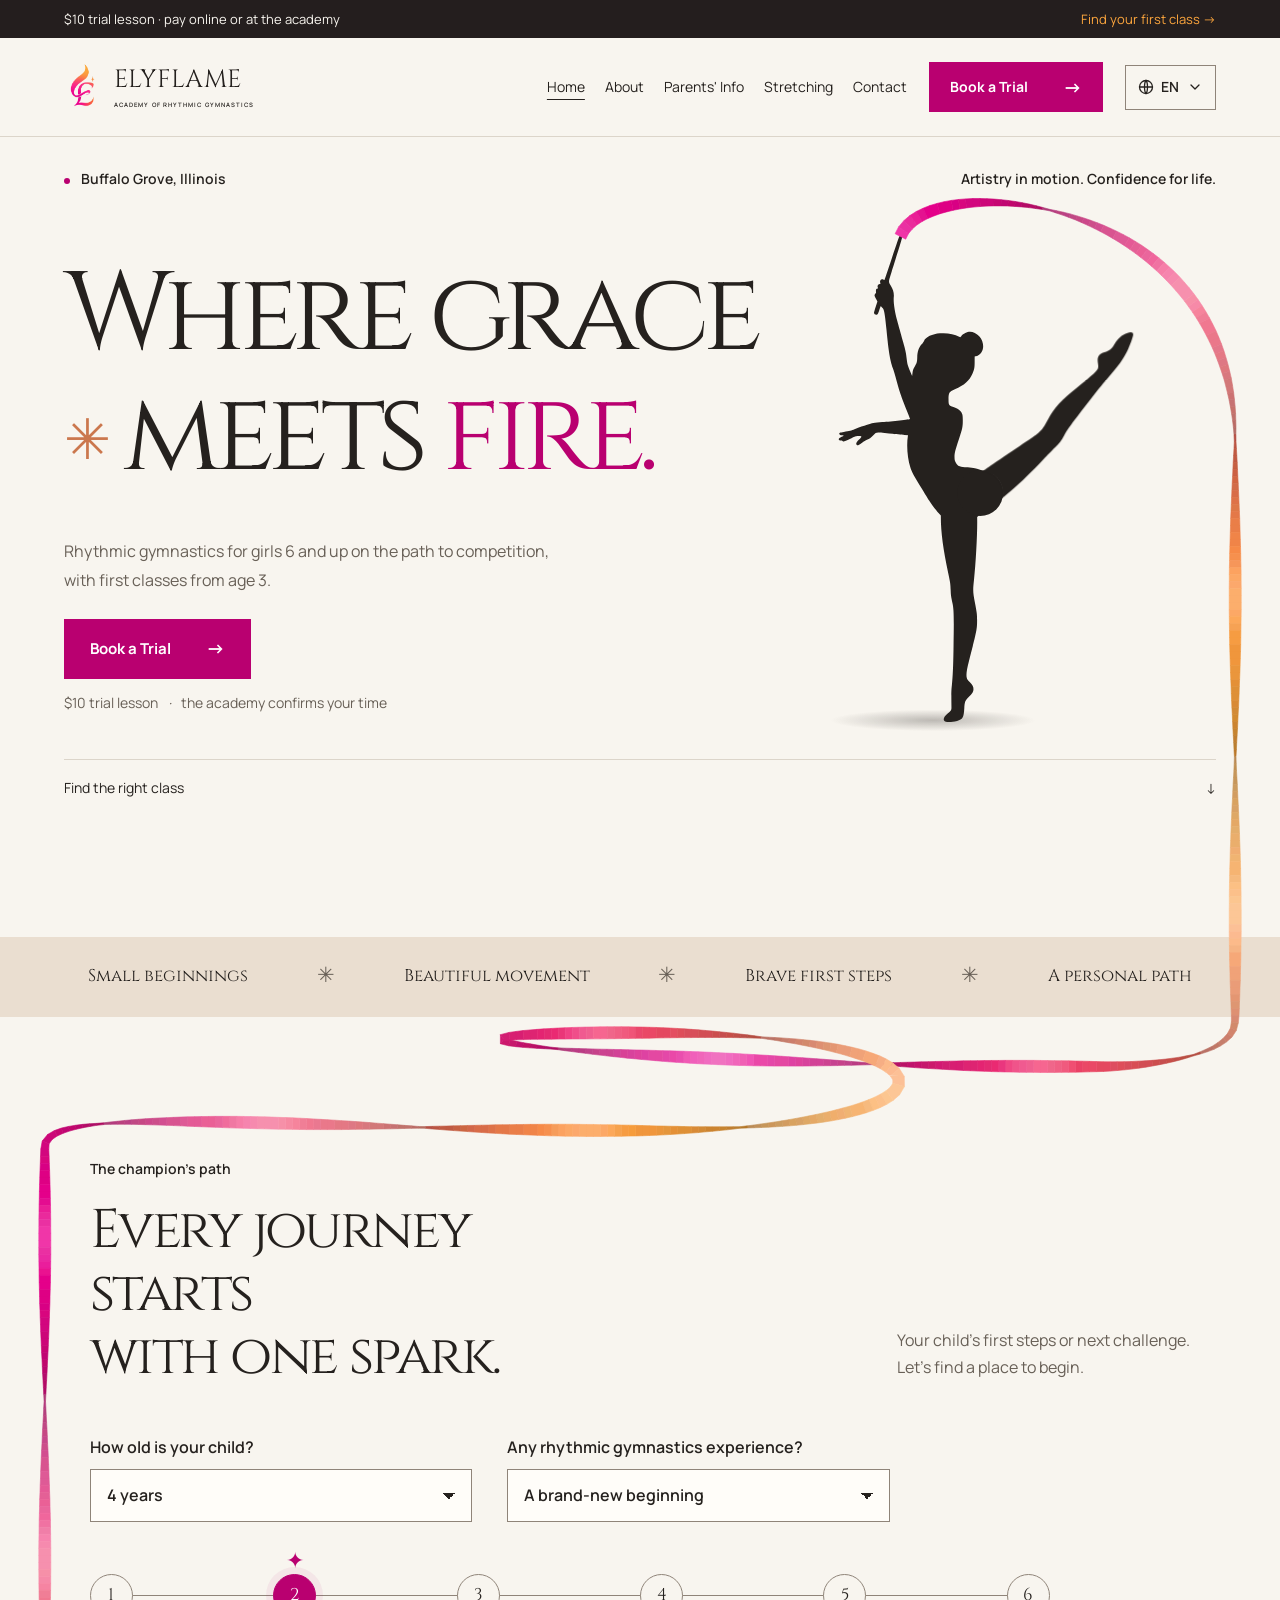
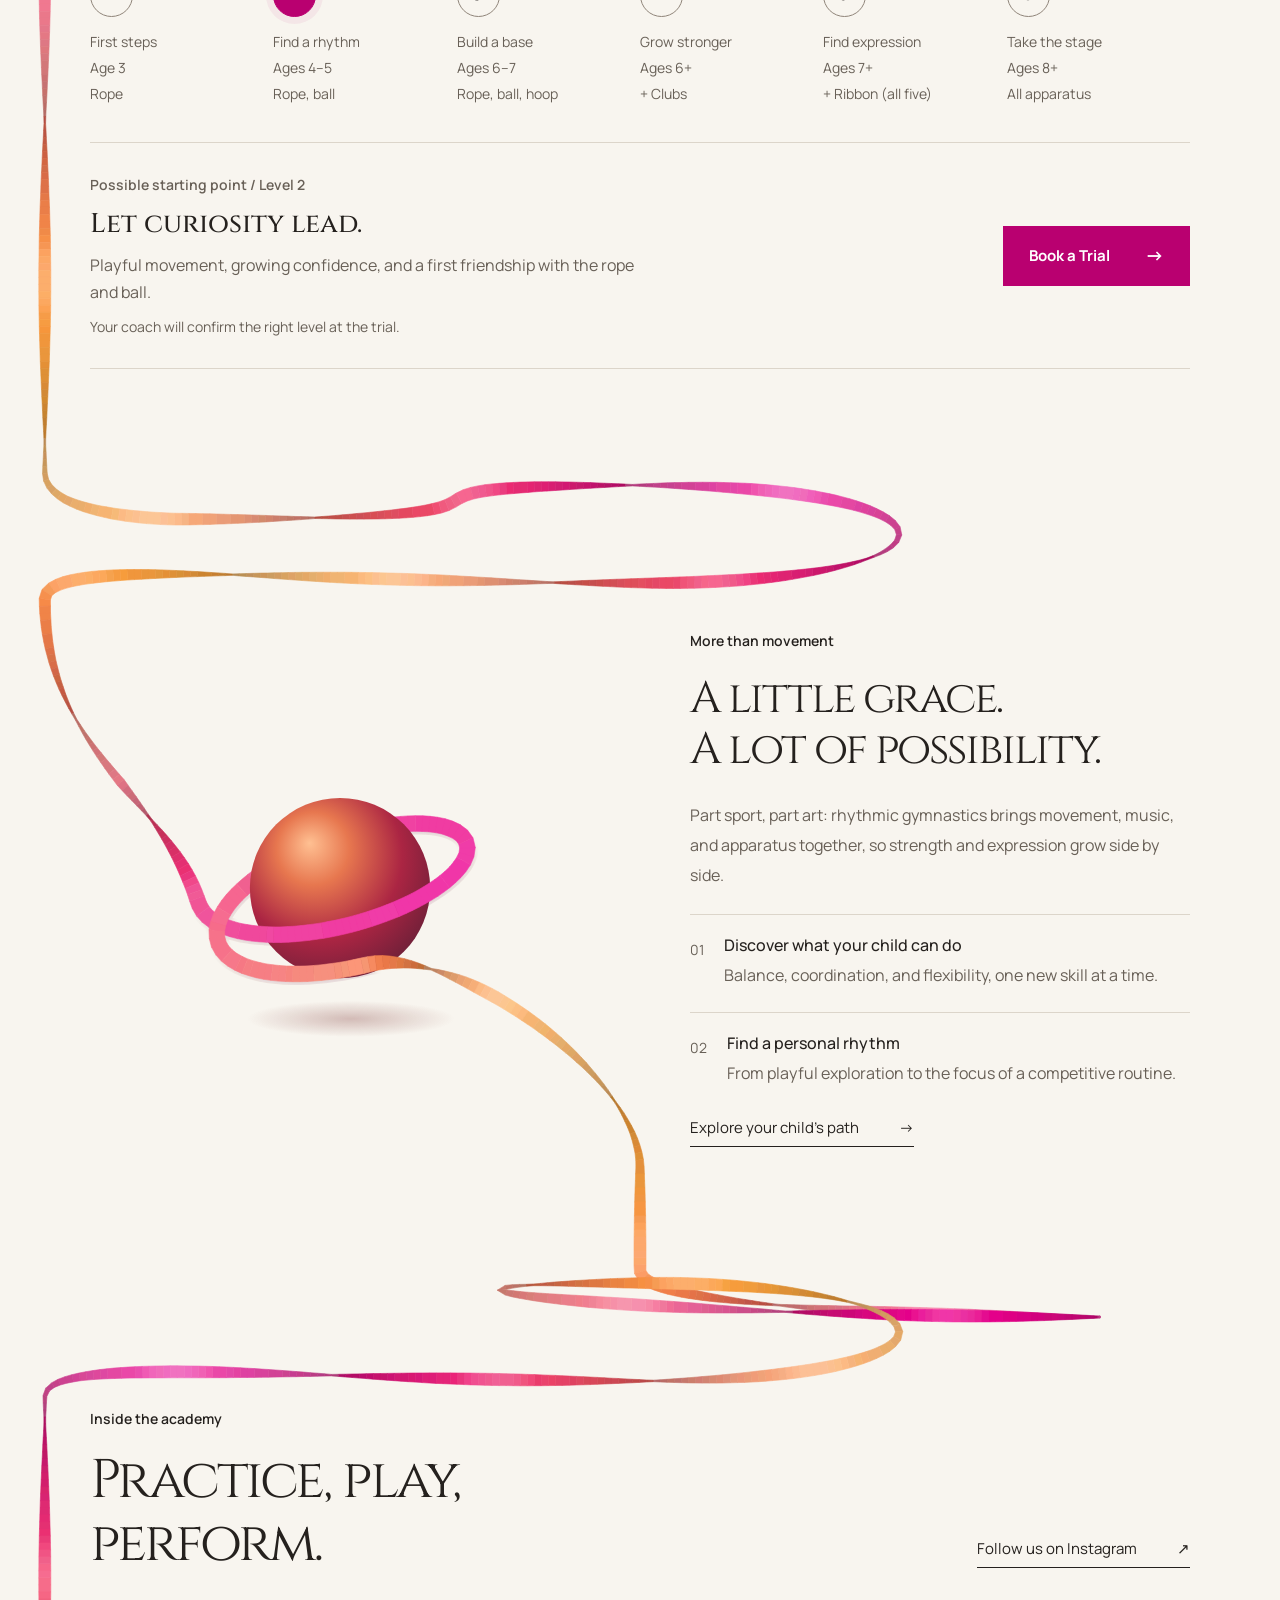
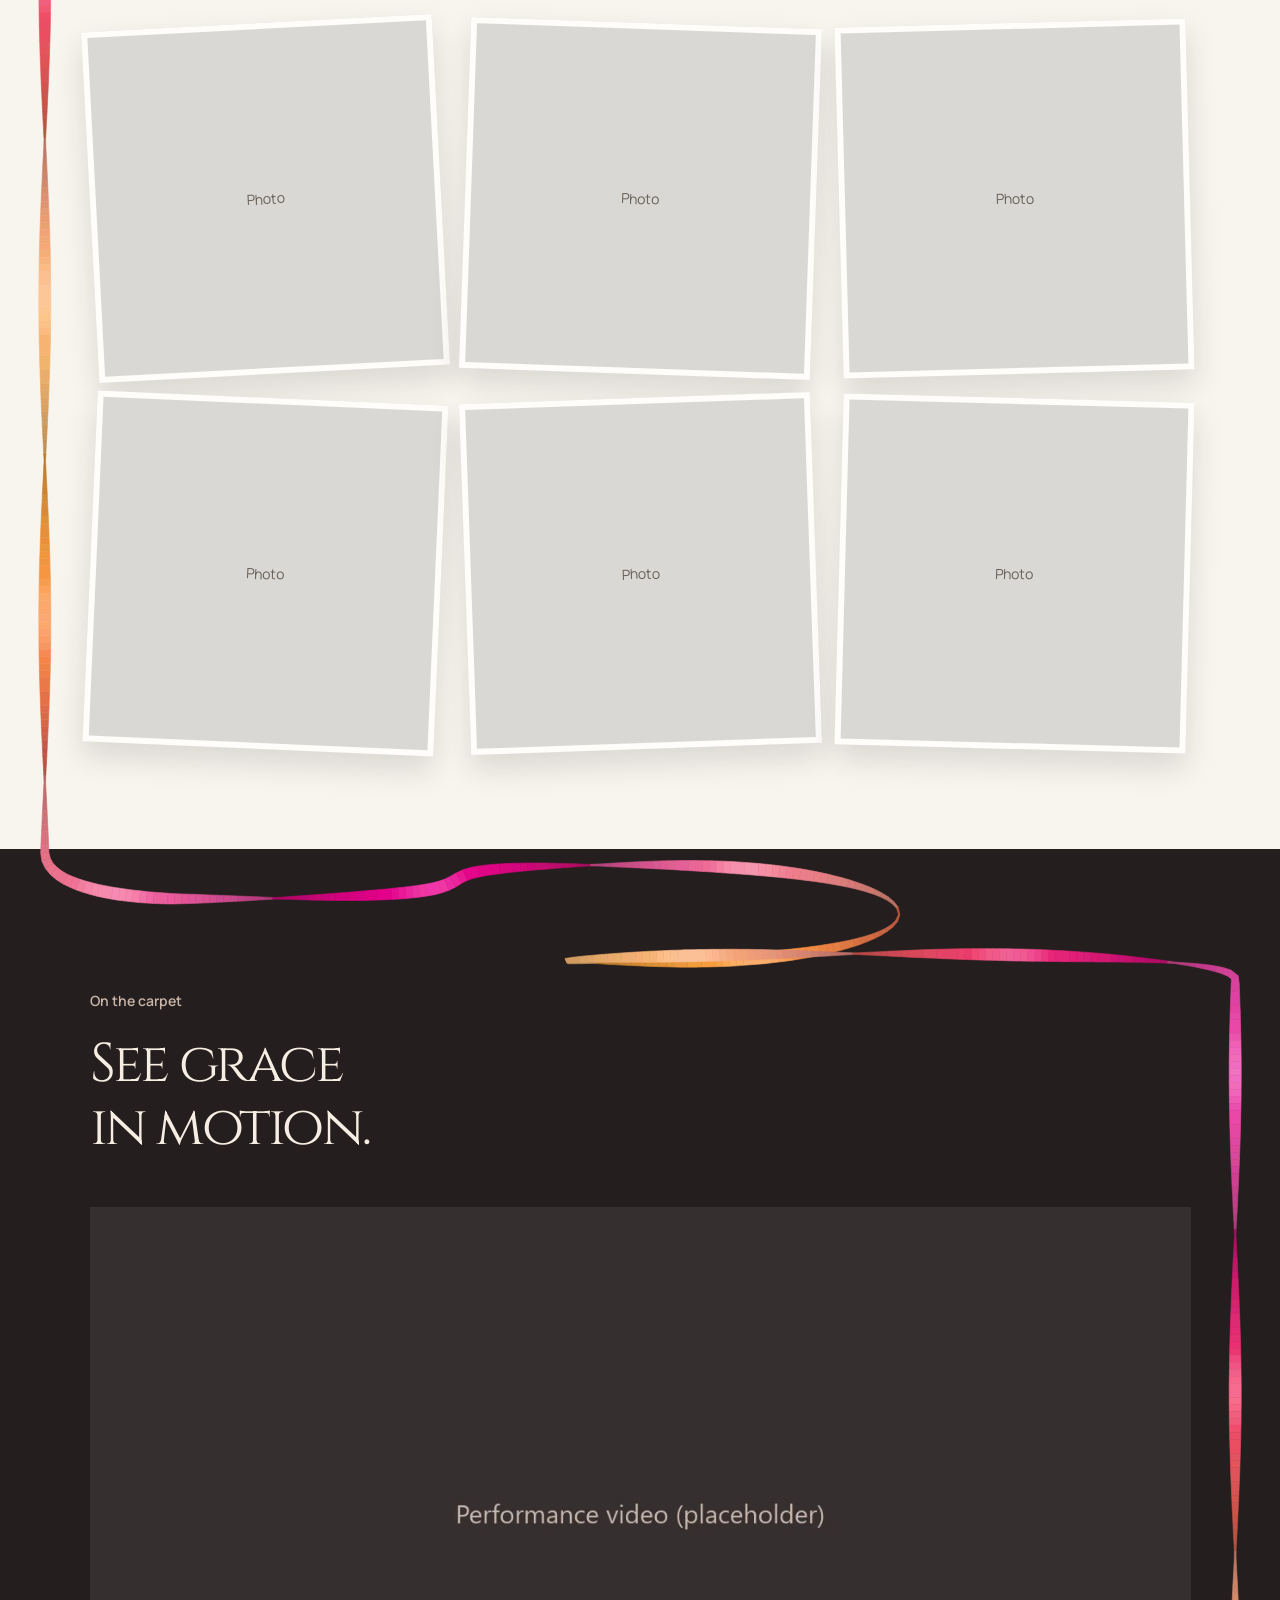
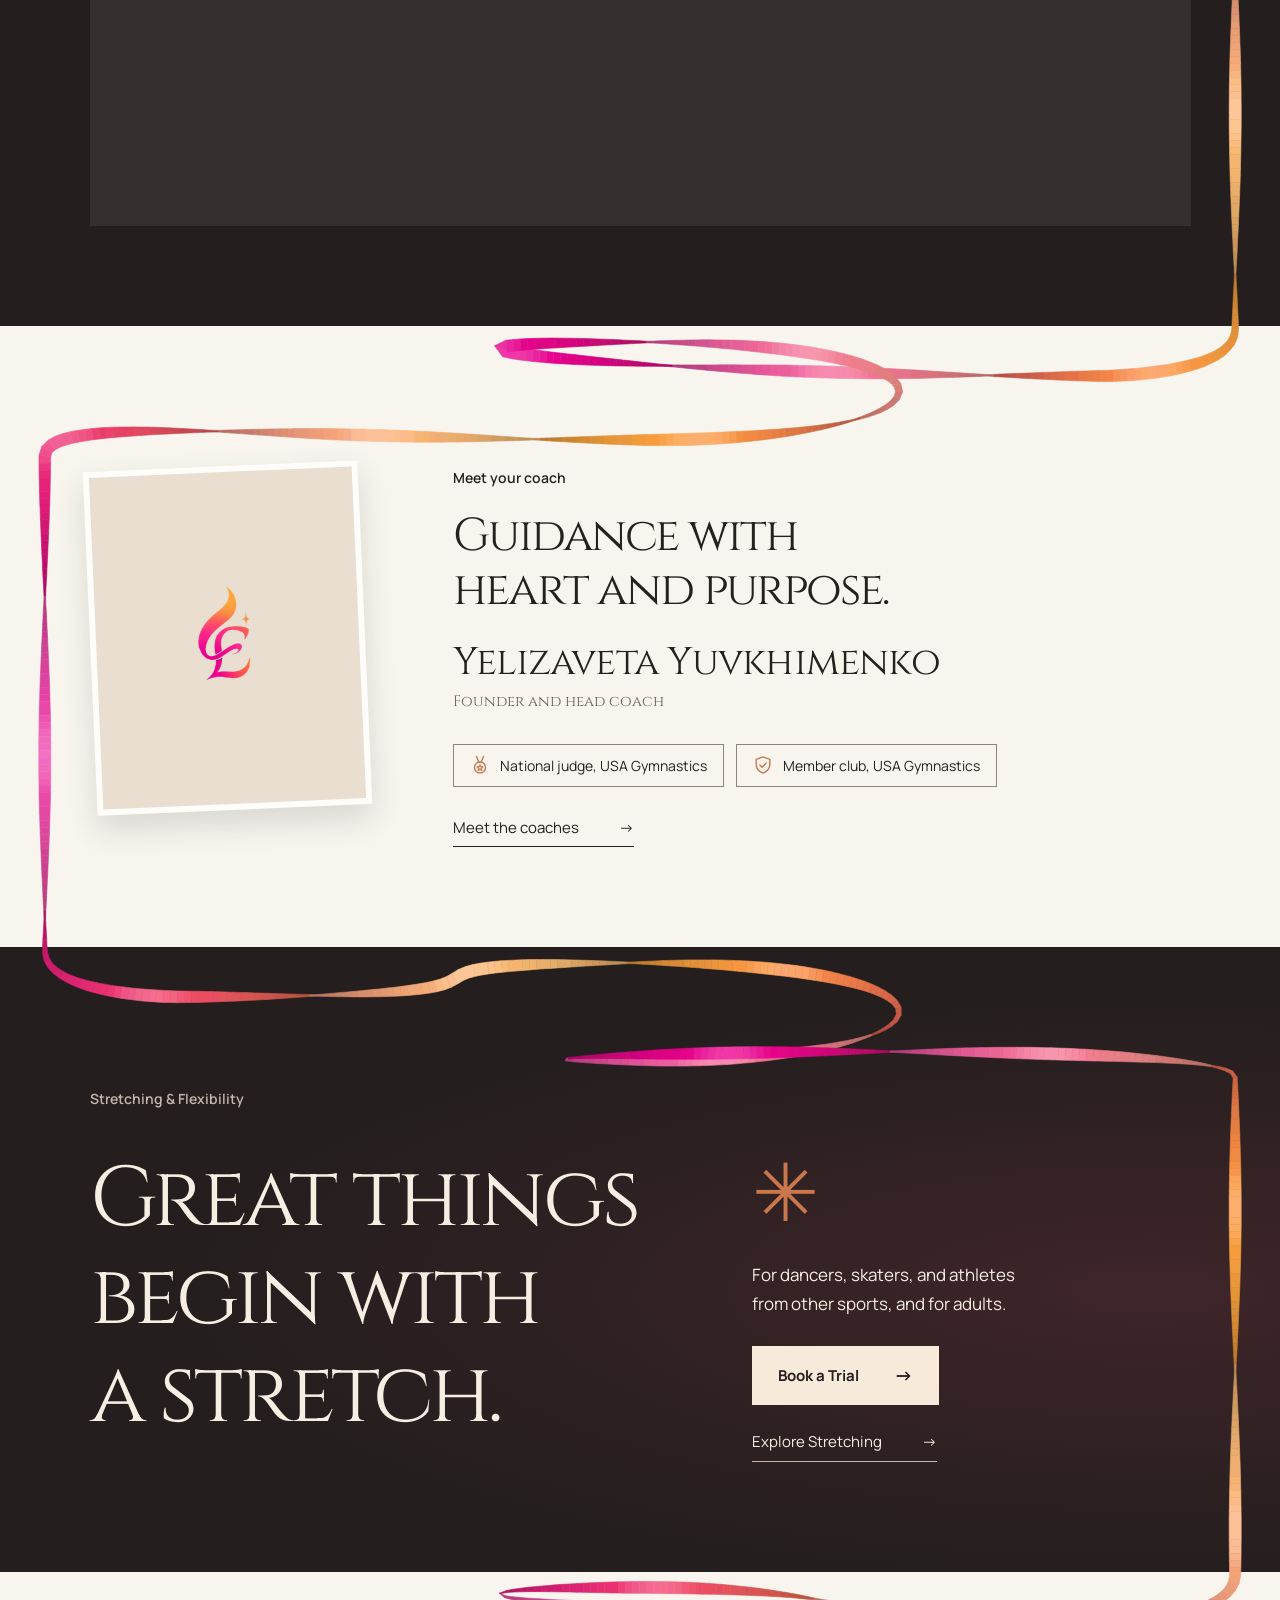
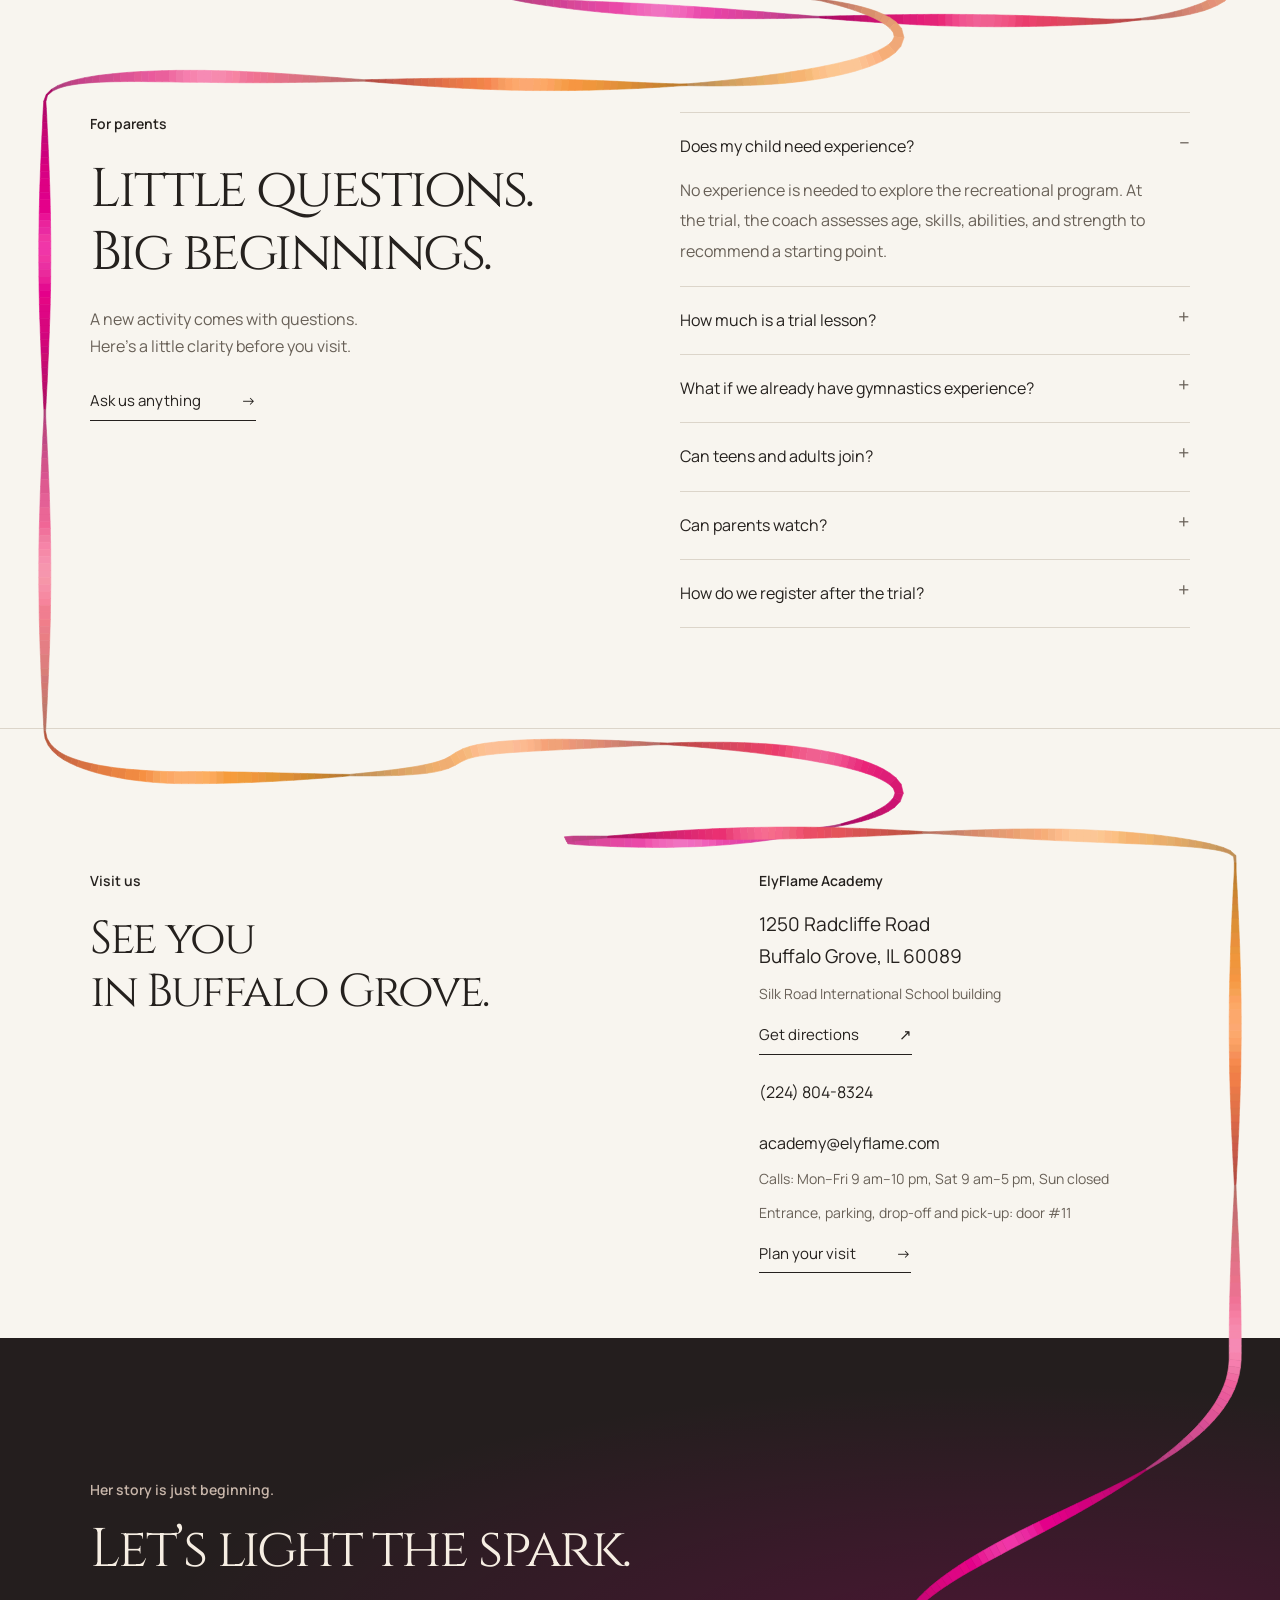
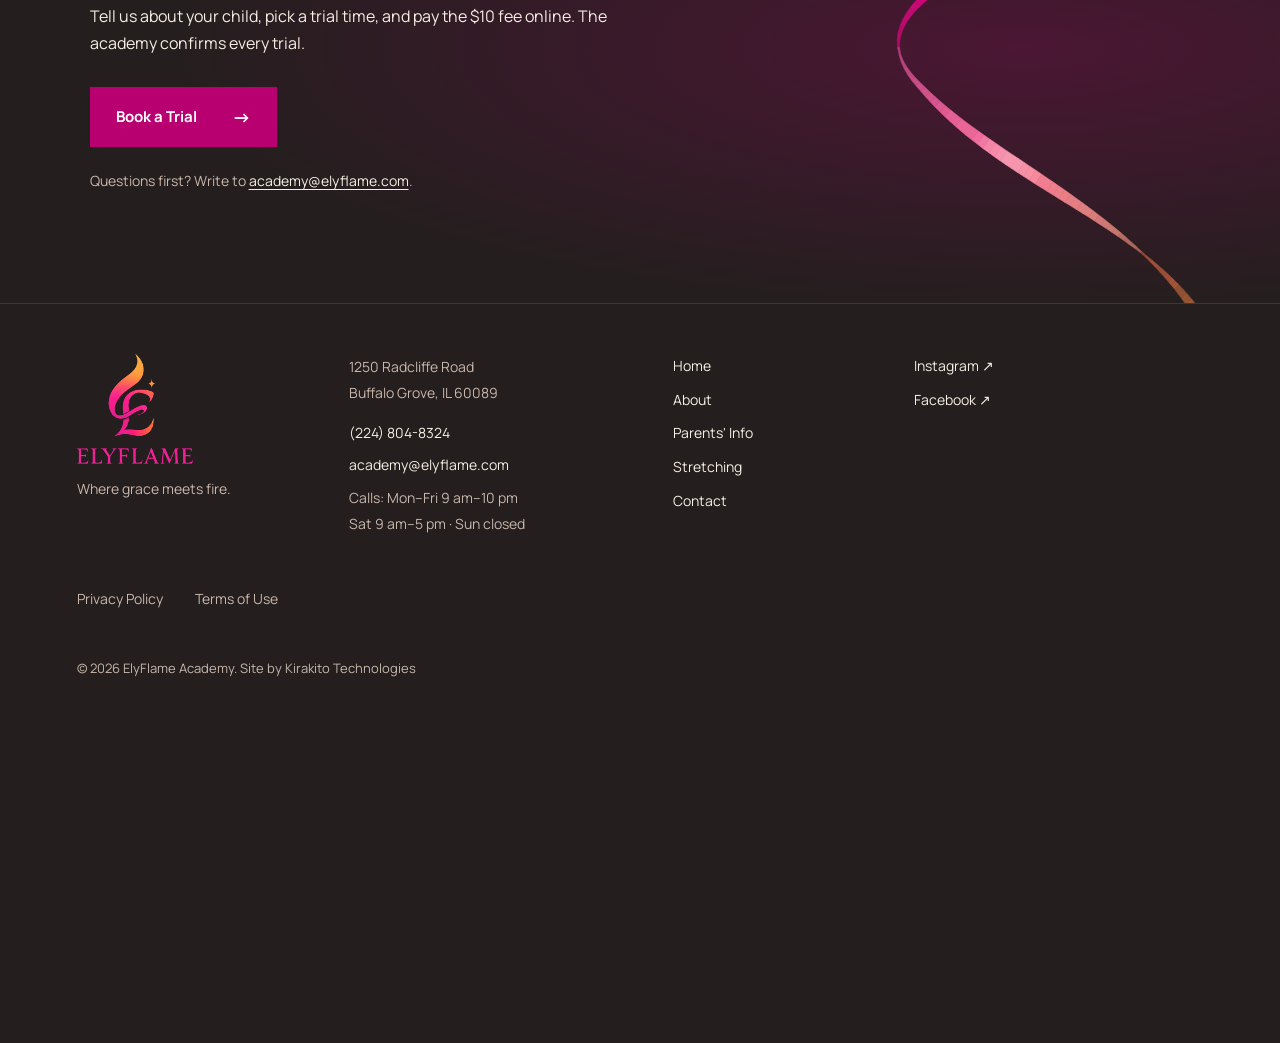
==== commit 16e6dc9a: "feat: add multilingual Contact page with private-by-default directions" ====
--- a/index.html
+++ b/index.html
@@ -18,7 +18,7 @@
 <header class="header">
   <a class="brand" href="#" aria-label="ElyFlame Academy home"><img src="assets/brand/Just_Logo__no_background_.png" width="40" height="47" alt=""><span translate="no"><span>ELYFLAME</span><small>ACADEMY OF RHYTHMIC GYMNASTICS</small></span></a>
   <button class="menu-toggle" aria-expanded="false" aria-controls="navigation" aria-label="Menu"><span class="burger" aria-hidden="true"></span></button>
-  <nav id="navigation" aria-label="Main navigation"><a href="#home" aria-current="true">Home</a><a href="about/">About</a><a href="#parents">Parents' Info</a><a href="stretching/">Stretching</a><a href="#contact">Contact</a><div class="lang-pills" role="group" aria-label="Language" translate="no"><a href="./" hreflang="en" lang="en" aria-current="page">EN</a><a href="ru/" hreflang="ru" lang="ru">RU</a><a href="uk/" hreflang="uk" lang="uk">UA</a></div></nav>
+  <nav id="navigation" aria-label="Main navigation"><a href="#home" aria-current="true">Home</a><a href="about/">About</a><a href="#parents">Parents' Info</a><a href="stretching/">Stretching</a><a href="contact/">Contact</a><div class="lang-pills" role="group" aria-label="Language" translate="no"><a href="./" hreflang="en" lang="en" aria-current="page">EN</a><a href="ru/" hreflang="ru" lang="ru">RU</a><a href="uk/" hreflang="uk" lang="uk">UA</a></div></nav>
   <a class="button header-cta" href="#trial">Book a Trial <span aria-hidden="true">→</span></a>
   <details class="lang-menu" translate="no"><summary aria-label="Language: EN"><svg class="lang-icon" viewBox="0 0 16 16" aria-hidden="true" focusable="false"><circle cx="8" cy="8" r="6.5"/><path d="M1.5 8h13M8 1.5c2 2.2 2 10.8 0 13M8 1.5c-2 2.2-2 10.8 0 13"/></svg>EN<svg class="lang-chevron" viewBox="0 0 16 16" aria-hidden="true" focusable="false"><path d="m4 6 4 4 4-4"/></svg></summary><ul><li><a href="./" hreflang="en" lang="en" aria-current="page">English</a></li><li><a href="ru/" hreflang="ru" lang="ru">Русский</a></li><li><a href="uk/" hreflang="uk" lang="uk">Українська</a></li></ul></details>
 </header>
@@ -100,7 +100,7 @@
 </section>
 <section class="stage section" id="stretching"><p class="eyebrow">Stretching &amp; Flexibility</p><div class="stage-main"><h2>Great things<br>begin with<br><em>a stretch.</em></h2><div><span class="stage-symbol" aria-hidden="true">✳</span><p>For dancers, skaters, and athletes from other sports, and for adults.</p><a class="button button-light" href="#trial" data-program="Stretching & Flexibility">Book a Trial <span aria-hidden="true">→</span></a><a class="text-link preview-link" href="stretching/">Explore Stretching <span aria-hidden="true">→</span></a></div></div></section>
 <section class="section parents" id="parents"><div><p class="eyebrow">For parents</p><h2>Little questions.<br><em>Big beginnings.</em></h2><p>A new activity comes with questions.<br>Here’s a little clarity before you visit.</p><a class="text-link" href="mailto:academy@elyflame.com">Ask us anything <span aria-hidden="true">→</span></a></div><div class="faq"><details open><summary>Does my child need experience?</summary><p>No experience is needed to explore the recreational program. At the trial, the coach assesses age, skills, abilities, and strength to recommend a starting point.</p></details><details><summary>How much is a trial lesson?</summary><p>The trial lesson is $10. You can pay online when you book, or at the academy.</p></details><details><summary>What if we already have gymnastics experience?</summary><p>Tell us about your child&#8217;s previous rhythmic gymnastics training when you get in touch. The trial helps the coach assess the right program and level.</p></details><details><summary>Can teens and adults join?</summary><p>Yes. Stretching &amp; Flexibility is a weekly class open to teens, adults, and athletes from other sports.</p></details><details><summary>Can parents watch?</summary><p>Yes, you are welcome to watch the trial lesson. Regular practices are closed to parents, except open practices.</p></details><details><summary>How do we register after the trial?</summary><p>After the trial, the Head Coach sends you the registration form. Your child can join practice once the form is complete and the first payment is made.</p></details></div></section>
-<section class="contact section" id="contact"><div><p class="eyebrow">Visit us</p><h2>See you<br><em>in Buffalo Grove.</em></h2></div><div class="contact-info"><p class="eyebrow">ElyFlame Academy</p><p class="address" translate="no">1250 Radcliffe Road<br>Buffalo Grove, IL 60089</p><p class="visit-note">Silk Road International School building</p><a class="text-link" href="https://www.google.com/maps/search/?api=1&query=1250+Radcliffe+Rd+Buffalo+Grove+IL+60089" target="_blank" rel="noopener">Get directions <span aria-hidden="true">↗</span></a><a class="email" href="tel:+12248048324">(224) 804-8324</a><a class="email" href="mailto:academy@elyflame.com">academy@elyflame.com</a><p class="visit-note">Calls: Mon–Fri 9 am–10 pm, Sat 9 am–5 pm, Sun closed</p><p class="visit-note">Entrance, parking, drop-off and pick-up: door #11</p></div></section>
+<section class="contact section" id="contact"><div><p class="eyebrow">Visit us</p><h2>See you<br><em>in Buffalo Grove.</em></h2></div><div class="contact-info"><p class="eyebrow">ElyFlame Academy</p><p class="address" translate="no">1250 Radcliffe Road<br>Buffalo Grove, IL 60089</p><p class="visit-note">Silk Road International School building</p><a class="text-link" href="https://www.google.com/maps/search/?api=1&query=1250+Radcliffe+Rd+Buffalo+Grove+IL+60089" target="_blank" rel="noopener">Get directions <span aria-hidden="true">↗</span></a><a class="email" href="tel:+12248048324">(224) 804-8324</a><a class="email" href="mailto:academy@elyflame.com">academy@elyflame.com</a><p class="visit-note">Calls: Mon–Fri 9 am–10 pm, Sat 9 am–5 pm, Sun closed</p><p class="visit-note">Entrance, parking, drop-off and pick-up: door #11</p><a class="text-link preview-link" href="contact/">Plan your visit <span aria-hidden="true">→</span></a></div></section>
 <section class="closing" id="closing"><p class="eyebrow">Her story is just beginning.</p><h2>Let’s light <em>the spark.</em></h2><p>Tell us about your child, pick a trial time, and pay the $10 fee online. The academy confirms every trial.</p><a class="button" href="#trial">Book a Trial <span aria-hidden="true">→</span></a><p class="closing-note">Questions first? Write to <a href="mailto:academy@elyflame.com">academy@elyflame.com</a>.</p></section>
 <section id="trial" class="section trial-section">
  <div><p class="eyebrow">Your first step / $10 trial lesson</p><h2>A new beginning<br><em>starts here.</em></h2><p>Tell us about your child, pick a trial time, and pay the $10 fee online. The academy confirms every trial.</p><a class="button enhanced-trial" href="#trial" hidden>Book a Trial <span aria-hidden="true">→</span></a></div>
@@ -138,7 +138,7 @@
 <footer class="site-footer">
  <div class="footer-identity"><a href="#home"><img class="footer-logo" src="assets/brand/Logo_dark.jpg" alt="ElyFlame Academy of Rhythmic Gymnastics" width="160" height="160"></a><p>Where grace meets fire.</p></div>
  <div class="footer-contact"><p translate="no">1250 Radcliffe Road<br>Buffalo Grove, IL 60089</p><a href="tel:+12248048324">(224) 804-8324</a><a href="mailto:academy@elyflame.com">academy@elyflame.com</a><p>Calls: Mon–Fri 9 am–10 pm<br>Sat 9 am–5 pm · Sun closed</p></div>
- <nav aria-label="Footer navigation"><a href="#home">Home</a><a href="about/">About</a><a href="#parents">Parents' Info</a><a href="stretching/">Stretching</a><a href="#contact">Contact</a></nav>
+ <nav aria-label="Footer navigation"><a href="#home">Home</a><a href="about/">About</a><a href="#parents">Parents' Info</a><a href="stretching/">Stretching</a><a href="contact/">Contact</a></nav>
  <div class="footer-social"><a href="https://www.instagram.com/elyflamerg_yuvkhimenko" target="_blank" rel="noopener">Instagram ↗</a><a href="https://www.facebook.com/profile.php?id=61573847340841" target="_blank" rel="noopener">Facebook ↗</a></div>
  <nav class="footer-legal" aria-label="Legal"><a href="/privacy">Privacy Policy</a><a href="/terms">Terms of Use</a></nav>
  <p class="copyright">© 2026 ElyFlame Academy. Site by Kirakito Technologies</p>
--- a/site.css
+++ b/site.css
@@ -558,3 +558,32 @@
  .practical-list>div{grid-template-columns:1fr;gap:8px;padding:18px 0}
  .inner-hero h1{margin:20px 0 24px}
 }
+
+/* Contact: the door number is the landmark, without an invented map. */
+.contact-hero{display:grid;grid-template-columns:1.3fr 1fr;gap:60px 7%;align-items:end}
+.contact-direct{display:grid;gap:28px;padding-bottom:4px;min-width:0}
+.direct-link{display:block;border-top:1px solid var(--line-strong);padding-top:20px;color:var(--pink);min-width:0}
+.direct-link>span{font-size:14px;color:var(--ink-muted);display:flex;justify-content:space-between;gap:16px}
+.direct-link strong{display:block;margin-top:8px;font-size:clamp(20px,2vw,29px);font-weight:500;overflow-wrap:anywhere}
+.direct-link:hover strong{text-decoration:underline;text-underline-offset:5px}
+.arrival-section{display:grid;grid-template-columns:1fr 1.3fr;gap:9%;background:var(--cream);align-items:center}
+.arrival-sign{padding:48px 32px;border:1px solid var(--line-strong);text-align:center;background:var(--paper-raised)}
+.door-number{margin:30px auto;display:flex;align-items:baseline;justify-content:center;gap:20px}
+.door-number>span{font-size:18px}
+.door-number>strong{font-family:var(--display);font-size:clamp(130px,14vw,210px);font-weight:400;line-height:1;color:var(--ink)}
+.arrival-copy h2{margin:20px 0 28px}
+.info-page .location-address{font-size:22px;color:var(--ink);margin-bottom:12px}
+.arrival-copy p+p{margin-top:16px}
+.arrival-copy .text-link{display:inline-flex;margin-top:24px}
+.info-page .map-note{font-size:14px;margin-top:12px}
+.call-hours{display:grid;grid-template-columns:1.2fr 1fr;gap:48px 9%}
+.call-hours .inner-section-head>p:last-child{margin-top:24px;max-width:420px}
+@media(max-width:1000px){.contact-hero{grid-template-columns:1fr;gap:40px}.contact-direct{grid-template-columns:1fr 1fr;gap:24px}}
+@media(max-width:760px){
+ .contact-direct,.arrival-section,.call-hours{grid-template-columns:1fr;gap:32px}
+ .arrival-sign{padding:28px 24px}
+ .door-number{margin:18px auto}
+ .door-number>strong{font-size:140px}
+ .info-page .location-address{font-size:20px}
+ .contact-hero h1{overflow-wrap:anywhere}
+}
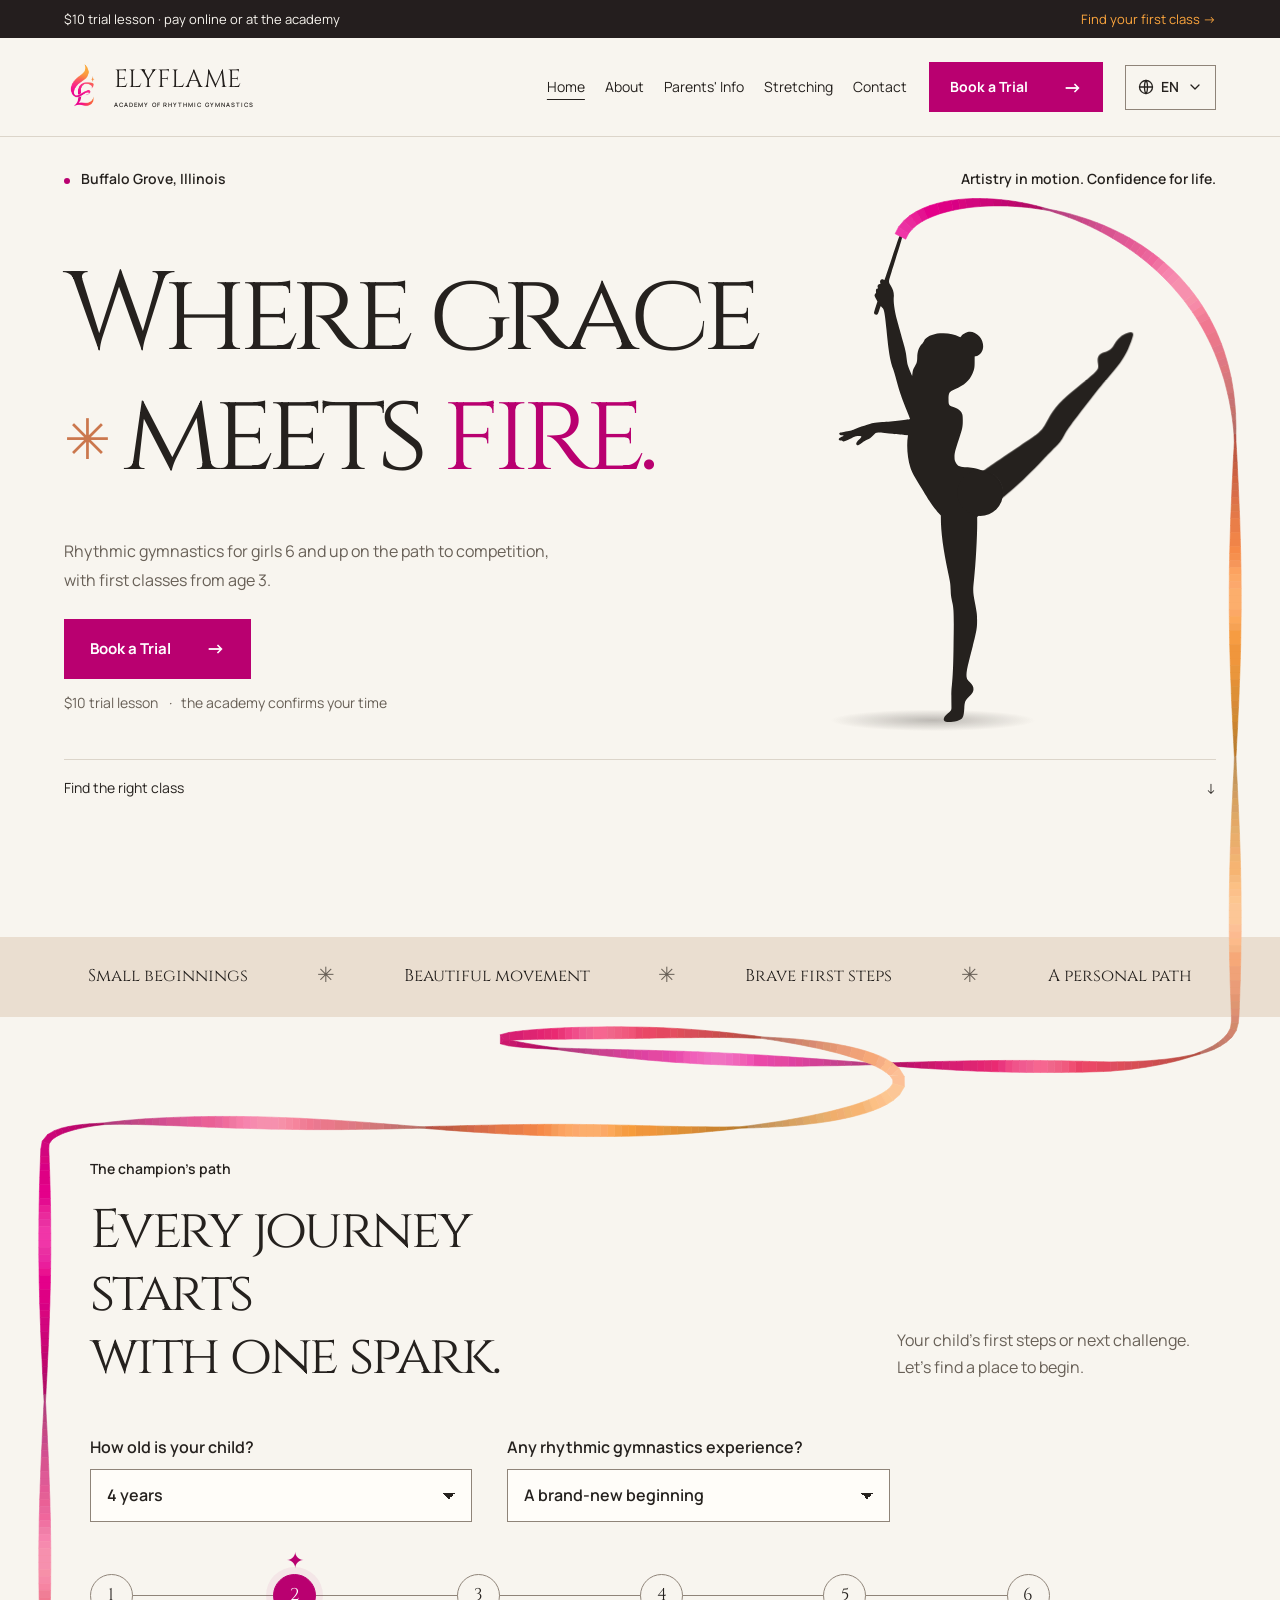
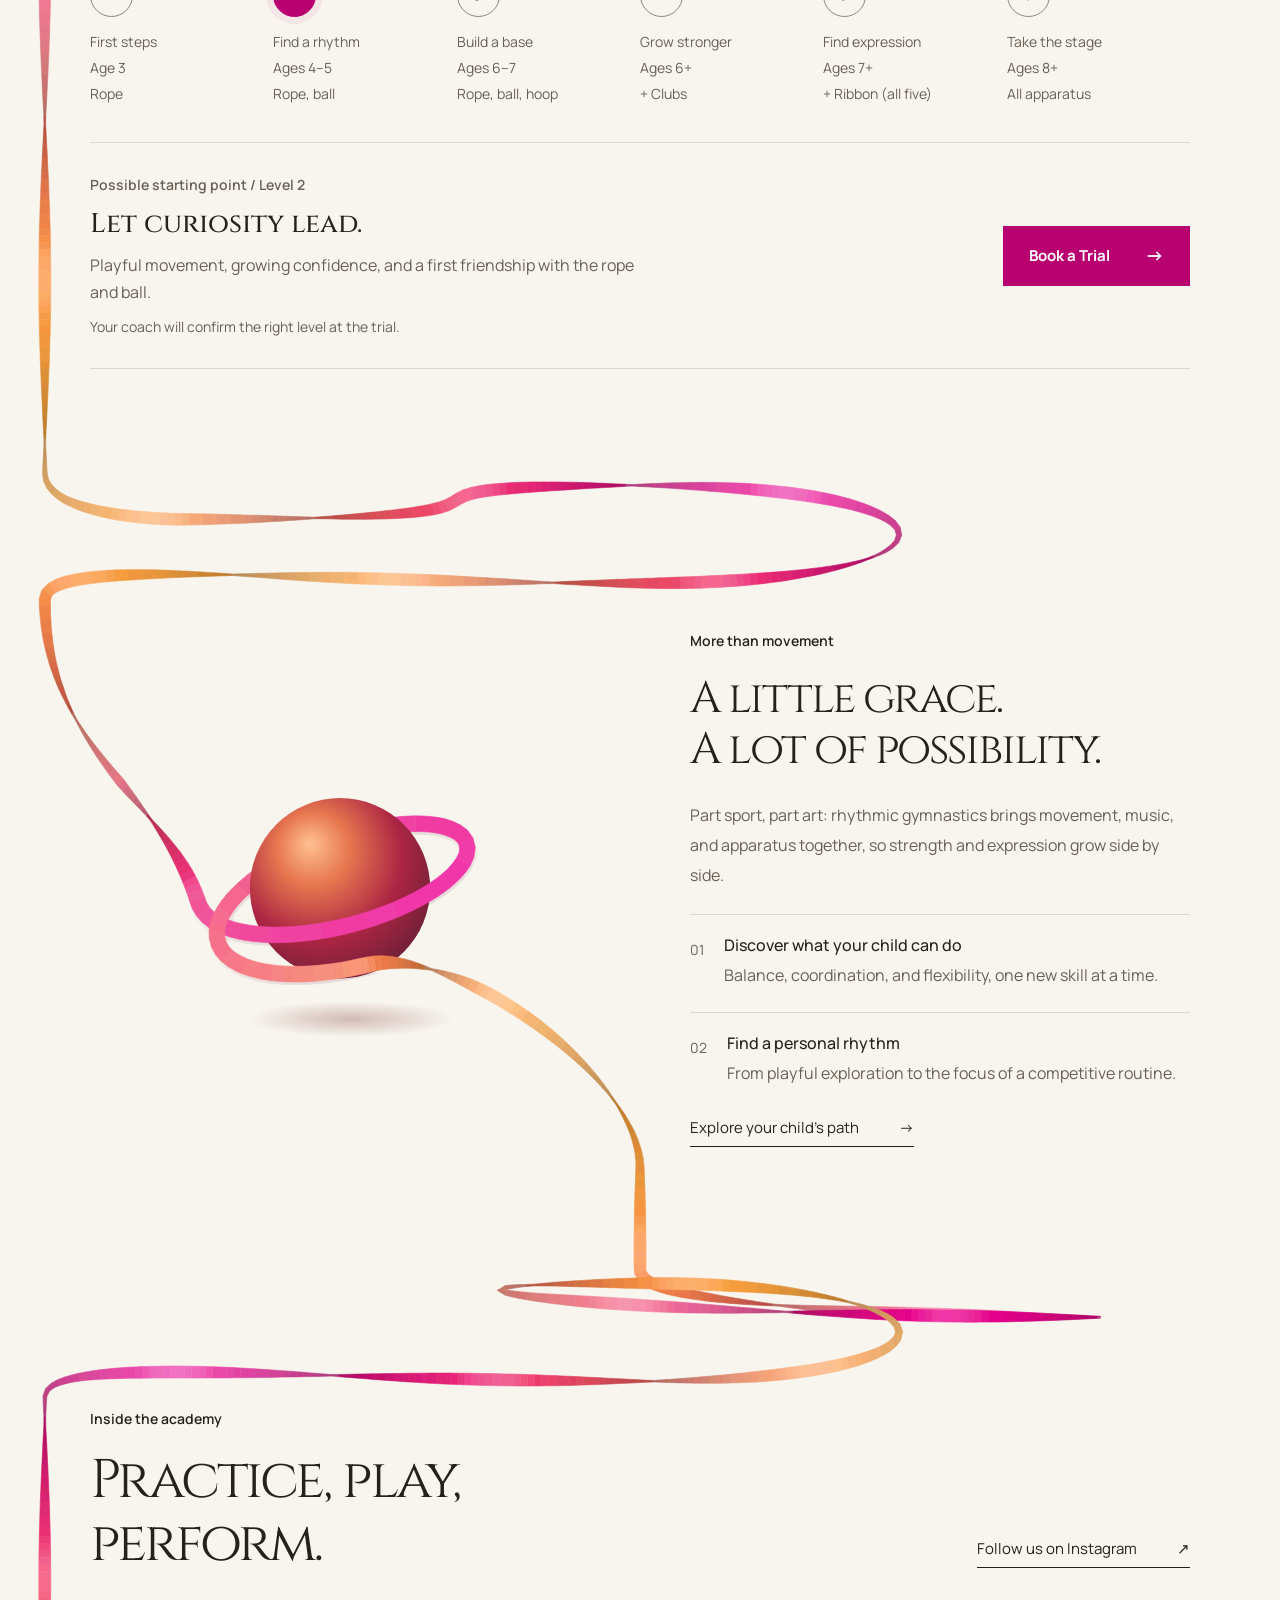
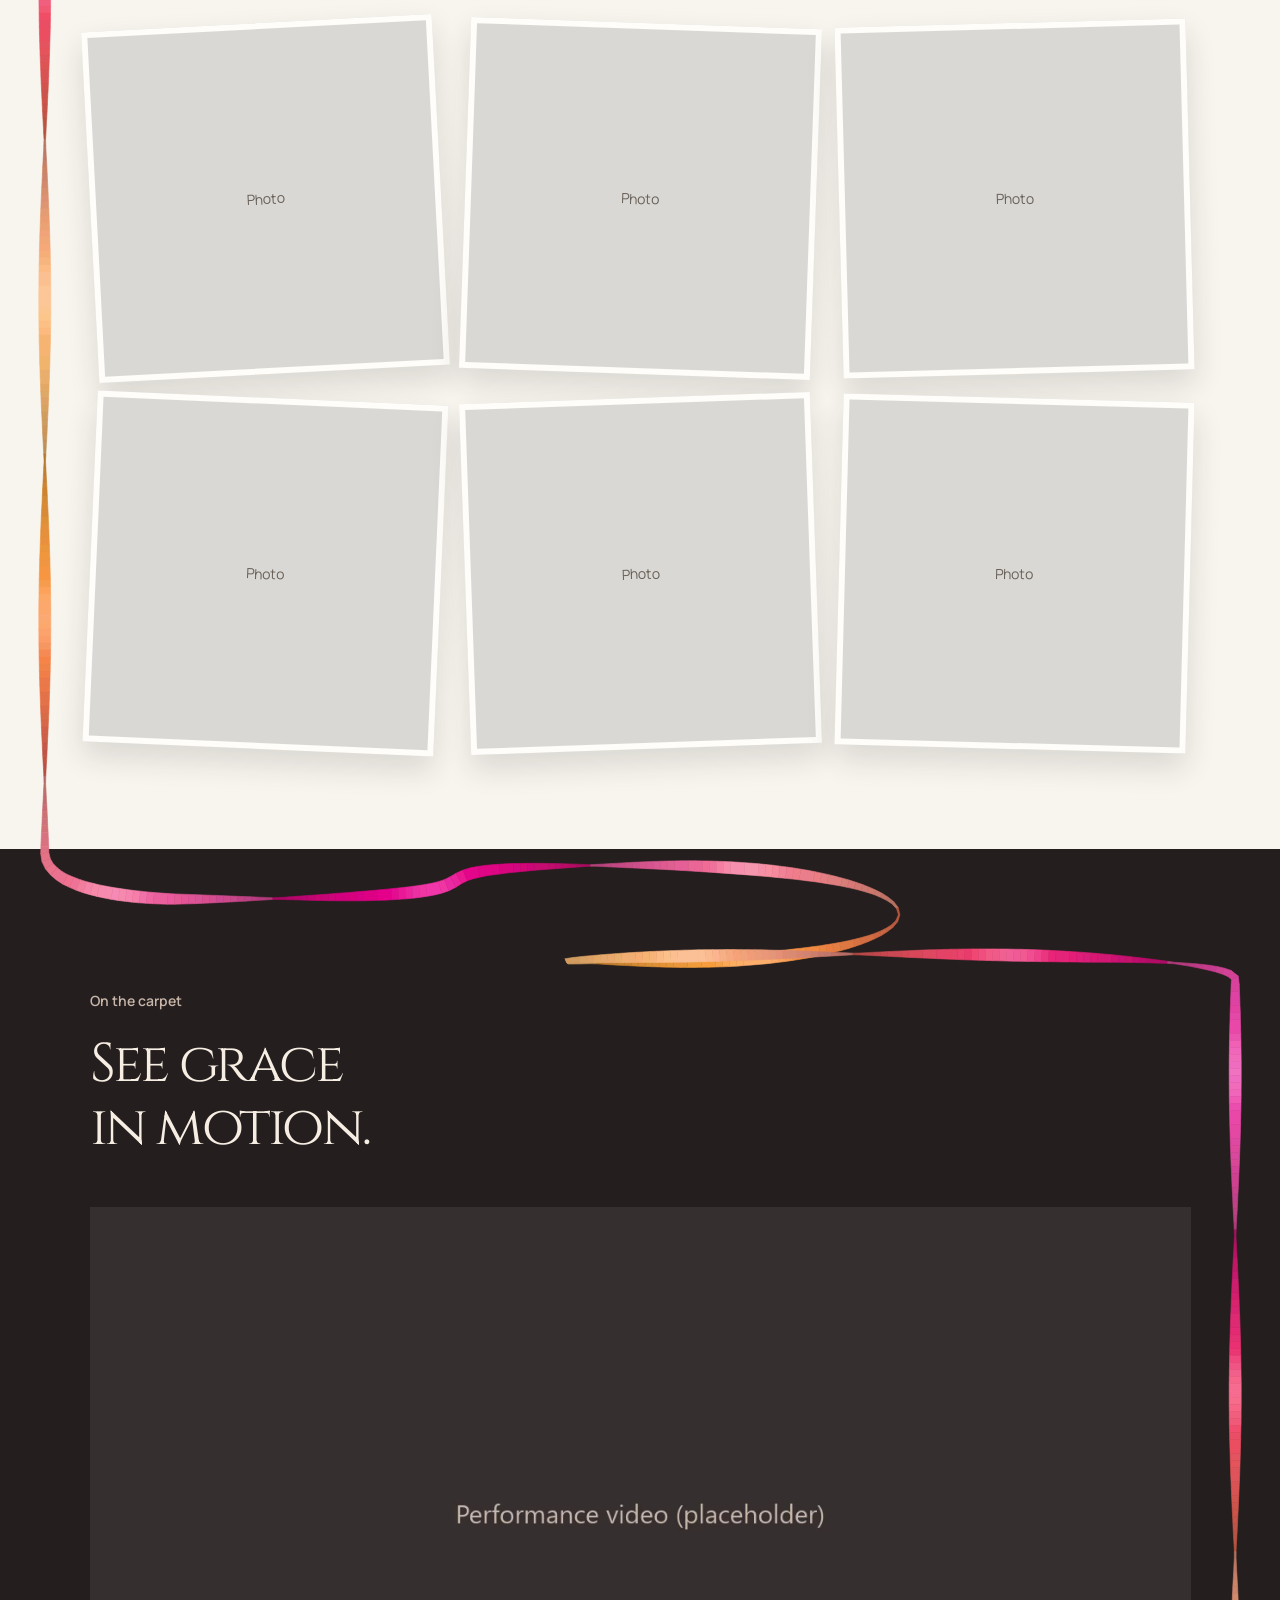
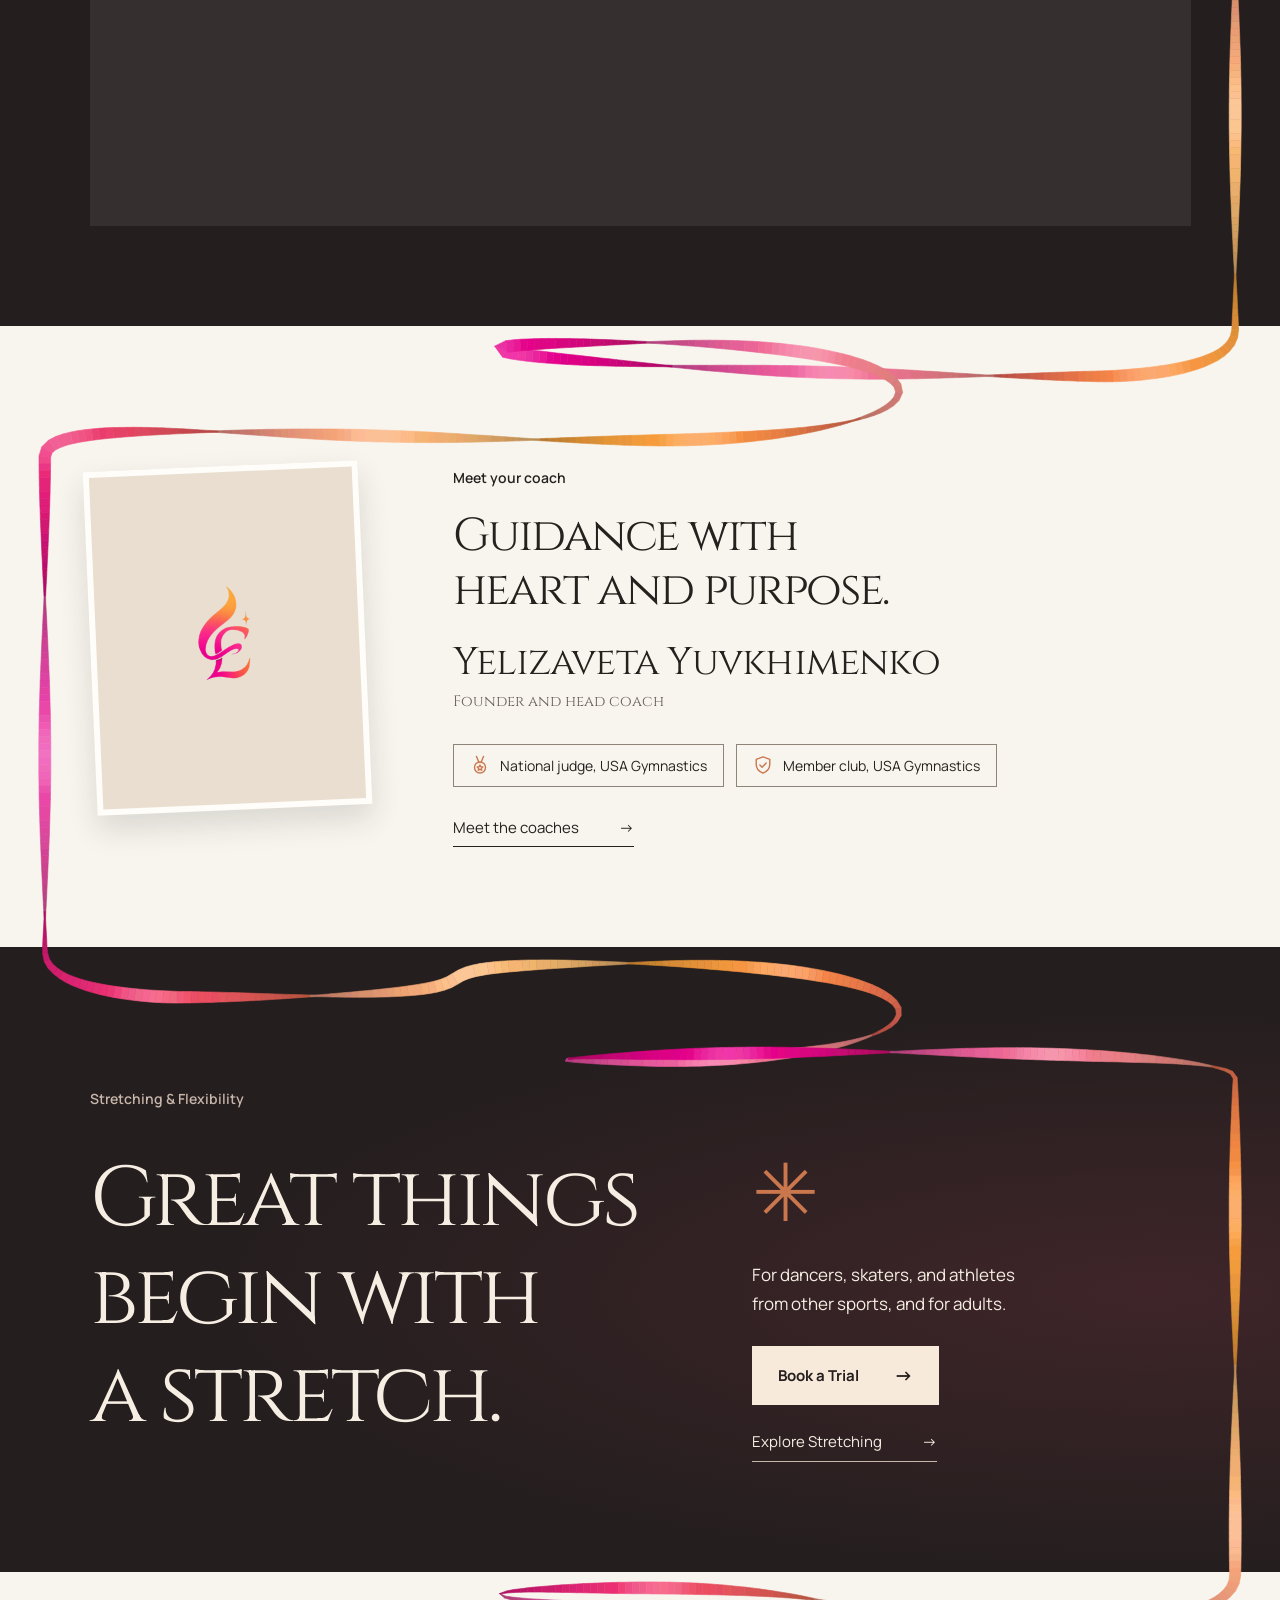
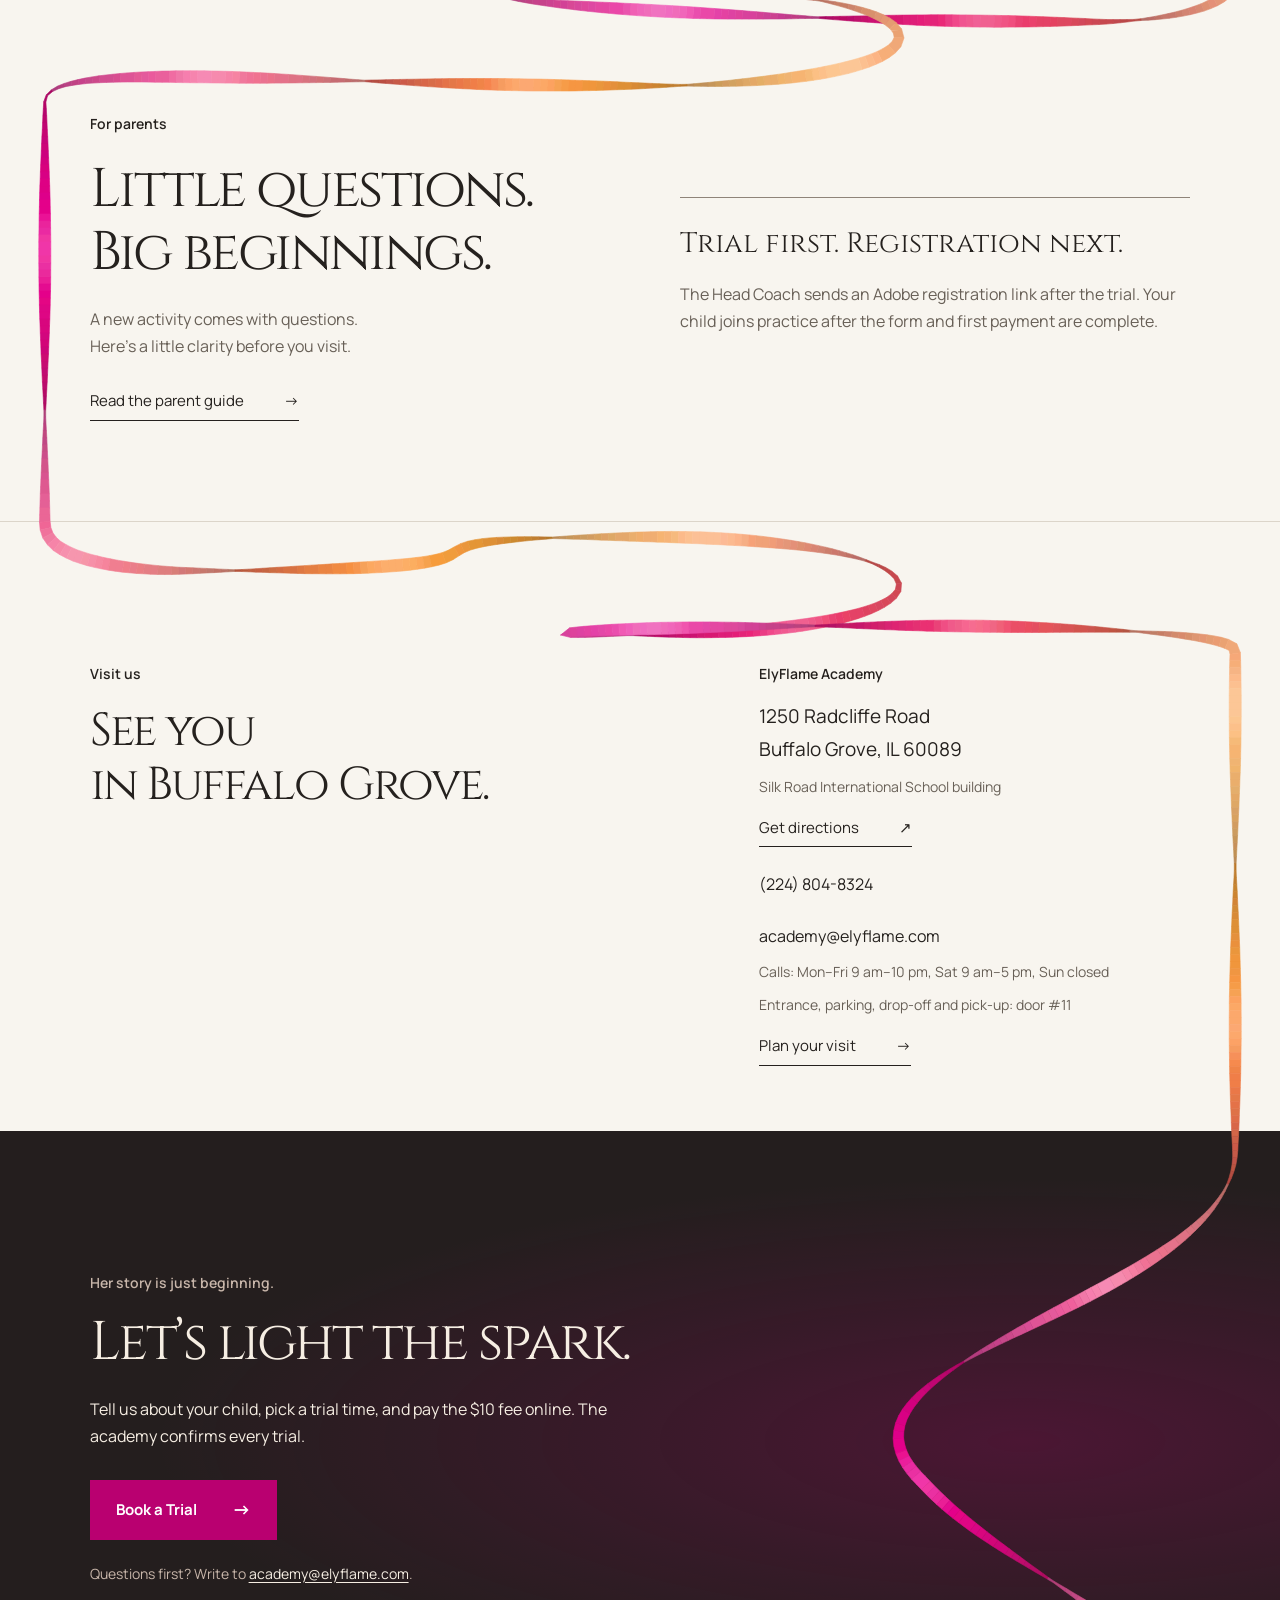
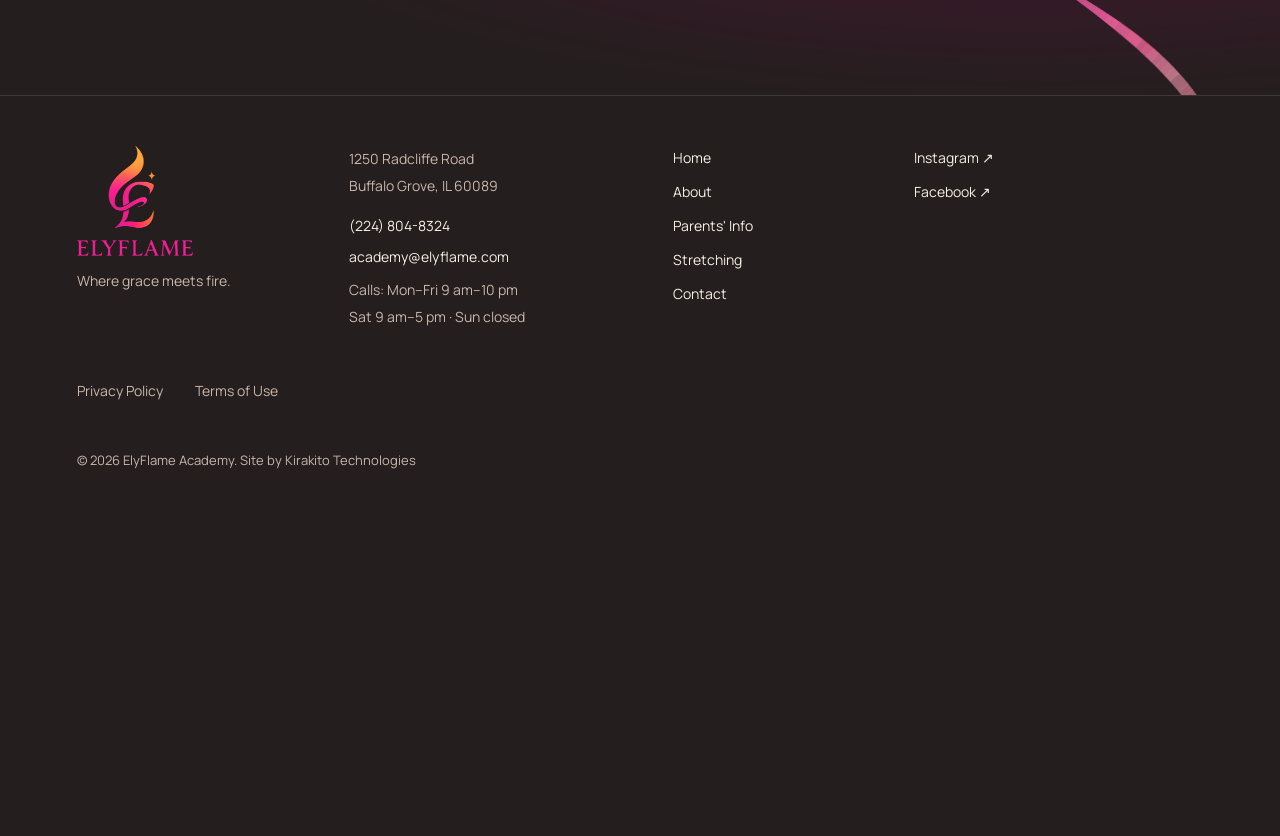
==== commit a96a19da: "feat: add multilingual Parents guide and complete five-page navigation" ====
--- a/index.html
+++ b/index.html
@@ -18,7 +18,7 @@
 <header class="header">
   <a class="brand" href="#" aria-label="ElyFlame Academy home"><img src="assets/brand/Just_Logo__no_background_.png" width="40" height="47" alt=""><span translate="no"><span>ELYFLAME</span><small>ACADEMY OF RHYTHMIC GYMNASTICS</small></span></a>
   <button class="menu-toggle" aria-expanded="false" aria-controls="navigation" aria-label="Menu"><span class="burger" aria-hidden="true"></span></button>
-  <nav id="navigation" aria-label="Main navigation"><a href="#home" aria-current="true">Home</a><a href="about/">About</a><a href="#parents">Parents' Info</a><a href="stretching/">Stretching</a><a href="contact/">Contact</a><div class="lang-pills" role="group" aria-label="Language" translate="no"><a href="./" hreflang="en" lang="en" aria-current="page">EN</a><a href="ru/" hreflang="ru" lang="ru">RU</a><a href="uk/" hreflang="uk" lang="uk">UA</a></div></nav>
+  <nav id="navigation" aria-label="Main navigation"><a href="#home" aria-current="page">Home</a><a href="about/">About</a><a href="parents/">Parents' Info</a><a href="stretching/">Stretching</a><a href="contact/">Contact</a><div class="lang-pills" role="group" aria-label="Language" translate="no"><a href="./" hreflang="en" lang="en" aria-current="page">EN</a><a href="ru/" hreflang="ru" lang="ru">RU</a><a href="uk/" hreflang="uk" lang="uk">UA</a></div></nav>
   <a class="button header-cta" href="#trial">Book a Trial <span aria-hidden="true">→</span></a>
   <details class="lang-menu" translate="no"><summary aria-label="Language: EN"><svg class="lang-icon" viewBox="0 0 16 16" aria-hidden="true" focusable="false"><circle cx="8" cy="8" r="6.5"/><path d="M1.5 8h13M8 1.5c2 2.2 2 10.8 0 13M8 1.5c-2 2.2-2 10.8 0 13"/></svg>EN<svg class="lang-chevron" viewBox="0 0 16 16" aria-hidden="true" focusable="false"><path d="m4 6 4 4 4-4"/></svg></summary><ul><li><a href="./" hreflang="en" lang="en" aria-current="page">English</a></li><li><a href="ru/" hreflang="ru" lang="ru">Русский</a></li><li><a href="uk/" hreflang="uk" lang="uk">Українська</a></li></ul></details>
 </header>
@@ -99,7 +99,7 @@
  </div>
 </section>
 <section class="stage section" id="stretching"><p class="eyebrow">Stretching &amp; Flexibility</p><div class="stage-main"><h2>Great things<br>begin with<br><em>a stretch.</em></h2><div><span class="stage-symbol" aria-hidden="true">✳</span><p>For dancers, skaters, and athletes from other sports, and for adults.</p><a class="button button-light" href="#trial" data-program="Stretching & Flexibility">Book a Trial <span aria-hidden="true">→</span></a><a class="text-link preview-link" href="stretching/">Explore Stretching <span aria-hidden="true">→</span></a></div></div></section>
-<section class="section parents" id="parents"><div><p class="eyebrow">For parents</p><h2>Little questions.<br><em>Big beginnings.</em></h2><p>A new activity comes with questions.<br>Here’s a little clarity before you visit.</p><a class="text-link" href="mailto:academy@elyflame.com">Ask us anything <span aria-hidden="true">→</span></a></div><div class="faq"><details open><summary>Does my child need experience?</summary><p>No experience is needed to explore the recreational program. At the trial, the coach assesses age, skills, abilities, and strength to recommend a starting point.</p></details><details><summary>How much is a trial lesson?</summary><p>The trial lesson is $10. You can pay online when you book, or at the academy.</p></details><details><summary>What if we already have gymnastics experience?</summary><p>Tell us about your child&#8217;s previous rhythmic gymnastics training when you get in touch. The trial helps the coach assess the right program and level.</p></details><details><summary>Can teens and adults join?</summary><p>Yes. Stretching &amp; Flexibility is a weekly class open to teens, adults, and athletes from other sports.</p></details><details><summary>Can parents watch?</summary><p>Yes, you are welcome to watch the trial lesson. Regular practices are closed to parents, except open practices.</p></details><details><summary>How do we register after the trial?</summary><p>After the trial, the Head Coach sends you the registration form. Your child can join practice once the form is complete and the first payment is made.</p></details></div></section>
+<section class="section parents" id="parents"><div><p class="eyebrow">For parents</p><h2>Little questions.<br><em>Big beginnings.</em></h2><p>A new activity comes with questions.<br>Here’s a little clarity before you visit.</p><a class="text-link" href="parents/">Read the parent guide <span aria-hidden="true">→</span></a></div><div class="parent-preview"><h3>Trial first. Registration next.</h3><p>The Head Coach sends an Adobe registration link after the trial. Your child joins practice after the form and first payment are complete.</p></div></section>
 <section class="contact section" id="contact"><div><p class="eyebrow">Visit us</p><h2>See you<br><em>in Buffalo Grove.</em></h2></div><div class="contact-info"><p class="eyebrow">ElyFlame Academy</p><p class="address" translate="no">1250 Radcliffe Road<br>Buffalo Grove, IL 60089</p><p class="visit-note">Silk Road International School building</p><a class="text-link" href="https://www.google.com/maps/search/?api=1&query=1250+Radcliffe+Rd+Buffalo+Grove+IL+60089" target="_blank" rel="noopener">Get directions <span aria-hidden="true">↗</span></a><a class="email" href="tel:+12248048324">(224) 804-8324</a><a class="email" href="mailto:academy@elyflame.com">academy@elyflame.com</a><p class="visit-note">Calls: Mon–Fri 9 am–10 pm, Sat 9 am–5 pm, Sun closed</p><p class="visit-note">Entrance, parking, drop-off and pick-up: door #11</p><a class="text-link preview-link" href="contact/">Plan your visit <span aria-hidden="true">→</span></a></div></section>
 <section class="closing" id="closing"><p class="eyebrow">Her story is just beginning.</p><h2>Let’s light <em>the spark.</em></h2><p>Tell us about your child, pick a trial time, and pay the $10 fee online. The academy confirms every trial.</p><a class="button" href="#trial">Book a Trial <span aria-hidden="true">→</span></a><p class="closing-note">Questions first? Write to <a href="mailto:academy@elyflame.com">academy@elyflame.com</a>.</p></section>
 <section id="trial" class="section trial-section">
@@ -138,7 +138,7 @@
 <footer class="site-footer">
  <div class="footer-identity"><a href="#home"><img class="footer-logo" src="assets/brand/Logo_dark.jpg" alt="ElyFlame Academy of Rhythmic Gymnastics" width="160" height="160"></a><p>Where grace meets fire.</p></div>
  <div class="footer-contact"><p translate="no">1250 Radcliffe Road<br>Buffalo Grove, IL 60089</p><a href="tel:+12248048324">(224) 804-8324</a><a href="mailto:academy@elyflame.com">academy@elyflame.com</a><p>Calls: Mon–Fri 9 am–10 pm<br>Sat 9 am–5 pm · Sun closed</p></div>
- <nav aria-label="Footer navigation"><a href="#home">Home</a><a href="about/">About</a><a href="#parents">Parents' Info</a><a href="stretching/">Stretching</a><a href="contact/">Contact</a></nav>
+ <nav aria-label="Footer navigation"><a href="#home">Home</a><a href="about/">About</a><a href="parents/">Parents' Info</a><a href="stretching/">Stretching</a><a href="contact/">Contact</a></nav>
  <div class="footer-social"><a href="https://www.instagram.com/elyflamerg_yuvkhimenko" target="_blank" rel="noopener">Instagram ↗</a><a href="https://www.facebook.com/profile.php?id=61573847340841" target="_blank" rel="noopener">Facebook ↗</a></div>
  <nav class="footer-legal" aria-label="Legal"><a href="/privacy">Privacy Policy</a><a href="/terms">Terms of Use</a></nav>
  <p class="copyright">© 2026 ElyFlame Academy. Site by Kirakito Technologies</p>
--- a/site.css
+++ b/site.css
@@ -587,3 +587,46 @@
  .info-page .location-address{font-size:20px}
  .contact-hero h1{overflow-wrap:anywhere}
 }
+
+/* Parents: an indexed guide, native disclosures, and clearly unavailable documents. */
+.parents-hero{display:grid;grid-template-columns:1.4fr 1fr;gap:48px 9%;align-items:center}
+.parents-contents{display:grid;border-top:1px solid var(--line-strong)}
+.parents-contents>a{display:flex;align-items:center;justify-content:space-between;gap:20px;padding:16px 0;border-bottom:1px solid var(--line);font-size:16px}
+.parents-contents>a:hover{color:var(--pink)}
+.parent-faq,.policies-section,.documents-section,.kit-section,.private-section{display:grid;grid-template-columns:1fr 1.45fr;gap:48px 9%}
+.parent-faq .inner-section-head>p:not(.eyebrow){margin-top:24px;max-width:320px}
+.info-page .faq details:first-child{border-top:1px solid var(--line-strong)}
+.info-page .faq summary{min-height:60px;padding-block:18px}
+.registration-section{background:var(--stage);color:var(--on-stage)}
+.registration-section p{color:var(--on-stage-muted)}
+.registration-steps{list-style:none;counter-reset:registration;margin:48px 0 0;padding:0;display:grid;grid-template-columns:repeat(3,minmax(0,1fr));gap:48px}
+.registration-steps>li{counter-increment:registration;border-top:1px solid var(--on-stage-muted);padding-top:24px}
+.registration-steps>li::before{content:counter(registration,decimal-leading-zero);display:block;font-family:var(--display);font-size:32px;line-height:1;margin-bottom:24px;color:var(--on-stage-muted)}
+.registration-steps h3{margin-bottom:16px}
+.documents-section{background:var(--cream)}
+.documents-section .inner-section-head>p:last-child{margin-top:24px}
+.document-list{list-style:none;margin:0;padding:0}
+.document-list>li{display:flex;justify-content:space-between;gap:20px;padding:26px 0;border-top:1px solid var(--line-strong)}
+.document-list p{margin-top:12px}
+.document-type{font-size:14px;color:var(--ink-muted);align-self:start;border:1px solid var(--line-strong);padding:4px 8px}
+.kit-section .practical-list{min-width:0}
+.kit-section .practical-list>div{grid-template-columns:1fr;gap:10px}
+.private-section{border-top:1px solid var(--line);align-items:start}
+.private-section>div:last-child{padding-top:8px}
+.inner-trial .preview-link{color:var(--on-stage);border-color:var(--on-stage-muted)}
+.inner-trial .preview-link:hover{color:var(--peach)}
+.parent-preview{align-self:center;border-top:1px solid var(--line-strong);padding-top:28px}
+.parent-preview h3{font-family:var(--display);font-weight:400;font-size:28px;margin-bottom:18px}
+.parent-preview p{font-size:16px;max-width:520px}
+@media(max-width:1000px){.parents-hero{grid-template-columns:1fr;gap:36px}.parents-contents{grid-template-columns:1fr 1fr;column-gap:32px}.registration-steps{gap:24px}}
+@media(max-width:760px){
+ .parents-contents,.parent-faq,.policies-section,.documents-section,.kit-section,.private-section,.registration-steps{grid-template-columns:1fr;gap:32px}
+ .parents-contents{gap:0}
+ .registration-steps{margin-top:32px}
+ .registration-steps>li{display:grid;grid-template-columns:40px 1fr;column-gap:20px}
+ .registration-steps>li::before{grid-row:1/3;font-size:26px}
+ .registration-steps p{grid-column:2}
+ .registration-steps h3{font-size:24px}
+ .document-list h3{font-size:24px}
+ .parent-preview h3{font-size:24px}
+}
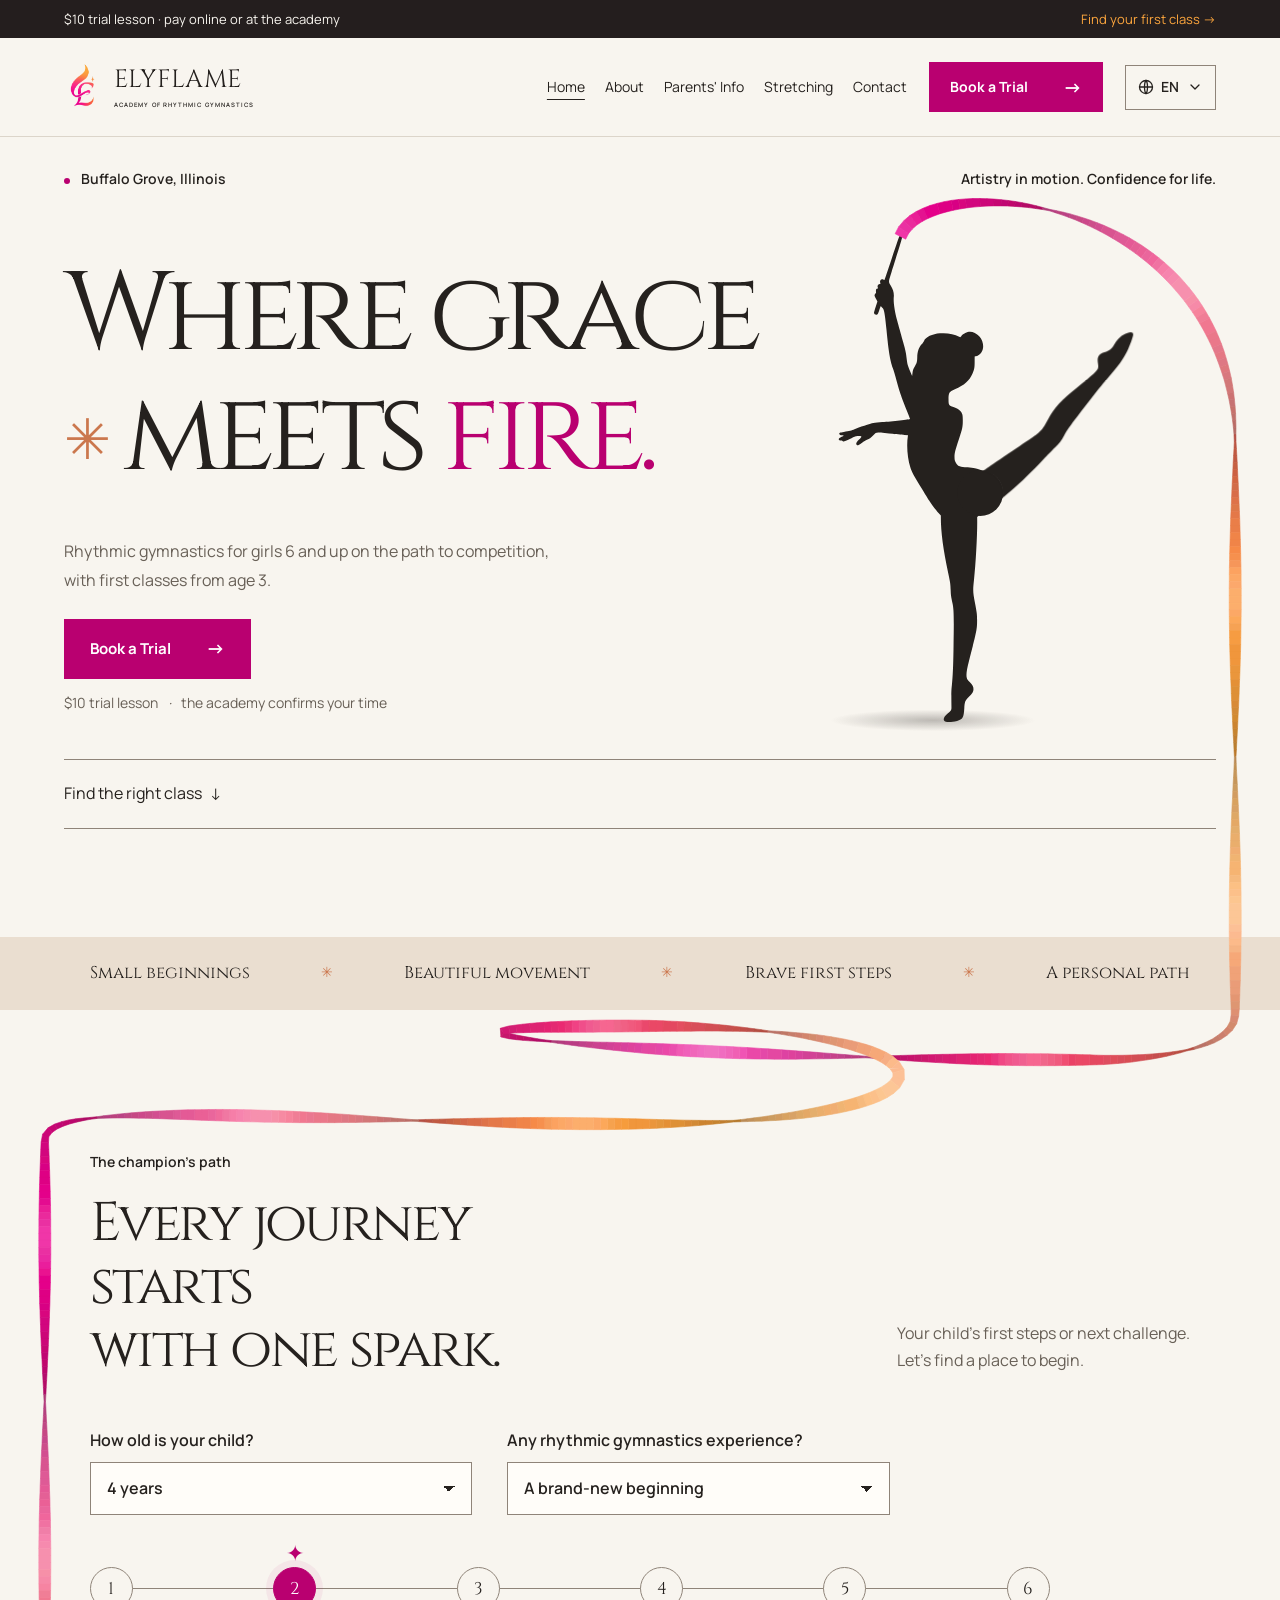
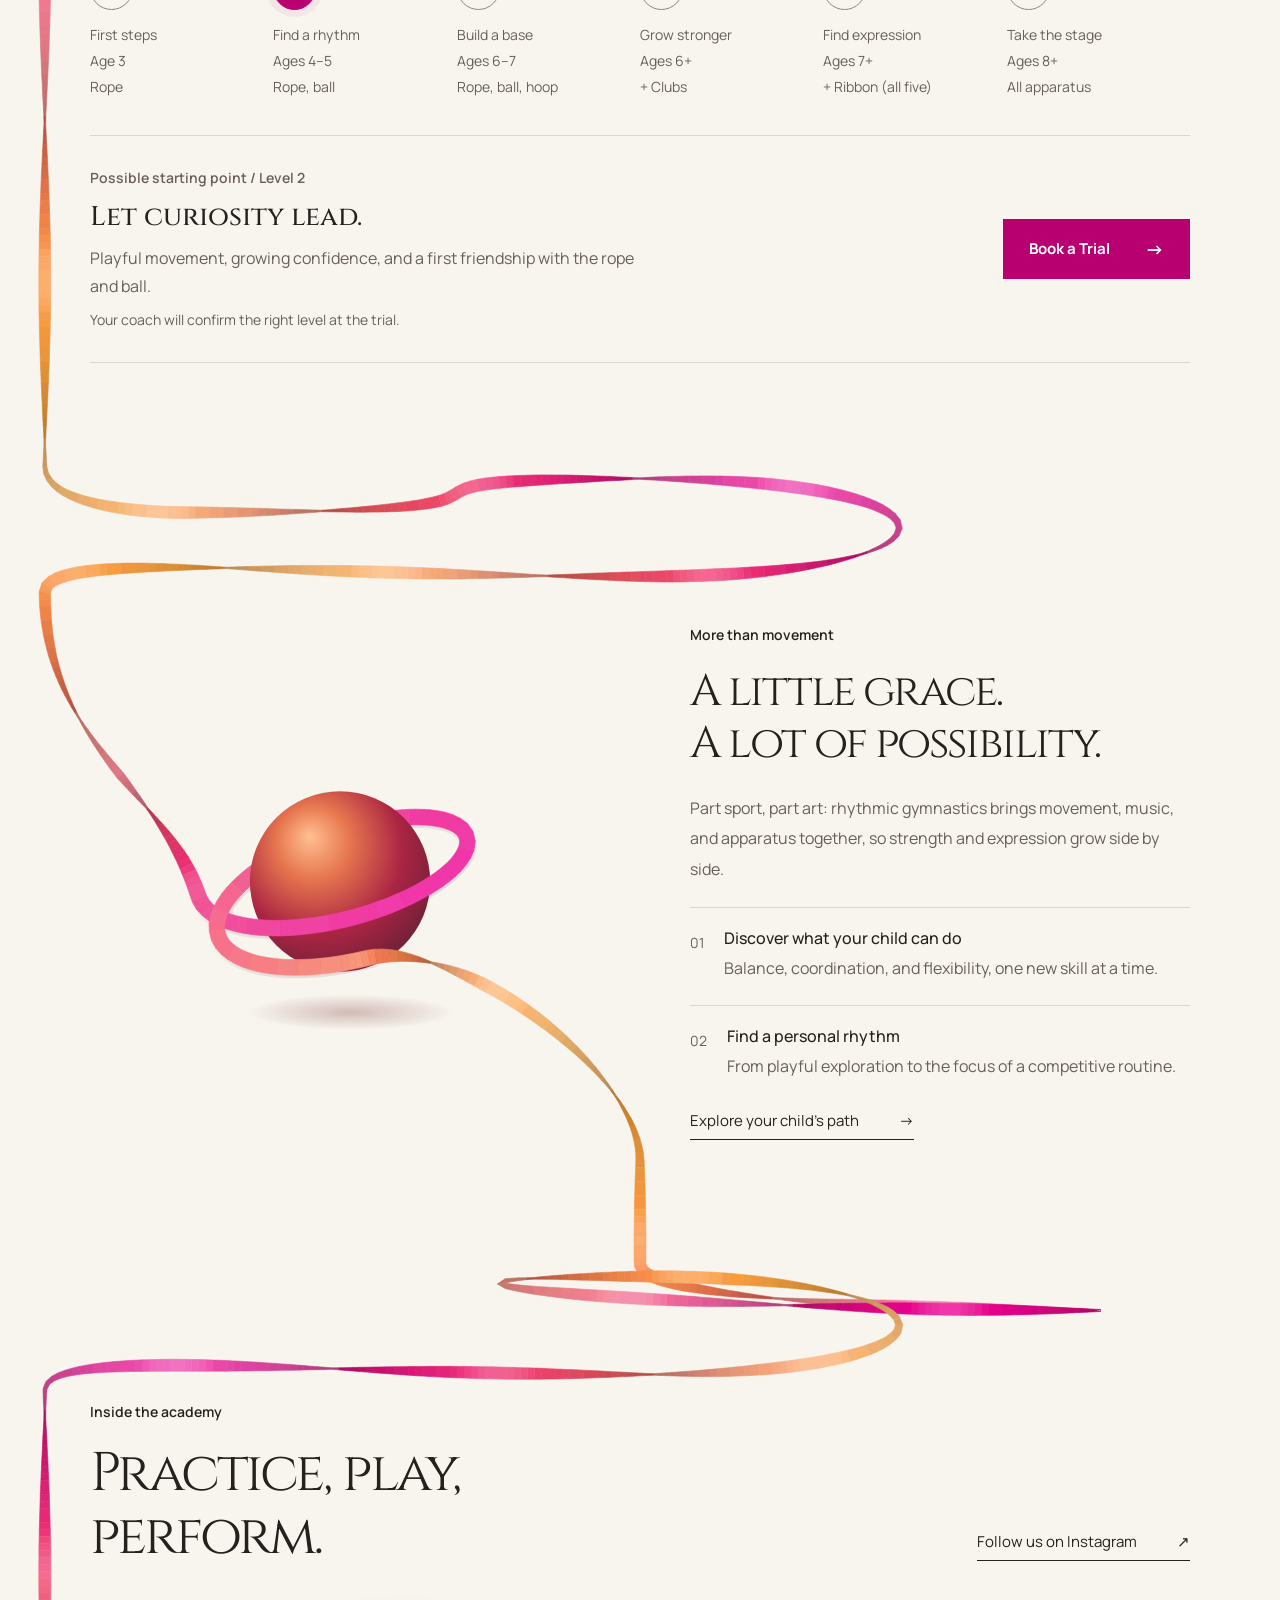
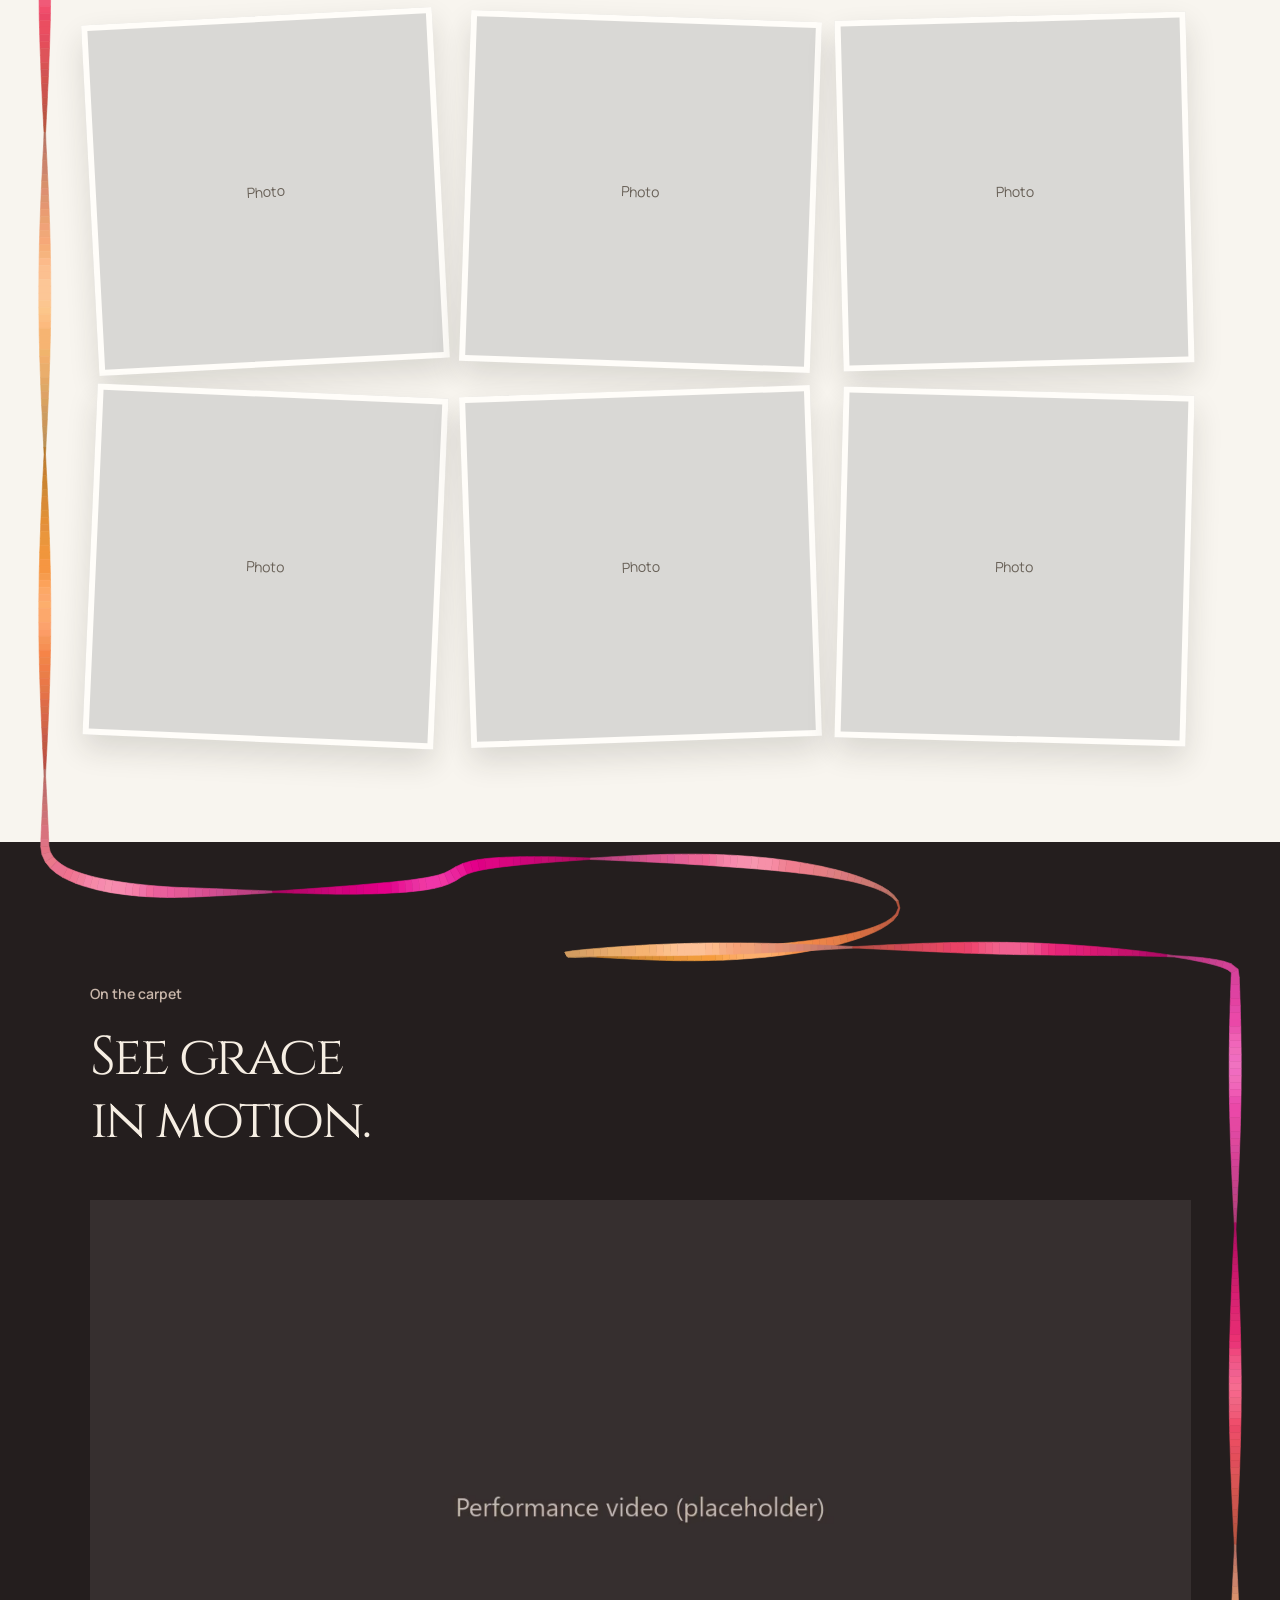
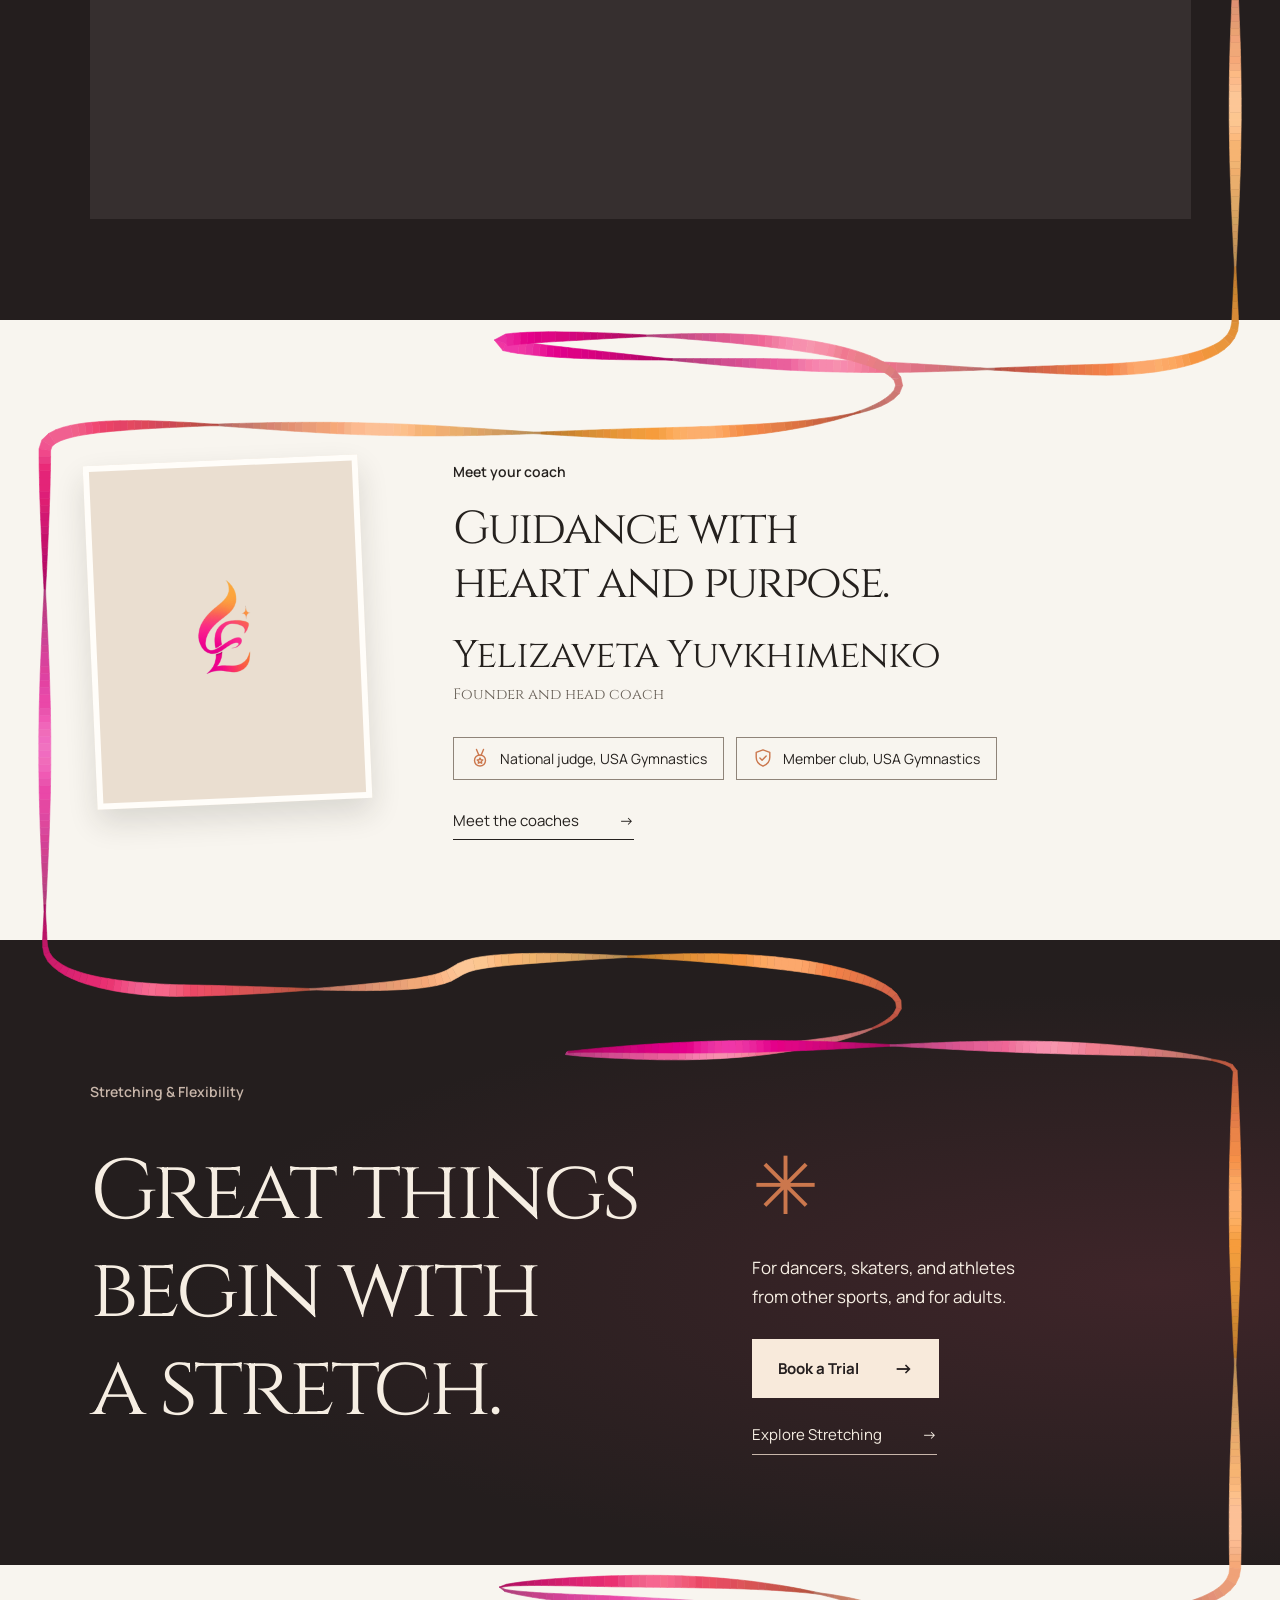
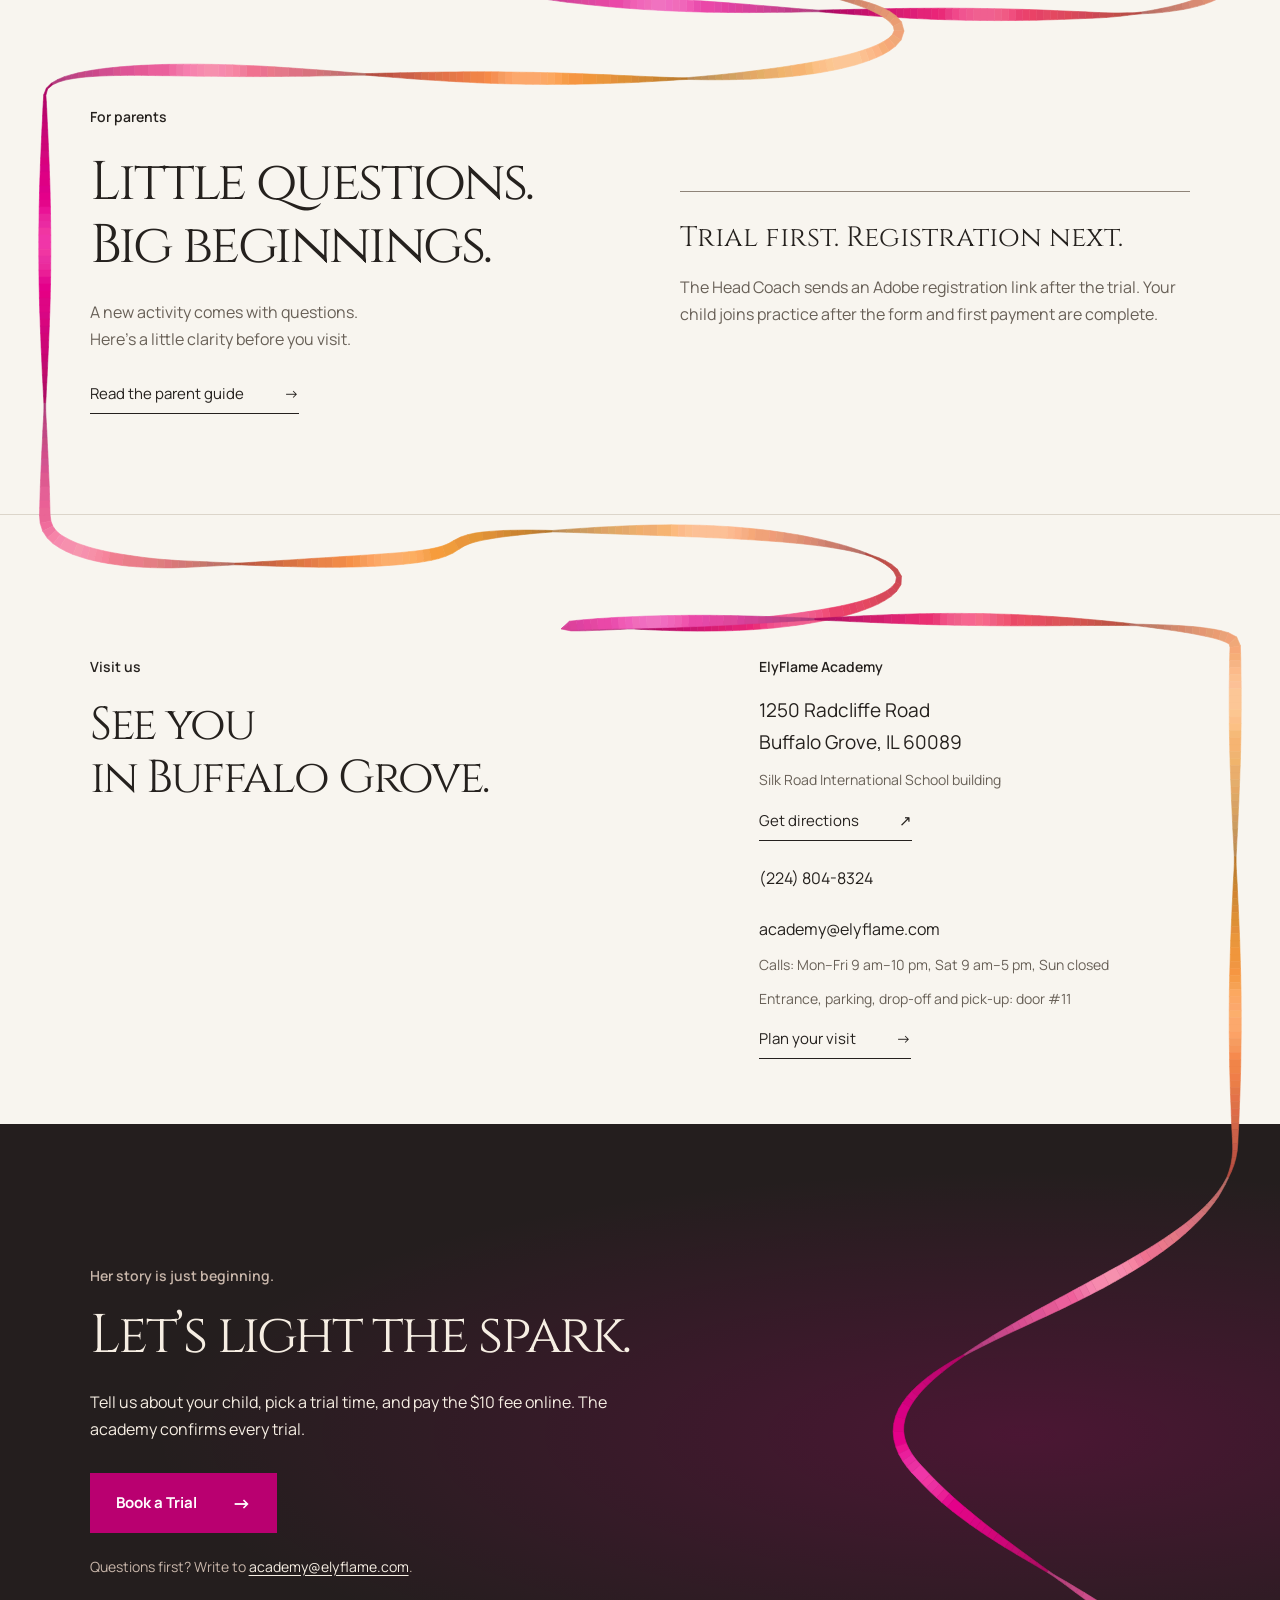
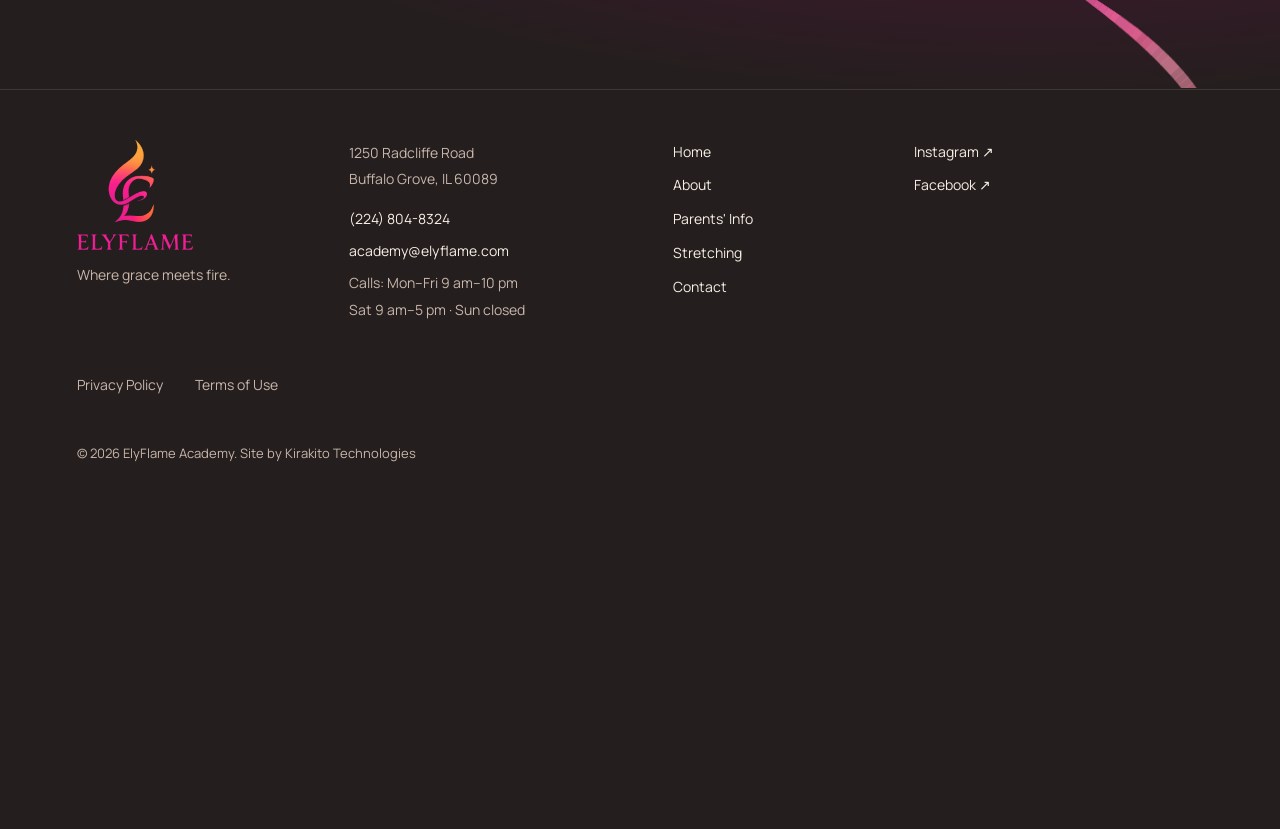
==== commit ad6dc98b: "refine: one in-page link strip on Home, About and Parents with a down arrow, one decor star for star" ====
--- a/index.html
+++ b/index.html
@@ -58,7 +58,7 @@
     </div>
   </div>
   <div class="hero-bottom"><div class="hero-copy"><p>Rhythmic gymnastics for girls 6 and up on the path to competition,<br>with first classes from age 3.</p><a class="button" href="#trial">Book a Trial <span aria-hidden="true">→</span></a><span class="trial-note">$10 trial lesson <i>·</i> the academy confirms your time</span></div></div>
-  <a href="#journey" class="scroll-cue"><span>Find the right class</span><span aria-hidden="true">↓</span></a>
+  <nav class="scroll-cue page-index" aria-label="On this page"><a href="#journey"><span>Find the right class</span></a></nav>
 </section>
 <div class="values-strip" aria-label="Our approach"><span>Small beginnings</span><b>✳</b><span>Beautiful movement</span><b>✳</b><span>Brave first steps</span><b>✳</b><span>A personal path</span></div>
 <section class="section journey" id="journey">
--- a/site.css
+++ b/site.css
@@ -1,7 +1,7 @@
-*{box-sizing:border-box}html{scroll-behavior:smooth;scroll-padding-top:110px}body{margin:0;background:var(--paper);color:var(--ink);font-family:Manrope,Arial,sans-serif;font-size:15px;line-height:1.7} :root{--display:Cinzel,Georgia,serif;--paper:#f8f5ef;--paper-raised:#fffdf9;--sand:#eaded0;--blush:#eeded6;--cream:#f8eadb;--placeholder:#d9d8d5;--ink:#25211e;--ink-muted:#686057;--line:#dcd5ca;--line-strong:#8f8479;--pink:#b90070;--pink-deep:#97035e;--pink-soft:#c988ab;--pink-tint:#f2dfe9;--brand-magenta:#e9008d;--brand-orange:#fda63d;--stage:#241e1e;--on-stage:#f6eee3;--on-stage-muted:#c8b6aa;--peach:#ffad82;--decor:#cb774d;--decor-soft:#e8c1b0;--error:#a51e2b;--white:#fff}a{color:inherit;text-decoration:none}button,input,select,textarea{font:inherit}button,a,select,input,textarea{-webkit-tap-highlight-color:transparent}button{cursor:pointer}a,button,summary,select{touch-action:manipulation}a:focus-visible,button:focus-visible,summary:focus-visible,select:focus-visible,input:focus-visible,textarea:focus-visible{outline:3px solid var(--pink);outline-offset:5px}h1,h2,h3,p{margin:0}h1,h2{font-family:var(--display);font-weight:400;line-height:1.16;letter-spacing:-.045em}h2{font-size:clamp(34px,4.25vw,64px)}h2 em{color:var(--pink);font-style:normal}h3{font-size:23px;font-weight:500;line-height:1.3}p{color:var(--ink-muted)}.eyebrow{text-transform:uppercase;font-size:10px;letter-spacing:.18em;font-weight:700;color:inherit}.announcement{background:var(--stage);color:var(--paper);display:flex;justify-content:space-between;padding:8px 5%;font-size:10px;letter-spacing:.07em}.announcement a{color:var(--brand-orange)}.header{height:99px;display:flex;align-items:center;gap:30px;padding:0 5%;border-bottom:1px solid var(--line);position:sticky;top:0;background:color-mix(in srgb,var(--paper) 96%,transparent);z-index:10;backdrop-filter:blur(12px)}.brand{display:flex;align-items:center;gap:10px;font-family:Cinzel,Georgia,serif;font-size:25px;line-height:1.2;letter-spacing:.01em}.brand img{object-fit:contain}.brand small{font-family:Manrope,Arial,sans-serif;display:block;font-size:6px;letter-spacing:.18em;margin-top:7px;font-weight:600}.header nav{margin-left:auto;display:flex;gap:28px;font-size:11px}.header nav a{padding:10px 0}.header nav a:hover,.text-link:hover{color:var(--pink)}.button{background:var(--pink);color:var(--white);display:inline-flex;align-items:center;justify-content:space-between;gap:35px;padding:16px 25px;font-size:12px;font-weight:700;border:1px solid transparent;min-height:52px;transition:background .2s,transform .2s}.button:hover{background:var(--pink-deep);transform:translateY(-2px)}.button span{font-size:19px;line-height:1}.header-cta{padding:12px 20px;min-height:45px;font-size:11px}.menu-toggle{display:none}.hero{position:relative;overflow:hidden;padding:30px 5% 0;min-height:760px}.hero-top{display:flex;justify-content:space-between;position:relative;z-index:2}.dot{display:inline-block;width:6px;height:6px;border-radius:50%;background:var(--pink);margin-right:8px}.hero-title{position:relative;z-index:2;pointer-events:none;margin-top:64px;max-width:1000px}h1{font-size:clamp(65px,8.7vw,132px);line-height:1.08;letter-spacing:-.065em}h1 em{font-style:normal;color:var(--pink)}.hero-bottom{display:flex;align-items:flex-end;justify-content:space-between;position:relative;z-index:2;margin-top:34px}.hero-copy p{font-size:13px;line-height:1.8;margin-bottom:24px}.trial-note{display:block;font-size:10px;margin-top:12px;color:var(--ink-muted)}.trial-note i{padding:0 7px}.scroll-cue{margin-top:45px;position:relative;z-index:2;border-top:1px solid var(--line);padding:16px 0;display:flex;justify-content:space-between;font-size:9px;letter-spacing:.14em;text-transform:uppercase}.values-strip{background:var(--sand);display:flex;align-items:center;justify-content:space-around;gap:20px;padding:22px 5%;font-family:var(--display);font-size:17px}.values-strip b{color:var(--pink);font-size:21px;font-weight:400}.section{padding:100px 7%}.section-heading{display:grid;grid-template-columns:1fr 1fr;align-items:end;gap:18px 60px}.section-heading .eyebrow{grid-column:1/-1}.section-heading>p:last-child{font-size:13px;justify-self:end;padding-bottom:7px}.finder{margin-top:46px}.finder-controls{display:grid;grid-template-columns:1fr 1fr;gap:35px;max-width:800px}label{display:block;font-size:11px;font-weight:600}select,input,textarea{display:block;width:100%;border:0;border-bottom:1px solid var(--line-strong);background:transparent;padding:14px 0;color:var(--ink);font-size:14px;border-radius:0;margin-top:4px}select{padding-right:25px;cursor:pointer}.path{display:flex;justify-content:space-between;position:relative;margin:52px 0 38px}.path:before{content:"";position:absolute;top:21px;left:22px;right:22px;height:1px;background:var(--line-strong)}.level{position:relative;flex:1}.level:last-child{flex:0 0 80px}.level-number{display:grid;place-items:center;width:43px;height:43px;border:1px solid var(--line-strong);border-radius:50%;background:var(--paper);font-family:var(--display);font-size:17px;transition:background .25s,color .25s}.level.active .level-number{background:var(--pink);border-color:var(--pink);color:var(--white);box-shadow:0 0 0 7px color-mix(in srgb,var(--pink) 6%,transparent)}.level p{font-size:10px;margin-top:14px}.level small{font-size:9px;color:var(--ink-muted);display:block}.finder-result{border-top:1px solid var(--line);border-bottom:1px solid var(--line);padding:30px 0;display:flex;gap:30px;align-items:center;justify-content:space-between}.finder-result .eyebrow{font-size:9px;color:var(--pink);margin-bottom:10px}.finder-result h3{font-family:var(--display);font-size:27px;margin-bottom:10px}.finder-result p:not(.eyebrow){font-size:12px;max-width:550px}.finder-result small{font-size:10px;color:var(--ink-muted);display:block;margin-top:8px}.finder-result .button{flex-shrink:0}.about{display:grid;grid-template-columns:1fr 1fr;gap:9%;padding-top:25px}.about-art{min-height:510px}.about-copy{padding:20px 0}.about-copy h2{font-size:clamp(32px,3.45vw,53px);margin:20px 0 24px}.about-copy>p:not(.eyebrow){font-size:12px;line-height:1.9}.about-point{display:flex;gap:20px;border-top:1px solid var(--line);padding-top:20px;margin-top:23px}.about-point>span{color:var(--pink);font-size:10px;padding-top:3px}.about-point h3{font-size:13px}.about-point p{font-size:11px;margin-top:6px}.text-link{font-size:11px;display:inline-flex;gap:40px;align-items:center;border-bottom:1px solid currentColor;padding-bottom:6px;margin-top:28px}.stage{background:var(--stage);color:var(--on-stage);position:relative;overflow:hidden;padding-bottom:110px}.stage>.eyebrow{color:var(--on-stage-muted)}.stage-main{display:grid;grid-template-columns:auto minmax(0,295px);justify-content:start;gap:80px clamp(80px,9vw,190px);margin-top:40px;position:relative;z-index:1}.stage h2{font-size:clamp(46px,6.6vw,98px)}.stage h2 em{color:var(--peach)}.stage-main>div{max-width:295px}.stage p{color:var(--on-stage);font-size:17px}.stage p.muted{font-size:12px;color:var(--on-stage-muted);margin-top:15px}.stage-symbol{font-size:80px;line-height:1;color:var(--decor);display:block;margin-bottom:30px}.button-light{background:var(--cream);color:var(--stage);margin-top:27px}.button-light:hover{background:var(--peach)}.parents{display:grid;grid-template-columns:1fr 1fr;gap:80px}.parents h2{margin:22px 0}.parents>div>p:not(.eyebrow){font-size:12px}.faq details{border-bottom:1px solid var(--line);padding:20px 0}.faq details:first-child{border-top:1px solid var(--line)}summary{list-style:none;font-size:13px;cursor:pointer;display:flex;justify-content:space-between;gap:20px}summary::-webkit-details-marker{display:none}summary:after{content:"+";color:var(--pink);font-size:20px;line-height:1}details[open] summary:after{content:"−"}.faq details p{font-size:12px;line-height:1.9;margin-top:15px;padding-right:30px}.contact{border-top:1px solid var(--line);display:grid;grid-template-columns:1.4fr 1fr;gap:65px;padding-top:65px;padding-bottom:65px}.contact h2{margin-top:20px;font-size:clamp(32px,3.6vw,55px)}.address{font-size:19px;color:var(--ink);margin-top:15px}.contact-info .text-link{margin-top:16px}.email{display:block;font-size:13px;margin-top:24px}.visit-note{font-size:10px;margin-top:10px}.closing{padding:76px 7%;background:var(--blush);position:relative;overflow:hidden}.closing h2{margin:16px 0 28px;position:relative;z-index:1}.closing .button{position:relative;z-index:1}.trial-section{display:grid;grid-template-columns:1fr 1fr;gap:12%}.trial-section h2{font-size:42px;margin:18px 0 25px}.trial-section>div>p:not(.eyebrow){font-size:12px;max-width:370px}#trial-form{display:grid;grid-template-columns:1fr 1fr;gap:21px}#trial-form>label:first-child,#trial-form>label:nth-child(4),#trial-form>button,#form-status,#trial-form>noscript{grid-column:1/-1}label span{font-weight:400;color:var(--ink-muted)}#form-status{font-size:12px}footer{border-top:1px solid var(--line);padding:35px 5%;display:flex;flex-wrap:wrap;gap:20px 30px;align-items:center;font-size:10px}footer .brand{font-size:23px;display:block;margin-right:20px}footer>span{margin-left:auto}footer>a:last-child{flex-basis:100%;text-align:right;font-size:9px}.skip{position:fixed;left:15px;top:-100px;z-index:40;padding:10px;background:var(--white)}.skip:focus{top:10px}dialog{background:var(--paper);color:var(--ink);border:1px solid var(--line);padding:40px;width:min(590px,calc(100% - 28px));max-height:85vh}dialog::backdrop{background:#1b121bc4;backdrop-filter:blur(5px)}dialog h2{font-size:31px;margin:18px 0}dialog>p{font-size:12px}.close-dialog{position:absolute;top:8px;right:10px;background:none;border:0;font-size:27px;width:44px;height:44px}@keyframes arrive{from{opacity:0;transform:translate(30px,20px) rotate(4deg)}to{opacity:1;transform:none}}
+*{box-sizing:border-box}html{scroll-behavior:smooth;scroll-padding-top:110px}body{margin:0;background:var(--paper);color:var(--ink);font-family:Manrope,Arial,sans-serif;font-size:15px;line-height:1.7} :root{--display:Cinzel,Georgia,serif;--paper:#f8f5ef;--paper-raised:#fffdf9;--sand:#eaded0;--blush:#eeded6;--cream:#f8eadb;--placeholder:#d9d8d5;--ink:#25211e;--ink-muted:#686057;--line:#dcd5ca;--line-strong:#8f8479;--pink:#b90070;--pink-deep:#97035e;--pink-soft:#c988ab;--pink-tint:#f2dfe9;--brand-magenta:#e9008d;--brand-orange:#fda63d;--stage:#241e1e;--on-stage:#f6eee3;--on-stage-muted:#c8b6aa;--peach:#ffad82;--decor:#cb774d;--decor-soft:#e8c1b0;--error:#a51e2b;--white:#fff}a{color:inherit;text-decoration:none}button,input,select,textarea{font:inherit}button,a,select,input,textarea{-webkit-tap-highlight-color:transparent}button{cursor:pointer}a,button,summary,select{touch-action:manipulation}a:focus-visible,button:focus-visible,summary:focus-visible,select:focus-visible,input:focus-visible,textarea:focus-visible{outline:3px solid var(--pink);outline-offset:5px}h1,h2,h3,p{margin:0}h1,h2{font-family:var(--display);font-weight:400;line-height:1.16;letter-spacing:-.045em}h2{font-size:clamp(34px,4.25vw,64px)}h2 em{color:var(--pink);font-style:normal}h3{font-size:23px;font-weight:500;line-height:1.3}p{color:var(--ink-muted)}.eyebrow{text-transform:uppercase;font-size:10px;letter-spacing:.18em;font-weight:700;color:inherit}.announcement{background:var(--stage);color:var(--paper);display:flex;justify-content:space-between;padding:8px 5%;font-size:10px;letter-spacing:.07em}.announcement a{color:var(--brand-orange)}.header{height:99px;display:flex;align-items:center;gap:30px;padding:0 5%;border-bottom:1px solid var(--line);position:sticky;top:0;background:color-mix(in srgb,var(--paper) 96%,transparent);z-index:10;backdrop-filter:blur(12px)}.brand{display:flex;align-items:center;gap:10px;font-family:Cinzel,Georgia,serif;font-size:25px;line-height:1.2;letter-spacing:.01em}.brand img{object-fit:contain}.brand small{font-family:Manrope,Arial,sans-serif;display:block;font-size:6px;letter-spacing:.18em;margin-top:7px;font-weight:600}.header nav{margin-left:auto;display:flex;gap:28px;font-size:11px}.header nav a{padding:10px 0}.header nav a:hover,.text-link:hover{color:var(--pink)}.button{background:var(--pink);color:var(--white);display:inline-flex;align-items:center;justify-content:space-between;gap:35px;padding:16px 25px;font-size:12px;font-weight:700;border:1px solid transparent;min-height:52px;transition:background .2s,transform .2s}.button:hover{background:var(--pink-deep);transform:translateY(-2px)}.button span{font-size:19px;line-height:1}.header-cta{padding:12px 20px;min-height:45px;font-size:11px}.menu-toggle{display:none}.hero{position:relative;overflow:hidden;padding:30px 5% 0;min-height:760px}.hero-top{display:flex;justify-content:space-between;position:relative;z-index:2}.dot{display:inline-block;width:6px;height:6px;border-radius:50%;background:var(--pink);margin-right:8px}.hero-title{position:relative;z-index:2;pointer-events:none;margin-top:64px;max-width:1000px}h1{font-size:clamp(65px,8.7vw,132px);line-height:1.08;letter-spacing:-.065em}h1 em{font-style:normal;color:var(--pink)}.hero-bottom{display:flex;align-items:flex-end;justify-content:space-between;position:relative;z-index:2;margin-top:34px}.hero-copy p{font-size:13px;line-height:1.8;margin-bottom:24px}.trial-note{display:block;font-size:10px;margin-top:12px;color:var(--ink-muted)}.trial-note i{padding:0 7px}.scroll-cue{margin-top:45px;position:relative;z-index:2}.values-strip{background:var(--sand);display:flex;align-items:center;justify-content:space-around;gap:20px;padding:22px 5%;font-family:var(--display);font-size:17px}.values-strip b{font-size:.8em;font-weight:400}.section{padding:100px 7%}.section-heading{display:grid;grid-template-columns:1fr 1fr;align-items:end;gap:18px 60px}.section-heading .eyebrow{grid-column:1/-1}.section-heading>p:last-child{font-size:13px;justify-self:end;padding-bottom:7px}.finder{margin-top:46px}.finder-controls{display:grid;grid-template-columns:1fr 1fr;gap:35px;max-width:800px}label{display:block;font-size:11px;font-weight:600}select,input,textarea{display:block;width:100%;border:0;border-bottom:1px solid var(--line-strong);background:transparent;padding:14px 0;color:var(--ink);font-size:14px;border-radius:0;margin-top:4px}select{padding-right:25px;cursor:pointer}.path{display:flex;justify-content:space-between;position:relative;margin:52px 0 38px}.path:before{content:"";position:absolute;top:21px;left:22px;right:22px;height:1px;background:var(--line-strong)}.level{position:relative;flex:1}.level:last-child{flex:0 0 80px}.level-number{display:grid;place-items:center;width:43px;height:43px;border:1px solid var(--line-strong);border-radius:50%;background:var(--paper);font-family:var(--display);font-size:17px;transition:background .25s,color .25s}.level.active .level-number{background:var(--pink);border-color:var(--pink);color:var(--white);box-shadow:0 0 0 7px color-mix(in srgb,var(--pink) 6%,transparent)}.level p{font-size:10px;margin-top:14px}.level small{font-size:9px;color:var(--ink-muted);display:block}.finder-result{border-top:1px solid var(--line);border-bottom:1px solid var(--line);padding:30px 0;display:flex;gap:30px;align-items:center;justify-content:space-between}.finder-result .eyebrow{font-size:9px;color:var(--pink);margin-bottom:10px}.finder-result h3{font-family:var(--display);font-size:27px;margin-bottom:10px}.finder-result p:not(.eyebrow){font-size:12px;max-width:550px}.finder-result small{font-size:10px;color:var(--ink-muted);display:block;margin-top:8px}.finder-result .button{flex-shrink:0}.about{display:grid;grid-template-columns:1fr 1fr;gap:9%;padding-top:25px}.about-art{min-height:510px}.about-copy{padding:20px 0}.about-copy h2{font-size:clamp(32px,3.45vw,53px);margin:20px 0 24px}.about-copy>p:not(.eyebrow){font-size:12px;line-height:1.9}.about-point{display:flex;gap:20px;border-top:1px solid var(--line);padding-top:20px;margin-top:23px}.about-point>span{color:var(--pink);font-size:10px;padding-top:3px}.about-point h3{font-size:13px}.about-point p{font-size:11px;margin-top:6px}.text-link{font-size:11px;display:inline-flex;gap:40px;align-items:center;border-bottom:1px solid currentColor;padding-bottom:6px;margin-top:28px}.stage{background:var(--stage);color:var(--on-stage);position:relative;overflow:hidden;padding-bottom:110px}.stage>.eyebrow{color:var(--on-stage-muted)}.stage-main{display:grid;grid-template-columns:auto minmax(0,295px);justify-content:start;gap:80px clamp(80px,9vw,190px);margin-top:40px;position:relative;z-index:1}.stage h2{font-size:clamp(46px,6.6vw,98px)}.stage h2 em{color:var(--peach)}.stage-main>div{max-width:295px}.stage p{color:var(--on-stage);font-size:17px}.stage p.muted{font-size:12px;color:var(--on-stage-muted);margin-top:15px}.stage-symbol{font-size:80px;line-height:1;color:var(--decor);display:block;margin-bottom:30px}.button-light{background:var(--cream);color:var(--stage);margin-top:27px}.button-light:hover{background:var(--peach)}.parents{display:grid;grid-template-columns:1fr 1fr;gap:80px}.parents h2{margin:22px 0}.parents>div>p:not(.eyebrow){font-size:12px}.faq details{border-bottom:1px solid var(--line);padding:20px 0}.faq details:first-child{border-top:1px solid var(--line)}summary{list-style:none;font-size:13px;cursor:pointer;display:flex;justify-content:space-between;gap:20px}summary::-webkit-details-marker{display:none}summary:after{content:"+";color:var(--pink);font-size:20px;line-height:1}details[open] summary:after{content:"−"}.faq details p{font-size:12px;line-height:1.9;margin-top:15px;padding-right:30px}.contact{border-top:1px solid var(--line);display:grid;grid-template-columns:1.4fr 1fr;gap:65px;padding-top:65px;padding-bottom:65px}.contact h2{margin-top:20px;font-size:clamp(32px,3.6vw,55px)}.address{font-size:19px;color:var(--ink);margin-top:15px}.contact-info .text-link{margin-top:16px}.email{display:block;font-size:13px;margin-top:24px}.visit-note{font-size:10px;margin-top:10px}.closing{padding:76px 7%;background:var(--blush);position:relative;overflow:hidden}.closing h2{margin:16px 0 28px;position:relative;z-index:1}.closing .button{position:relative;z-index:1}.trial-section{display:grid;grid-template-columns:1fr 1fr;gap:12%}.trial-section h2{font-size:42px;margin:18px 0 25px}.trial-section>div>p:not(.eyebrow){font-size:12px;max-width:370px}#trial-form{display:grid;grid-template-columns:1fr 1fr;gap:21px}#trial-form>label:first-child,#trial-form>label:nth-child(4),#trial-form>button,#form-status,#trial-form>noscript{grid-column:1/-1}label span{font-weight:400;color:var(--ink-muted)}#form-status{font-size:12px}footer{border-top:1px solid var(--line);padding:35px 5%;display:flex;flex-wrap:wrap;gap:20px 30px;align-items:center;font-size:10px}footer .brand{font-size:23px;display:block;margin-right:20px}footer>span{margin-left:auto}footer>a:last-child{flex-basis:100%;text-align:right;font-size:9px}.skip{position:fixed;left:15px;top:-100px;z-index:40;padding:10px;background:var(--white)}.skip:focus{top:10px}dialog{background:var(--paper);color:var(--ink);border:1px solid var(--line);padding:40px;width:min(590px,calc(100% - 28px));max-height:85vh}dialog::backdrop{background:#1b121bc4;backdrop-filter:blur(5px)}dialog h2{font-size:31px;margin:18px 0}dialog>p{font-size:12px}.close-dialog{position:absolute;top:8px;right:10px;background:none;border:0;font-size:27px;width:44px;height:44px}@keyframes arrive{from{opacity:0;transform:translate(30px,20px) rotate(4deg)}to{opacity:1;transform:none}}
 @media(min-width:1600px){.hero{min-height:870px}.hero-title{margin-top:90px}.hero-bottom{margin-top:45px}.hero-copy p{font-size:16px}.scroll-cue{margin-top:60px}}
 @media(max-width:1050px){.header{gap:20px}.header nav{gap:17px}.brand{font-size:21px}.hero{min-height:710px}.hero-title{margin-top:80px}.stage-main{gap:40px}.parents{gap:40px}.section{padding-left:5%;padding-right:5%}.finder-result h3{font-size:24px}}
-@media(max-width:760px){html{scroll-padding-top:85px}.announcement{justify-content:center;font-size:9px}.announcement>a{display:none}.header{height:79px;padding:0 5%;justify-content:space-between}.brand{font-size:21px}.brand img{width:29px;height:38px}.brand small{font-size:5px}.header-cta{display:none}.menu-toggle{display:flex;gap:10px;align-items:center;border:0;background:none;font-size:11px;min-height:44px}.header nav{display:none;position:absolute;top:79px;left:0;right:0;background:var(--paper);padding:20px 5%;border-bottom:1px solid var(--line);font-size:15px}.header nav.open{display:flex;flex-direction:column;gap:5px}.hero{min-height:830px;padding-top:23px}.hero-top>.eyebrow:last-child{display:none}.eyebrow{font-size:9px}.hero-title{margin-top:41px}h1{font-size:clamp(54px,11.6vw,87px);letter-spacing:-.06em}.hero-bottom{margin-top:305px}.hero-copy p{font-size:12px;margin-bottom:22px}.hero-copy .button{padding:14px 23px}.trial-note{font-size:9px}.scroll-cue{margin-top:30px;font-size:8px}.values-strip{justify-content:center;flex-wrap:wrap;font-size:12px;gap:12px 20px;padding:22px 5%}.values-strip span:last-child,.values-strip b:last-of-type{display:none}.values-strip b{font-size:15px}.section{padding:65px 6%}.section-heading{display:block}.section-heading h2{margin:18px 0}.section-heading>p:last-child{font-size:12px}.finder{margin-top:28px}.finder-controls{grid-template-columns:1fr;gap:20px}.path{margin-top:35px;gap:3px}.level:last-child{flex:1}.level-number{width:34px;height:34px;font-size:13px}.path:before{top:17px}.level p{font-size:8px}.level small{font-size:8px}.finder-result{display:block;padding:23px 0}.finder-result .button{margin-top:22px}.finder-result h3{font-size:22px}.about{grid-template-columns:1fr;gap:25px;padding-top:0}.about-art{min-height:330px}.about-copy{padding:0}.about-copy h2{font-size:36px}.stage-main{grid-template-columns:1fr;gap:35px;margin-top:30px}.stage h2{font-size:52px}.stage-main>div{justify-self:start;max-width:100%;position:relative;padding-right:45px}.stage-symbol{position:absolute;right:0;top:0;font-size:42px}.stage p{font-size:16px}.stage p.muted{max-width:280px}.parents{grid-template-columns:1fr;gap:35px}.contact{grid-template-columns:1fr;gap:30px}.contact h2{font-size:35px}.contact-info{border-top:1px solid var(--line);padding-top:25px}.closing{padding:55px 6%}.closing h2{font-size:35px;max-width:280px}.trial-section{grid-template-columns:1fr;gap:32px}.trial-section h2{font-size:35px}footer{padding:30px 6%;gap:15px 25px}footer .brand{width:100%}footer>span{margin-left:0}footer>a:last-child{text-align:left}dialog{padding:32px 23px}dialog h2{font-size:27px}}
+@media(max-width:760px){html{scroll-padding-top:85px}.announcement{justify-content:center;font-size:9px}.announcement>a{display:none}.header{height:79px;padding:0 5%;justify-content:space-between}.brand{font-size:21px}.brand img{width:29px;height:38px}.brand small{font-size:5px}.header-cta{display:none}.menu-toggle{display:flex;gap:10px;align-items:center;border:0;background:none;font-size:11px;min-height:44px}.header nav{display:none;position:absolute;top:79px;left:0;right:0;background:var(--paper);padding:20px 5%;border-bottom:1px solid var(--line);font-size:15px}.header nav.open{display:flex;flex-direction:column;gap:5px}.hero{min-height:830px;padding-top:23px}.hero-top>.eyebrow:last-child{display:none}.eyebrow{font-size:9px}.hero-title{margin-top:41px}h1{font-size:clamp(54px,11.6vw,87px);letter-spacing:-.06em}.hero-bottom{margin-top:305px}.hero-copy p{font-size:12px;margin-bottom:22px}.hero-copy .button{padding:14px 23px}.trial-note{font-size:9px}.scroll-cue{margin-top:30px}.values-strip{justify-content:center;flex-wrap:wrap;font-size:12px;gap:12px 20px;padding:22px 5%}.values-strip span:last-child,.values-strip b:last-of-type{display:none}.section{padding:65px 6%}.section-heading{display:block}.section-heading h2{margin:18px 0}.section-heading>p:last-child{font-size:12px}.finder{margin-top:28px}.finder-controls{grid-template-columns:1fr;gap:20px}.path{margin-top:35px;gap:3px}.level:last-child{flex:1}.level-number{width:34px;height:34px;font-size:13px}.path:before{top:17px}.level p{font-size:8px}.level small{font-size:8px}.finder-result{display:block;padding:23px 0}.finder-result .button{margin-top:22px}.finder-result h3{font-size:22px}.about{grid-template-columns:1fr;gap:25px;padding-top:0}.about-art{min-height:330px}.about-copy{padding:0}.about-copy h2{font-size:36px}.stage-main{grid-template-columns:1fr;gap:35px;margin-top:30px}.stage h2{font-size:52px}.stage-main>div{justify-self:start;max-width:100%;position:relative;padding-right:45px}.stage-symbol{position:absolute;right:0;top:0;font-size:42px}.stage p{font-size:16px}.stage p.muted{max-width:280px}.parents{grid-template-columns:1fr;gap:35px}.contact{grid-template-columns:1fr;gap:30px}.contact h2{font-size:35px}.contact-info{border-top:1px solid var(--line);padding-top:25px}.closing{padding:55px 6%}.closing h2{font-size:35px;max-width:280px}.trial-section{grid-template-columns:1fr;gap:32px}.trial-section h2{font-size:35px}footer{padding:30px 6%;gap:15px 25px}footer .brand{width:100%}footer>span{margin-left:0}footer>a:last-child{text-align:left}dialog{padding:32px 23px}dialog h2{font-size:27px}}
 
 @media(max-width:760px){h1{font-size:clamp(45px,10.8vw,80px)}h1 em{padding-left:0}}
 /* One continuous ribbon,above section backgrounds and behind their content. */
@@ -194,10 +194,10 @@
 .site-footer .copyright{font-size:13px}
 /* T3: caps stay in Cinzel headings only; labels in sentence case. */
 .eyebrow,.stage>.eyebrow,.finder-result .eyebrow{text-transform:none;letter-spacing:0;font-size:14px;font-weight:600}
-.scroll-cue{text-transform:none;letter-spacing:0;font-size:14px}
+
 /* T9: magenta on interactive elements and the hero headline only. */
 h2 em,.stage h2 em{color:inherit}
-.dot,.values-strip b,.about-point>span,summary:after,.finder-result .eyebrow,#experience-note{color:var(--ink-muted)}
+.dot,.about-point>span,summary:after,.finder-result .eyebrow,#experience-note{color:var(--ink-muted)}
 .stage>.eyebrow{color:var(--on-stage-muted)}
 /* T2: drawn burger icon; the word "Menu" stays for screen readers only. */
 .burger{display:block;width:22px;height:14px;border-block:2px solid currentColor;position:relative}
@@ -407,9 +407,7 @@
 .about-intro-note>p{font-size:18px;line-height:1.8;position:relative}
 .intro-mark{position:absolute;right:0;top:-140px;font-family:Cinzel,serif;font-size:260px;line-height:1;color:var(--sand);pointer-events:none}
 .about-intro .text-link{display:inline-flex;margin-top:28px}
-.about-contents{grid-column:1/-1;display:flex;flex-wrap:wrap;gap:16px 36px;border-block:1px solid var(--line-strong);padding:20px 0;margin-top:32px;font-size:15px}
-.about-contents a{padding:4px 0}
-.about-contents a:hover{color:var(--pink)}
+.about-contents{grid-column:1/-1;margin-top:32px}
 .about-section-heading{display:grid;grid-template-columns:1.2fr 1fr;gap:20px 9%;align-items:end}
 .about-section-heading>.eyebrow{grid-column:1/-1}
 .about-section-heading>p:not(.eyebrow){max-width:510px}
@@ -476,7 +474,7 @@
  .about-intro-note{padding-top:0;max-width:100%}
  .about-intro-note>p{font-size:16px;max-width:38ch}
  .intro-mark{display:none}
- .about-contents{gap:8px 22px;margin-top:8px;padding:16px 0}
+ .about-contents{margin-top:8px}
  .about-section-heading,.academy-story,.story-manuscript,.space-notes,.about-page .about-trial{grid-template-columns:1fr;gap:28px}
  .about-section-heading>p:not(.eyebrow){max-width:none}
  .apparatus-lineup{grid-template-columns:repeat(2,minmax(0,1fr));gap:32px 24px;margin-top:32px}
@@ -503,22 +501,22 @@
  .button:hover{transform:none}
 }
 
-/* Inner pages: shared editorial rhythm; each page keeps its own composition. */
+/* Inner pages share the paper, typography and spacing of Home. */
 .info-page{font-size:16px}
-.info-page .section{padding:100px 7%}
-.info-page h1{font-size:clamp(48px,6.4vw,96px);line-height:1.1;letter-spacing:-.045em}
-.info-page h2{font-size:clamp(34px,4.2vw,62px)}
+.info-page .section{padding:88px 7%}
+body.info-page h1{font-size:clamp(48px,6.4vw,92px);line-height:1.1;letter-spacing:-.045em}
+.info-page h2{font-size:clamp(34px,4.2vw,60px)}
 .info-page h1 em,.info-page h2 em{color:inherit;font-style:normal}
-.info-page h3{font-family:var(--display);font-size:clamp(24px,2.2vw,32px);font-weight:400}
-.info-page .eyebrow{font-size:14px;letter-spacing:.04em;text-transform:none}
+.info-page h3{font-family:var(--display);font-size:clamp(24px,2.2vw,30px);font-weight:400}
+.info-page .eyebrow{font-size:14px;letter-spacing:0;text-transform:none}
 .info-page p{font-size:16px}
-.info-page .inner-hero{padding-top:60px}
-.inner-hero h1{margin:24px 0 30px}
+.info-page .inner-hero{padding-top:52px;background:var(--paper)}
+.inner-hero h1{margin:24px 0 28px}
 .inner-hero p:not(.eyebrow){max-width:550px}
-.inner-hero .button{margin-top:32px}
-.inner-hero>*{min-width:0}
+.inner-hero .button{margin-top:28px}
+.inner-hero>*,.info-page .section>div{min-width:0}
 .info-page .site-footer .copyright{font-size:14px}
-.inner-trial{display:grid;grid-template-columns:1.2fr 1fr;gap:40px 9%;align-items:center;background:var(--stage);color:var(--on-stage)}
+.inner-trial{display:grid;grid-template-columns:minmax(0,540px) minmax(0,460px);justify-content:start;gap:40px 72px;align-items:center;background:var(--stage);color:var(--on-stage)}
 .inner-trial p{color:var(--on-stage-muted)}
 .inner-trial h2{margin-top:20px}
 .inner-trial .button{margin-top:28px}
@@ -530,103 +528,124 @@
 .practical-list>div{display:grid;grid-template-columns:1fr 1.4fr;gap:24px;padding:22px 0;border-top:1px solid var(--line-strong)}
 .practical-list dt{font-weight:600;font-size:16px}
 .practical-list dd{margin:0;color:var(--ink-muted);font-size:16px}
-.info-page .stretching-hero{background:var(--stage);color:var(--on-stage);display:grid;grid-template-columns:1.35fr 1fr;gap:48px 4%;padding-bottom:32px}
-.stretching-hero p{color:var(--on-stage-muted)}
-.stretch-study{align-self:center;max-width:500px}
-.stretch-study svg{display:block;width:100%;fill:none;stroke:var(--peach);stroke-width:2;stroke-linecap:round}
-.stretch-study .study-floor{stroke:var(--on-stage-muted);opacity:.45;stroke-width:1}
-.hero-footnote{grid-column:1/-1;border-top:1px solid color-mix(in srgb,var(--on-stage) 25%,transparent);padding-top:24px;display:flex;flex-wrap:wrap;justify-content:space-between;gap:16px 32px;font-size:15px}
-.hero-footnote>a{display:inline-flex;gap:24px}
-.hero-footnote>a:hover{color:var(--peach)}
-.audience-section{display:grid;grid-template-columns:1.2fr 1fr;gap:48px 9%}
-.stretching-details{background:var(--sand);display:grid;grid-template-columns:1.2fr 1fr;gap:48px 9%}
+.info-page .stretching-hero{display:grid;grid-template-columns:minmax(0,600px) minmax(0,620px);gap:48px;align-items:end;justify-content:start;padding-bottom:0}
+.stretching-hero>div:first-child{padding-bottom:64px}
+.stretching-hero p{color:var(--ink-muted)}
+.info-page .stretching-hero h1{font-size:clamp(48px,5.6vw,78px)}
+.stretch-figure{width:100%;padding-top:48px;align-self:end;justify-self:start}
+.stretch-figure svg{display:block;width:100%;overflow:visible}
+.stretch-silhouette{fill:var(--ink)}
+/* She sits on a light mat, so the split reads as grounded without a full-width line. */
+.stretch-mat{fill:var(--sand)}
+.audience-list{list-style:none;margin:40px 0 0;padding:0;display:flex;flex-wrap:wrap;gap:14px 24px;max-width:1000px}
+.audience-cta{margin:40px 0 0}
+.info-page .text-link,.about-page .text-link{gap:8px}
+.info-page main .button{gap:12px}
+/* The audience supports the heading: plain text in one line, split by the decor star. */
+.audience-list li{font-size:20px}
+.audience-list li:not(:last-child)::after{content:"\2733";color:var(--decor);font-size:.8em;margin-left:24px;vertical-align:.1em}
+.values-strip b{color:var(--decor)}
+.benefits-section{background:var(--cream)}
+.benefit-list{list-style:none;padding:0;margin:40px 0 0;display:grid;grid-template-columns:repeat(3,minmax(0,1fr));gap:32px;max-width:1100px}
+.benefit-list li{padding-top:22px;border-top:1px solid var(--line-strong)}
+.stretching-details{display:grid;grid-template-columns:minmax(0,460px) minmax(0,540px);justify-content:start;gap:48px 72px}
 .stretching-details h2{margin:20px 0 28px}
-.stretching-details>div>p{max-width:450px}
-.session-outline{margin:32px 0}
+.stretching-details>div>p{max-width:420px}
+.session-outline{margin:48px 0 36px}
+.session-steps{margin:0;padding-left:1.4em;display:grid;gap:10px}
+.session-steps li::marker{color:var(--decor)}
 .session-outline h3{margin-bottom:16px}
 .preview-link{display:flex;width:fit-content;margin-top:24px}
-.stage .preview-link{color:var(--on-stage);border-color:var(--on-stage-muted)}
-.stage .preview-link:hover{color:var(--peach)}
-@media(max-width:760px){
- .info-page .section{padding:64px 7%}
- .info-page .inner-hero{padding-top:36px}
- .info-page h1{font-size:clamp(39px,10vw,64px)}
- .info-page h2{font-size:clamp(31px,8vw,44px)}
- .info-page .stretching-hero,.inner-trial,.audience-section,.stretching-details{grid-template-columns:1fr;gap:36px}
- .stretch-study{width:70%;justify-self:end;max-width:340px;margin-block:-20px}
- .hero-footnote{padding-top:20px}
- .practical-list>div{grid-template-columns:1fr;gap:8px;padding:18px 0}
- .inner-hero h1{margin:20px 0 24px}
-}
-
-/* Contact: the door number is the landmark, without an invented map. */
-.contact-hero{display:grid;grid-template-columns:1.3fr 1fr;gap:60px 7%;align-items:end}
-.contact-direct{display:grid;gap:28px;padding-bottom:4px;min-width:0}
-.direct-link{display:block;border-top:1px solid var(--line-strong);padding-top:20px;color:var(--pink);min-width:0}
-.direct-link>span{font-size:14px;color:var(--ink-muted);display:flex;justify-content:space-between;gap:16px}
-.direct-link strong{display:block;margin-top:8px;font-size:clamp(20px,2vw,29px);font-weight:500;overflow-wrap:anywhere}
+.stage .preview-link,.inner-trial .preview-link{color:var(--on-stage);border-color:var(--on-stage-muted)}
+.stage .preview-link:hover,.inner-trial .preview-link:hover{color:var(--peach)}
+/* Contact: useful information beside the form, followed by the real map. */
+.contact-hero{display:grid;grid-template-columns:minmax(0,500px) minmax(0,520px);gap:60px 88px;justify-content:start;align-items:start}
+.info-page .contact-hero h1{font-size:clamp(48px,5.1vw,73px)}
+.contact-direct{display:grid;gap:24px;margin-top:32px;min-width:0}
+.direct-link{display:block;color:var(--pink);min-width:0;width:fit-content}
+.direct-link>span{font-size:14px;color:var(--ink-muted)}
+.direct-link strong{display:block;margin-top:4px;font-size:clamp(20px,2vw,27px);font-weight:500;overflow-wrap:anywhere}
 .direct-link:hover strong{text-decoration:underline;text-underline-offset:5px}
-.arrival-section{display:grid;grid-template-columns:1fr 1.3fr;gap:9%;background:var(--cream);align-items:center}
-.arrival-sign{padding:48px 32px;border:1px solid var(--line-strong);text-align:center;background:var(--paper-raised)}
-.door-number{margin:30px auto;display:flex;align-items:baseline;justify-content:center;gap:20px}
-.door-number>span{font-size:18px}
-.door-number>strong{font-family:var(--display);font-size:clamp(130px,14vw,210px);font-weight:400;line-height:1;color:var(--ink)}
+.contact-hours{margin-top:32px}
+.contact-hours p+p{margin-top:8px}
+#contact-form{display:grid;gap:18px;min-width:0;padding-top:24px}
+#contact-form h2{font-size:clamp(28px,3vw,38px)}
+#contact-form label{font-size:14px}
+#contact-form input,#contact-form textarea{display:block;background:var(--paper-raised);border:1px solid var(--line-strong);padding:12px;margin-top:8px;min-height:49px;width:100%;font:inherit;color:var(--ink);border-radius:0}
+#contact-form textarea{resize:vertical}
+#contact-form .field-error{font-size:14px}
+#contact-form [aria-invalid=true]{border:2px solid var(--error)}
+#contact-form .button{margin-top:4px;justify-self:start}
+#contact-status{padding-block:16px;border-block:1px solid var(--line-strong)}
+.arrival-section{display:grid;grid-template-columns:minmax(0,640px) minmax(0,430px);justify-content:start;gap:64px;background:var(--cream);align-items:center}
+.contact-map{width:100%;height:520px;border:0;background:var(--sand)}
 .arrival-copy h2{margin:20px 0 28px}
 .info-page .location-address{font-size:22px;color:var(--ink);margin-bottom:12px}
 .arrival-copy p+p{margin-top:16px}
-.arrival-copy .text-link{display:inline-flex;margin-top:24px}
-.info-page .map-note{font-size:14px;margin-top:12px}
-.call-hours{display:grid;grid-template-columns:1.2fr 1fr;gap:48px 9%}
-.call-hours .inner-section-head>p:last-child{margin-top:24px;max-width:420px}
-@media(max-width:1000px){.contact-hero{grid-template-columns:1fr;gap:40px}.contact-direct{grid-template-columns:1fr 1fr;gap:24px}}
-@media(max-width:760px){
- .contact-direct,.arrival-section,.call-hours{grid-template-columns:1fr;gap:32px}
- .arrival-sign{padding:28px 24px}
- .door-number{margin:18px auto}
- .door-number>strong{font-size:140px}
- .info-page .location-address{font-size:20px}
- .contact-hero h1{overflow-wrap:anywhere}
-}
-
-/* Parents: an indexed guide, native disclosures, and clearly unavailable documents. */
-.parents-hero{display:grid;grid-template-columns:1.4fr 1fr;gap:48px 9%;align-items:center}
-.parents-contents{display:grid;border-top:1px solid var(--line-strong)}
-.parents-contents>a{display:flex;align-items:center;justify-content:space-between;gap:20px;padding:16px 0;border-bottom:1px solid var(--line);font-size:16px}
-.parents-contents>a:hover{color:var(--pink)}
-.parent-faq,.policies-section,.documents-section,.kit-section,.private-section{display:grid;grid-template-columns:1fr 1.45fr;gap:48px 9%}
+.arrival-copy .text-link{display:inline-flex;margin-top:28px}
+.door-note{display:flex;align-items:start;gap:16px;padding-top:16px}
+.door-note>span{font-family:var(--display);color:var(--decor);font-size:40px;line-height:1;flex-shrink:0}
+/* Parents: an indexed guide with alternating reading widths and native disclosures. */
+.parents-hero{display:block}
+.parents-contents{margin-top:36px}
+/* One strip for in-page links on Home, About and Parents’ Info: hairlines above and below, 16 px labels, a down arrow right after
+   each label (the target is lower on the same page). The arrow is generated, so the labels and their translations stay plain. */
+.page-index{display:flex;flex-wrap:wrap;gap:12px 36px;border-block:1px solid var(--line-strong);padding:18px 0;font-size:16px}
+.page-index a{display:inline-flex;align-items:center;gap:8px;padding:2px 0}
+.page-index a::after{content:"↓";content:"↓"/""}
+.page-index a:hover{color:var(--pink)}
+.parent-faq,.policy-documents{display:grid;grid-template-columns:minmax(0,420px) minmax(0,630px);justify-content:start;gap:48px 64px}
 .parent-faq .inner-section-head>p:not(.eyebrow){margin-top:24px;max-width:320px}
 .info-page .faq details:first-child{border-top:1px solid var(--line-strong)}
 .info-page .faq summary{min-height:60px;padding-block:18px}
 .registration-section{background:var(--stage);color:var(--on-stage)}
 .registration-section p{color:var(--on-stage-muted)}
-.registration-steps{list-style:none;counter-reset:registration;margin:48px 0 0;padding:0;display:grid;grid-template-columns:repeat(3,minmax(0,1fr));gap:48px}
-.registration-steps>li{counter-increment:registration;border-top:1px solid var(--on-stage-muted);padding-top:24px}
-.registration-steps>li::before{content:counter(registration,decimal-leading-zero);display:block;font-family:var(--display);font-size:32px;line-height:1;margin-bottom:24px;color:var(--on-stage-muted)}
+.registration-path{position:relative;max-width:1100px;margin-top:40px}
+.registration-ribbon{position:absolute;inset:0;width:100%;height:100%;pointer-events:none;overflow:visible}
+.step-number{display:block;width:48px;height:44px;line-height:44px;text-align:center;font-family:var(--display);font-size:24px;color:var(--on-stage)}
+.step-copy{margin-top:40px}
+.registration-steps{list-style:none;margin:0;padding:0;display:grid;grid-template-columns:repeat(3,minmax(0,1fr));gap:40px;max-width:1100px}
+.registration-steps>li{min-width:0;position:relative}
 .registration-steps h3{margin-bottom:16px}
-.documents-section{background:var(--cream)}
-.documents-section .inner-section-head>p:last-child{margin-top:24px}
+.policies-section .editorial-list{grid-template-columns:repeat(3,minmax(0,1fr));gap:40px;margin-top:40px;max-width:1100px}
+.policies-section .editorial-list article{border-top:1px solid var(--line-strong);padding-top:24px}
+.policy-documents{margin-top:56px;padding-top:40px;border-top:1px solid var(--line-strong)}
+.policy-documents>div>p{margin-top:16px}
+.policy-documents .document-list>li:first-child{padding-top:0;border-top:0}
 .document-list{list-style:none;margin:0;padding:0}
 .document-list>li{display:flex;justify-content:space-between;gap:20px;padding:26px 0;border-top:1px solid var(--line-strong)}
 .document-list p{margin-top:12px}
-.document-type{font-size:14px;color:var(--ink-muted);align-self:start;border:1px solid var(--line-strong);padding:4px 8px}
-.kit-section .practical-list{min-width:0}
-.kit-section .practical-list>div{grid-template-columns:1fr;gap:10px}
-.private-section{border-top:1px solid var(--line);align-items:start}
-.private-section>div:last-child{padding-top:8px}
-.inner-trial .preview-link{color:var(--on-stage);border-color:var(--on-stage-muted)}
-.inner-trial .preview-link:hover{color:var(--peach)}
+.document-type{font-size:14px;color:var(--ink-muted);align-self:start}
+.kit-section .practical-list{display:grid;grid-template-columns:repeat(3,minmax(0,1fr));gap:40px;margin-top:40px;max-width:1100px}
+.kit-section .practical-list>div{grid-template-columns:1fr;gap:10px;align-content:start}
 .parent-preview{align-self:center;border-top:1px solid var(--line-strong);padding-top:28px}
 .parent-preview h3{font-family:var(--display);font-weight:400;font-size:28px;margin-bottom:18px}
 .parent-preview p{font-size:16px;max-width:520px}
-@media(max-width:1000px){.parents-hero{grid-template-columns:1fr;gap:36px}.parents-contents{grid-template-columns:1fr 1fr;column-gap:32px}.registration-steps{gap:24px}}
+@media(max-width:1000px){
+ .contact-hero,.arrival-section{gap:40px}
+ .contact-hero{grid-template-columns:1fr 1fr}
+ .parent-faq,.policy-documents{grid-template-columns:1fr 1.3fr;gap:40px}
+ .contact-map{height:460px}
+}
 @media(max-width:760px){
- .parents-contents,.parent-faq,.policies-section,.documents-section,.kit-section,.private-section,.registration-steps{grid-template-columns:1fr;gap:32px}
- .parents-contents{gap:0}
- .registration-steps{margin-top:32px}
- .registration-steps>li{display:grid;grid-template-columns:40px 1fr;column-gap:20px}
- .registration-steps>li::before{grid-row:1/3;font-size:26px}
- .registration-steps p{grid-column:2}
- .registration-steps h3{font-size:24px}
- .document-list h3{font-size:24px}
- .parent-preview h3{font-size:24px}
-}
+ .info-page .section{padding:60px 7%}
+ .info-page .inner-hero{padding-top:36px}
+ .info-page .inner-hero h1{font-size:clamp(39px,10vw,64px)}
+ .info-page h2{font-size:clamp(31px,8vw,44px)}
+ .info-page .stretching-hero,.inner-trial,.stretching-details,.contact-hero,.arrival-section,.parent-faq,.policy-documents{grid-template-columns:1fr;gap:36px}
+ .stretching-hero>div:first-child{padding-bottom:0}
+ .info-page .stretching-hero{padding-bottom:0}
+ .stretch-figure{width:100%;padding-top:24px}
+ .audience-list{gap:12px 24px}
+ .benefit-list,.policies-section .editorial-list,.kit-section .practical-list{grid-template-columns:1fr;gap:28px;margin-top:32px}
+ .registration-steps{grid-template-columns:1fr;gap:48px}
+ .registration-steps>li{display:grid;grid-template-columns:48px minmax(0,1fr);gap:24px;align-items:start}
+ .step-copy{margin-top:0}
+ .practical-list>div{grid-template-columns:1fr;gap:8px;padding:18px 0}
+ .inner-hero h1{margin:20px 0 24px}
+ #contact-form{padding-top:20px;border-top:1px solid var(--line-strong)}
+ .contact-map{height:360px}
+ .info-page .location-address{font-size:20px}
+ .page-index{gap:10px 24px;padding:14px 0}
+ .document-list h3,.parent-preview h3{font-size:24px}
+}
